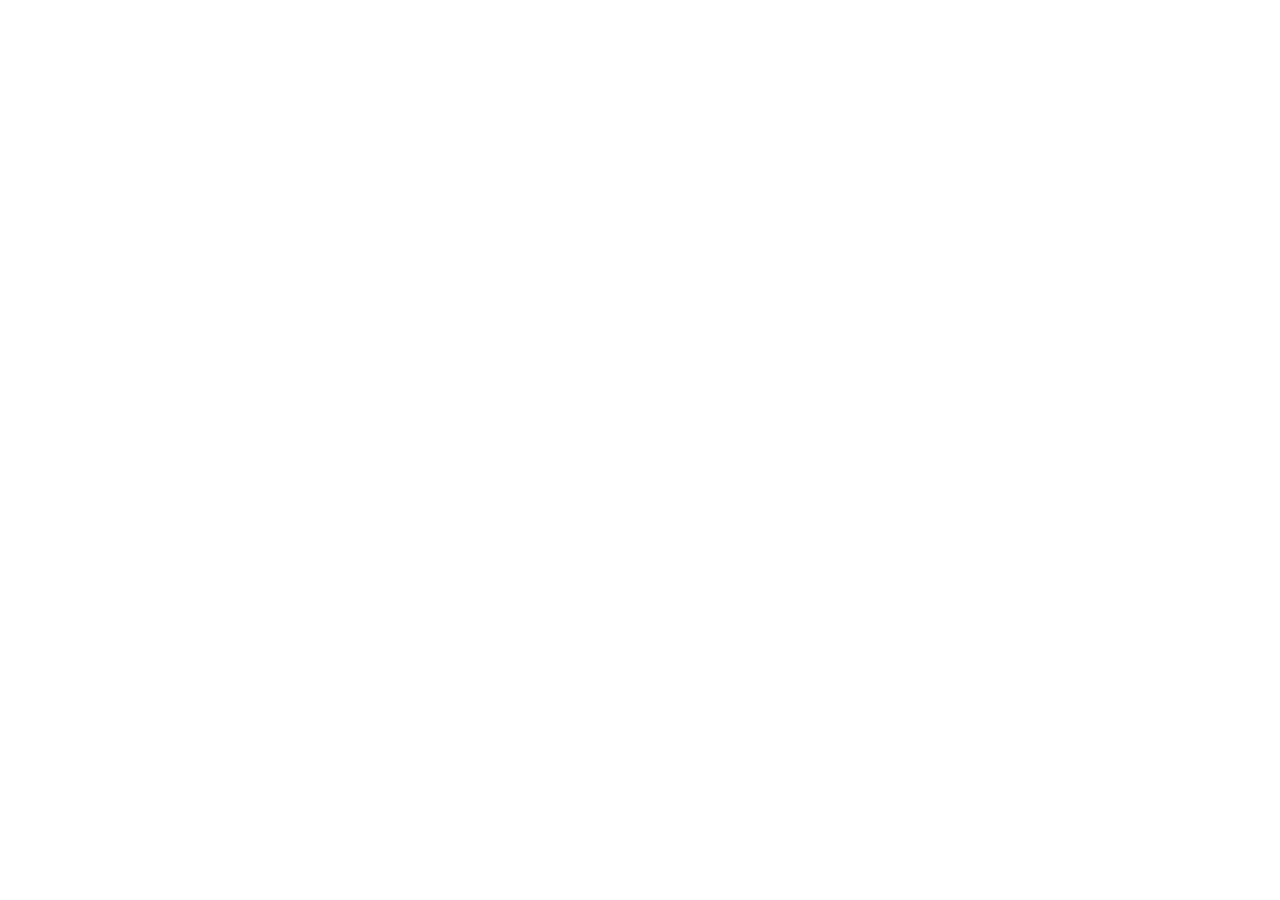
==== index.html @ 4f2cea3a "Add full AgentsGuard app with mobile-responsive improvements" ====
<!DOCTYPE html>
  <html lang="en">
    <head>
      <meta charset="UTF-8" />
      <meta name="viewport" content="width=device-width, initial-scale=1.0" />
      <title>AgentsGuard</title>
      <style>
        html,
        body {
          min-height: 100%;
          margin: 0;
          
        }

        body {
          overflow-y: auto;
        }

        #root {
          min-height: 100%;
        }
      </style>
    </head>

    <body>
      <div id="root"></div>
      <script type="module" src="/src/main.tsx"></script>
    </body>
  </html>
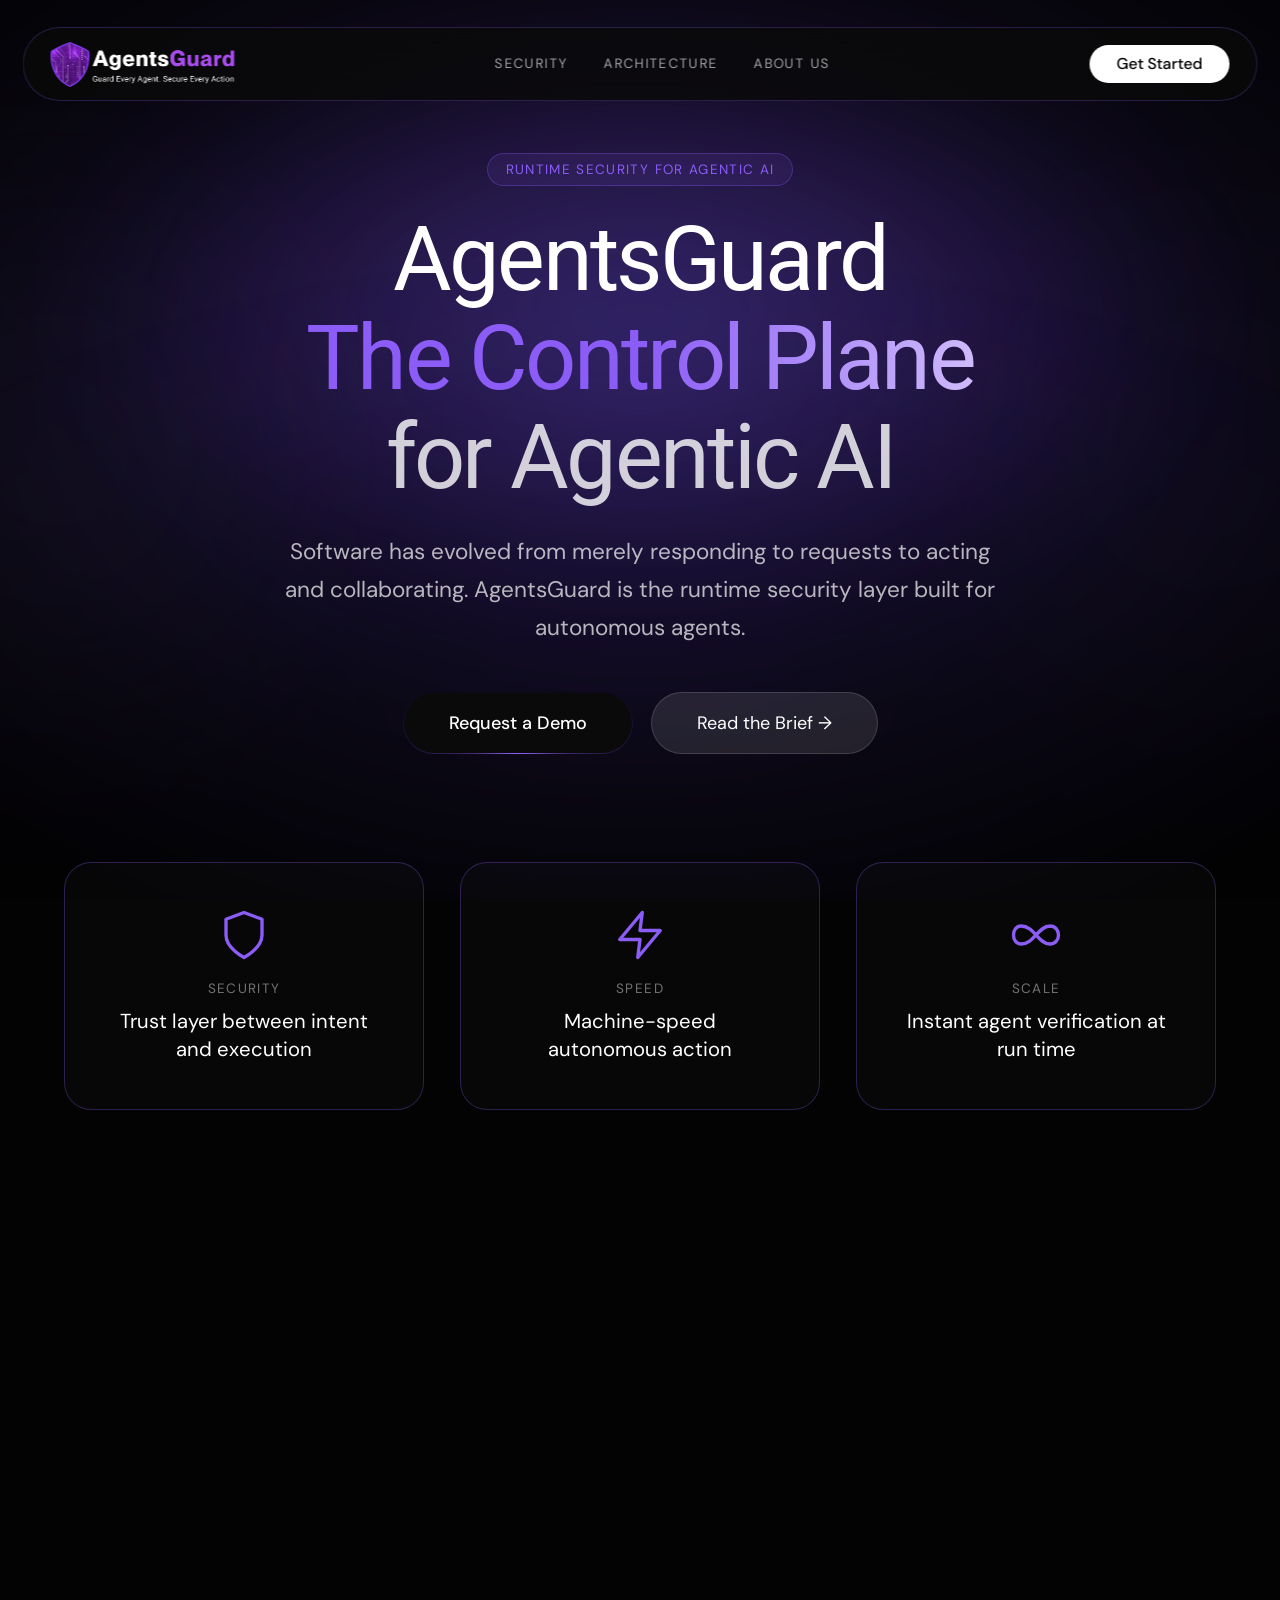
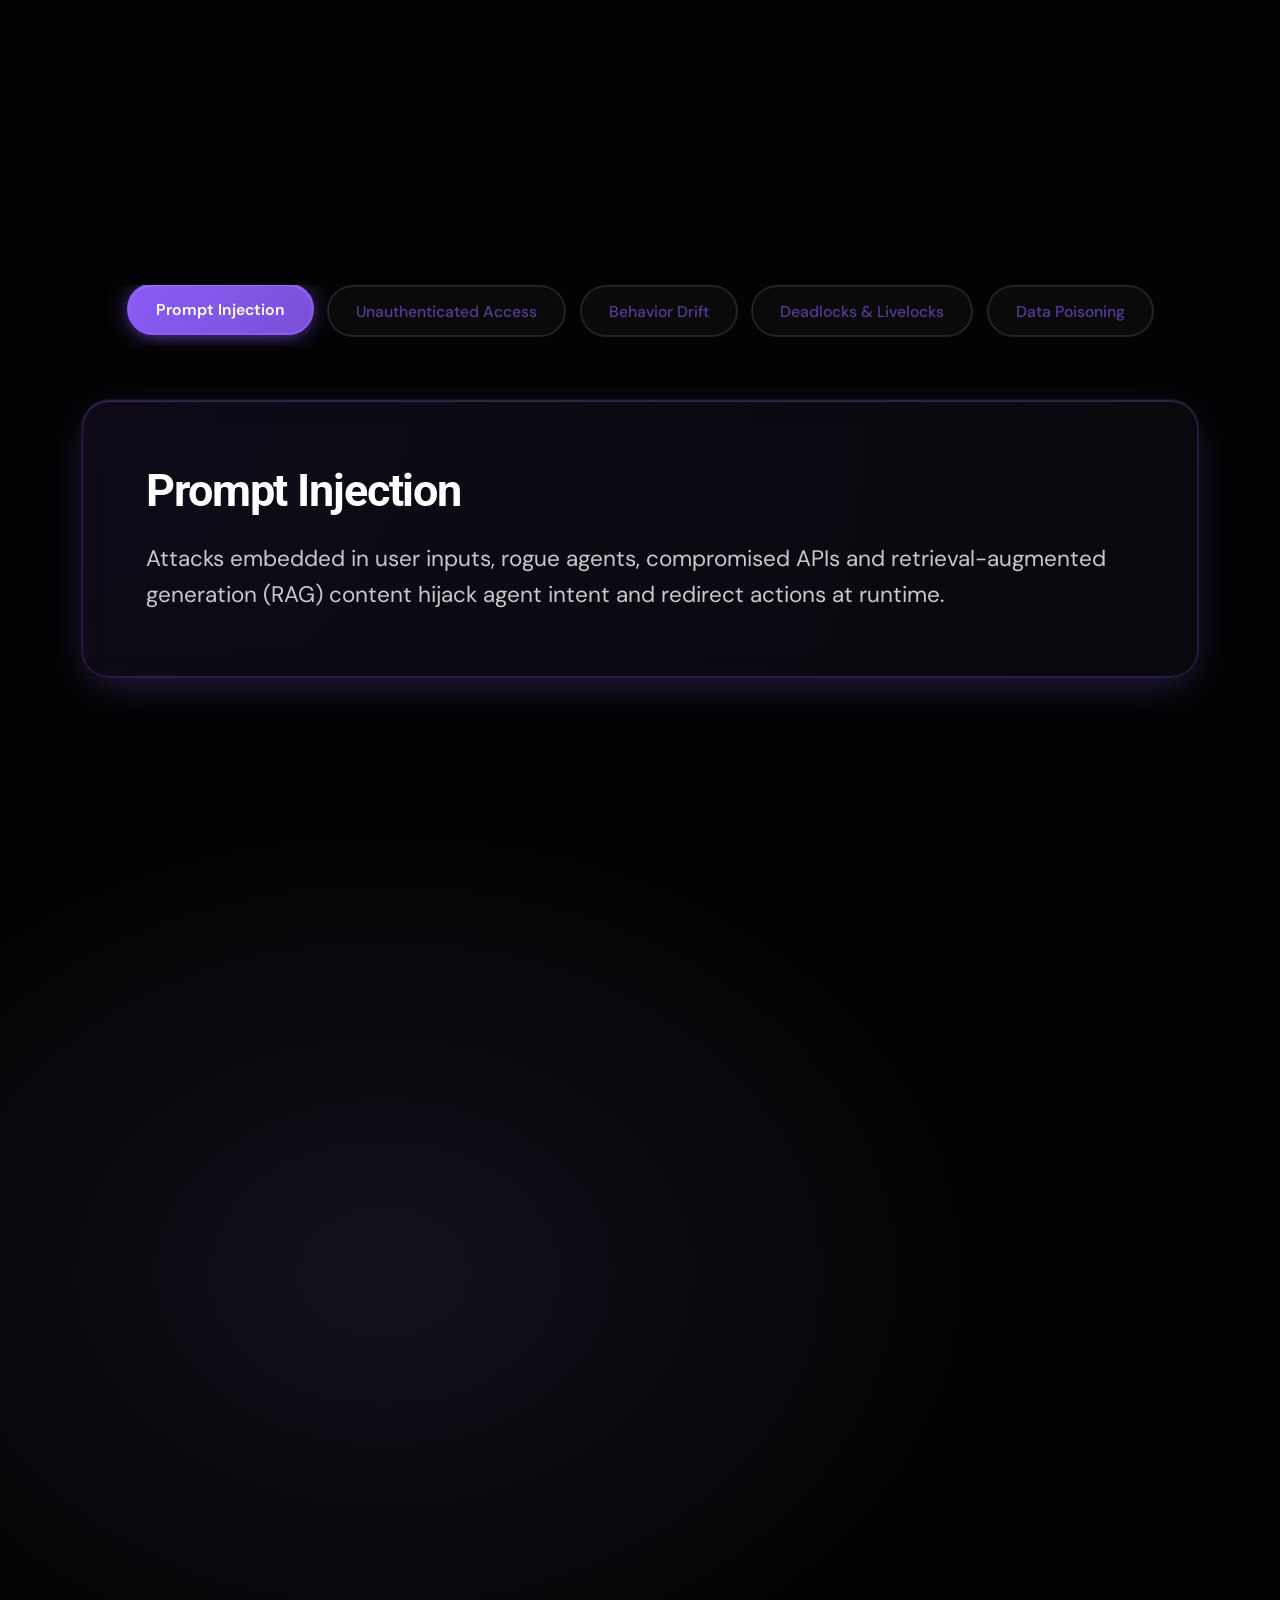
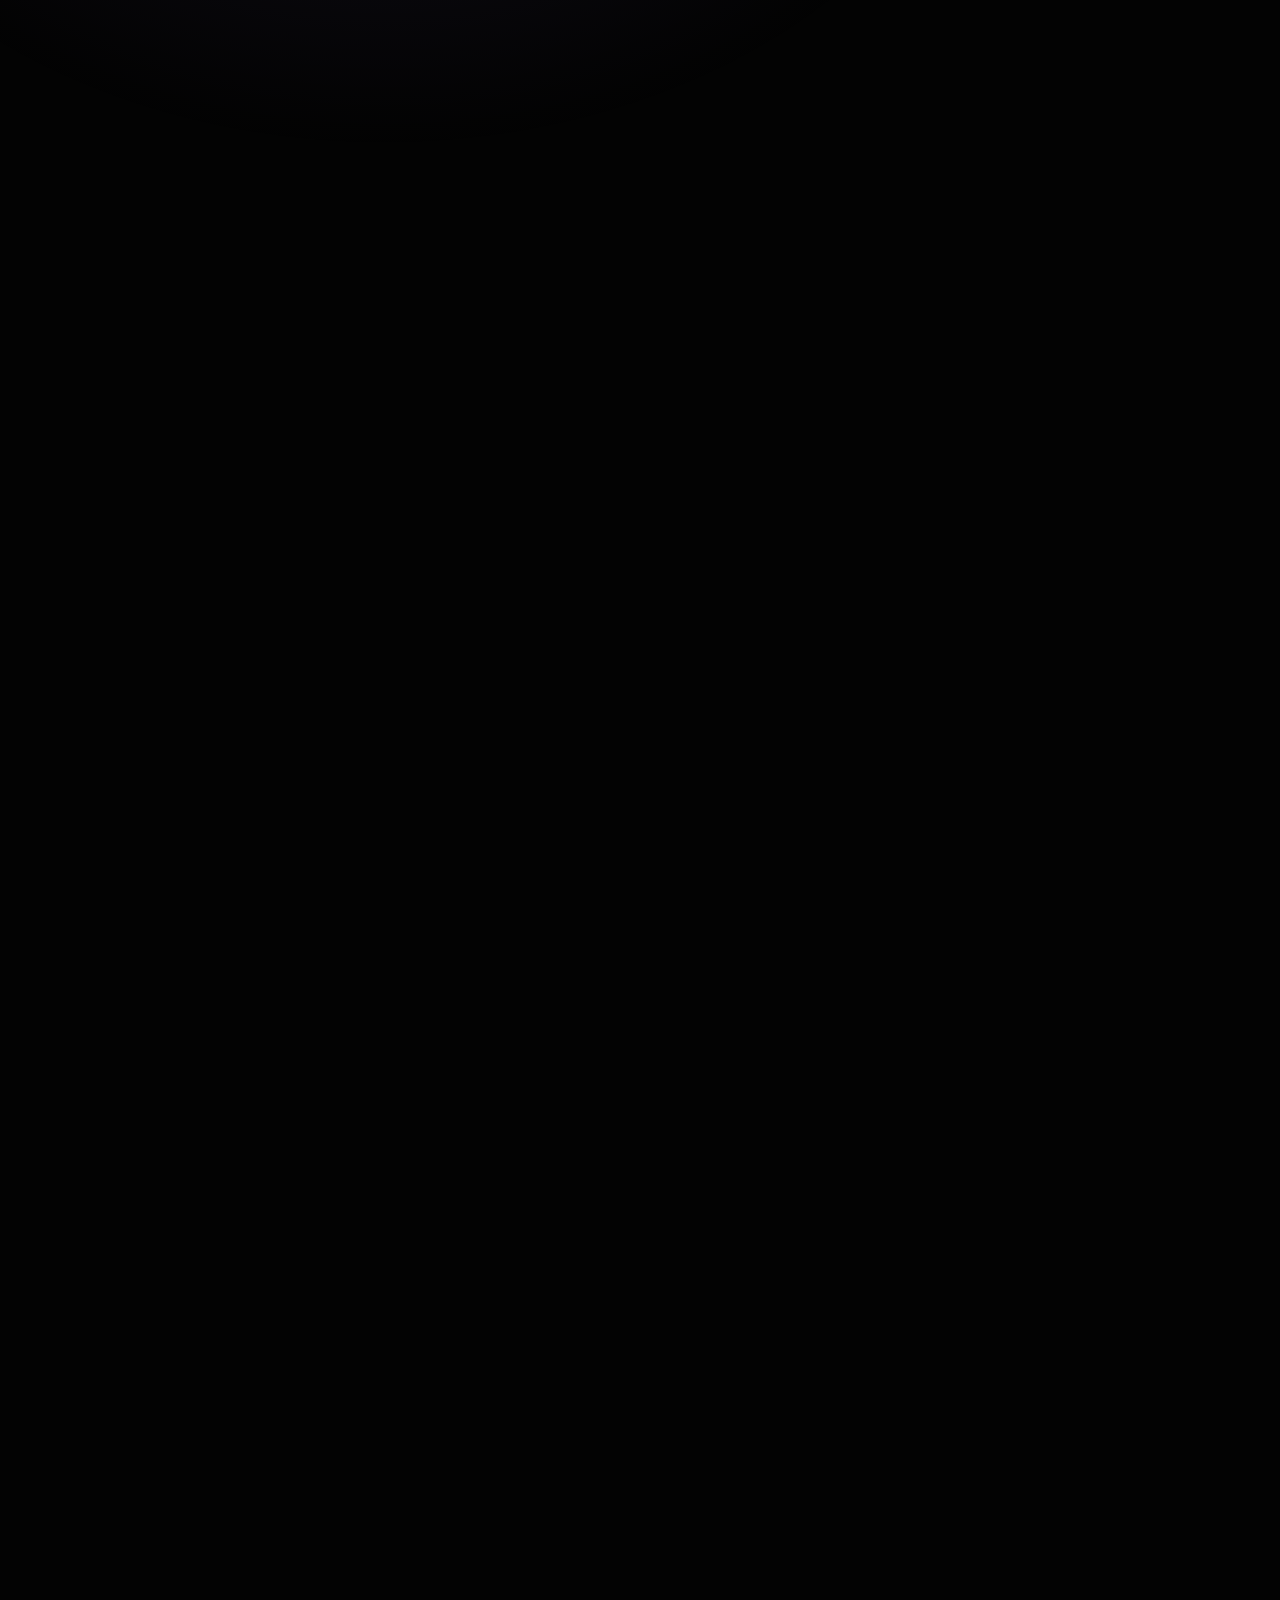
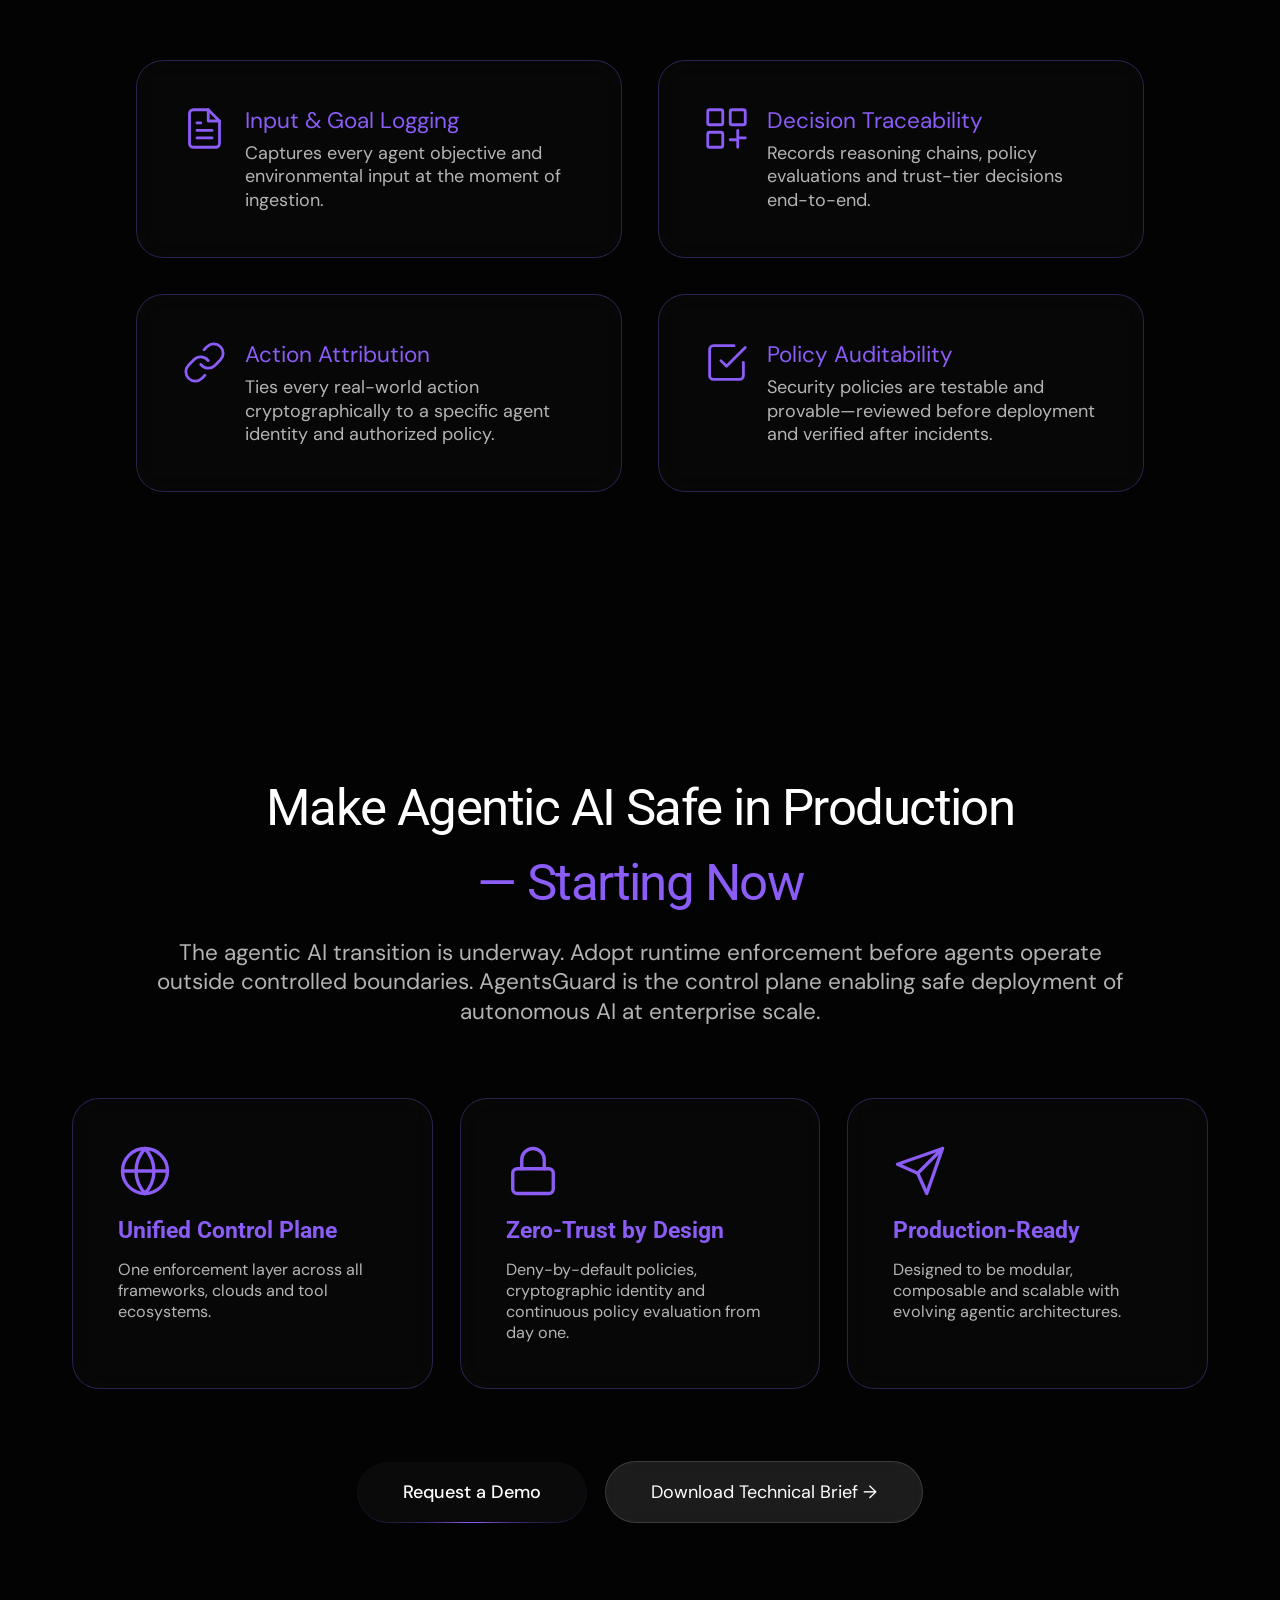
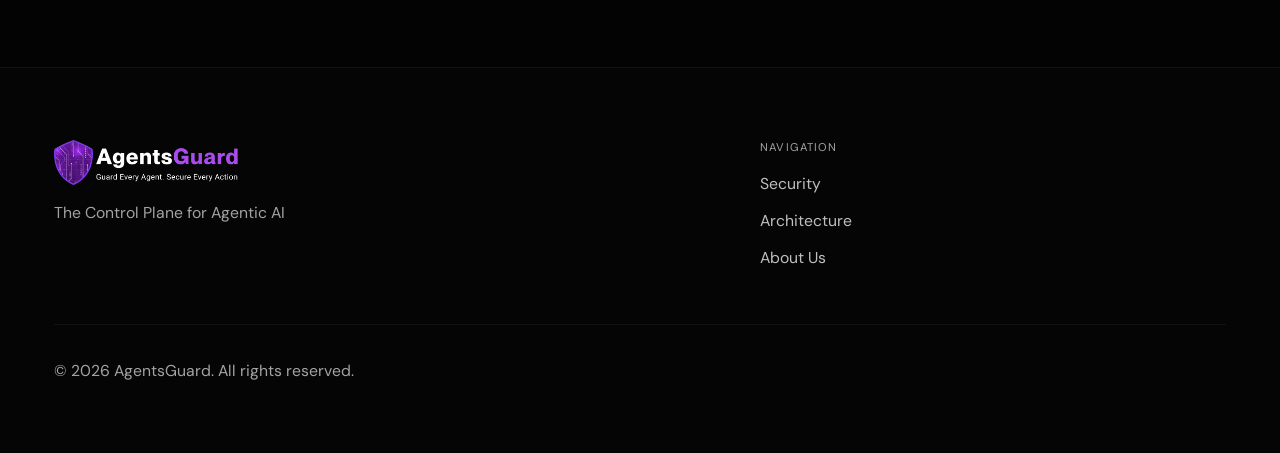
==== commit 749191e9: "Add static HTML site (no React, no build step) Pure HTML/CSS/JS export of AgentsGuard — index.html, " ====
--- a/index.html
+++ b/index.html
@@ -1,31 +1,659 @@
-
-  <!DOCTYPE html>
-  <html lang="en">
-    <head>
-      <meta charset="UTF-8" />
-      <meta name="viewport" content="width=device-width, initial-scale=1.0" />
-      <title>AgentsGuard</title>
-      <style>
-        html,
-        body {
-          min-height: 100%;
-          margin: 0;
-          
-        }
-
-        body {
-          overflow-y: auto;
-        }
-
-        #root {
-          min-height: 100%;
-        }
-      </style>
-    </head>
-
-    <body>
-      <div id="root"></div>
-      <script type="module" src="/src/main.tsx"></script>
-    </body>
-  </html>
-  
+<!DOCTYPE html>
+<html lang="en">
+<head>
+  <meta charset="UTF-8" />
+  <meta name="viewport" content="width=device-width, initial-scale=1.0" />
+  <meta name="description" content="AgentsGuard is the runtime security layer built for autonomous agents. Guard Every Agent. Secure Every Action." />
+  <title>AgentsGuard — The Control Plane for Agentic AI</title>
+  <link rel="stylesheet" href="assets/css/styles.css" />
+</head>
+<body>
+
+  <!-- Background Orbs -->
+  <div class="bg-orbs" aria-hidden="true">
+    <div class="bg-orbs__orb bg-orbs__orb--hero"></div>
+    <div class="bg-orbs__orb bg-orbs__orb--bloom"></div>
+    <div class="bg-orbs__orb bg-orbs__orb--left"></div>
+    <div class="bg-orbs__orb bg-orbs__orb--right"></div>
+    <div class="bg-orbs__orb bg-orbs__orb--lower"></div>
+  </div>
+
+  <!-- ============================================================
+       Header
+  ============================================================ -->
+  <header class="header">
+    <nav class="header__nav" role="navigation" aria-label="Main navigation">
+      <a href="index.html" class="header__logo">
+        <img src="assets/images/logo-agents_guard.png" alt="AgentsGuard" />
+      </a>
+
+      <div class="header__links">
+        <a href="#security"      class="header__link">Security</a>
+        <a href="#architecture"  class="header__link">Architecture</a>
+        <a href="about.html"     class="header__link">About Us</a>
+      </div>
+
+      <div class="header__right">
+        <a href="#cta" class="btn-cta">Get Started</a>
+        <button class="hamburger" aria-label="Toggle menu" aria-expanded="false">
+          <span class="hamburger__bar"></span>
+          <span class="hamburger__bar"></span>
+          <span class="hamburger__bar"></span>
+        </button>
+      </div>
+    </nav>
+
+    <div class="mobile-menu" role="dialog" aria-label="Mobile navigation">
+      <div class="mobile-menu__inner">
+        <a href="#security"     class="mobile-menu__link">Security</a>
+        <a href="#architecture" class="mobile-menu__link">Architecture</a>
+        <a href="about.html"    class="mobile-menu__link">About Us</a>
+      </div>
+    </div>
+  </header>
+
+  <main>
+
+    <!-- ============================================================
+         Hero
+    ============================================================ -->
+    <section class="hero">
+      <div class="hero__inner">
+
+        <div class="anim-fade-in">
+          <div class="eyebrow eyebrow--ghost">Runtime Security for Agentic AI</div>
+        </div>
+
+        <h1 class="hero__title">
+          <span>AgentsGuard</span>
+          <span class="shimmer-text">The Control Plane</span>
+          <span class="muted">for Agentic AI</span>
+        </h1>
+
+        <p class="hero__body">
+          Software has evolved from merely responding to requests to acting and collaborating.
+          AgentsGuard is the runtime security layer built for autonomous agents.
+        </p>
+
+        <div class="hero__actions">
+          <button class="shiny-btn" onclick="document.getElementById('cta').scrollIntoView({behavior:'smooth'})">
+            <div class="shiny-btn__ring shiny-btn__ring--blur"></div>
+            <div class="shiny-btn__ring shiny-btn__ring--solid"></div>
+            <span class="shiny-btn__inner">Request a Demo</span>
+          </button>
+          <button class="btn-ghost">Read the Brief →</button>
+        </div>
+
+        <div class="hero__stat-grid">
+          <!-- Security -->
+          <div class="stat-card">
+            <div class="stat-card__icon">
+              <svg viewBox="0 0 24 24" fill="none" stroke="currentColor" stroke-width="1.5" stroke-linecap="round" stroke-linejoin="round">
+                <path d="M12 22s8-4 8-10V5l-8-3-8 3v7c0 6 8 10 8 10z"/>
+              </svg>
+            </div>
+            <div class="stat-card__label">Security</div>
+            <div class="stat-card__text">Trust layer between intent and execution</div>
+          </div>
+          <!-- Speed -->
+          <div class="stat-card">
+            <div class="stat-card__icon">
+              <svg viewBox="0 0 24 24" fill="none" stroke="currentColor" stroke-width="1.5" stroke-linecap="round" stroke-linejoin="round">
+                <polygon points="13 2 3 14 12 14 11 22 21 10 12 10 13 2"/>
+              </svg>
+            </div>
+            <div class="stat-card__label">Speed</div>
+            <div class="stat-card__text">Machine-speed autonomous action</div>
+          </div>
+          <!-- Scale -->
+          <div class="stat-card">
+            <div class="stat-card__icon">
+              <svg viewBox="0 0 24 24" fill="none" stroke="currentColor" stroke-width="1.5" stroke-linecap="round" stroke-linejoin="round">
+                <path d="M18.178 8c5.096 0 5.096 8 0 8-5.095 0-7.133-8-12.739-8-4.585 0-4.585 8 0 8 5.606 0 7.644-8 12.74-8z"/>
+              </svg>
+            </div>
+            <div class="stat-card__label">Scale</div>
+            <div class="stat-card__text">Instant agent verification at run time</div>
+          </div>
+        </div>
+
+      </div>
+    </section>
+
+    <!-- ============================================================
+         New Reality
+    ============================================================ -->
+    <section class="section" id="features">
+      <div class="container">
+
+        <div class="section-header reveal">
+          <div class="eyebrow">The New Reality</div>
+          <h2>AI Agents Are the New Workforce</h2>
+        </div>
+
+        <div class="grid-2">
+          <div class="reveal card">
+            <h3 style="font-family:var(--font-heading);font-size:clamp(1.25rem,3vw,2rem);color:#8b5cf6;margin-bottom:1.5rem;font-weight:400;">
+              From Static Software to Autonomous Action
+            </h3>
+            <p style="color:var(--color-muted);line-height:1.75;font-size:clamp(0.875rem,1.5vw,1.125rem);">
+              Traditional software waits for instructions, but agentic systems plan, decide and act autonomously
+              across interconnected tools at machine speed. They call APIs, access live data, spawn sub-agents
+              and perform real-world actions without human checkpoints. This is already happening across finance,
+              healthcare, logistics and software development.
+            </p>
+          </div>
+
+          <div class="reveal" style="transition-delay:100ms">
+            <h3 style="font-family:var(--font-heading);font-size:clamp(1.25rem,3vw,2rem);margin-bottom:1.5rem;font-weight:400;">
+              What Makes Agents Different
+            </h3>
+            <div style="display:flex;flex-direction:column;gap:1rem;">
+              <div class="card" style="background:rgba(139,92,246,0.05);border:none;border-radius:0.75rem;padding:1rem 1.25rem;">
+                <h4 style="color:#8b5cf6;margin-bottom:0.5rem;font-size:1.125rem;">They plan dynamically</h4>
+                <p style="color:var(--color-muted);font-size:0.9rem;">Agents call tools, access data and take actions based on context rather than pre-written logic.</p>
+              </div>
+              <div class="card" style="background:rgba(139,92,246,0.05);border:none;border-radius:0.75rem;padding:1rem 1.25rem;">
+                <h4 style="color:#8b5cf6;margin-bottom:0.5rem;font-size:1.125rem;">They scale instantly</h4>
+                <p style="color:var(--color-muted);font-size:0.9rem;">Agents can be created, replicated or terminated at runtime; there is no persistent identity.</p>
+              </div>
+              <div class="card" style="background:rgba(139,92,246,0.05);border:none;border-radius:0.75rem;padding:1rem 1.25rem;">
+                <h4 style="color:#8b5cf6;margin-bottom:0.5rem;font-size:1.125rem;">They reason at runtime</h4>
+                <p style="color:var(--color-muted);font-size:0.9rem;">Agent behaviour shifts with memory, context and interactions, creating continuously evolving attack surfaces.</p>
+              </div>
+            </div>
+          </div>
+        </div>
+
+      </div>
+    </section>
+
+    <!-- ============================================================
+         Security Gap
+    ============================================================ -->
+    <section class="section" id="security">
+      <div class="container">
+
+        <div class="section-header reveal">
+          <div class="eyebrow">The Security Gap</div>
+          <h2>Security Was Built for Traditional Software.
+            <span class="text-purple" style="display:block;margin-top:0.75rem;">Agents Break Every Assumption.</span>
+          </h2>
+          <p>Perimeter defenses, static policies and identity frameworks cannot keep pace with autonomous agents. The threat model has fundamentally changed.</p>
+        </div>
+
+        <div class="grid-4">
+          <!-- Card 1 -->
+          <div class="reveal card card--purple-border" style="display:flex;flex-direction:column;transition-delay:0ms">
+            <svg style="width:2.5rem;height:2.5rem;color:#8b5cf6;margin-bottom:1rem;flex-shrink:0;" viewBox="0 0 24 24" fill="none" stroke="currentColor" stroke-width="1.5" stroke-linecap="round" stroke-linejoin="round">
+              <rect x="3" y="11" width="18" height="11" rx="2" ry="2"/><path d="M7 11V7a5 5 0 0 1 9.9-1"/>
+            </svg>
+            <h3 style="color:#8b5cf6;margin-bottom:0.75rem;font-size:1.125rem;">No Persistent Identity</h3>
+            <p style="color:var(--color-muted);font-size:0.875rem;flex-grow:1;">Agents lack stable identity attributes or physical factors for authentication because they are spawned and destroyed dynamically.</p>
+          </div>
+          <!-- Card 2 -->
+          <div class="reveal card card--purple-border" style="display:flex;flex-direction:column;transition-delay:100ms">
+            <svg style="width:2.5rem;height:2.5rem;color:#8b5cf6;margin-bottom:1rem;flex-shrink:0;" viewBox="0 0 24 24" fill="none" stroke="currentColor" stroke-width="1.5" stroke-linecap="round" stroke-linejoin="round">
+              <path d="M1 12s4-8 11-8 11 8 11 8-4 8-11 8-11-8-11-8z"/><circle cx="12" cy="12" r="3"/>
+            </svg>
+            <h3 style="color:#8b5cf6;margin-bottom:0.75rem;font-size:1.125rem;">Invisible Decision Chains</h3>
+            <p style="color:var(--color-muted);font-size:0.875rem;flex-grow:1;">Multi-agent reasoning and planning occur entirely outside the visibility of traditional monitoring tools.</p>
+          </div>
+          <!-- Card 3 -->
+          <div class="reveal card card--purple-border" style="display:flex;flex-direction:column;transition-delay:200ms">
+            <svg style="width:2.5rem;height:2.5rem;color:#8b5cf6;margin-bottom:1rem;flex-shrink:0;" viewBox="0 0 24 24" fill="none" stroke="currentColor" stroke-width="1.5" stroke-linecap="round" stroke-linejoin="round">
+              <path d="M14.7 6.3a1 1 0 0 0 0 1.4l1.6 1.6a1 1 0 0 0 1.4 0l3.77-3.77a6 6 0 0 1-7.94 7.94l-6.91 6.91a2.12 2.12 0 0 1-3-3l6.91-6.91a6 6 0 0 1 7.94-7.94l-3.76 3.76z"/>
+            </svg>
+            <h3 style="color:#8b5cf6;margin-bottom:0.75rem;font-size:1.125rem;">Uncontrolled Tool Access</h3>
+            <p style="color:var(--color-muted);font-size:0.875rem;flex-grow:1;">Agents can call APIs, read databases and trigger external services far beyond what static permission models expected.</p>
+          </div>
+          <!-- Card 4 -->
+          <div class="reveal card card--purple-border" style="display:flex;flex-direction:column;transition-delay:300ms">
+            <svg style="width:2.5rem;height:2.5rem;color:#8b5cf6;margin-bottom:1rem;flex-shrink:0;" viewBox="0 0 24 24" fill="none" stroke="currentColor" stroke-width="1.5" stroke-linecap="round" stroke-linejoin="round">
+              <path d="M10.29 3.86L1.82 18a2 2 0 0 0 1.71 3h16.94a2 2 0 0 0 1.71-3L13.71 3.86a2 2 0 0 0-3.42 0z"/><line x1="12" y1="9" x2="12" y2="13"/><line x1="12" y1="17" x2="12.01" y2="17"/>
+            </svg>
+            <h3 style="color:#8b5cf6;margin-bottom:0.75rem;font-size:1.125rem;">Continuous Attack Surface</h3>
+            <p style="color:var(--color-muted);font-size:0.875rem;flex-grow:1;">Every new agent interaction, memory update and tool call creates fresh vectors for exploitation.</p>
+          </div>
+        </div>
+
+      </div>
+    </section>
+
+    <!-- ============================================================
+         Threat Landscape
+    ============================================================ -->
+    <section class="section" id="threat">
+      <div class="container">
+
+        <div class="section-header reveal">
+          <div class="eyebrow">Threat Landscape</div>
+          <h2>Critical Failure Modes in Production Agentic Systems</h2>
+          <p>Active, observed patterns in deployed agentic systems</p>
+        </div>
+
+        <div class="threat-tabs" role="tablist">
+          <button class="threat-tab is-active" role="tab" aria-selected="true">Prompt Injection</button>
+          <button class="threat-tab" role="tab">Unauthenticated Access</button>
+          <button class="threat-tab" role="tab">Behavior Drift</button>
+          <button class="threat-tab" role="tab">Deadlocks &amp; Livelocks</button>
+          <button class="threat-tab" role="tab">Data Poisoning</button>
+        </div>
+
+        <div style="max-width:62rem;margin-inline:auto;">
+          <div class="threat-panel is-active">
+            <div class="threat-card">
+              <h3>Prompt Injection</h3>
+              <p>Attacks embedded in user inputs, rogue agents, compromised APIs and retrieval-augmented generation (RAG) content hijack agent intent and redirect actions at runtime.</p>
+            </div>
+          </div>
+          <div class="threat-panel">
+            <div class="threat-card">
+              <h3>Unauthenticated Access</h3>
+              <p>Agents that access systems without verified identity enable silent data exfiltration and create compliance violations.</p>
+            </div>
+          </div>
+          <div class="threat-panel">
+            <div class="threat-card">
+              <h3>Behavior Drift</h3>
+              <p>Agents learn unsafe shortcuts over time, degrading the quality and safety of responses and real-world actions invisibly.</p>
+            </div>
+          </div>
+          <div class="threat-panel">
+            <div class="threat-card">
+              <h3>Deadlocks &amp; Livelocks</h3>
+              <p>Multi-agent restriction conflicts create circular exclusions and unrecoverable states that can become destructive at scale.</p>
+            </div>
+          </div>
+          <div class="threat-panel">
+            <div class="threat-card">
+              <h3>Data Poisoning</h3>
+              <p>Corrupted inputs propagate through tool chains and memory stores, silently corrupting agent reasoning across downstream systems.</p>
+            </div>
+          </div>
+        </div>
+
+      </div>
+    </section>
+
+    <!-- ============================================================
+         Architecture
+    ============================================================ -->
+    <section class="section" id="architecture">
+      <div style="position:absolute;inset:0;pointer-events:none;background:radial-gradient(ellipse at 30% 40%, rgba(167,139,250,0.1) 0%, transparent 50%)"></div>
+      <div class="container" style="position:relative;z-index:10;">
+
+        <div class="section-header reveal">
+          <div class="eyebrow">How It Works</div>
+          <h2>Core Architectural Principles</h2>
+          <p>Foundational principles for runtime enforcement in agentic AI. Each principle addresses a specific failure mode.</p>
+        </div>
+
+        <div class="grid-3">
+          <!-- Enforcement-First -->
+          <div class="reveal card" style="display:flex;flex-direction:column;transition-delay:0ms">
+            <svg style="width:3rem;height:3rem;color:#8b5cf6;margin-bottom:1rem;" viewBox="0 0 24 24" fill="none" stroke="currentColor" stroke-width="1.5" stroke-linecap="round" stroke-linejoin="round">
+              <path d="M12 22s8-4 8-10V5l-8-3-8 3v7c0 6 8 10 8 10z"/>
+            </svg>
+            <h3 style="color:#8b5cf6;font-family:var(--font-heading);margin-bottom:0.75rem;font-size:1.25rem;">Enforcement-First</h3>
+            <p style="color:var(--color-muted);font-size:0.9rem;flex-grow:1;">Every agent action passes through mandatory control points; there are no exceptions.</p>
+          </div>
+          <!-- Runtime -->
+          <div class="reveal card" style="display:flex;flex-direction:column;transition-delay:100ms">
+            <svg style="width:3rem;height:3rem;color:#8b5cf6;margin-bottom:1rem;" viewBox="0 0 24 24" fill="none" stroke="currentColor" stroke-width="1.5" stroke-linecap="round" stroke-linejoin="round">
+              <polygon points="13 2 3 14 12 14 11 22 21 10 12 10 13 2"/>
+            </svg>
+            <h3 style="color:#8b5cf6;font-family:var(--font-heading);margin-bottom:0.75rem;font-size:1.25rem;">Runtime, Not Static</h3>
+            <p style="color:var(--color-muted);font-size:0.9rem;flex-grow:1;">Decisions are made continuously throughout execution, not only at deploy time.</p>
+          </div>
+          <!-- Agent-Agnostic -->
+          <div class="reveal card" style="display:flex;flex-direction:column;transition-delay:200ms">
+            <svg style="width:3rem;height:3rem;color:#8b5cf6;margin-bottom:1rem;" viewBox="0 0 24 24" fill="none" stroke="currentColor" stroke-width="1.5" stroke-linecap="round" stroke-linejoin="round">
+              <polyline points="23 4 23 10 17 10"/><path d="M20.49 15a9 9 0 1 1-2.12-9.36L23 10"/>
+            </svg>
+            <h3 style="color:#8b5cf6;font-family:var(--font-heading);margin-bottom:0.75rem;font-size:1.25rem;">Agent-Agnostic</h3>
+            <p style="color:var(--color-muted);font-size:0.9rem;flex-grow:1;">Works across frameworks, models, clouds and tools without requiring code changes.</p>
+          </div>
+          <!-- Deny-by-Default -->
+          <div class="reveal card" style="display:flex;flex-direction:column;transition-delay:300ms">
+            <svg style="width:3rem;height:3rem;color:#8b5cf6;margin-bottom:1rem;" viewBox="0 0 24 24" fill="none" stroke="currentColor" stroke-width="1.5" stroke-linecap="round" stroke-linejoin="round">
+              <rect x="3" y="11" width="18" height="11" rx="2" ry="2"/><path d="M7 11V7a5 5 0 0 1 10 0v4"/>
+            </svg>
+            <h3 style="color:#8b5cf6;font-family:var(--font-heading);margin-bottom:0.75rem;font-size:1.25rem;">Deny-by-Default</h3>
+            <p style="color:var(--color-muted);font-size:0.9rem;flex-grow:1;">Explicit permissions and hard ceilings are required for all actions; failure is contained.</p>
+          </div>
+          <!-- Modular -->
+          <div class="reveal card" style="display:flex;flex-direction:column;transition-delay:400ms">
+            <svg style="width:3rem;height:3rem;color:#8b5cf6;margin-bottom:1rem;" viewBox="0 0 24 24" fill="none" stroke="currentColor" stroke-width="1.5" stroke-linecap="round" stroke-linejoin="round">
+              <path d="M20.24 12.24a6 6 0 0 0-8.49-8.49L5 10.5V19h8.5z"/><line x1="16" y1="8" x2="2" y2="22"/><line x1="17.5" y1="15" x2="9" y2="15"/>
+            </svg>
+            <h3 style="color:#8b5cf6;font-family:var(--font-heading);margin-bottom:0.75rem;font-size:1.25rem;">Modular &amp; Composable</h3>
+            <p style="color:var(--color-muted);font-size:0.9rem;flex-grow:1;">New policies, tools and security agents can be added incrementally as needs evolve.</p>
+          </div>
+          <!-- Adversarial-Aware -->
+          <div class="reveal card" style="display:flex;flex-direction:column;transition-delay:500ms">
+            <svg style="width:3rem;height:3rem;color:#8b5cf6;margin-bottom:1rem;" viewBox="0 0 24 24" fill="none" stroke="currentColor" stroke-width="1.5" stroke-linecap="round" stroke-linejoin="round">
+              <polyline points="14.5 17.5 3 6 3 3 6 3 17.5 14.5"/><line x1="13" y1="19" x2="19" y2="13"/><line x1="16" y1="16" x2="20" y2="20"/><line x1="19" y1="21" x2="21" y2="19"/>
+            </svg>
+            <h3 style="color:#8b5cf6;font-family:var(--font-heading);margin-bottom:0.75rem;font-size:1.25rem;">Adversarial-Aware</h3>
+            <p style="color:var(--color-muted);font-size:0.9rem;flex-grow:1;">Inputs, agents and tools are treated as potentially hostile by default.</p>
+          </div>
+        </div>
+
+      </div>
+    </section>
+
+    <!-- ============================================================
+         Trust Calibration / Tiered Decision
+    ============================================================ -->
+    <section class="section" id="risk">
+      <div class="container">
+
+        <div class="section-header reveal">
+          <div class="eyebrow">Risk in Motion</div>
+          <h2>Tiered Decision Authority</h2>
+          <p>The Right Response at Every Risk Level</p>
+        </div>
+
+        <div style="max-width:56rem;margin-inline:auto;display:flex;flex-direction:column;gap:1.5rem;">
+          <div class="reveal card card--purple-glow-left" style="transition-delay:100ms">
+            <div style="display:flex;align-items:flex-start;gap:1.5rem;">
+              <div class="tier-icon">
+                <svg viewBox="0 0 24 24" fill="none" stroke="currentColor" stroke-width="1.5" stroke-linecap="round" stroke-linejoin="round">
+                  <circle cx="12" cy="12" r="10"/><line x1="4.93" y1="4.93" x2="19.07" y2="19.07"/>
+                </svg>
+              </div>
+              <div>
+                <h3 style="color:#8b5cf6;font-family:var(--font-heading);font-size:clamp(1.25rem,3vw,1.75rem);margin-bottom:0.75rem;">Hard Stop</h3>
+                <p style="color:var(--color-muted);font-size:clamp(0.875rem,1.5vw,1.125rem);">Immediate termination—agent action is blocked, quarantined and logged for forensic review.</p>
+              </div>
+            </div>
+          </div>
+
+          <div class="reveal card card--purple-glow-left" style="transition-delay:200ms">
+            <div style="display:flex;align-items:flex-start;gap:1.5rem;">
+              <div class="tier-icon">
+                <svg viewBox="0 0 24 24" fill="none" stroke="currentColor" stroke-width="1.5" stroke-linecap="round" stroke-linejoin="round">
+                  <circle cx="11" cy="11" r="8"/><line x1="21" y1="21" x2="16.65" y2="16.65"/>
+                </svg>
+              </div>
+              <div>
+                <h3 style="color:#8b5cf6;font-family:var(--font-heading);font-size:clamp(1.25rem,3vw,1.75rem);margin-bottom:0.75rem;">Reasoner &amp; Policy Engine Confirmation</h3>
+                <p style="color:var(--color-muted);font-size:clamp(0.875rem,1.5vw,1.125rem);">High-stakes actions are escalated for explicit review by a security reasoning and policy engine before proceeding.</p>
+              </div>
+            </div>
+          </div>
+
+          <div class="reveal card card--purple-glow-left" style="transition-delay:300ms">
+            <div style="display:flex;align-items:flex-start;gap:1.5rem;">
+              <div class="tier-icon">
+                <svg viewBox="0 0 24 24" fill="none" stroke="currentColor" stroke-width="1.5" stroke-linecap="round" stroke-linejoin="round">
+                  <polyline points="9 11 12 14 22 4"/><path d="M21 12v7a2 2 0 0 1-2 2H5a2 2 0 0 1-2-2V5a2 2 0 0 1 2-2h11"/>
+                </svg>
+              </div>
+              <div>
+                <h3 style="color:#8b5cf6;font-family:var(--font-heading);font-size:clamp(1.25rem,3vw,1.75rem);margin-bottom:0.75rem;">Auto-Approve with Audit</h3>
+                <p style="color:var(--color-muted);font-size:clamp(0.875rem,1.5vw,1.125rem);">Routine, low-risk actions proceed automatically with full audit-trail logging.</p>
+              </div>
+            </div>
+          </div>
+        </div>
+
+      </div>
+    </section>
+
+    <!-- ============================================================
+         Capabilities
+    ============================================================ -->
+    <section class="section" id="control-layer">
+      <div class="container">
+
+        <div class="section-header reveal">
+          <div class="eyebrow">A Control Layer for Agents</div>
+          <h2>What AgentsGuard Enables</h2>
+          <p>Runtime controls purpose-engineered for agentic AI</p>
+        </div>
+
+        <div style="max-width:56rem;margin-inline:auto;">
+
+          <div class="accordion-item is-open reveal">
+            <div class="accordion-header">
+              <div class="accordion-icon-wrap">
+                <svg viewBox="0 0 24 24" fill="none" stroke="currentColor" stroke-width="1.5" stroke-linecap="round" stroke-linejoin="round">
+                  <rect x="3" y="11" width="18" height="11" rx="2"/><path d="M7 11V7a5 5 0 0 1 10 0v4"/><circle cx="12" cy="16" r="1"/>
+                </svg>
+              </div>
+              <span class="accordion-title">Cryptographic Agent Identity</span>
+              <svg class="accordion-chevron" width="20" height="20" viewBox="0 0 24 24" fill="none" stroke="currentColor" stroke-width="2.5" stroke-linecap="round"><polyline points="6 9 12 15 18 9"/></svg>
+            </div>
+            <div class="accordion-body">
+              <div class="accordion-content">
+                <p>Every agent receives a verifiable cryptographic identity at instantiation, which is validated at every tool call, API interaction and inter-agent communication; no agent acts anonymously.</p>
+              </div>
+            </div>
+          </div>
+
+          <div class="accordion-item reveal" style="transition-delay:50ms">
+            <div class="accordion-header">
+              <div class="accordion-icon-wrap">
+                <svg viewBox="0 0 24 24" fill="none" stroke="currentColor" stroke-width="1.5" stroke-linecap="round" stroke-linejoin="round">
+                  <rect x="2" y="2" width="20" height="8" rx="2" ry="2"/><rect x="2" y="14" width="20" height="8" rx="2" ry="2"/><line x1="6" y1="6" x2="6.01" y2="6"/><line x1="6" y1="18" x2="6.01" y2="18"/>
+                </svg>
+              </div>
+              <span class="accordion-title">Deny-by-Default Tool Access</span>
+              <svg class="accordion-chevron" width="20" height="20" viewBox="0 0 24 24" fill="none" stroke="currentColor" stroke-width="2.5" stroke-linecap="round"><polyline points="6 9 12 15 18 9"/></svg>
+            </div>
+            <div class="accordion-body">
+              <div class="accordion-content">
+                <p>Tool, API and data access is blocked unless explicitly authorized; permissions are scoped, time-bounded and revocable in real time, eliminating over-privileged agent access.</p>
+              </div>
+            </div>
+          </div>
+
+          <div class="accordion-item reveal" style="transition-delay:100ms">
+            <div class="accordion-header">
+              <div class="accordion-icon-wrap">
+                <svg viewBox="0 0 24 24" fill="none" stroke="currentColor" stroke-width="1.5" stroke-linecap="round" stroke-linejoin="round">
+                  <circle cx="12" cy="12" r="3"/><path d="M19.07 4.93A10 10 0 0 0 4.93 19.07M4.93 4.93A10 10 0 0 1 19.07 19.07"/>
+                </svg>
+              </div>
+              <span class="accordion-title">Runtime Dynamic Policy Engine</span>
+              <svg class="accordion-chevron" width="20" height="20" viewBox="0 0 24 24" fill="none" stroke="currentColor" stroke-width="2.5" stroke-linecap="round"><polyline points="6 9 12 15 18 9"/></svg>
+            </div>
+            <div class="accordion-body">
+              <div class="accordion-content">
+                <p>Policies are evaluated continuously rather than at startup; security reasoning adapts to behavioural signals, environmental context and emerging threats.</p>
+              </div>
+            </div>
+          </div>
+
+          <div class="accordion-item reveal" style="transition-delay:150ms">
+            <div class="accordion-header">
+              <div class="accordion-icon-wrap">
+                <svg viewBox="0 0 24 24" fill="none" stroke="currentColor" stroke-width="1.5" stroke-linecap="round" stroke-linejoin="round">
+                  <line x1="18" y1="20" x2="18" y2="10"/><line x1="12" y1="20" x2="12" y2="4"/><line x1="6" y1="20" x2="6" y2="14"/>
+                </svg>
+              </div>
+              <span class="accordion-title">Autonomy Budgets</span>
+              <svg class="accordion-chevron" width="20" height="20" viewBox="0 0 24 24" fill="none" stroke="currentColor" stroke-width="2.5" stroke-linecap="round"><polyline points="6 9 12 15 18 9"/></svg>
+            </div>
+            <div class="accordion-body">
+              <div class="accordion-content">
+                <p>Hard ceilings on agent autonomy define the maximum scope of independent action before requiring human confirmation or automatic escalation.</p>
+              </div>
+            </div>
+          </div>
+
+          <div class="accordion-item reveal" style="transition-delay:200ms">
+            <div class="accordion-header">
+              <div class="accordion-icon-wrap">
+                <svg viewBox="0 0 24 24" fill="none" stroke="currentColor" stroke-width="1.5" stroke-linecap="round" stroke-linejoin="round">
+                  <circle cx="12" cy="12" r="10"/><line x1="12" y1="8" x2="12" y2="12"/><line x1="12" y1="16" x2="12.01" y2="16"/>
+                </svg>
+              </div>
+              <span class="accordion-title">Kill Switches &amp; Quarantine</span>
+              <svg class="accordion-chevron" width="20" height="20" viewBox="0 0 24 24" fill="none" stroke="currentColor" stroke-width="2.5" stroke-linecap="round"><polyline points="6 9 12 15 18 9"/></svg>
+            </div>
+            <div class="accordion-body">
+              <div class="accordion-content">
+                <p>Instant agent termination, capability revocation and isolation are available at any decision point; misbehaving agents cannot propagate damage before being stopped.</p>
+              </div>
+            </div>
+          </div>
+
+        </div>
+      </div>
+    </section>
+
+    <!-- ============================================================
+         Full Audit Trail
+    ============================================================ -->
+    <section class="section" id="full-audit-trail">
+      <div class="container">
+
+        <div class="section-header reveal">
+          <div class="eyebrow">Transparency at All Levels</div>
+          <h2>Full Audit Trail</h2>
+          <p style="color:#8b5cf6;font-size:1.25rem;margin-top:0.5rem;">Governed, Verifiable, Forensic-Ready</p>
+          <p>The foundation of trust for the Agentic Internet. Every input, goal, decision and output is logged, timestamped and cryptographically attributable, making decision chains visible and auditable.</p>
+        </div>
+
+        <div style="max-width:56rem;margin-inline:auto;" class="grid-2">
+          <div class="reveal card card--purple-border" style="transition-delay:0ms">
+            <div class="obs-card">
+              <div class="obs-card__icon">
+                <svg viewBox="0 0 24 24" fill="none" stroke="currentColor" stroke-width="1.5" stroke-linecap="round" stroke-linejoin="round">
+                  <path d="M14 2H6a2 2 0 0 0-2 2v16a2 2 0 0 0 2 2h12a2 2 0 0 0 2-2V8z"/><polyline points="14 2 14 8 20 8"/><line x1="16" y1="13" x2="8" y2="13"/><line x1="16" y1="17" x2="8" y2="17"/><polyline points="10 9 9 9 8 9"/>
+                </svg>
+              </div>
+              <div>
+                <div class="obs-card__title">Input &amp; Goal Logging</div>
+                <div class="obs-card__body">Captures every agent objective and environmental input at the moment of ingestion.</div>
+              </div>
+            </div>
+          </div>
+          <div class="reveal card card--purple-border" style="transition-delay:100ms">
+            <div class="obs-card">
+              <div class="obs-card__icon">
+                <svg viewBox="0 0 24 24" fill="none" stroke="currentColor" stroke-width="1.5" stroke-linecap="round" stroke-linejoin="round">
+                  <rect x="2" y="2" width="8" height="8" rx="1"/><rect x="14" y="2" width="8" height="8" rx="1"/><rect x="2" y="14" width="8" height="8" rx="1"/><path d="M22 17h-4v-4"/><path d="M18 22v-4h-4"/>
+                </svg>
+              </div>
+              <div>
+                <div class="obs-card__title">Decision Traceability</div>
+                <div class="obs-card__body">Records reasoning chains, policy evaluations and trust-tier decisions end-to-end.</div>
+              </div>
+            </div>
+          </div>
+          <div class="reveal card card--purple-border" style="transition-delay:200ms">
+            <div class="obs-card">
+              <div class="obs-card__icon">
+                <svg viewBox="0 0 24 24" fill="none" stroke="currentColor" stroke-width="1.5" stroke-linecap="round" stroke-linejoin="round">
+                  <path d="M10 13a5 5 0 0 0 7.54.54l3-3a5 5 0 0 0-7.07-7.07l-1.72 1.71"/><path d="M14 11a5 5 0 0 0-7.54-.54l-3 3a5 5 0 0 0 7.07 7.07l1.71-1.71"/>
+                </svg>
+              </div>
+              <div>
+                <div class="obs-card__title">Action Attribution</div>
+                <div class="obs-card__body">Ties every real-world action cryptographically to a specific agent identity and authorized policy.</div>
+              </div>
+            </div>
+          </div>
+          <div class="reveal card card--purple-border" style="transition-delay:300ms">
+            <div class="obs-card">
+              <div class="obs-card__icon">
+                <svg viewBox="0 0 24 24" fill="none" stroke="currentColor" stroke-width="1.5" stroke-linecap="round" stroke-linejoin="round">
+                  <polyline points="9 11 12 14 22 4"/><path d="M21 12v7a2 2 0 0 1-2 2H5a2 2 0 0 1-2-2V5a2 2 0 0 1 2-2h11"/>
+                </svg>
+              </div>
+              <div>
+                <div class="obs-card__title">Policy Auditability</div>
+                <div class="obs-card__body">Security policies are testable and provable—reviewed before deployment and verified after incidents.</div>
+              </div>
+            </div>
+          </div>
+        </div>
+
+      </div>
+    </section>
+
+    <!-- ============================================================
+         Call To Action
+    ============================================================ -->
+    <section class="section" id="cta">
+      <div class="container">
+
+        <div class="section-header reveal">
+          <h2>Make Agentic AI Safe in Production
+            <span class="text-purple" style="display:block;margin-top:1rem;">— Starting Now</span>
+          </h2>
+          <p>The agentic AI transition is underway. Adopt runtime enforcement before agents operate outside controlled boundaries. AgentsGuard is the control plane enabling safe deployment of autonomous AI at enterprise scale.</p>
+        </div>
+
+        <div class="grid-3" style="max-width:72rem;margin-inline:auto;margin-bottom:4rem;">
+          <div class="reveal card card--purple-border" style="display:flex;flex-direction:column;transition-delay:100ms">
+            <svg style="width:3rem;height:3rem;color:#8b5cf6;margin-bottom:1rem;" viewBox="0 0 24 24" fill="none" stroke="currentColor" stroke-width="1.5" stroke-linecap="round" stroke-linejoin="round">
+              <circle cx="12" cy="12" r="10"/><line x1="2" y1="12" x2="22" y2="12"/><path d="M12 2a15.3 15.3 0 0 1 4 10 15.3 15.3 0 0 1-4 10 15.3 15.3 0 0 1-4-10 15.3 15.3 0 0 1 4-10z"/>
+            </svg>
+            <h3 style="color:#8b5cf6;font-family:var(--font-heading);font-size:1.25rem;margin-bottom:0.75rem;">Unified Control Plane</h3>
+            <p style="color:var(--color-muted);font-size:0.9rem;flex-grow:1;">One enforcement layer across all frameworks, clouds and tool ecosystems.</p>
+          </div>
+          <div class="reveal card card--purple-border" style="display:flex;flex-direction:column;transition-delay:200ms">
+            <svg style="width:3rem;height:3rem;color:#8b5cf6;margin-bottom:1rem;" viewBox="0 0 24 24" fill="none" stroke="currentColor" stroke-width="1.5" stroke-linecap="round" stroke-linejoin="round">
+              <rect x="3" y="11" width="18" height="11" rx="2"/><path d="M7 11V7a5 5 0 0 1 10 0v4"/>
+            </svg>
+            <h3 style="color:#8b5cf6;font-family:var(--font-heading);font-size:1.25rem;margin-bottom:0.75rem;">Zero-Trust by Design</h3>
+            <p style="color:var(--color-muted);font-size:0.9rem;flex-grow:1;">Deny-by-default policies, cryptographic identity and continuous policy evaluation from day one.</p>
+          </div>
+          <div class="reveal card card--purple-border" style="display:flex;flex-direction:column;transition-delay:300ms">
+            <svg style="width:3rem;height:3rem;color:#8b5cf6;margin-bottom:1rem;" viewBox="0 0 24 24" fill="none" stroke="currentColor" stroke-width="1.5" stroke-linecap="round" stroke-linejoin="round">
+              <path d="M22 2L11 13"/><path d="M22 2L15 22 11 13 2 9l20-7z"/>
+            </svg>
+            <h3 style="color:#8b5cf6;font-family:var(--font-heading);font-size:1.25rem;margin-bottom:0.75rem;">Production-Ready</h3>
+            <p style="color:var(--color-muted);font-size:0.9rem;flex-grow:1;">Designed to be modular, composable and scalable with evolving agentic architectures.</p>
+          </div>
+        </div>
+
+        <div class="reveal" style="display:flex;flex-direction:column;align-items:center;gap:1rem;transition-delay:400ms;">
+          <div style="display:flex;flex-wrap:wrap;justify-content:center;gap:1rem;">
+            <button class="shiny-btn">
+              <div class="shiny-btn__ring shiny-btn__ring--blur"></div>
+              <div class="shiny-btn__ring shiny-btn__ring--solid"></div>
+              <span class="shiny-btn__inner">Request a Demo</span>
+            </button>
+            <button class="btn-ghost">Download Technical Brief →</button>
+          </div>
+        </div>
+
+      </div>
+    </section>
+
+  </main>
+
+  <!-- ============================================================
+       Footer
+  ============================================================ -->
+  <footer class="footer">
+    <div class="footer__inner">
+      <div class="footer__grid">
+        <div>
+          <img src="assets/images/logo-agents_guard.png" alt="AgentsGuard" class="footer__brand-logo" />
+          <p class="footer__brand-tag">The Control Plane for Agentic AI</p>
+        </div>
+        <div>
+          <p class="footer__nav-label">Navigation</p>
+          <ul class="footer__nav-list">
+            <li><a href="#security"     class="footer__nav-link">Security</a></li>
+            <li><a href="#architecture" class="footer__nav-link">Architecture</a></li>
+            <li><a href="about.html"    class="footer__nav-link">About Us</a></li>
+          </ul>
+        </div>
+      </div>
+      <div class="footer__bottom">
+        <p class="footer__copy">© 2026 AgentsGuard. All rights reserved.</p>
+      </div>
+    </div>
+  </footer>
+
+  <script src="assets/js/main.js"></script>
+</body>
+</html>
--- a/assets/css/styles.css
+++ b/assets/css/styles.css
@@ -0,0 +1,886 @@
+/* ============================================================
+   AgentsGuard – Static Stylesheet
+   ============================================================ */
+
+/* 1. Fonts
+-------------------------------------------------------------- */
+@import url('https://fonts.googleapis.com/css2?family=Roboto:wght@300;400;500;600;400&family=DM+Sans:wght@300;400;500;600&display=swap');
+
+/* 2. CSS Custom Properties
+-------------------------------------------------------------- */
+:root {
+  --color-bg:        #030303;
+  --color-text:      #ffffff;
+  --color-purple:    #8b5cf6;
+  --color-purple-dim: rgba(139, 92, 246, 0.3);
+  --color-muted:     rgba(255, 255, 255, 0.7);
+  --color-subtle:    rgba(255, 255, 255, 0.05);
+
+  --font-heading: 'Roboto', sans-serif;
+  --font-body:    'DM Sans', system-ui, sans-serif;
+
+  --radius-card: 1.5rem;
+  --radius-pill: 999px;
+
+  --transition-smooth: all 0.4s cubic-bezier(0.23, 1, 0.32, 1);
+  --transition-fast:   all 0.3s cubic-bezier(0.23, 1, 0.32, 1);
+}
+
+/* 3. Reset & Base
+-------------------------------------------------------------- */
+*, *::before, *::after { box-sizing: border-box; margin: 0; padding: 0; }
+
+html {
+  scroll-behavior: smooth;
+  font-size: clamp(15px, 0.35vw + 14px, 18px);
+}
+
+body {
+  background: var(--color-bg);
+  color: var(--color-text);
+  font-family: var(--font-body);
+  font-weight: 400;
+  line-height: 1.3;
+  overflow-x: hidden;
+  min-height: 100vh;
+}
+
+img { display: block; max-width: 100%; }
+a  { text-decoration: none; color: inherit; }
+button { cursor: pointer; border: none; background: none; font-family: inherit; }
+ul, ol { list-style: none; }
+
+/* 4. Layout Utilities
+-------------------------------------------------------------- */
+.container {
+  max-width: 80rem;     /* 1280px */
+  margin-inline: auto;
+  padding-inline: 1rem;
+}
+
+.container--narrow { max-width: 64rem; }
+
+.section {
+  position: relative;
+  z-index: 10;
+  padding-block: 5rem;
+  padding-inline: 1rem;
+  scroll-margin-top: 6rem;
+}
+
+@media (min-width: 640px)  { .section { padding-block: 6rem;  padding-inline: 1.5rem; } }
+@media (min-width: 768px)  { .section { padding-block: 8rem;  padding-inline: 3rem;   } }
+
+.grid-2 { display: grid; gap: 2rem; }
+.grid-3 { display: grid; gap: 1.5rem; }
+.grid-4 { display: grid; gap: 1rem; }
+
+@media (min-width: 640px)  { .grid-2 { grid-template-columns: repeat(2, 1fr); } }
+@media (min-width: 768px)  { .grid-3 { grid-template-columns: repeat(2, 1fr); } }
+@media (min-width: 1024px) { .grid-3 { grid-template-columns: repeat(3, 1fr); } }
+@media (min-width: 640px)  { .grid-4 { grid-template-columns: repeat(2, 1fr); } }
+@media (min-width: 1024px) { .grid-4 { grid-template-columns: repeat(4, 1fr); } }
+
+/* 5. Background – Floating Orbs
+-------------------------------------------------------------- */
+.bg-orbs {
+  position: fixed;
+  inset: 0;
+  z-index: 0;
+  pointer-events: none;
+  overflow: hidden;
+}
+
+.bg-orbs__orb {
+  position: absolute;
+  border-radius: 50%;
+}
+
+.bg-orbs__orb--hero {
+  top: -14rem;
+  left: 50%;
+  transform: translateX(-50%);
+  width: 110rem;
+  height: 70rem;
+  opacity: 0.9;
+  background: radial-gradient(ellipse at center,
+    rgba(109, 76, 255, 0.30) 0%,
+    rgba(91, 60, 201, 0.24) 22%,
+    rgba(59, 42, 122, 0.16) 42%,
+    rgba(14, 10, 28, 0.04) 68%,
+    transparent 82%);
+  filter: blur(72px);
+}
+
+.bg-orbs__orb--bloom {
+  top: 2rem;
+  left: 50%;
+  transform: translateX(-50%);
+  width: 62rem;
+  height: 30rem;
+  opacity: 0.75;
+  background: radial-gradient(ellipse at center,
+    rgba(128, 97, 255, 0.34) 0%,
+    rgba(139, 92, 246, 0.22) 30%,
+    rgba(124, 58, 237, 0.10) 55%,
+    transparent 76%);
+  filter: blur(64px);
+}
+
+.bg-orbs__orb--left {
+  top: 8%;
+  left: -18rem;
+  width: 42rem;
+  height: 42rem;
+  opacity: 0.34;
+  background: radial-gradient(circle,
+    rgba(167, 139, 250, 0.20) 0%,
+    rgba(128, 97, 255, 0.08) 40%,
+    transparent 74%);
+  filter: blur(96px);
+}
+
+.bg-orbs__orb--right {
+  top: 10%;
+  right: -16rem;
+  width: 40rem;
+  height: 40rem;
+  opacity: 0.28;
+  background: radial-gradient(circle,
+    rgba(139, 92, 246, 0.18) 0%,
+    rgba(109, 76, 255, 0.08) 38%,
+    transparent 74%);
+  filter: blur(100px);
+}
+
+.bg-orbs__orb--lower {
+  top: 18rem;
+  left: 50%;
+  transform: translateX(-50%);
+  width: 90rem;
+  height: 36rem;
+  opacity: 0.34;
+  background: radial-gradient(ellipse at center,
+    rgba(44, 31, 92, 0.16) 0%,
+    rgba(22, 16, 42, 0.10) 42%,
+    transparent 78%);
+  filter: blur(88px);
+}
+
+/* 6. Header / Navigation
+-------------------------------------------------------------- */
+.header {
+  position: fixed;
+  top: 1rem;
+  left: 50%;
+  transform: translateX(-50%);
+  z-index: 50;
+  width: calc(100% - 1.5rem);
+  max-width: 80rem;
+}
+
+@media (min-width: 640px) { .header { top: 1.5rem; width: calc(100% - 2.5rem); } }
+
+.header__nav {
+  display: flex;
+  align-items: center;
+  justify-content: space-between;
+  gap: 1rem;
+  padding: 0.75rem 1rem;
+  border-radius: 1rem;
+  background: rgba(10, 10, 10, 0.85);
+  backdrop-filter: blur(20px);
+  border: 1px solid rgba(139, 92, 246, 0.25);
+}
+
+@media (min-width: 640px) { .header__nav { border-radius: var(--radius-pill); padding-inline: 1.5rem; } }
+
+.header__logo img { height: 2rem; }
+@media (min-width: 640px) { .header__logo img { height: 2.5rem; } }
+
+.header__links {
+  display: none;
+  align-items: center;
+  gap: 2rem;
+  flex: 1;
+  justify-content: center;
+}
+
+@media (min-width: 1280px) { .header__links { display: flex; } }
+
+.header__link {
+  font-size: 0.75rem;
+  letter-spacing: 0.1em;
+  text-transform: uppercase;
+  color: rgba(255, 255, 255, 0.62);
+  transition: color 260ms ease, transform 260ms ease;
+}
+
+.header__link:hover { color: #fff; transform: translateY(-1px); }
+
+.header__right { display: flex; align-items: center; gap: 0.75rem; }
+
+.btn-cta {
+  display: inline-block;
+  padding: 0.5rem 1rem;
+  background: #fff;
+  color: #000;
+  border-radius: var(--radius-pill);
+  font-size: 0.75rem;
+  font-weight: 500;
+  white-space: nowrap;
+  transition: var(--transition-fast);
+}
+
+@media (min-width: 640px) { .btn-cta { padding: 0.5rem 1.5rem; font-size: 0.875rem; } }
+
+.btn-cta:hover { background: rgba(255,255,255,0.9); }
+
+/* Hamburger */
+.hamburger {
+  display: flex;
+  flex-direction: column;
+  justify-content: center;
+  align-items: center;
+  width: 2rem;
+  height: 2rem;
+  gap: 0.375rem;
+  flex-shrink: 0;
+}
+
+@media (min-width: 1280px) { .hamburger { display: none; } }
+
+.hamburger__bar {
+  display: block;
+  width: 1.25rem;
+  height: 1px;
+  background: #fff;
+  opacity: 0.8;
+  transition: transform 300ms ease, opacity 300ms ease;
+}
+
+.hamburger.is-open .hamburger__bar:nth-child(1) { transform: translateY(6.5px) rotate(45deg); opacity: 1; }
+.hamburger.is-open .hamburger__bar:nth-child(2) { opacity: 0; }
+.hamburger.is-open .hamburger__bar:nth-child(3) { transform: translateY(-6.5px) rotate(-45deg); opacity: 1; }
+
+/* Mobile dropdown */
+.mobile-menu {
+  overflow: hidden;
+  max-height: 0;
+  opacity: 0;
+  transition: max-height 300ms ease, opacity 300ms ease;
+  margin-top: 0.5rem;
+}
+
+.mobile-menu.is-open { max-height: 200px; opacity: 1; }
+
+.mobile-menu__inner {
+  display: flex;
+  flex-direction: column;
+  gap: 0.25rem;
+  padding: 1rem;
+  border-radius: 1rem;
+  background: rgba(10, 10, 10, 0.92);
+  backdrop-filter: blur(20px);
+  border: 1px solid rgba(139, 92, 246, 0.2);
+}
+
+.mobile-menu__link {
+  padding: 0.625rem 0.75rem;
+  font-size: 0.875rem;
+  text-transform: uppercase;
+  letter-spacing: 0.1em;
+  color: rgba(255, 255, 255, 0.7);
+  border-radius: 0.75rem;
+  transition: background 200ms ease, color 200ms ease;
+}
+
+.mobile-menu__link:hover { background: rgba(139, 92, 246, 0.1); color: #fff; }
+
+/* 7. Eyebrow / Badge Pills
+-------------------------------------------------------------- */
+.eyebrow {
+  display: inline-block;
+  padding: 0.375rem 1.5rem;
+  border-radius: var(--radius-pill);
+  border: 1px solid var(--color-purple);
+  color: var(--color-purple);
+  font-size: 0.75rem;
+  text-transform: uppercase;
+  letter-spacing: 0.1em;
+  margin-bottom: 1.5rem;
+}
+
+.eyebrow--ghost {
+  background: rgba(139, 92, 246, 0.1);
+  border-color: rgba(139, 92, 246, 0.3);
+  backdrop-filter: blur(8px);
+  padding: 0.375rem 1rem;
+}
+
+/* 8. Section Headers
+-------------------------------------------------------------- */
+.section-header {
+  text-align: center;
+  margin-bottom: 4rem;
+  max-width: 64rem;
+  margin-inline: auto;
+}
+
+.section-header h2 {
+  font-family: var(--font-heading);
+  font-weight: 400;
+  font-size: clamp(1.5rem, 4vw, 3rem);
+  letter-spacing: -0.03em;
+  line-height: 1.1;
+  margin-bottom: 1rem;
+}
+
+.section-header p {
+  font-size: clamp(1rem, 2vw, 1.25rem);
+  color: var(--color-muted);
+  max-width: 56rem;
+  margin-inline: auto;
+  padding-inline: 1rem;
+  margin-top: 1.5rem;
+}
+
+/* 9. Cards
+-------------------------------------------------------------- */
+.card {
+  border-radius: var(--radius-card);
+  border: 1px solid var(--color-subtle);
+  background: rgba(255, 255, 255, 0.02);
+  backdrop-filter: blur(16px);
+  transition: var(--transition-smooth);
+  padding: 1.5rem;
+}
+
+@media (min-width: 640px) { .card { padding: 2rem; } }
+@media (min-width: 768px) { .card { padding: 2.5rem; } }
+
+.card--purple-border { border-color: var(--color-purple-dim); }
+
+.card--purple-gradient {
+  background: linear-gradient(135deg, rgba(139, 92, 246, 0.08) 0%, rgba(255,255,255,0.02) 100%);
+  border-color: rgba(139, 92, 246, 0.2);
+}
+
+.card--purple-glow-left {
+  border: 2px solid var(--color-purple-dim);
+  background: linear-gradient(90deg, rgba(139,92,246,0.1) 0%, transparent 50%);
+}
+
+@media (hover: hover) and (pointer: fine) {
+  .card:hover {
+    transform: translateY(-4px);
+    filter: drop-shadow(0 18px 32px rgba(128, 97, 255, 0.18));
+  }
+}
+
+/* 10. Animations
+-------------------------------------------------------------- */
+@keyframes fade-in      { from { opacity: 0; }                         to { opacity: 1; }              }
+@keyframes fade-in-up   { from { opacity: 0; transform: translateY(30px); } to { opacity: 1; transform: translateY(0); } }
+@keyframes shimmer      { 0% { background-position: -200% center; }    100% { background-position: 200% center; } }
+@keyframes spin-slow    { from { transform: rotate(0deg); }             to { transform: rotate(360deg); } }
+
+.anim-fade-in    { animation: fade-in 0.8s ease-out forwards; opacity: 0; }
+.anim-fade-in-up { animation: fade-in-up 0.8s cubic-bezier(0.23, 1, 0.32, 1) forwards; opacity: 0; }
+
+.shimmer-text {
+  background: linear-gradient(90deg, #8b5cf6 0%, #8b5cf6 25%, #ffffff 50%, #8b5cf6 75%, #8b5cf6 100%);
+  background-size: 200% auto;
+  -webkit-background-clip: text;
+  background-clip: text;
+  -webkit-text-fill-color: transparent;
+  animation: shimmer 3s linear infinite;
+}
+
+/* ScrollReveal */
+.reveal            { opacity: 0; transform: translateY(2rem); transition: opacity 1s ease-out, transform 1s ease-out; }
+.reveal.is-visible { opacity: 1; transform: translateY(0); }
+
+/* 11. Hero
+-------------------------------------------------------------- */
+.hero {
+  position: relative;
+  z-index: 10;
+  min-height: 100svh;
+  display: flex;
+  align-items: center;
+  justify-content: center;
+  padding: 8rem 1rem 3rem;
+  text-align: center;
+}
+
+@media (min-width: 640px) { .hero { padding-top: 7rem; padding-inline: 1.5rem; } }
+@media (min-width: 768px) { .hero { padding-top: 8.5rem; padding-inline: 3rem; }   }
+
+.hero__inner { max-width: 80rem; margin-inline: auto; position: relative; z-index: 10; }
+
+.hero__title {
+  font-family: var(--font-heading);
+  font-weight: 400;
+  font-size: clamp(2.5rem, 8vw, 5rem);
+  line-height: 1.05;
+  letter-spacing: -0.03em;
+  margin-bottom: 1.5rem;
+  animation: fade-in-up 0.8s cubic-bezier(0.23, 1, 0.32, 1) 0.1s forwards;
+  opacity: 0;
+}
+
+@media (min-width: 1280px) { .hero__title { font-size: 5rem; } }
+
+.hero__title span { display: block; margin-bottom: 0.25rem; }
+.hero__title span.muted { color: rgba(255,255,255,0.8); }
+
+.hero__body {
+  font-size: clamp(1rem, 2vw, 1.25rem);
+  color: var(--color-muted);
+  max-width: 40rem;
+  margin-inline: auto;
+  margin-bottom: 2.5rem;
+  line-height: 1.7;
+  animation: fade-in-up 0.8s cubic-bezier(0.23, 1, 0.32, 1) 0.2s forwards;
+  opacity: 0;
+}
+
+.hero__actions {
+  display: flex;
+  flex-direction: column;
+  align-items: center;
+  gap: 1rem;
+  margin-bottom: 3rem;
+  animation: fade-in-up 0.8s cubic-bezier(0.23, 1, 0.32, 1) 0.3s forwards;
+  opacity: 0;
+}
+
+@media (min-width: 640px) { .hero__actions { flex-direction: row; justify-content: center; } }
+
+.hero__stat-grid {
+  display: grid;
+  grid-template-columns: 1fr;
+  gap: 0.75rem;
+  max-width: 64rem;
+  margin-inline: auto;
+  animation: fade-in-up 0.8s cubic-bezier(0.23, 1, 0.32, 1) 0.4s forwards;
+  opacity: 0;
+  margin-top: 3rem;
+}
+
+@media (min-width: 640px) { .hero__stat-grid { grid-template-columns: repeat(3, 1fr); gap: 1.5rem; margin-top: 4rem; } }
+@media (min-width: 768px) { .hero__stat-grid { gap: 2rem; margin-top: 6rem; } }
+
+.stat-card {
+  padding: 1.5rem;
+  border-radius: 1rem;
+  text-align: center;
+  border: 1px solid rgba(139, 92, 246, 0.3);
+  background: rgba(255, 255, 255, 0.02);
+  transition: var(--transition-smooth);
+}
+
+@media (min-width: 640px) { .stat-card { border-radius: 1.5rem; padding: 2rem; } }
+@media (min-width: 768px) { .stat-card { padding: 2.5rem; } }
+
+@media (hover: hover) and (pointer: fine) {
+  .stat-card:hover { transform: translateY(-4px); filter: drop-shadow(0 18px 32px rgba(128, 97, 255, 0.18)); }
+}
+
+.stat-card__icon { color: var(--color-purple); margin-bottom: 1rem; display: flex; justify-content: center; }
+.stat-card__icon svg { width: 2.5rem; height: 2.5rem; }
+.stat-card__label { font-size: 0.625rem; text-transform: uppercase; letter-spacing: 0.1em; color: #737373; margin-bottom: 0.5rem; }
+.stat-card__text  { font-size: 0.875rem; color: #fff; line-height: 1.4; }
+
+@media (min-width: 640px) {
+  .stat-card__icon svg { width: 3rem; height: 3rem; }
+  .stat-card__label { font-size: 0.75rem; }
+  .stat-card__text  { font-size: 1.125rem; }
+}
+
+/* 12. Shiny Border Button
+-------------------------------------------------------------- */
+.shiny-btn {
+  position: relative;
+  border-radius: var(--radius-pill);
+  padding: 1px;
+  overflow: hidden;
+  display: inline-flex;
+  align-items: center;
+  cursor: pointer;
+  border: none;
+  background: transparent;
+  -webkit-appearance: none;
+  appearance: none;
+}
+
+.shiny-btn__ring {
+  position: absolute;
+  top: -50%;
+  left: -50%;
+  width: 200%;
+  height: 200%;
+  animation: spin-slow 4s linear infinite;
+  pointer-events: none;
+}
+
+.shiny-btn__ring--blur {
+  background: conic-gradient(from 0deg,
+    transparent 0%,
+    transparent 20%,
+    rgba(139,92,246,0.3) 35%,
+    rgba(139,92,246,0.8) 45%,
+    #8b5cf6 50%,
+    rgba(139,92,246,0.8) 55%,
+    rgba(139,92,246,0.3) 65%,
+    transparent 80%,
+    transparent 100%
+  );
+  filter: blur(8px);
+}
+
+.shiny-btn__ring--solid {
+  background: conic-gradient(from 0deg,
+    transparent 0%,
+    transparent 30%,
+    rgba(139,92,246,0.5) 42%,
+    #8b5cf6 50%,
+    rgba(139,92,246,0.5) 58%,
+    transparent 70%,
+    transparent 100%
+  );
+}
+
+.shiny-btn__inner {
+  position: relative;
+  z-index: 10;
+  background: #0a0a0a;
+  border-radius: var(--radius-pill);
+  padding: 0.75rem 1.75rem;
+  color: #fff;
+  font-weight: 500;
+  font-size: 0.875rem;
+  transition: var(--transition-fast);
+  white-space: nowrap;
+  display: block;
+}
+
+@media (min-width: 640px) { .shiny-btn__inner { padding: 1rem 2.5rem; font-size: 1rem; } }
+
+/* Ghost button */
+.btn-ghost {
+  padding: 0.75rem 1.5rem;
+  color: #fff;
+  border-radius: var(--radius-pill);
+  font-size: 0.875rem;
+  background: rgba(255,255,255,0.1);
+  border: 1px solid rgba(255,255,255,0.14);
+  backdrop-filter: blur(10px);
+  transition: var(--transition-fast);
+  white-space: nowrap;
+}
+
+@media (min-width: 640px) { .btn-ghost { padding: 1rem 2.5rem; font-size: 1rem; } }
+
+.btn-ghost:hover { background: rgba(255,255,255,0.15); }
+
+/* 13. Threat Landscape Tabs
+-------------------------------------------------------------- */
+.threat-tabs {
+  display: flex;
+  gap: 0.5rem;
+  margin-bottom: 2rem;
+  overflow-x: auto;
+  -ms-overflow-style: none;
+  scrollbar-width: none;
+  padding-bottom: 0.5rem;
+}
+
+.threat-tabs::-webkit-scrollbar { display: none; }
+
+@media (min-width: 640px) { .threat-tabs { justify-content: center; gap: 0.75rem; margin-bottom: 3rem; } }
+
+.threat-tab {
+  padding: 0.75rem 1rem;
+  border-radius: var(--radius-pill);
+  font-size: 0.75rem;
+  font-weight: 500;
+  white-space: nowrap;
+  flex-shrink: 0;
+  cursor: pointer;
+  background: rgba(255,255,255,0.03);
+  border: 2px solid rgba(255,255,255,0.1);
+  color: rgba(139, 92, 246, 0.6);
+  transition: var(--transition-fast);
+  backdrop-filter: blur(8px);
+}
+
+@media (min-width: 640px) { .threat-tab { padding: 0.75rem 1.5rem; font-size: 0.875rem; } }
+
+.threat-tab.is-active {
+  background: linear-gradient(135deg, #8b5cf6 0%, rgba(139,92,246,0.87) 100%);
+  border-color: #8b5cf6;
+  color: #fff;
+  font-weight: 600;
+  transform: translateY(-2px);
+  box-shadow: 0 0 28px -4px rgba(139,92,246,0.56), 0 4px 12px -2px rgba(139,92,246,0.31), inset 0 1px 0 rgba(255,255,255,0.2);
+}
+
+.threat-panel { display: none; }
+.threat-panel.is-active { display: block; }
+
+.threat-card {
+  border-radius: 1.25rem;
+  border: 1.5px solid rgba(139,92,246,0.25);
+  background: radial-gradient(circle at top left, rgba(139,92,246,0.09) 0%, rgba(10,10,15,0.8) 100%);
+  backdrop-filter: blur(24px);
+  box-shadow: 0 12px 40px -8px rgba(139,92,246,0.31), 0 0 0 1px rgba(139,92,246,0.12), inset 0 1px 0 rgba(255,255,255,0.15);
+  padding: 1.5rem;
+}
+
+@media (min-width: 640px) { .threat-card { border-radius: 1.5rem; padding: 2.5rem 3rem; } }
+@media (min-width: 768px) { .threat-card { padding: 3.5rem; } }
+
+.threat-card h3 {
+  font-family: var(--font-heading);
+  font-size: clamp(1.5rem, 4vw, 2.5rem);
+  letter-spacing: -0.025em;
+  margin-bottom: 1.25rem;
+  line-height: 1.2;
+}
+
+.threat-card p {
+  font-size: clamp(0.875rem, 2vw, 1.25rem);
+  color: rgba(255,255,255,0.78);
+  font-weight: 400;
+  line-height: 1.6;
+}
+
+/* 14. Capabilities Accordion
+-------------------------------------------------------------- */
+.accordion-item {
+  border-radius: 1.25rem;
+  border: 1px solid rgba(255,255,255,0.08);
+  background: rgba(0,0,0,0.3);
+  backdrop-filter: blur(20px);
+  cursor: pointer;
+  transition: var(--transition-smooth);
+  box-shadow: 0 4px 16px -4px rgba(0,0,0,0.3), inset 0 1px 0 rgba(255,255,255,0.05);
+  margin-bottom: 1rem;
+}
+
+.accordion-item.is-open {
+  border-color: rgba(139,92,246,0.19);
+  background: radial-gradient(circle at top left, rgba(139,92,246,0.05) 0%, rgba(0,0,0,0.4) 100%);
+  box-shadow: 0 8px 32px -8px rgba(139,92,246,0.25), inset 0 1px 0 rgba(255,255,255,0.1);
+}
+
+.accordion-header {
+  display: flex;
+  align-items: center;
+  gap: 1.25rem;
+  padding: 1.25rem 1.5rem;
+}
+
+.accordion-icon-wrap {
+  width: 3.5rem;
+  height: 3.5rem;
+  border-radius: 50%;
+  display: flex;
+  align-items: center;
+  justify-content: center;
+  flex-shrink: 0;
+  background: radial-gradient(circle at center, rgba(139,92,246,0.15) 0%, rgba(139,92,246,0.06) 100%);
+  border: 1.5px solid rgba(139,92,246,0.25);
+  box-shadow: 0 0 20px -5px rgba(139,92,246,0.37), inset 0 1px 2px rgba(255,255,255,0.1);
+}
+
+.accordion-icon-wrap svg { width: 1.75rem; height: 1.75rem; color: var(--color-purple); }
+
+.accordion-title {
+  font-family: var(--font-heading);
+  font-size: clamp(1rem, 2vw, 1.5rem);
+  color: var(--color-purple);
+  font-weight: 400;
+  letter-spacing: -0.01em;
+  flex: 1;
+}
+
+.accordion-chevron {
+  flex-shrink: 0;
+  color: rgba(139,92,246,0.6);
+  transition: transform 400ms ease;
+}
+
+.accordion-item.is-open .accordion-chevron { transform: rotate(180deg); }
+
+.accordion-body {
+  overflow: hidden;
+  max-height: 0;
+  opacity: 0;
+  transition: max-height 400ms ease, opacity 400ms ease;
+}
+
+.accordion-item.is-open .accordion-body { max-height: 300px; opacity: 1; }
+
+.accordion-content {
+  padding: 0 1.5rem 1.5rem 1.5rem;
+  padding-left: 1rem;
+  border-top: 1px solid rgba(139,92,246,0.09);
+  padding-top: 1.25rem;
+}
+
+@media (min-width: 640px) { .accordion-content { padding-left: 6.25rem; } }
+
+.accordion-content p {
+  font-size: clamp(0.875rem, 1.5vw, 1rem);
+  color: rgba(255,255,255,0.65);
+  line-height: 1.7;
+}
+
+/* 15. Trust Tier Cards
+-------------------------------------------------------------- */
+.tier-icon {
+  width: 3rem;
+  height: 3rem;
+  border-radius: 50%;
+  background: var(--color-purple);
+  display: flex;
+  align-items: center;
+  justify-content: center;
+  flex-shrink: 0;
+}
+
+@media (min-width: 640px) { .tier-icon { width: 4rem; height: 4rem; } }
+
+.tier-icon svg { width: 1.5rem; height: 1.5rem; color: #fff; }
+@media (min-width: 640px) { .tier-icon svg { width: 2rem; height: 2rem; } }
+
+/* 16. Observability Grid
+-------------------------------------------------------------- */
+.obs-card { display: flex; align-items: flex-start; gap: 1rem; }
+.obs-card__icon { flex-shrink: 0; color: var(--color-purple); }
+.obs-card__icon svg { width: 2rem; height: 2rem; }
+@media (min-width: 640px) { .obs-card__icon svg { width: 2.5rem; height: 2.5rem; } }
+.obs-card__title { font-size: 1.125rem; color: var(--color-purple); margin-bottom: 0.375rem; }
+.obs-card__body  { font-size: 0.875rem; color: var(--color-muted); }
+@media (min-width: 640px) { .obs-card__title { font-size: 1.25rem; } .obs-card__body { font-size: 1rem; } }
+
+/* 17. Person / Team Cards
+-------------------------------------------------------------- */
+.person-avatar {
+  width: 4rem;
+  height: 4rem;
+  border-radius: 50%;
+  overflow: hidden;
+  margin-bottom: 1.25rem;
+  background: rgba(139,92,246,0.12);
+  border: 1px solid rgba(139,92,246,0.24);
+  display: flex;
+  align-items: center;
+  justify-content: center;
+}
+
+.person-avatar img { width: 100%; height: 100%; object-fit: cover; }
+.person-avatar__initials { color: var(--color-purple); font-family: var(--font-heading); font-size: 1.25rem; }
+
+.person-name { font-family: var(--font-heading); font-size: clamp(1.25rem, 3vw, 1.75rem); margin-bottom: 0.5rem; }
+.person-role { font-size: 0.875rem; color: var(--color-purple); margin-bottom: 1rem; }
+.person-bio  { font-size: 0.875rem; color: var(--color-muted); line-height: 1.7; }
+@media (min-width: 640px) { .person-bio { font-size: 1rem; } }
+
+/* 18. Footer
+-------------------------------------------------------------- */
+.footer {
+  position: relative;
+  z-index: 10;
+  background: #050505;
+  border-top: 1px solid rgba(255,255,255,0.05);
+}
+
+.footer__inner {
+  max-width: 80rem;
+  margin-inline: auto;
+  padding: 4rem 1.5rem;
+}
+
+@media (min-width: 768px) { .footer__inner { padding: 4rem 3rem; } }
+
+.footer__grid {
+  display: grid;
+  gap: 3rem;
+  margin-bottom: 3rem;
+}
+
+@media (min-width: 768px) { .footer__grid { grid-template-columns: 1.4fr 1fr; } }
+
+.footer__brand-logo { height: 2.5rem; margin-bottom: 1rem; }
+.footer__brand-tag  { font-size: 0.875rem; color: #a3a3a3; }
+
+.footer__nav-label  { font-size: 0.625rem; text-transform: uppercase; letter-spacing: 0.1em; color: #a3a3a3; margin-bottom: 1rem; }
+.footer__nav-list   { display: flex; flex-direction: column; gap: 0.75rem; }
+
+.footer__nav-link {
+  position: relative;
+  font-size: 0.875rem;
+  color: rgba(212,212,212,0.9);
+  transition: color 240ms ease, transform 240ms ease;
+}
+
+.footer__nav-link:hover { color: #fff; transform: translateX(2px); }
+
+.footer__bottom {
+  padding-top: 2rem;
+  border-top: 1px solid rgba(255,255,255,0.05);
+  display: flex;
+  flex-direction: column;
+  align-items: center;
+  gap: 1rem;
+}
+
+@media (min-width: 768px) { .footer__bottom { flex-direction: row; justify-content: space-between; } }
+
+.footer__copy { font-size: 0.875rem; color: #a3a3a3; }
+
+/* 19. About Hero
+-------------------------------------------------------------- */
+.about-hero__title {
+  font-family: var(--font-heading);
+  font-size: clamp(2rem, 6vw, 4rem);
+  font-weight: 400;
+  line-height: 1.05;
+  letter-spacing: -0.03em;
+  margin-bottom: 1.5rem;
+}
+
+/* 20. Utility
+-------------------------------------------------------------- */
+.text-purple { color: var(--color-purple); }
+.text-muted  { color: var(--color-muted); }
+.text-center { text-align: center; }
+
+.sr-only {
+  position: absolute;
+  width: 1px; height: 1px;
+  padding: 0; margin: -1px;
+  overflow: hidden;
+  clip: rect(0,0,0,0);
+  white-space: nowrap;
+  border: 0;
+}
+
+.mt-4  { margin-top: 1rem; }
+.mt-6  { margin-top: 1.5rem; }
+.mt-8  { margin-top: 2rem; }
+.mt-12 { margin-top: 3rem; }
+.mb-4  { margin-bottom: 1rem; }
+.mb-6  { margin-bottom: 1.5rem; }
+.mb-12 { margin-bottom: 3rem; }
+.mb-16 { margin-bottom: 4rem; }
+.gap-4 { gap: 1rem; }
+.gap-6 { gap: 1.5rem; }
+.flex-col { flex-direction: column; }
+.items-start { align-items: flex-start; }
+.flex { display: flex; }
+.h-full { height: 100%; }
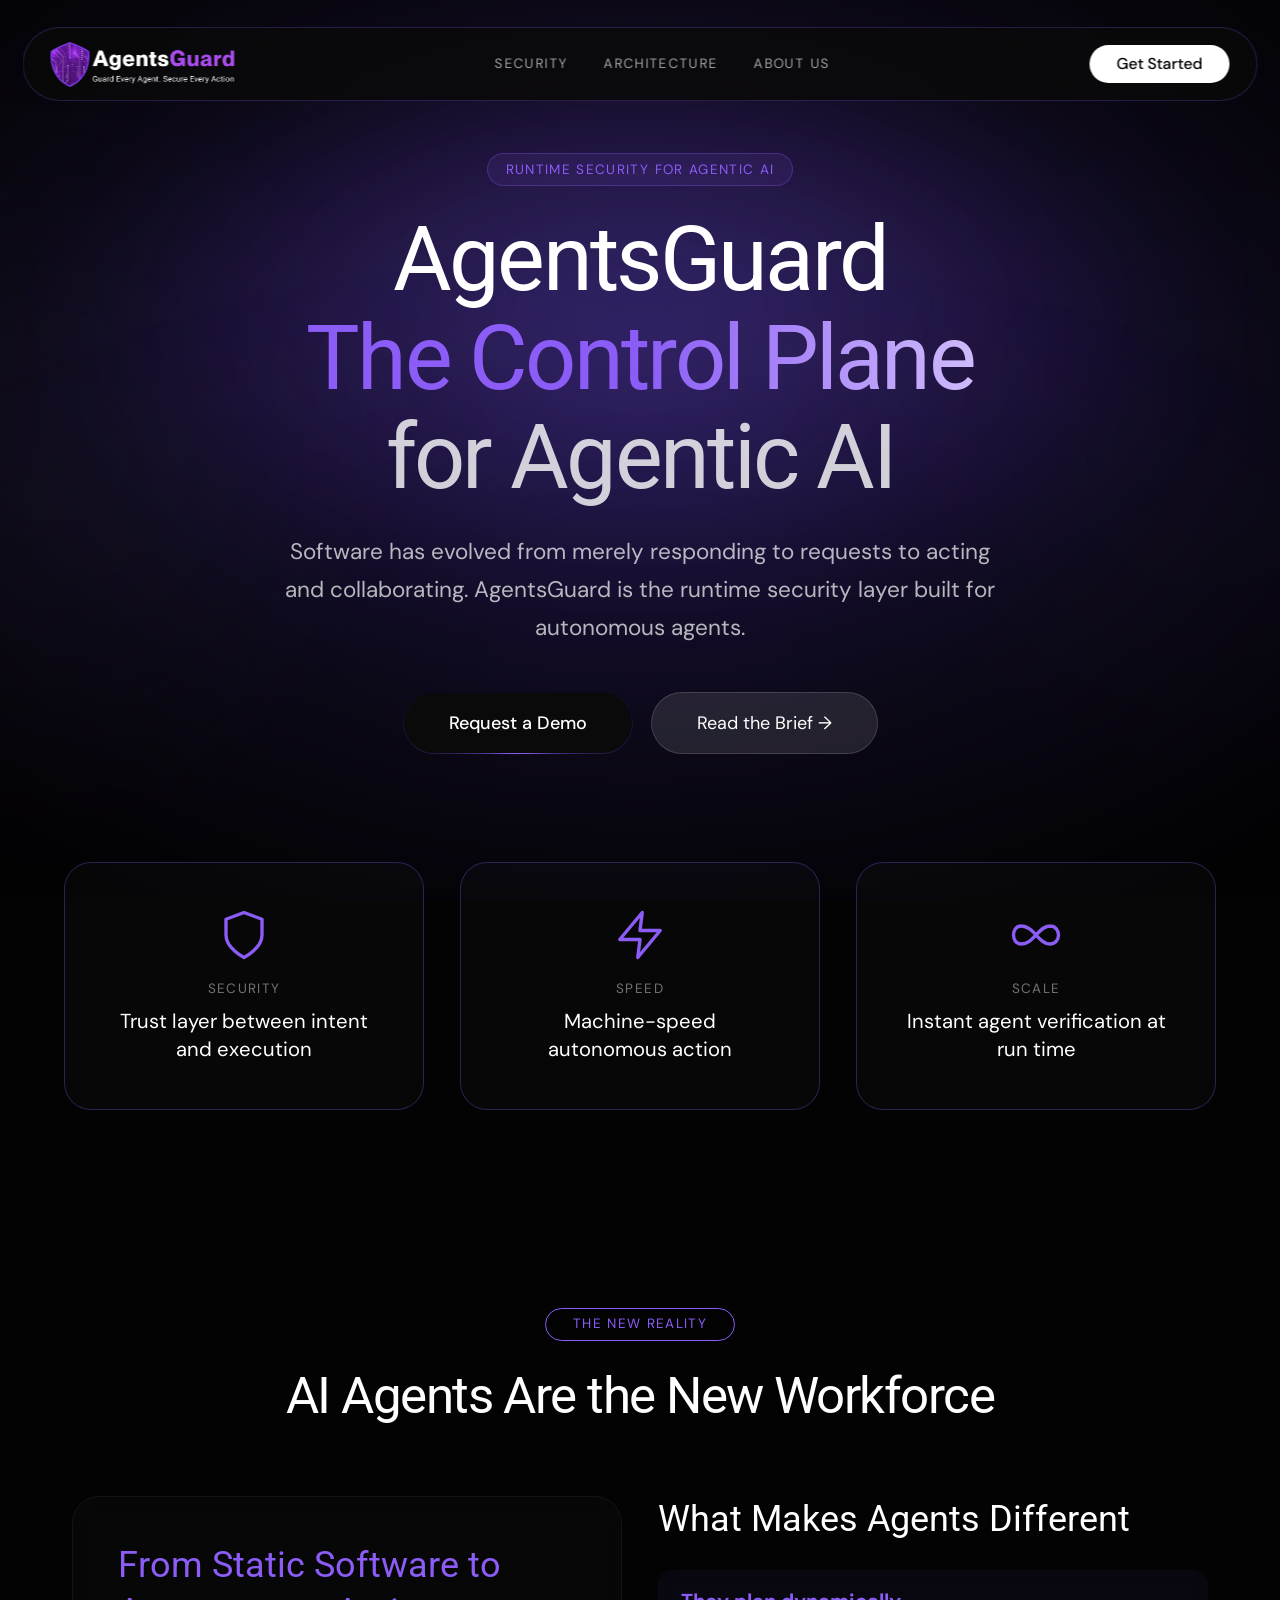
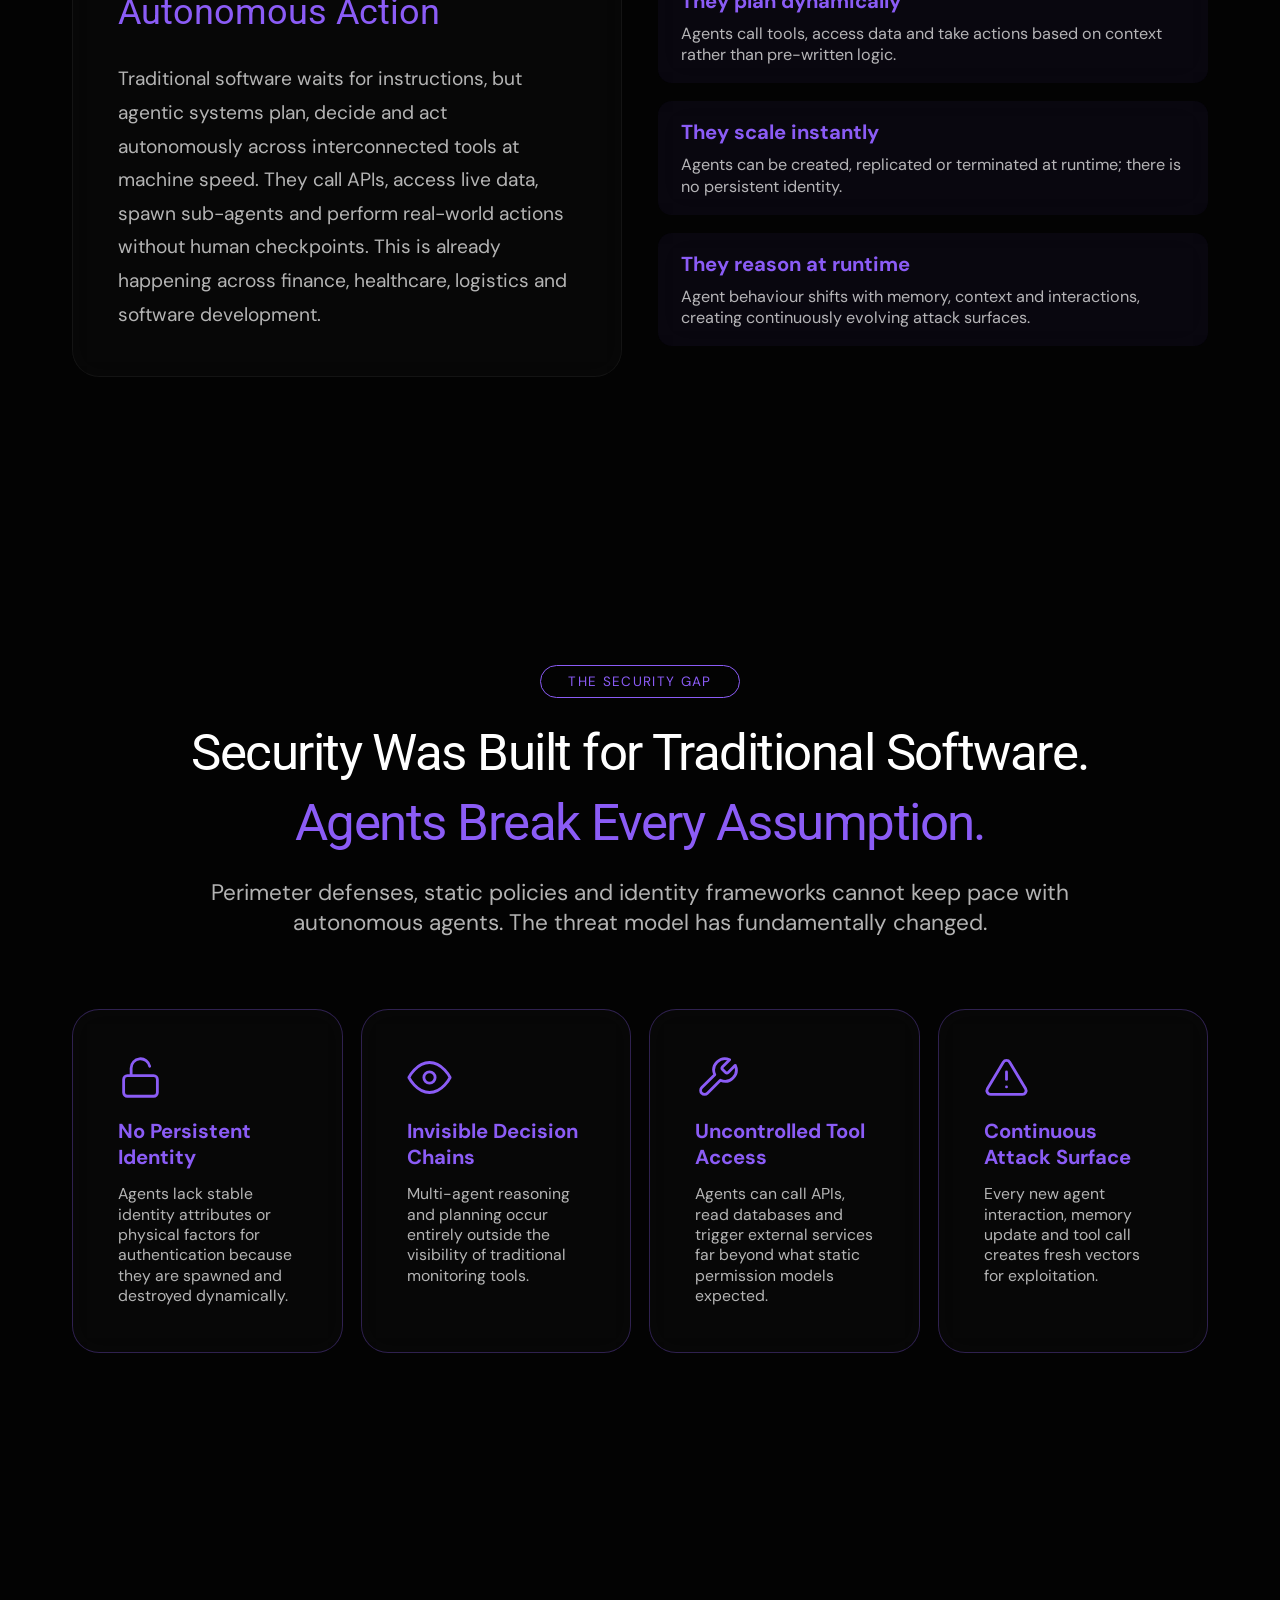
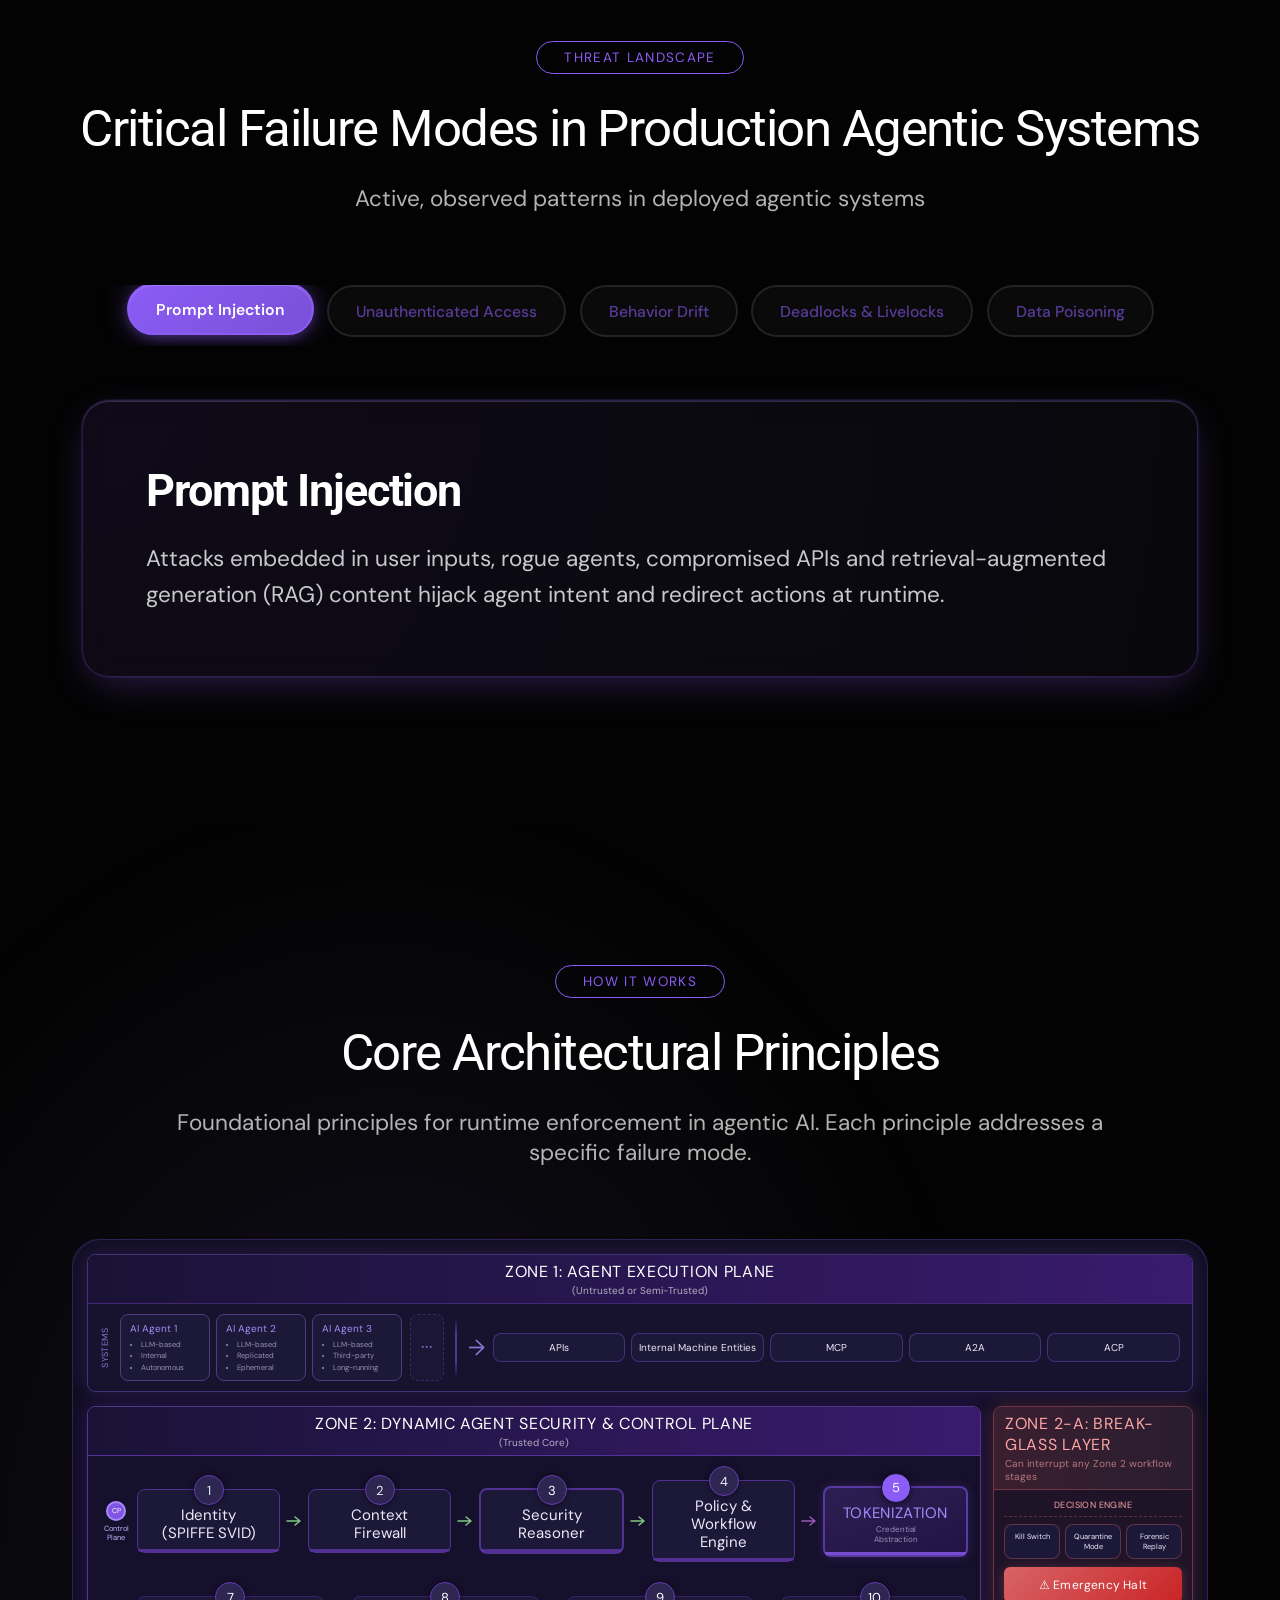
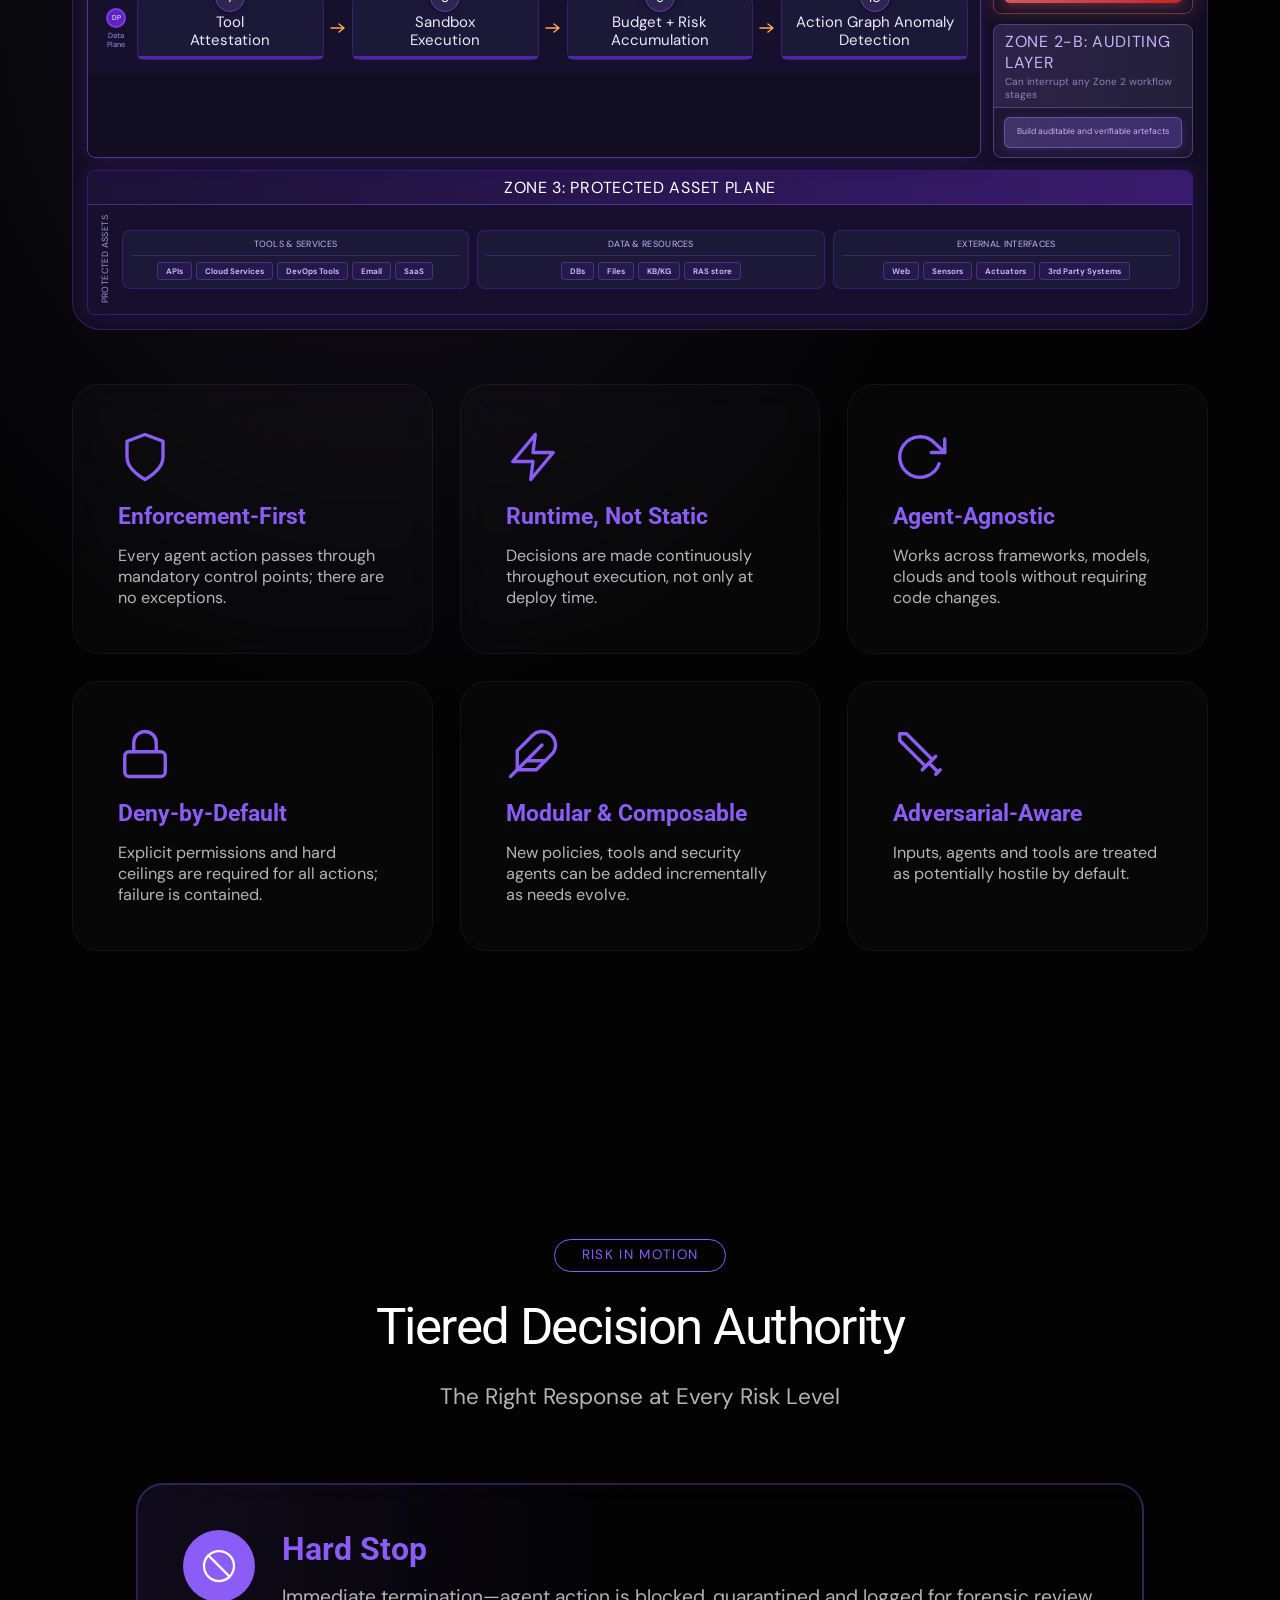
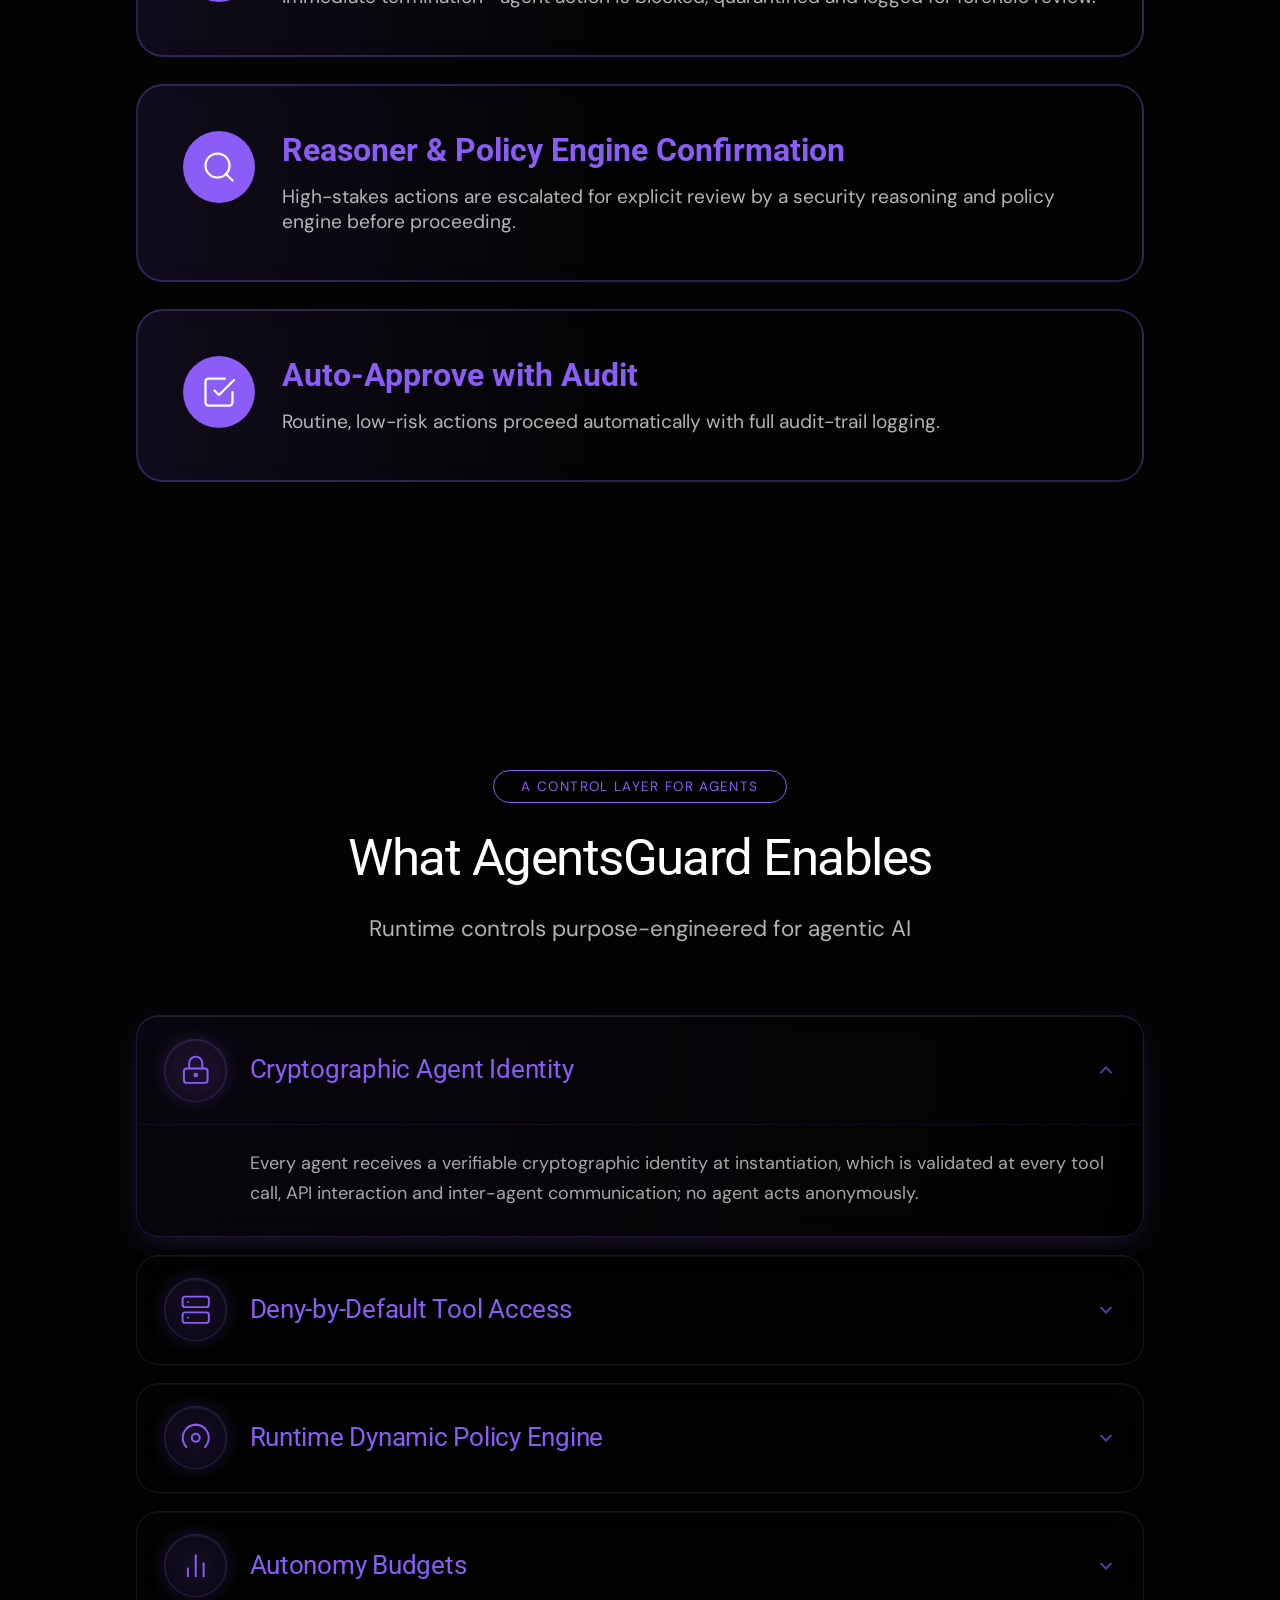
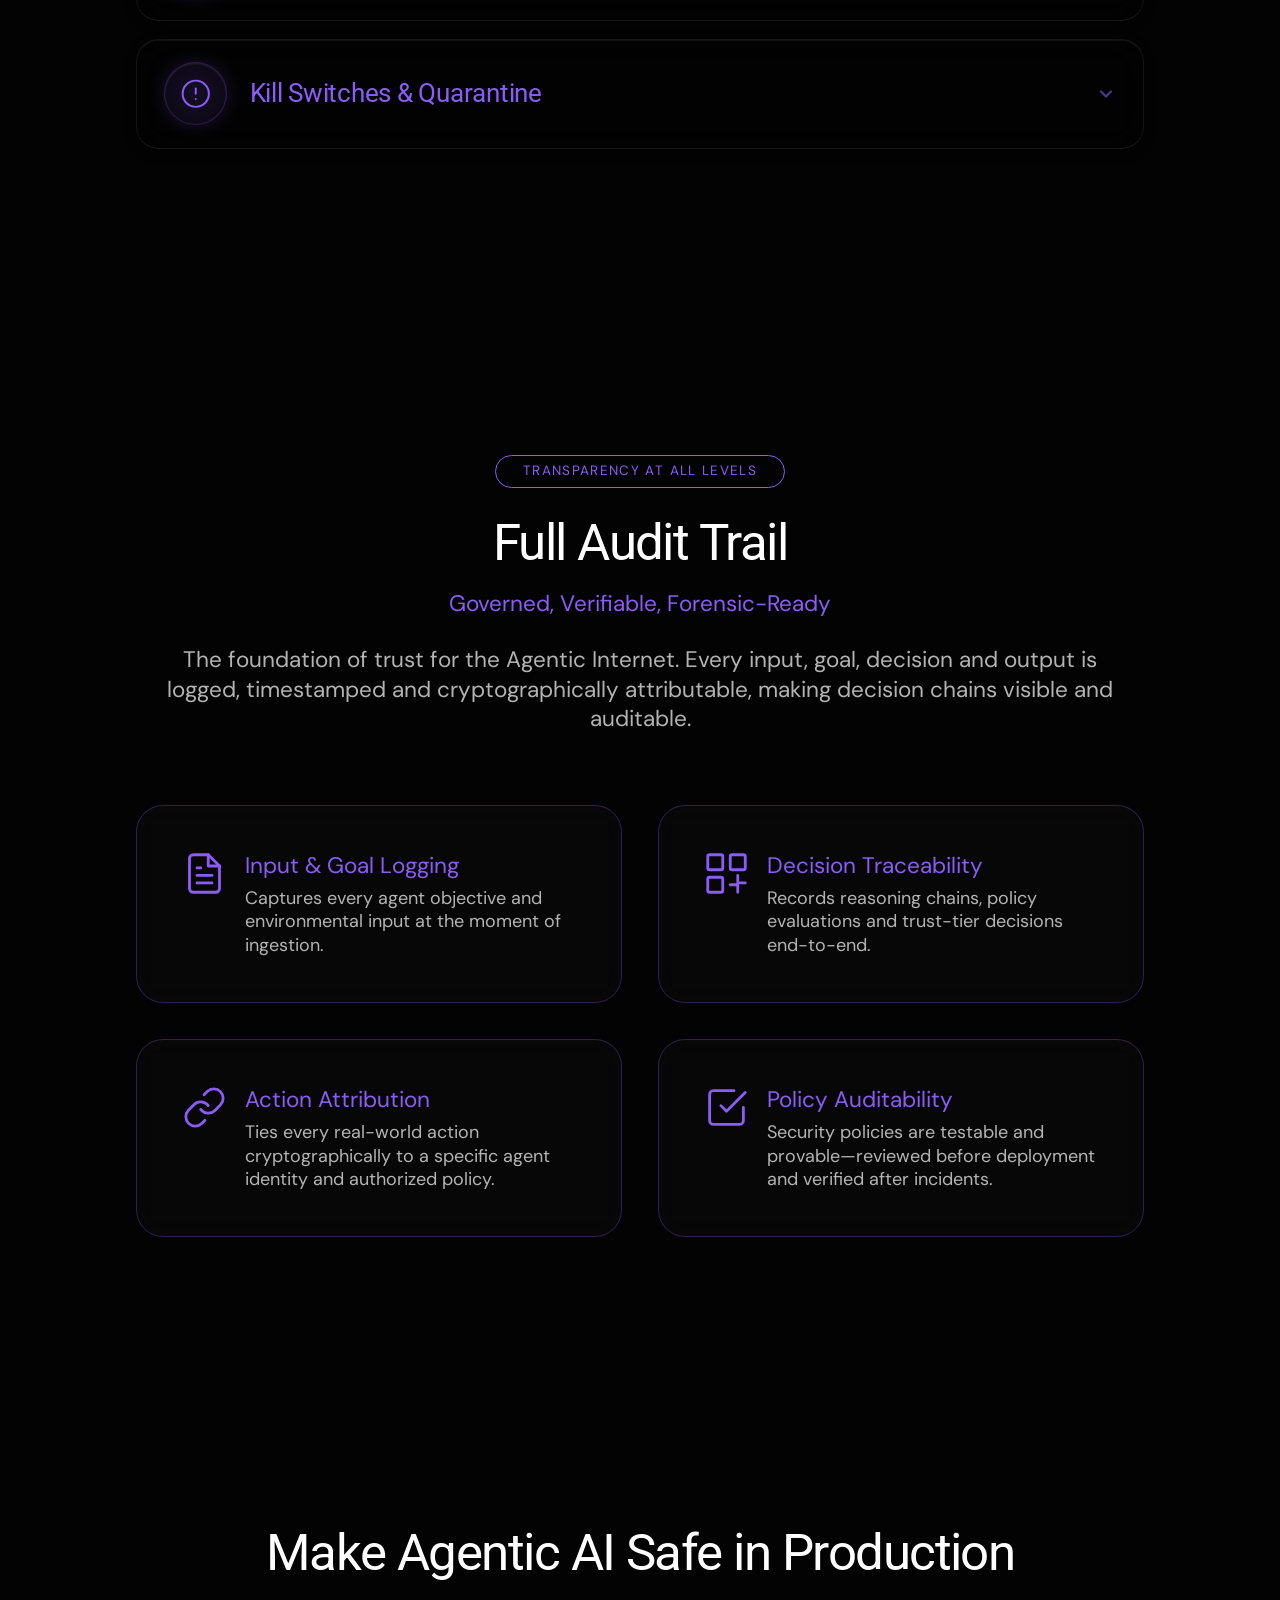
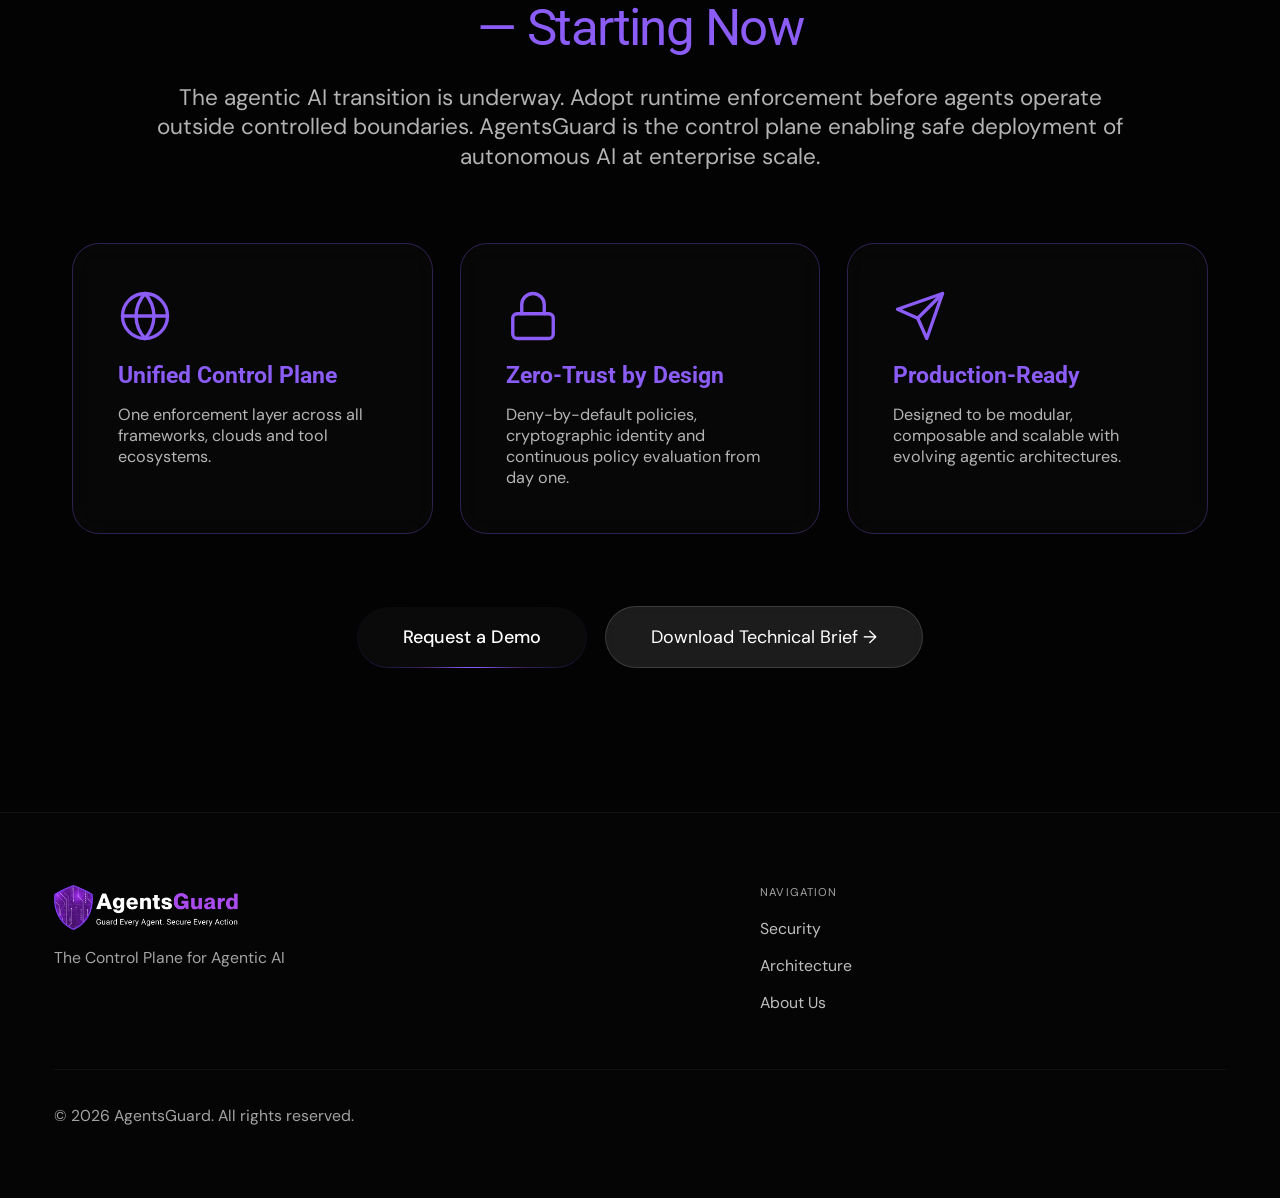
==== commit 63617b6d: "Add ag-diagram section with purple/dark theme and responsive layout - Inject ag-diagram into graph-w" ====
--- a/index.html
+++ b/index.html
@@ -1,12 +1,16 @@
 <!DOCTYPE html>
 <html lang="en">
+
 <head>
   <meta charset="UTF-8" />
   <meta name="viewport" content="width=device-width, initial-scale=1.0" />
-  <meta name="description" content="AgentsGuard is the runtime security layer built for autonomous agents. Guard Every Agent. Secure Every Action." />
+  <meta name="description"
+    content="AgentsGuard is the runtime security layer built for autonomous agents. Guard Every Agent. Secure Every Action." />
   <title>AgentsGuard — The Control Plane for Agentic AI</title>
   <link rel="stylesheet" href="assets/css/styles.css" />
+  <link rel="stylesheet" href="assets/css/graph-theme.css" />
 </head>
+
 <body>
 
   <!-- Background Orbs -->
@@ -28,9 +32,9 @@
       </a>
 
       <div class="header__links">
-        <a href="#security"      class="header__link">Security</a>
-        <a href="#architecture"  class="header__link">Architecture</a>
-        <a href="about.html"     class="header__link">About Us</a>
+        <a href="#security" class="header__link">Security</a>
+        <a href="#architecture" class="header__link">Architecture</a>
+        <a href="about.html" class="header__link">About Us</a>
       </div>
 
       <div class="header__right">
@@ -45,9 +49,9 @@
 
     <div class="mobile-menu" role="dialog" aria-label="Mobile navigation">
       <div class="mobile-menu__inner">
-        <a href="#security"     class="mobile-menu__link">Security</a>
+        <a href="#security" class="mobile-menu__link">Security</a>
         <a href="#architecture" class="mobile-menu__link">Architecture</a>
-        <a href="about.html"    class="mobile-menu__link">About Us</a>
+        <a href="about.html" class="mobile-menu__link">About Us</a>
       </div>
     </div>
   </header>
@@ -88,8 +92,9 @@
           <!-- Security -->
           <div class="stat-card">
             <div class="stat-card__icon">
-              <svg viewBox="0 0 24 24" fill="none" stroke="currentColor" stroke-width="1.5" stroke-linecap="round" stroke-linejoin="round">
-                <path d="M12 22s8-4 8-10V5l-8-3-8 3v7c0 6 8 10 8 10z"/>
+              <svg viewBox="0 0 24 24" fill="none" stroke="currentColor" stroke-width="1.5" stroke-linecap="round"
+                stroke-linejoin="round">
+                <path d="M12 22s8-4 8-10V5l-8-3-8 3v7c0 6 8 10 8 10z" />
               </svg>
             </div>
             <div class="stat-card__label">Security</div>
@@ -98,8 +103,9 @@
           <!-- Speed -->
           <div class="stat-card">
             <div class="stat-card__icon">
-              <svg viewBox="0 0 24 24" fill="none" stroke="currentColor" stroke-width="1.5" stroke-linecap="round" stroke-linejoin="round">
-                <polygon points="13 2 3 14 12 14 11 22 21 10 12 10 13 2"/>
+              <svg viewBox="0 0 24 24" fill="none" stroke="currentColor" stroke-width="1.5" stroke-linecap="round"
+                stroke-linejoin="round">
+                <polygon points="13 2 3 14 12 14 11 22 21 10 12 10 13 2" />
               </svg>
             </div>
             <div class="stat-card__label">Speed</div>
@@ -108,8 +114,10 @@
           <!-- Scale -->
           <div class="stat-card">
             <div class="stat-card__icon">
-              <svg viewBox="0 0 24 24" fill="none" stroke="currentColor" stroke-width="1.5" stroke-linecap="round" stroke-linejoin="round">
-                <path d="M18.178 8c5.096 0 5.096 8 0 8-5.095 0-7.133-8-12.739-8-4.585 0-4.585 8 0 8 5.606 0 7.644-8 12.74-8z"/>
+              <svg viewBox="0 0 24 24" fill="none" stroke="currentColor" stroke-width="1.5" stroke-linecap="round"
+                stroke-linejoin="round">
+                <path
+                  d="M18.178 8c5.096 0 5.096 8 0 8-5.095 0-7.133-8-12.739-8-4.585 0-4.585 8 0 8 5.606 0 7.644-8 12.74-8z" />
               </svg>
             </div>
             <div class="stat-card__label">Scale</div>
@@ -133,7 +141,8 @@
 
         <div class="grid-2">
           <div class="reveal card">
-            <h3 style="font-family:var(--font-heading);font-size:clamp(1.25rem,3vw,2rem);color:#8b5cf6;margin-bottom:1.5rem;font-weight:400;">
+            <h3
+              style="font-family:var(--font-heading);font-size:clamp(1.25rem,3vw,2rem);color:#8b5cf6;margin-bottom:1.5rem;font-weight:400;">
               From Static Software to Autonomous Action
             </h3>
             <p style="color:var(--color-muted);line-height:1.75;font-size:clamp(0.875rem,1.5vw,1.125rem);">
@@ -145,21 +154,28 @@
           </div>
 
           <div class="reveal" style="transition-delay:100ms">
-            <h3 style="font-family:var(--font-heading);font-size:clamp(1.25rem,3vw,2rem);margin-bottom:1.5rem;font-weight:400;">
+            <h3
+              style="font-family:var(--font-heading);font-size:clamp(1.25rem,3vw,2rem);margin-bottom:1.5rem;font-weight:400;">
               What Makes Agents Different
             </h3>
             <div style="display:flex;flex-direction:column;gap:1rem;">
-              <div class="card" style="background:rgba(139,92,246,0.05);border:none;border-radius:0.75rem;padding:1rem 1.25rem;">
+              <div class="card"
+                style="background:rgba(139,92,246,0.05);border:none;border-radius:0.75rem;padding:1rem 1.25rem;">
                 <h4 style="color:#8b5cf6;margin-bottom:0.5rem;font-size:1.125rem;">They plan dynamically</h4>
-                <p style="color:var(--color-muted);font-size:0.9rem;">Agents call tools, access data and take actions based on context rather than pre-written logic.</p>
-              </div>
-              <div class="card" style="background:rgba(139,92,246,0.05);border:none;border-radius:0.75rem;padding:1rem 1.25rem;">
+                <p style="color:var(--color-muted);font-size:0.9rem;">Agents call tools, access data and take actions
+                  based on context rather than pre-written logic.</p>
+              </div>
+              <div class="card"
+                style="background:rgba(139,92,246,0.05);border:none;border-radius:0.75rem;padding:1rem 1.25rem;">
                 <h4 style="color:#8b5cf6;margin-bottom:0.5rem;font-size:1.125rem;">They scale instantly</h4>
-                <p style="color:var(--color-muted);font-size:0.9rem;">Agents can be created, replicated or terminated at runtime; there is no persistent identity.</p>
-              </div>
-              <div class="card" style="background:rgba(139,92,246,0.05);border:none;border-radius:0.75rem;padding:1rem 1.25rem;">
+                <p style="color:var(--color-muted);font-size:0.9rem;">Agents can be created, replicated or terminated at
+                  runtime; there is no persistent identity.</p>
+              </div>
+              <div class="card"
+                style="background:rgba(139,92,246,0.05);border:none;border-radius:0.75rem;padding:1rem 1.25rem;">
                 <h4 style="color:#8b5cf6;margin-bottom:0.5rem;font-size:1.125rem;">They reason at runtime</h4>
-                <p style="color:var(--color-muted);font-size:0.9rem;">Agent behaviour shifts with memory, context and interactions, creating continuously evolving attack surfaces.</p>
+                <p style="color:var(--color-muted);font-size:0.9rem;">Agent behaviour shifts with memory, context and
+                  interactions, creating continuously evolving attack surfaces.</p>
               </div>
             </div>
           </div>
@@ -179,41 +195,58 @@
           <h2>Security Was Built for Traditional Software.
             <span class="text-purple" style="display:block;margin-top:0.75rem;">Agents Break Every Assumption.</span>
           </h2>
-          <p>Perimeter defenses, static policies and identity frameworks cannot keep pace with autonomous agents. The threat model has fundamentally changed.</p>
+          <p>Perimeter defenses, static policies and identity frameworks cannot keep pace with autonomous agents. The
+            threat model has fundamentally changed.</p>
         </div>
 
         <div class="grid-4">
           <!-- Card 1 -->
           <div class="reveal card card--purple-border" style="display:flex;flex-direction:column;transition-delay:0ms">
-            <svg style="width:2.5rem;height:2.5rem;color:#8b5cf6;margin-bottom:1rem;flex-shrink:0;" viewBox="0 0 24 24" fill="none" stroke="currentColor" stroke-width="1.5" stroke-linecap="round" stroke-linejoin="round">
-              <rect x="3" y="11" width="18" height="11" rx="2" ry="2"/><path d="M7 11V7a5 5 0 0 1 9.9-1"/>
+            <svg style="width:2.5rem;height:2.5rem;color:#8b5cf6;margin-bottom:1rem;flex-shrink:0;" viewBox="0 0 24 24"
+              fill="none" stroke="currentColor" stroke-width="1.5" stroke-linecap="round" stroke-linejoin="round">
+              <rect x="3" y="11" width="18" height="11" rx="2" ry="2" />
+              <path d="M7 11V7a5 5 0 0 1 9.9-1" />
             </svg>
             <h3 style="color:#8b5cf6;margin-bottom:0.75rem;font-size:1.125rem;">No Persistent Identity</h3>
-            <p style="color:var(--color-muted);font-size:0.875rem;flex-grow:1;">Agents lack stable identity attributes or physical factors for authentication because they are spawned and destroyed dynamically.</p>
+            <p style="color:var(--color-muted);font-size:0.875rem;flex-grow:1;">Agents lack stable identity attributes
+              or physical factors for authentication because they are spawned and destroyed dynamically.</p>
           </div>
           <!-- Card 2 -->
-          <div class="reveal card card--purple-border" style="display:flex;flex-direction:column;transition-delay:100ms">
-            <svg style="width:2.5rem;height:2.5rem;color:#8b5cf6;margin-bottom:1rem;flex-shrink:0;" viewBox="0 0 24 24" fill="none" stroke="currentColor" stroke-width="1.5" stroke-linecap="round" stroke-linejoin="round">
-              <path d="M1 12s4-8 11-8 11 8 11 8-4 8-11 8-11-8-11-8z"/><circle cx="12" cy="12" r="3"/>
+          <div class="reveal card card--purple-border"
+            style="display:flex;flex-direction:column;transition-delay:100ms">
+            <svg style="width:2.5rem;height:2.5rem;color:#8b5cf6;margin-bottom:1rem;flex-shrink:0;" viewBox="0 0 24 24"
+              fill="none" stroke="currentColor" stroke-width="1.5" stroke-linecap="round" stroke-linejoin="round">
+              <path d="M1 12s4-8 11-8 11 8 11 8-4 8-11 8-11-8-11-8z" />
+              <circle cx="12" cy="12" r="3" />
             </svg>
             <h3 style="color:#8b5cf6;margin-bottom:0.75rem;font-size:1.125rem;">Invisible Decision Chains</h3>
-            <p style="color:var(--color-muted);font-size:0.875rem;flex-grow:1;">Multi-agent reasoning and planning occur entirely outside the visibility of traditional monitoring tools.</p>
+            <p style="color:var(--color-muted);font-size:0.875rem;flex-grow:1;">Multi-agent reasoning and planning occur
+              entirely outside the visibility of traditional monitoring tools.</p>
           </div>
           <!-- Card 3 -->
-          <div class="reveal card card--purple-border" style="display:flex;flex-direction:column;transition-delay:200ms">
-            <svg style="width:2.5rem;height:2.5rem;color:#8b5cf6;margin-bottom:1rem;flex-shrink:0;" viewBox="0 0 24 24" fill="none" stroke="currentColor" stroke-width="1.5" stroke-linecap="round" stroke-linejoin="round">
-              <path d="M14.7 6.3a1 1 0 0 0 0 1.4l1.6 1.6a1 1 0 0 0 1.4 0l3.77-3.77a6 6 0 0 1-7.94 7.94l-6.91 6.91a2.12 2.12 0 0 1-3-3l6.91-6.91a6 6 0 0 1 7.94-7.94l-3.76 3.76z"/>
+          <div class="reveal card card--purple-border"
+            style="display:flex;flex-direction:column;transition-delay:200ms">
+            <svg style="width:2.5rem;height:2.5rem;color:#8b5cf6;margin-bottom:1rem;flex-shrink:0;" viewBox="0 0 24 24"
+              fill="none" stroke="currentColor" stroke-width="1.5" stroke-linecap="round" stroke-linejoin="round">
+              <path
+                d="M14.7 6.3a1 1 0 0 0 0 1.4l1.6 1.6a1 1 0 0 0 1.4 0l3.77-3.77a6 6 0 0 1-7.94 7.94l-6.91 6.91a2.12 2.12 0 0 1-3-3l6.91-6.91a6 6 0 0 1 7.94-7.94l-3.76 3.76z" />
             </svg>
             <h3 style="color:#8b5cf6;margin-bottom:0.75rem;font-size:1.125rem;">Uncontrolled Tool Access</h3>
-            <p style="color:var(--color-muted);font-size:0.875rem;flex-grow:1;">Agents can call APIs, read databases and trigger external services far beyond what static permission models expected.</p>
+            <p style="color:var(--color-muted);font-size:0.875rem;flex-grow:1;">Agents can call APIs, read databases and
+              trigger external services far beyond what static permission models expected.</p>
           </div>
           <!-- Card 4 -->
-          <div class="reveal card card--purple-border" style="display:flex;flex-direction:column;transition-delay:300ms">
-            <svg style="width:2.5rem;height:2.5rem;color:#8b5cf6;margin-bottom:1rem;flex-shrink:0;" viewBox="0 0 24 24" fill="none" stroke="currentColor" stroke-width="1.5" stroke-linecap="round" stroke-linejoin="round">
-              <path d="M10.29 3.86L1.82 18a2 2 0 0 0 1.71 3h16.94a2 2 0 0 0 1.71-3L13.71 3.86a2 2 0 0 0-3.42 0z"/><line x1="12" y1="9" x2="12" y2="13"/><line x1="12" y1="17" x2="12.01" y2="17"/>
+          <div class="reveal card card--purple-border"
+            style="display:flex;flex-direction:column;transition-delay:300ms">
+            <svg style="width:2.5rem;height:2.5rem;color:#8b5cf6;margin-bottom:1rem;flex-shrink:0;" viewBox="0 0 24 24"
+              fill="none" stroke="currentColor" stroke-width="1.5" stroke-linecap="round" stroke-linejoin="round">
+              <path d="M10.29 3.86L1.82 18a2 2 0 0 0 1.71 3h16.94a2 2 0 0 0 1.71-3L13.71 3.86a2 2 0 0 0-3.42 0z" />
+              <line x1="12" y1="9" x2="12" y2="13" />
+              <line x1="12" y1="17" x2="12.01" y2="17" />
             </svg>
             <h3 style="color:#8b5cf6;margin-bottom:0.75rem;font-size:1.125rem;">Continuous Attack Surface</h3>
-            <p style="color:var(--color-muted);font-size:0.875rem;flex-grow:1;">Every new agent interaction, memory update and tool call creates fresh vectors for exploitation.</p>
+            <p style="color:var(--color-muted);font-size:0.875rem;flex-grow:1;">Every new agent interaction, memory
+              update and tool call creates fresh vectors for exploitation.</p>
           </div>
         </div>
 
@@ -244,31 +277,36 @@
           <div class="threat-panel is-active">
             <div class="threat-card">
               <h3>Prompt Injection</h3>
-              <p>Attacks embedded in user inputs, rogue agents, compromised APIs and retrieval-augmented generation (RAG) content hijack agent intent and redirect actions at runtime.</p>
+              <p>Attacks embedded in user inputs, rogue agents, compromised APIs and retrieval-augmented generation
+                (RAG) content hijack agent intent and redirect actions at runtime.</p>
             </div>
           </div>
           <div class="threat-panel">
             <div class="threat-card">
               <h3>Unauthenticated Access</h3>
-              <p>Agents that access systems without verified identity enable silent data exfiltration and create compliance violations.</p>
+              <p>Agents that access systems without verified identity enable silent data exfiltration and create
+                compliance violations.</p>
             </div>
           </div>
           <div class="threat-panel">
             <div class="threat-card">
               <h3>Behavior Drift</h3>
-              <p>Agents learn unsafe shortcuts over time, degrading the quality and safety of responses and real-world actions invisibly.</p>
+              <p>Agents learn unsafe shortcuts over time, degrading the quality and safety of responses and real-world
+                actions invisibly.</p>
             </div>
           </div>
           <div class="threat-panel">
             <div class="threat-card">
               <h3>Deadlocks &amp; Livelocks</h3>
-              <p>Multi-agent restriction conflicts create circular exclusions and unrecoverable states that can become destructive at scale.</p>
+              <p>Multi-agent restriction conflicts create circular exclusions and unrecoverable states that can become
+                destructive at scale.</p>
             </div>
           </div>
           <div class="threat-panel">
             <div class="threat-card">
               <h3>Data Poisoning</h3>
-              <p>Corrupted inputs propagate through tool chains and memory stores, silently corrupting agent reasoning across downstream systems.</p>
+              <p>Corrupted inputs propagate through tool chains and memory stores, silently corrupting agent reasoning
+                across downstream systems.</p>
             </div>
           </div>
         </div>
@@ -280,63 +318,379 @@
          Architecture
     ============================================================ -->
     <section class="section" id="architecture">
-      <div style="position:absolute;inset:0;pointer-events:none;background:radial-gradient(ellipse at 30% 40%, rgba(167,139,250,0.1) 0%, transparent 50%)"></div>
+      <div
+        style="position:absolute;inset:0;pointer-events:none;background:radial-gradient(ellipse at 30% 40%, rgba(167,139,250,0.1) 0%, transparent 50%)">
+      </div>
       <div class="container" style="position:relative;z-index:10;">
 
         <div class="section-header reveal">
           <div class="eyebrow">How It Works</div>
           <h2>Core Architectural Principles</h2>
-          <p>Foundational principles for runtime enforcement in agentic AI. Each principle addresses a specific failure mode.</p>
+          <p>Foundational principles for runtime enforcement in agentic AI. Each principle addresses a specific failure
+            mode.</p>
+        </div>
+
+        <div class="graph-wrapper">
+
+          <div class="ag-diagram">
+
+            <!-- ══════ ZONE 1: AGENT EXECUTION PLANE ══════════════════ -->
+            <div class="zone-wrap" style="padding-bottom:0">
+              <div class="zone-box z1-box">
+                <div class="zone-header z1-header">
+                  <div class="zone-title">Zone 1: Agent Execution Plane</div>
+                  <div class="zone-sub">(Untrusted or Semi-Trusted)</div>
+                </div>
+                <div class="z1-body">
+                  <div class="z1-sidetag">Systems</div>
+
+                  <!-- AI Agents -->
+                  <div class="z1-agents">
+                    <div class="agent-card" title="LLM-based internal autonomous agent">
+                      <div class="ac-name">AI Agent 1</div>
+                      <ul class="ac-list">
+                        <li>LLM-based</li>
+                        <li>Internal</li>
+                        <li>Autonomous</li>
+                      </ul>
+                    </div>
+                    <div class="agent-card" title="LLM-based replicated ephemeral agent">
+                      <div class="ac-name">AI Agent 2</div>
+                      <ul class="ac-list">
+                        <li>LLM-based</li>
+                        <li>Replicated</li>
+                        <li>Ephemeral</li>
+                      </ul>
+                    </div>
+                    <div class="agent-card" title="LLM-based third-party long-running agent">
+                      <div class="ac-name">AI Agent 3</div>
+                      <ul class="ac-list">
+                        <li>LLM-based</li>
+                        <li>Third-party</li>
+                        <li>Long-running</li>
+                      </ul>
+                    </div>
+                  </div>
+
+                  <div class="ellipsis-box">···</div>
+                  <div class="z1-sep"></div>
+                  <div class="z1-big-arrow">→</div>
+
+                  <!-- Network/Interface nodes -->
+                  <div class="z1-nodes">
+                    <div class="node-card" title="Programmatic API access layer">
+                      <div class="nc-name">APIs</div>
+                    </div>
+                    <div class="node-card" title="Non-human machine-to-machine entities">
+                      <div class="nc-name">Internal Machine Entities</div>
+                    </div>
+                    <div class="node-card" title="Model Context Protocol">
+                      <div class="nc-name">MCP</div>
+                    </div>
+                    <div class="node-card" title="Agent-to-Agent communication bus">
+                      <div class="nc-name">A2A</div>
+                    </div>
+                    <div class="node-card" title="Agent Communication Protocol">
+                      <div class="nc-name">ACP</div>
+                    </div>
+                  </div>
+                </div>
+              </div>
+            </div>
+
+            <!-- ══════ MIDDLE ROW: ZONE 2 + TOKENIZATION + PANELS ════ -->
+            <div class="mid-row" style="margin-top:12px">
+
+              <!-- Zone 2 -->
+              <div class="z2-wrap z2-wrap--01">
+                <div class="zone-box z2-box">
+                  <div class="zone-header z2-header">
+                    <div class="zone-title">Zone 2: Dynamic Agent Security &amp; Control Plane</div>
+                    <div class="zone-sub">(Trusted Core)</div>
+                  </div>
+                  <div class="z2-body">
+
+                    <!-- ── Control Plane ── -->
+                    <div class="frow">
+                      <div class="flow-origin">
+                        <div class="fdot cp">CP</div>
+                        <div class="flabel cp">Control<br>Plane</div>
+                      </div>
+
+                      <div class="fpipe">
+                        <div class="comp" title="Cryptographic workload identity using SPIFFE/SVID standard">
+                          <div class="comp-step">1</div>
+                          <div class="comp-title">Identity<br>(SPIFFE SVID)</div>
+                        </div>
+                        <div class="farrow">
+                          <svg width="18" height="12" viewBox="0 0 18 12">
+                            <path d="M2,6 H14 M10,2 L15,6 L10,10" stroke="#81C784" stroke-width="1.5" fill="none"
+                              stroke-linecap="round" stroke-linejoin="round" />
+                          </svg>
+                        </div>
+
+                        <div class="comp" title="Filters and sanitises agent input content">
+                          <div class="comp-step">2</div>
+                          <div class="comp-title">Context<br>Firewall</div>
+                        </div>
+                        <div class="farrow">
+                          <svg width="18" height="12" viewBox="0 0 18 12">
+                            <path d="M2,6 H14 M10,2 L15,6 L10,10" stroke="#81C784" stroke-width="1.5" fill="none"
+                              stroke-linecap="round" stroke-linejoin="round" />
+                          </svg>
+                        </div>
+
+                        <div class="comp highlight"
+                          title="AI-native semantic reasoning firewall – detects adversarial intent">
+                          <div class="comp-step">3</div>
+                          <div class="comp-title">Security<br>Reasoner</div>
+                        </div>
+                        <div class="farrow">
+                          <svg width="18" height="12" viewBox="0 0 18 12">
+                            <path d="M2,6 H14 M10,2 L15,6 L10,10" stroke="#81C784" stroke-width="1.5" fill="none"
+                              stroke-linecap="round" stroke-linejoin="round" />
+                          </svg>
+                        </div>
+
+                        <div class="comp" title="Evaluates and enforces dynamic access and usage policies">
+                          <div class="comp-step">4</div>
+                          <div class="comp-title">Policy &amp; Workflow<br>Engine</div>
+                        </div>
+                        <div class="farrow">
+                          <svg width="18" height="12" viewBox="0 0 18 12">
+                            <path d="M2,6 H14 M10,2 L15,6 L10,10" stroke="#9B59B6" stroke-width="1.5" fill="none"
+                              stroke-linecap="round" stroke-linejoin="round" />
+                          </svg>
+                        </div>
+
+                        <div class="comp tok-step" title="Issues short-lived credential tokens in place of raw secrets">
+                          <div class="comp-step">5</div>
+                          <div class="comp-title">Tokenization</div>
+                          <div class="comp-sub">Credential<br>Abstraction</div>
+                        </div>
+                      </div>
+                    </div>
+
+                    <!-- ── Data Plane ── -->
+                    <div class="frow">
+                      <div class="flow-origin">
+                        <div class="fdot dp">DP</div>
+                        <div class="flabel dp">Data<br>Plane</div>
+                      </div>
+
+                      <div class="fpipe">
+                        <div class="comp dp-style" title="Verifies tool signatures and supply-chain integrity">
+                          <div class="comp-step" style="background:#8A4A00">7</div>
+                          <div class="comp-title">Tool<br>Attestation</div>
+                        </div>
+                        <div class="farrow">
+                          <svg width="18" height="12" viewBox="0 0 18 12">
+                            <path d="M2,6 H14 M10,2 L15,6 L10,10" stroke="#FFAA55" stroke-width="1.5" fill="none"
+                              stroke-linecap="round" stroke-linejoin="round" />
+                          </svg>
+                        </div>
+
+                        <div class="comp dp-style"
+                          title="Executes untrusted workloads in isolated sandbox environments">
+                          <div class="comp-step" style="background:#8A4A00">8</div>
+                          <div class="comp-title">Sandbox<br>Execution</div>
+                        </div>
+                        <div class="farrow">
+                          <svg width="18" height="12" viewBox="0 0 18 12">
+                            <path d="M2,6 H14 M10,2 L15,6 L10,10" stroke="#FFAA55" stroke-width="1.5" fill="none"
+                              stroke-linecap="round" stroke-linejoin="round" />
+                          </svg>
+                        </div>
+
+                        <div class="comp dp-style" title="Enforces compute budgets and performs real-time risk scoring">
+                          <div class="comp-step" style="background:#8A4A00">9</div>
+                          <div class="comp-title">Budget + Risk<br>Accumulation</div>
+                        </div>
+                        <div class="farrow">
+                          <svg width="18" height="12" viewBox="0 0 18 12">
+                            <path d="M2,6 H14 M10,2 L15,6 L10,10" stroke="#FFAA55" stroke-width="1.5" fill="none"
+                              stroke-linecap="round" stroke-linejoin="round" />
+                          </svg>
+                        </div>
+
+                        <div class="comp dp-style"
+                          title="Detects anomalous action sequences in the agent execution graph">
+                          <div class="comp-step" style="background:#8A4A00">10</div>
+                          <div class="comp-title">Action Graph Anomaly<br>Detection</div>
+                        </div>
+                      </div>
+                    </div>
+
+                  </div>
+                </div>
+              </div><!-- /z2-wrap -->
+
+              <!-- Right Panel: Zone 2-A + Zone 2-B -->
+              <div class="rpanel">
+
+                <!-- Zone 2-A: Break-glass Layer -->
+                <div class="zone-box za-box" style="flex:1;display:flex;flex-direction:column">
+                  <div class="zone-header za-header">
+                    <div class="zone-title">Zone 2-A: Break-glass layer</div>
+                    <div class="zone-sub">Can interrupt any Zone 2 workflow stages</div>
+                  </div>
+                  <div class="za-body" style="flex:1">
+                    <div class="de-title">Decision Engine</div>
+                    <div class="de-grid">
+                      <div class="de-card" title="Immediately halts all agent activity system-wide">
+                        <!-- <span class="de-icon">🛑</span> -->
+                        <div class="de-name">Kill Switch</div>
+                      </div>
+                      <div class="de-card" title="Isolates the agent from all downstream systems">
+                        <!-- <span class="de-icon">🔒</span> -->
+                        <div class="de-name">Quarantine Mode</div>
+                      </div>
+                      <div class="de-card" title="Records and replays full agent session for investigation">
+                        <!-- <span class="de-icon">🎬</span> -->
+                        <div class="de-name">Forensic Replay</div>
+                      </div>
+                    </div>
+                    <button class="emg-btn">⚠ Emergency Halt</button>
+                  </div>
+                </div>
+
+                <!-- Zone 2-B: Auditing Layer -->
+                <div class="zone-box zb-box">
+                  <div class="zone-header zb-header">
+                    <div class="zone-title">Zone 2-B: Auditing Layer</div>
+                    <div class="zone-sub">Can interrupt any Zone 2 workflow stages</div>
+                  </div>
+                  <div class="zb-body">
+                    <button class="artifact-btn">Build auditable and verifiable artefacts</button>
+                  </div>
+                </div>
+
+              </div><!-- /rpanel -->
+            </div><!-- /mid-row -->
+
+            <!-- ══════ ZONE 3: PROTECTED ASSET PLANE ══════════════════ -->
+            <div class="zone-box z3-box">
+              <div class="zone-header z3-header">
+                <div class="zone-title">Zone 3: Protected Asset Plane</div>
+              </div>
+              <div class="z3-body">
+                <div class="z3-sidetag">Protected Assets</div>
+                <div class="z3-groups">
+
+                  <div class="z3-group">
+                    <div class="z3g-title">Tools &amp; Services</div>
+                    <div class="z3-nodes">
+                      <div class="z3-node" title="API gateway endpoints">APIs</div>
+                      <div class="z3-node" title="Cloud-hosted service integrations">Cloud Services</div>
+                      <div class="z3-node" title="CI/CD and development operations tools">DevOps Tools</div>
+                      <div class="z3-node" title="Email communication services">Email</div>
+                      <div class="z3-node" title="Software-as-a-Service integrations">SaaS</div>
+                    </div>
+                  </div>
+
+                  <div class="z3-group">
+                    <div class="z3g-title">Data &amp; Resources</div>
+                    <div class="z3-nodes">
+                      <div class="z3-node" title="Relational and NoSQL databases">DBs</div>
+                      <div class="z3-node" title="File storage systems">Files</div>
+                      <div class="z3-node" title="Knowledge Bases and Knowledge Graphs">KB/KG</div>
+                      <div class="z3-node" title="Retrieval-Augmented Storage">RAS store</div>
+                    </div>
+                  </div>
+
+                  <div class="z3-group">
+                    <div class="z3g-title">External Interfaces</div>
+                    <div class="z3-nodes">
+                      <div class="z3-node" title="Web-based interfaces and endpoints">Web</div>
+                      <div class="z3-node" title="IoT and environmental sensor feeds">Sensors</div>
+                      <div class="z3-node" title="Physical and digital actuator outputs">Actuators</div>
+                      <div class="z3-node" title="External third-party system integrations">3rd Party Systems</div>
+                    </div>
+                  </div>
+
+                </div>
+              </div>
+            </div>
+
+
+
+          </div><!-- /ag-diagram -->
+
         </div>
 
         <div class="grid-3">
           <!-- Enforcement-First -->
           <div class="reveal card" style="display:flex;flex-direction:column;transition-delay:0ms">
-            <svg style="width:3rem;height:3rem;color:#8b5cf6;margin-bottom:1rem;" viewBox="0 0 24 24" fill="none" stroke="currentColor" stroke-width="1.5" stroke-linecap="round" stroke-linejoin="round">
-              <path d="M12 22s8-4 8-10V5l-8-3-8 3v7c0 6 8 10 8 10z"/>
-            </svg>
-            <h3 style="color:#8b5cf6;font-family:var(--font-heading);margin-bottom:0.75rem;font-size:1.25rem;">Enforcement-First</h3>
-            <p style="color:var(--color-muted);font-size:0.9rem;flex-grow:1;">Every agent action passes through mandatory control points; there are no exceptions.</p>
+            <svg style="width:3rem;height:3rem;color:#8b5cf6;margin-bottom:1rem;" viewBox="0 0 24 24" fill="none"
+              stroke="currentColor" stroke-width="1.5" stroke-linecap="round" stroke-linejoin="round">
+              <path d="M12 22s8-4 8-10V5l-8-3-8 3v7c0 6 8 10 8 10z" />
+            </svg>
+            <h3 style="color:#8b5cf6;font-family:var(--font-heading);margin-bottom:0.75rem;font-size:1.25rem;">
+              Enforcement-First</h3>
+            <p style="color:var(--color-muted);font-size:0.9rem;flex-grow:1;">Every agent action passes through
+              mandatory control points; there are no exceptions.</p>
           </div>
           <!-- Runtime -->
           <div class="reveal card" style="display:flex;flex-direction:column;transition-delay:100ms">
-            <svg style="width:3rem;height:3rem;color:#8b5cf6;margin-bottom:1rem;" viewBox="0 0 24 24" fill="none" stroke="currentColor" stroke-width="1.5" stroke-linecap="round" stroke-linejoin="round">
-              <polygon points="13 2 3 14 12 14 11 22 21 10 12 10 13 2"/>
-            </svg>
-            <h3 style="color:#8b5cf6;font-family:var(--font-heading);margin-bottom:0.75rem;font-size:1.25rem;">Runtime, Not Static</h3>
-            <p style="color:var(--color-muted);font-size:0.9rem;flex-grow:1;">Decisions are made continuously throughout execution, not only at deploy time.</p>
+            <svg style="width:3rem;height:3rem;color:#8b5cf6;margin-bottom:1rem;" viewBox="0 0 24 24" fill="none"
+              stroke="currentColor" stroke-width="1.5" stroke-linecap="round" stroke-linejoin="round">
+              <polygon points="13 2 3 14 12 14 11 22 21 10 12 10 13 2" />
+            </svg>
+            <h3 style="color:#8b5cf6;font-family:var(--font-heading);margin-bottom:0.75rem;font-size:1.25rem;">Runtime,
+              Not Static</h3>
+            <p style="color:var(--color-muted);font-size:0.9rem;flex-grow:1;">Decisions are made continuously throughout
+              execution, not only at deploy time.</p>
           </div>
           <!-- Agent-Agnostic -->
           <div class="reveal card" style="display:flex;flex-direction:column;transition-delay:200ms">
-            <svg style="width:3rem;height:3rem;color:#8b5cf6;margin-bottom:1rem;" viewBox="0 0 24 24" fill="none" stroke="currentColor" stroke-width="1.5" stroke-linecap="round" stroke-linejoin="round">
-              <polyline points="23 4 23 10 17 10"/><path d="M20.49 15a9 9 0 1 1-2.12-9.36L23 10"/>
-            </svg>
-            <h3 style="color:#8b5cf6;font-family:var(--font-heading);margin-bottom:0.75rem;font-size:1.25rem;">Agent-Agnostic</h3>
-            <p style="color:var(--color-muted);font-size:0.9rem;flex-grow:1;">Works across frameworks, models, clouds and tools without requiring code changes.</p>
+            <svg style="width:3rem;height:3rem;color:#8b5cf6;margin-bottom:1rem;" viewBox="0 0 24 24" fill="none"
+              stroke="currentColor" stroke-width="1.5" stroke-linecap="round" stroke-linejoin="round">
+              <polyline points="23 4 23 10 17 10" />
+              <path d="M20.49 15a9 9 0 1 1-2.12-9.36L23 10" />
+            </svg>
+            <h3 style="color:#8b5cf6;font-family:var(--font-heading);margin-bottom:0.75rem;font-size:1.25rem;">
+              Agent-Agnostic</h3>
+            <p style="color:var(--color-muted);font-size:0.9rem;flex-grow:1;">Works across frameworks, models, clouds
+              and tools without requiring code changes.</p>
           </div>
           <!-- Deny-by-Default -->
           <div class="reveal card" style="display:flex;flex-direction:column;transition-delay:300ms">
-            <svg style="width:3rem;height:3rem;color:#8b5cf6;margin-bottom:1rem;" viewBox="0 0 24 24" fill="none" stroke="currentColor" stroke-width="1.5" stroke-linecap="round" stroke-linejoin="round">
-              <rect x="3" y="11" width="18" height="11" rx="2" ry="2"/><path d="M7 11V7a5 5 0 0 1 10 0v4"/>
-            </svg>
-            <h3 style="color:#8b5cf6;font-family:var(--font-heading);margin-bottom:0.75rem;font-size:1.25rem;">Deny-by-Default</h3>
-            <p style="color:var(--color-muted);font-size:0.9rem;flex-grow:1;">Explicit permissions and hard ceilings are required for all actions; failure is contained.</p>
+            <svg style="width:3rem;height:3rem;color:#8b5cf6;margin-bottom:1rem;" viewBox="0 0 24 24" fill="none"
+              stroke="currentColor" stroke-width="1.5" stroke-linecap="round" stroke-linejoin="round">
+              <rect x="3" y="11" width="18" height="11" rx="2" ry="2" />
+              <path d="M7 11V7a5 5 0 0 1 10 0v4" />
+            </svg>
+            <h3 style="color:#8b5cf6;font-family:var(--font-heading);margin-bottom:0.75rem;font-size:1.25rem;">
+              Deny-by-Default</h3>
+            <p style="color:var(--color-muted);font-size:0.9rem;flex-grow:1;">Explicit permissions and hard ceilings are
+              required for all actions; failure is contained.</p>
           </div>
           <!-- Modular -->
           <div class="reveal card" style="display:flex;flex-direction:column;transition-delay:400ms">
-            <svg style="width:3rem;height:3rem;color:#8b5cf6;margin-bottom:1rem;" viewBox="0 0 24 24" fill="none" stroke="currentColor" stroke-width="1.5" stroke-linecap="round" stroke-linejoin="round">
-              <path d="M20.24 12.24a6 6 0 0 0-8.49-8.49L5 10.5V19h8.5z"/><line x1="16" y1="8" x2="2" y2="22"/><line x1="17.5" y1="15" x2="9" y2="15"/>
-            </svg>
-            <h3 style="color:#8b5cf6;font-family:var(--font-heading);margin-bottom:0.75rem;font-size:1.25rem;">Modular &amp; Composable</h3>
-            <p style="color:var(--color-muted);font-size:0.9rem;flex-grow:1;">New policies, tools and security agents can be added incrementally as needs evolve.</p>
+            <svg style="width:3rem;height:3rem;color:#8b5cf6;margin-bottom:1rem;" viewBox="0 0 24 24" fill="none"
+              stroke="currentColor" stroke-width="1.5" stroke-linecap="round" stroke-linejoin="round">
+              <path d="M20.24 12.24a6 6 0 0 0-8.49-8.49L5 10.5V19h8.5z" />
+              <line x1="16" y1="8" x2="2" y2="22" />
+              <line x1="17.5" y1="15" x2="9" y2="15" />
+            </svg>
+            <h3 style="color:#8b5cf6;font-family:var(--font-heading);margin-bottom:0.75rem;font-size:1.25rem;">Modular
+              &amp; Composable</h3>
+            <p style="color:var(--color-muted);font-size:0.9rem;flex-grow:1;">New policies, tools and security agents
+              can be added incrementally as needs evolve.</p>
           </div>
           <!-- Adversarial-Aware -->
           <div class="reveal card" style="display:flex;flex-direction:column;transition-delay:500ms">
-            <svg style="width:3rem;height:3rem;color:#8b5cf6;margin-bottom:1rem;" viewBox="0 0 24 24" fill="none" stroke="currentColor" stroke-width="1.5" stroke-linecap="round" stroke-linejoin="round">
-              <polyline points="14.5 17.5 3 6 3 3 6 3 17.5 14.5"/><line x1="13" y1="19" x2="19" y2="13"/><line x1="16" y1="16" x2="20" y2="20"/><line x1="19" y1="21" x2="21" y2="19"/>
-            </svg>
-            <h3 style="color:#8b5cf6;font-family:var(--font-heading);margin-bottom:0.75rem;font-size:1.25rem;">Adversarial-Aware</h3>
-            <p style="color:var(--color-muted);font-size:0.9rem;flex-grow:1;">Inputs, agents and tools are treated as potentially hostile by default.</p>
+            <svg style="width:3rem;height:3rem;color:#8b5cf6;margin-bottom:1rem;" viewBox="0 0 24 24" fill="none"
+              stroke="currentColor" stroke-width="1.5" stroke-linecap="round" stroke-linejoin="round">
+              <polyline points="14.5 17.5 3 6 3 3 6 3 17.5 14.5" />
+              <line x1="13" y1="19" x2="19" y2="13" />
+              <line x1="16" y1="16" x2="20" y2="20" />
+              <line x1="19" y1="21" x2="21" y2="19" />
+            </svg>
+            <h3 style="color:#8b5cf6;font-family:var(--font-heading);margin-bottom:0.75rem;font-size:1.25rem;">
+              Adversarial-Aware</h3>
+            <p style="color:var(--color-muted);font-size:0.9rem;flex-grow:1;">Inputs, agents and tools are treated as
+              potentially hostile by default.</p>
           </div>
         </div>
 
@@ -359,13 +713,18 @@
           <div class="reveal card card--purple-glow-left" style="transition-delay:100ms">
             <div style="display:flex;align-items:flex-start;gap:1.5rem;">
               <div class="tier-icon">
-                <svg viewBox="0 0 24 24" fill="none" stroke="currentColor" stroke-width="1.5" stroke-linecap="round" stroke-linejoin="round">
-                  <circle cx="12" cy="12" r="10"/><line x1="4.93" y1="4.93" x2="19.07" y2="19.07"/>
+                <svg viewBox="0 0 24 24" fill="none" stroke="currentColor" stroke-width="1.5" stroke-linecap="round"
+                  stroke-linejoin="round">
+                  <circle cx="12" cy="12" r="10" />
+                  <line x1="4.93" y1="4.93" x2="19.07" y2="19.07" />
                 </svg>
               </div>
               <div>
-                <h3 style="color:#8b5cf6;font-family:var(--font-heading);font-size:clamp(1.25rem,3vw,1.75rem);margin-bottom:0.75rem;">Hard Stop</h3>
-                <p style="color:var(--color-muted);font-size:clamp(0.875rem,1.5vw,1.125rem);">Immediate termination—agent action is blocked, quarantined and logged for forensic review.</p>
+                <h3
+                  style="color:#8b5cf6;font-family:var(--font-heading);font-size:clamp(1.25rem,3vw,1.75rem);margin-bottom:0.75rem;">
+                  Hard Stop</h3>
+                <p style="color:var(--color-muted);font-size:clamp(0.875rem,1.5vw,1.125rem);">Immediate
+                  termination—agent action is blocked, quarantined and logged for forensic review.</p>
               </div>
             </div>
           </div>
@@ -373,13 +732,18 @@
           <div class="reveal card card--purple-glow-left" style="transition-delay:200ms">
             <div style="display:flex;align-items:flex-start;gap:1.5rem;">
               <div class="tier-icon">
-                <svg viewBox="0 0 24 24" fill="none" stroke="currentColor" stroke-width="1.5" stroke-linecap="round" stroke-linejoin="round">
-                  <circle cx="11" cy="11" r="8"/><line x1="21" y1="21" x2="16.65" y2="16.65"/>
+                <svg viewBox="0 0 24 24" fill="none" stroke="currentColor" stroke-width="1.5" stroke-linecap="round"
+                  stroke-linejoin="round">
+                  <circle cx="11" cy="11" r="8" />
+                  <line x1="21" y1="21" x2="16.65" y2="16.65" />
                 </svg>
               </div>
               <div>
-                <h3 style="color:#8b5cf6;font-family:var(--font-heading);font-size:clamp(1.25rem,3vw,1.75rem);margin-bottom:0.75rem;">Reasoner &amp; Policy Engine Confirmation</h3>
-                <p style="color:var(--color-muted);font-size:clamp(0.875rem,1.5vw,1.125rem);">High-stakes actions are escalated for explicit review by a security reasoning and policy engine before proceeding.</p>
+                <h3
+                  style="color:#8b5cf6;font-family:var(--font-heading);font-size:clamp(1.25rem,3vw,1.75rem);margin-bottom:0.75rem;">
+                  Reasoner &amp; Policy Engine Confirmation</h3>
+                <p style="color:var(--color-muted);font-size:clamp(0.875rem,1.5vw,1.125rem);">High-stakes actions are
+                  escalated for explicit review by a security reasoning and policy engine before proceeding.</p>
               </div>
             </div>
           </div>
@@ -387,13 +751,18 @@
           <div class="reveal card card--purple-glow-left" style="transition-delay:300ms">
             <div style="display:flex;align-items:flex-start;gap:1.5rem;">
               <div class="tier-icon">
-                <svg viewBox="0 0 24 24" fill="none" stroke="currentColor" stroke-width="1.5" stroke-linecap="round" stroke-linejoin="round">
-                  <polyline points="9 11 12 14 22 4"/><path d="M21 12v7a2 2 0 0 1-2 2H5a2 2 0 0 1-2-2V5a2 2 0 0 1 2-2h11"/>
+                <svg viewBox="0 0 24 24" fill="none" stroke="currentColor" stroke-width="1.5" stroke-linecap="round"
+                  stroke-linejoin="round">
+                  <polyline points="9 11 12 14 22 4" />
+                  <path d="M21 12v7a2 2 0 0 1-2 2H5a2 2 0 0 1-2-2V5a2 2 0 0 1 2-2h11" />
                 </svg>
               </div>
               <div>
-                <h3 style="color:#8b5cf6;font-family:var(--font-heading);font-size:clamp(1.25rem,3vw,1.75rem);margin-bottom:0.75rem;">Auto-Approve with Audit</h3>
-                <p style="color:var(--color-muted);font-size:clamp(0.875rem,1.5vw,1.125rem);">Routine, low-risk actions proceed automatically with full audit-trail logging.</p>
+                <h3
+                  style="color:#8b5cf6;font-family:var(--font-heading);font-size:clamp(1.25rem,3vw,1.75rem);margin-bottom:0.75rem;">
+                  Auto-Approve with Audit</h3>
+                <p style="color:var(--color-muted);font-size:clamp(0.875rem,1.5vw,1.125rem);">Routine, low-risk actions
+                  proceed automatically with full audit-trail logging.</p>
               </div>
             </div>
           </div>
@@ -419,16 +788,23 @@
           <div class="accordion-item is-open reveal">
             <div class="accordion-header">
               <div class="accordion-icon-wrap">
-                <svg viewBox="0 0 24 24" fill="none" stroke="currentColor" stroke-width="1.5" stroke-linecap="round" stroke-linejoin="round">
-                  <rect x="3" y="11" width="18" height="11" rx="2"/><path d="M7 11V7a5 5 0 0 1 10 0v4"/><circle cx="12" cy="16" r="1"/>
+                <svg viewBox="0 0 24 24" fill="none" stroke="currentColor" stroke-width="1.5" stroke-linecap="round"
+                  stroke-linejoin="round">
+                  <rect x="3" y="11" width="18" height="11" rx="2" />
+                  <path d="M7 11V7a5 5 0 0 1 10 0v4" />
+                  <circle cx="12" cy="16" r="1" />
                 </svg>
               </div>
               <span class="accordion-title">Cryptographic Agent Identity</span>
-              <svg class="accordion-chevron" width="20" height="20" viewBox="0 0 24 24" fill="none" stroke="currentColor" stroke-width="2.5" stroke-linecap="round"><polyline points="6 9 12 15 18 9"/></svg>
+              <svg class="accordion-chevron" width="20" height="20" viewBox="0 0 24 24" fill="none"
+                stroke="currentColor" stroke-width="2.5" stroke-linecap="round">
+                <polyline points="6 9 12 15 18 9" />
+              </svg>
             </div>
             <div class="accordion-body">
               <div class="accordion-content">
-                <p>Every agent receives a verifiable cryptographic identity at instantiation, which is validated at every tool call, API interaction and inter-agent communication; no agent acts anonymously.</p>
+                <p>Every agent receives a verifiable cryptographic identity at instantiation, which is validated at
+                  every tool call, API interaction and inter-agent communication; no agent acts anonymously.</p>
               </div>
             </div>
           </div>
@@ -436,16 +812,24 @@
           <div class="accordion-item reveal" style="transition-delay:50ms">
             <div class="accordion-header">
               <div class="accordion-icon-wrap">
-                <svg viewBox="0 0 24 24" fill="none" stroke="currentColor" stroke-width="1.5" stroke-linecap="round" stroke-linejoin="round">
-                  <rect x="2" y="2" width="20" height="8" rx="2" ry="2"/><rect x="2" y="14" width="20" height="8" rx="2" ry="2"/><line x1="6" y1="6" x2="6.01" y2="6"/><line x1="6" y1="18" x2="6.01" y2="18"/>
+                <svg viewBox="0 0 24 24" fill="none" stroke="currentColor" stroke-width="1.5" stroke-linecap="round"
+                  stroke-linejoin="round">
+                  <rect x="2" y="2" width="20" height="8" rx="2" ry="2" />
+                  <rect x="2" y="14" width="20" height="8" rx="2" ry="2" />
+                  <line x1="6" y1="6" x2="6.01" y2="6" />
+                  <line x1="6" y1="18" x2="6.01" y2="18" />
                 </svg>
               </div>
               <span class="accordion-title">Deny-by-Default Tool Access</span>
-              <svg class="accordion-chevron" width="20" height="20" viewBox="0 0 24 24" fill="none" stroke="currentColor" stroke-width="2.5" stroke-linecap="round"><polyline points="6 9 12 15 18 9"/></svg>
+              <svg class="accordion-chevron" width="20" height="20" viewBox="0 0 24 24" fill="none"
+                stroke="currentColor" stroke-width="2.5" stroke-linecap="round">
+                <polyline points="6 9 12 15 18 9" />
+              </svg>
             </div>
             <div class="accordion-body">
               <div class="accordion-content">
-                <p>Tool, API and data access is blocked unless explicitly authorized; permissions are scoped, time-bounded and revocable in real time, eliminating over-privileged agent access.</p>
+                <p>Tool, API and data access is blocked unless explicitly authorized; permissions are scoped,
+                  time-bounded and revocable in real time, eliminating over-privileged agent access.</p>
               </div>
             </div>
           </div>
@@ -453,16 +837,22 @@
           <div class="accordion-item reveal" style="transition-delay:100ms">
             <div class="accordion-header">
               <div class="accordion-icon-wrap">
-                <svg viewBox="0 0 24 24" fill="none" stroke="currentColor" stroke-width="1.5" stroke-linecap="round" stroke-linejoin="round">
-                  <circle cx="12" cy="12" r="3"/><path d="M19.07 4.93A10 10 0 0 0 4.93 19.07M4.93 4.93A10 10 0 0 1 19.07 19.07"/>
+                <svg viewBox="0 0 24 24" fill="none" stroke="currentColor" stroke-width="1.5" stroke-linecap="round"
+                  stroke-linejoin="round">
+                  <circle cx="12" cy="12" r="3" />
+                  <path d="M19.07 4.93A10 10 0 0 0 4.93 19.07M4.93 4.93A10 10 0 0 1 19.07 19.07" />
                 </svg>
               </div>
               <span class="accordion-title">Runtime Dynamic Policy Engine</span>
-              <svg class="accordion-chevron" width="20" height="20" viewBox="0 0 24 24" fill="none" stroke="currentColor" stroke-width="2.5" stroke-linecap="round"><polyline points="6 9 12 15 18 9"/></svg>
+              <svg class="accordion-chevron" width="20" height="20" viewBox="0 0 24 24" fill="none"
+                stroke="currentColor" stroke-width="2.5" stroke-linecap="round">
+                <polyline points="6 9 12 15 18 9" />
+              </svg>
             </div>
             <div class="accordion-body">
               <div class="accordion-content">
-                <p>Policies are evaluated continuously rather than at startup; security reasoning adapts to behavioural signals, environmental context and emerging threats.</p>
+                <p>Policies are evaluated continuously rather than at startup; security reasoning adapts to behavioural
+                  signals, environmental context and emerging threats.</p>
               </div>
             </div>
           </div>
@@ -470,16 +860,23 @@
           <div class="accordion-item reveal" style="transition-delay:150ms">
             <div class="accordion-header">
               <div class="accordion-icon-wrap">
-                <svg viewBox="0 0 24 24" fill="none" stroke="currentColor" stroke-width="1.5" stroke-linecap="round" stroke-linejoin="round">
-                  <line x1="18" y1="20" x2="18" y2="10"/><line x1="12" y1="20" x2="12" y2="4"/><line x1="6" y1="20" x2="6" y2="14"/>
+                <svg viewBox="0 0 24 24" fill="none" stroke="currentColor" stroke-width="1.5" stroke-linecap="round"
+                  stroke-linejoin="round">
+                  <line x1="18" y1="20" x2="18" y2="10" />
+                  <line x1="12" y1="20" x2="12" y2="4" />
+                  <line x1="6" y1="20" x2="6" y2="14" />
                 </svg>
               </div>
               <span class="accordion-title">Autonomy Budgets</span>
-              <svg class="accordion-chevron" width="20" height="20" viewBox="0 0 24 24" fill="none" stroke="currentColor" stroke-width="2.5" stroke-linecap="round"><polyline points="6 9 12 15 18 9"/></svg>
+              <svg class="accordion-chevron" width="20" height="20" viewBox="0 0 24 24" fill="none"
+                stroke="currentColor" stroke-width="2.5" stroke-linecap="round">
+                <polyline points="6 9 12 15 18 9" />
+              </svg>
             </div>
             <div class="accordion-body">
               <div class="accordion-content">
-                <p>Hard ceilings on agent autonomy define the maximum scope of independent action before requiring human confirmation or automatic escalation.</p>
+                <p>Hard ceilings on agent autonomy define the maximum scope of independent action before requiring human
+                  confirmation or automatic escalation.</p>
               </div>
             </div>
           </div>
@@ -487,16 +884,23 @@
           <div class="accordion-item reveal" style="transition-delay:200ms">
             <div class="accordion-header">
               <div class="accordion-icon-wrap">
-                <svg viewBox="0 0 24 24" fill="none" stroke="currentColor" stroke-width="1.5" stroke-linecap="round" stroke-linejoin="round">
-                  <circle cx="12" cy="12" r="10"/><line x1="12" y1="8" x2="12" y2="12"/><line x1="12" y1="16" x2="12.01" y2="16"/>
+                <svg viewBox="0 0 24 24" fill="none" stroke="currentColor" stroke-width="1.5" stroke-linecap="round"
+                  stroke-linejoin="round">
+                  <circle cx="12" cy="12" r="10" />
+                  <line x1="12" y1="8" x2="12" y2="12" />
+                  <line x1="12" y1="16" x2="12.01" y2="16" />
                 </svg>
               </div>
               <span class="accordion-title">Kill Switches &amp; Quarantine</span>
-              <svg class="accordion-chevron" width="20" height="20" viewBox="0 0 24 24" fill="none" stroke="currentColor" stroke-width="2.5" stroke-linecap="round"><polyline points="6 9 12 15 18 9"/></svg>
+              <svg class="accordion-chevron" width="20" height="20" viewBox="0 0 24 24" fill="none"
+                stroke="currentColor" stroke-width="2.5" stroke-linecap="round">
+                <polyline points="6 9 12 15 18 9" />
+              </svg>
             </div>
             <div class="accordion-body">
               <div class="accordion-content">
-                <p>Instant agent termination, capability revocation and isolation are available at any decision point; misbehaving agents cannot propagate damage before being stopped.</p>
+                <p>Instant agent termination, capability revocation and isolation are available at any decision point;
+                  misbehaving agents cannot propagate damage before being stopped.</p>
               </div>
             </div>
           </div>
@@ -515,59 +919,78 @@
           <div class="eyebrow">Transparency at All Levels</div>
           <h2>Full Audit Trail</h2>
           <p style="color:#8b5cf6;font-size:1.25rem;margin-top:0.5rem;">Governed, Verifiable, Forensic-Ready</p>
-          <p>The foundation of trust for the Agentic Internet. Every input, goal, decision and output is logged, timestamped and cryptographically attributable, making decision chains visible and auditable.</p>
+          <p>The foundation of trust for the Agentic Internet. Every input, goal, decision and output is logged,
+            timestamped and cryptographically attributable, making decision chains visible and auditable.</p>
         </div>
 
         <div style="max-width:56rem;margin-inline:auto;" class="grid-2">
           <div class="reveal card card--purple-border" style="transition-delay:0ms">
             <div class="obs-card">
               <div class="obs-card__icon">
-                <svg viewBox="0 0 24 24" fill="none" stroke="currentColor" stroke-width="1.5" stroke-linecap="round" stroke-linejoin="round">
-                  <path d="M14 2H6a2 2 0 0 0-2 2v16a2 2 0 0 0 2 2h12a2 2 0 0 0 2-2V8z"/><polyline points="14 2 14 8 20 8"/><line x1="16" y1="13" x2="8" y2="13"/><line x1="16" y1="17" x2="8" y2="17"/><polyline points="10 9 9 9 8 9"/>
+                <svg viewBox="0 0 24 24" fill="none" stroke="currentColor" stroke-width="1.5" stroke-linecap="round"
+                  stroke-linejoin="round">
+                  <path d="M14 2H6a2 2 0 0 0-2 2v16a2 2 0 0 0 2 2h12a2 2 0 0 0 2-2V8z" />
+                  <polyline points="14 2 14 8 20 8" />
+                  <line x1="16" y1="13" x2="8" y2="13" />
+                  <line x1="16" y1="17" x2="8" y2="17" />
+                  <polyline points="10 9 9 9 8 9" />
                 </svg>
               </div>
               <div>
                 <div class="obs-card__title">Input &amp; Goal Logging</div>
-                <div class="obs-card__body">Captures every agent objective and environmental input at the moment of ingestion.</div>
+                <div class="obs-card__body">Captures every agent objective and environmental input at the moment of
+                  ingestion.</div>
               </div>
             </div>
           </div>
           <div class="reveal card card--purple-border" style="transition-delay:100ms">
             <div class="obs-card">
               <div class="obs-card__icon">
-                <svg viewBox="0 0 24 24" fill="none" stroke="currentColor" stroke-width="1.5" stroke-linecap="round" stroke-linejoin="round">
-                  <rect x="2" y="2" width="8" height="8" rx="1"/><rect x="14" y="2" width="8" height="8" rx="1"/><rect x="2" y="14" width="8" height="8" rx="1"/><path d="M22 17h-4v-4"/><path d="M18 22v-4h-4"/>
+                <svg viewBox="0 0 24 24" fill="none" stroke="currentColor" stroke-width="1.5" stroke-linecap="round"
+                  stroke-linejoin="round">
+                  <rect x="2" y="2" width="8" height="8" rx="1" />
+                  <rect x="14" y="2" width="8" height="8" rx="1" />
+                  <rect x="2" y="14" width="8" height="8" rx="1" />
+                  <path d="M22 17h-4v-4" />
+                  <path d="M18 22v-4h-4" />
                 </svg>
               </div>
               <div>
                 <div class="obs-card__title">Decision Traceability</div>
-                <div class="obs-card__body">Records reasoning chains, policy evaluations and trust-tier decisions end-to-end.</div>
+                <div class="obs-card__body">Records reasoning chains, policy evaluations and trust-tier decisions
+                  end-to-end.</div>
               </div>
             </div>
           </div>
           <div class="reveal card card--purple-border" style="transition-delay:200ms">
             <div class="obs-card">
               <div class="obs-card__icon">
-                <svg viewBox="0 0 24 24" fill="none" stroke="currentColor" stroke-width="1.5" stroke-linecap="round" stroke-linejoin="round">
-                  <path d="M10 13a5 5 0 0 0 7.54.54l3-3a5 5 0 0 0-7.07-7.07l-1.72 1.71"/><path d="M14 11a5 5 0 0 0-7.54-.54l-3 3a5 5 0 0 0 7.07 7.07l1.71-1.71"/>
+                <svg viewBox="0 0 24 24" fill="none" stroke="currentColor" stroke-width="1.5" stroke-linecap="round"
+                  stroke-linejoin="round">
+                  <path d="M10 13a5 5 0 0 0 7.54.54l3-3a5 5 0 0 0-7.07-7.07l-1.72 1.71" />
+                  <path d="M14 11a5 5 0 0 0-7.54-.54l-3 3a5 5 0 0 0 7.07 7.07l1.71-1.71" />
                 </svg>
               </div>
               <div>
                 <div class="obs-card__title">Action Attribution</div>
-                <div class="obs-card__body">Ties every real-world action cryptographically to a specific agent identity and authorized policy.</div>
+                <div class="obs-card__body">Ties every real-world action cryptographically to a specific agent identity
+                  and authorized policy.</div>
               </div>
             </div>
           </div>
           <div class="reveal card card--purple-border" style="transition-delay:300ms">
             <div class="obs-card">
               <div class="obs-card__icon">
-                <svg viewBox="0 0 24 24" fill="none" stroke="currentColor" stroke-width="1.5" stroke-linecap="round" stroke-linejoin="round">
-                  <polyline points="9 11 12 14 22 4"/><path d="M21 12v7a2 2 0 0 1-2 2H5a2 2 0 0 1-2-2V5a2 2 0 0 1 2-2h11"/>
+                <svg viewBox="0 0 24 24" fill="none" stroke="currentColor" stroke-width="1.5" stroke-linecap="round"
+                  stroke-linejoin="round">
+                  <polyline points="9 11 12 14 22 4" />
+                  <path d="M21 12v7a2 2 0 0 1-2 2H5a2 2 0 0 1-2-2V5a2 2 0 0 1 2-2h11" />
                 </svg>
               </div>
               <div>
                 <div class="obs-card__title">Policy Auditability</div>
-                <div class="obs-card__body">Security policies are testable and provable—reviewed before deployment and verified after incidents.</div>
+                <div class="obs-card__body">Security policies are testable and provable—reviewed before deployment and
+                  verified after incidents.</div>
               </div>
             </div>
           </div>
@@ -586,34 +1009,53 @@
           <h2>Make Agentic AI Safe in Production
             <span class="text-purple" style="display:block;margin-top:1rem;">— Starting Now</span>
           </h2>
-          <p>The agentic AI transition is underway. Adopt runtime enforcement before agents operate outside controlled boundaries. AgentsGuard is the control plane enabling safe deployment of autonomous AI at enterprise scale.</p>
+          <p>The agentic AI transition is underway. Adopt runtime enforcement before agents operate outside controlled
+            boundaries. AgentsGuard is the control plane enabling safe deployment of autonomous AI at enterprise scale.
+          </p>
         </div>
 
         <div class="grid-3" style="max-width:72rem;margin-inline:auto;margin-bottom:4rem;">
-          <div class="reveal card card--purple-border" style="display:flex;flex-direction:column;transition-delay:100ms">
-            <svg style="width:3rem;height:3rem;color:#8b5cf6;margin-bottom:1rem;" viewBox="0 0 24 24" fill="none" stroke="currentColor" stroke-width="1.5" stroke-linecap="round" stroke-linejoin="round">
-              <circle cx="12" cy="12" r="10"/><line x1="2" y1="12" x2="22" y2="12"/><path d="M12 2a15.3 15.3 0 0 1 4 10 15.3 15.3 0 0 1-4 10 15.3 15.3 0 0 1-4-10 15.3 15.3 0 0 1 4-10z"/>
-            </svg>
-            <h3 style="color:#8b5cf6;font-family:var(--font-heading);font-size:1.25rem;margin-bottom:0.75rem;">Unified Control Plane</h3>
-            <p style="color:var(--color-muted);font-size:0.9rem;flex-grow:1;">One enforcement layer across all frameworks, clouds and tool ecosystems.</p>
-          </div>
-          <div class="reveal card card--purple-border" style="display:flex;flex-direction:column;transition-delay:200ms">
-            <svg style="width:3rem;height:3rem;color:#8b5cf6;margin-bottom:1rem;" viewBox="0 0 24 24" fill="none" stroke="currentColor" stroke-width="1.5" stroke-linecap="round" stroke-linejoin="round">
-              <rect x="3" y="11" width="18" height="11" rx="2"/><path d="M7 11V7a5 5 0 0 1 10 0v4"/>
-            </svg>
-            <h3 style="color:#8b5cf6;font-family:var(--font-heading);font-size:1.25rem;margin-bottom:0.75rem;">Zero-Trust by Design</h3>
-            <p style="color:var(--color-muted);font-size:0.9rem;flex-grow:1;">Deny-by-default policies, cryptographic identity and continuous policy evaluation from day one.</p>
-          </div>
-          <div class="reveal card card--purple-border" style="display:flex;flex-direction:column;transition-delay:300ms">
-            <svg style="width:3rem;height:3rem;color:#8b5cf6;margin-bottom:1rem;" viewBox="0 0 24 24" fill="none" stroke="currentColor" stroke-width="1.5" stroke-linecap="round" stroke-linejoin="round">
-              <path d="M22 2L11 13"/><path d="M22 2L15 22 11 13 2 9l20-7z"/>
-            </svg>
-            <h3 style="color:#8b5cf6;font-family:var(--font-heading);font-size:1.25rem;margin-bottom:0.75rem;">Production-Ready</h3>
-            <p style="color:var(--color-muted);font-size:0.9rem;flex-grow:1;">Designed to be modular, composable and scalable with evolving agentic architectures.</p>
-          </div>
-        </div>
-
-        <div class="reveal" style="display:flex;flex-direction:column;align-items:center;gap:1rem;transition-delay:400ms;">
+          <div class="reveal card card--purple-border"
+            style="display:flex;flex-direction:column;transition-delay:100ms">
+            <svg style="width:3rem;height:3rem;color:#8b5cf6;margin-bottom:1rem;" viewBox="0 0 24 24" fill="none"
+              stroke="currentColor" stroke-width="1.5" stroke-linecap="round" stroke-linejoin="round">
+              <circle cx="12" cy="12" r="10" />
+              <line x1="2" y1="12" x2="22" y2="12" />
+              <path d="M12 2a15.3 15.3 0 0 1 4 10 15.3 15.3 0 0 1-4 10 15.3 15.3 0 0 1-4-10 15.3 15.3 0 0 1 4-10z" />
+            </svg>
+            <h3 style="color:#8b5cf6;font-family:var(--font-heading);font-size:1.25rem;margin-bottom:0.75rem;">Unified
+              Control Plane</h3>
+            <p style="color:var(--color-muted);font-size:0.9rem;flex-grow:1;">One enforcement layer across all
+              frameworks, clouds and tool ecosystems.</p>
+          </div>
+          <div class="reveal card card--purple-border"
+            style="display:flex;flex-direction:column;transition-delay:200ms">
+            <svg style="width:3rem;height:3rem;color:#8b5cf6;margin-bottom:1rem;" viewBox="0 0 24 24" fill="none"
+              stroke="currentColor" stroke-width="1.5" stroke-linecap="round" stroke-linejoin="round">
+              <rect x="3" y="11" width="18" height="11" rx="2" />
+              <path d="M7 11V7a5 5 0 0 1 10 0v4" />
+            </svg>
+            <h3 style="color:#8b5cf6;font-family:var(--font-heading);font-size:1.25rem;margin-bottom:0.75rem;">
+              Zero-Trust by Design</h3>
+            <p style="color:var(--color-muted);font-size:0.9rem;flex-grow:1;">Deny-by-default policies, cryptographic
+              identity and continuous policy evaluation from day one.</p>
+          </div>
+          <div class="reveal card card--purple-border"
+            style="display:flex;flex-direction:column;transition-delay:300ms">
+            <svg style="width:3rem;height:3rem;color:#8b5cf6;margin-bottom:1rem;" viewBox="0 0 24 24" fill="none"
+              stroke="currentColor" stroke-width="1.5" stroke-linecap="round" stroke-linejoin="round">
+              <path d="M22 2L11 13" />
+              <path d="M22 2L15 22 11 13 2 9l20-7z" />
+            </svg>
+            <h3 style="color:#8b5cf6;font-family:var(--font-heading);font-size:1.25rem;margin-bottom:0.75rem;">
+              Production-Ready</h3>
+            <p style="color:var(--color-muted);font-size:0.9rem;flex-grow:1;">Designed to be modular, composable and
+              scalable with evolving agentic architectures.</p>
+          </div>
+        </div>
+
+        <div class="reveal"
+          style="display:flex;flex-direction:column;align-items:center;gap:1rem;transition-delay:400ms;">
           <div style="display:flex;flex-wrap:wrap;justify-content:center;gap:1rem;">
             <button class="shiny-btn">
               <div class="shiny-btn__ring shiny-btn__ring--blur"></div>
@@ -642,9 +1084,9 @@
         <div>
           <p class="footer__nav-label">Navigation</p>
           <ul class="footer__nav-list">
-            <li><a href="#security"     class="footer__nav-link">Security</a></li>
+            <li><a href="#security" class="footer__nav-link">Security</a></li>
             <li><a href="#architecture" class="footer__nav-link">Architecture</a></li>
-            <li><a href="about.html"    class="footer__nav-link">About Us</a></li>
+            <li><a href="about.html" class="footer__nav-link">About Us</a></li>
           </ul>
         </div>
       </div>
@@ -656,4 +1098,5 @@
 
   <script src="assets/js/main.js"></script>
 </body>
-</html>
+
+</html>
--- a/assets/css/graph-theme.css
+++ b/assets/css/graph-theme.css
@@ -0,0 +1,1108 @@
+/* ============================================================
+   AgentsGuard – Diagram / Graph Theme
+   graph-theme.css
+   (No reset CSS – layout & component styles only)
+   ============================================================ */
+
+/* ─── CSS Variables ──────────────────────────────────────── */
+.ag-diagram {
+  --bg: #0D0B1A;
+  --bg2: #110E22;
+  --surface: #1C1838;
+  --surface2: #241E42;
+  --surface3: #2C2650;
+  --purple: #8B5CF6;
+  --purple-bright: #A78BFA;
+  --purple-dim: rgba(139, 92, 246, 0.18);
+  --purple-glow: rgba(139, 92, 246, 0.35);
+  --border-base: rgba(139, 92, 246, 0.22);
+  --text: #EDE9F8;
+  --text-dim: #9B91B8;
+  --text-muted: #6B6187;
+
+  /* Zone 1 – purple */
+  --z1-bg: rgba(139, 92, 246, 0.05);
+  --z1-border: #7C3AED;
+  --z1-txt: #A78BFA;
+  --z1-glow: rgba(139, 92, 246, 0.2);
+
+  /* Zone 2 – purple (slightly lighter) */
+  --z2-bg: rgba(139, 92, 246, 0.04);
+  --z2-border: #8B5CF6;
+  --z2-txt: #C4B5FD;
+  --z2-glow: rgba(139, 92, 246, 0.18);
+
+  /* Zone 2-A – rose (keep danger red) */
+  --za-bg: rgba(248, 113, 113, 0.06);
+  --za-border: #F87171;
+  --za-txt: #FCA5A5;
+  --za-glow: rgba(248, 113, 113, 0.22);
+
+  /* Zone 2-B – violet */
+  --zb-bg: rgba(167, 139, 250, 0.07);
+  --zb-border: #A78BFA;
+  --zb-txt: #C4B5FD;
+
+  /* Zone 3 – deep purple */
+  --z3-bg: rgba(109, 40, 217, 0.06);
+  --z3-border: #6D28D9;
+  --z3-txt: #C4B5FD;
+  --z3-glow: rgba(109, 40, 217, 0.2);
+
+  --accent-red: #F87171;
+  --r: 8px;
+}
+
+/* ─── Wrapper ────────────────────────────────────────────── */
+.graph-wrapper {
+  margin: 3rem 0;
+  overflow-x: auto;
+}
+
+.ag-diagram {
+  max-width: 100%;
+  margin: 0 auto;
+  background: var(--bg2);
+  border-radius: 29px;
+  overflow: hidden;
+  border: 1px solid rgba(139, 92, 246, 0.25);
+  box-shadow:
+    0 0 0 1px rgba(139, 92, 246, 0.1),
+    0 8px 40px rgba(0, 0, 0, 0.6),
+    0 0 80px rgba(139, 92, 246, 0.08);
+
+  color: var(--text);
+}
+
+/* ─── Zone shared ────────────────────────────────────────── */
+.ag-diagram .zone-wrap {
+  padding: 0 14px 14px;
+}
+
+.ag-diagram .zone-header {
+  display: flex;
+  flex-direction: column;
+  align-items: center;
+  padding: 7px 12px 6px;
+  border-radius: 8px 8px 0 0;
+  margin: 0 -1px;
+  background: var(--surface2);
+  border-bottom: 1px solid;
+}
+
+.ag-diagram .zone-title {
+  font-size: 16px;
+  font-weight: 400;
+  letter-spacing: .7px;
+  text-transform: uppercase;
+}
+
+.ag-diagram .zone-sub {
+  font-size: 10px;
+  font-weight: 400;
+  opacity: .65;
+  margin-top: 1px;
+}
+
+.ag-diagram .zone-box {
+  border: 1.5px solid;
+  border-radius: var(--r);
+  overflow: hidden;
+}
+
+/* ─── Component box ──────────────────────────────────────── */
+.ag-diagram .comp {
+  background: var(--surface);
+  border: 1.5px solid var(--border-base);
+  border-radius: var(--r);
+  padding: 6px 8px 10px;
+  position: relative;
+  cursor: pointer;
+  transition: transform .18s, box-shadow .18s, border-color .18s;
+}
+
+.ag-diagram .comp::after {
+  content: '';
+  position: absolute;
+  bottom: 0;
+  left: 0;
+  right: 0;
+  height: 3px;
+  background: #673ab7;
+  border-radius: 0 0 6px 6px;
+  opacity: 0.7;
+}
+
+.ag-diagram .comp:hover {
+  transform: translateY(-3px);
+  box-shadow: 0 4px 20px var(--purple-glow), 0 0 0 1px var(--purple);
+  border-color: var(--purple);
+  z-index: 10;
+}
+
+.ag-diagram .comp:hover::after {
+  background: var(--purple);
+  opacity: 1;
+}
+
+.ag-diagram .comp-step {
+  display: flex;
+  align-items: center;
+  justify-content: center;
+  position: absolute;
+  top: -15px;
+  left: 50%;
+  transform: translateX(-50%);
+  width: 30px;
+  height: 30px;
+  background: var(--surface3);
+  color: var(--text);
+  border-radius: 50%;
+  font-size: 13px;
+  font-weight: 400;
+  border: 1px solid #673AB7;
+  line-height: 1;
+  box-shadow: 0 1px 6px rgba(0, 0, 0, 0.5);
+}
+
+.ag-diagram .comp-title {
+  font-size: 15px;
+  font-weight: 400;
+  text-align: center;
+  line-height: 1.2;
+  margin-top: 10px;
+  color: var(--text);
+}
+
+.ag-diagram .comp-sub {
+  font-size: 8px;
+  color: var(--text-muted);
+  text-align: center;
+  margin-top: 2px;
+  line-height: 1.3;
+}
+
+/* Security Reasoner highlight */
+.ag-diagram .comp.highlight {
+  border-color: var(--accent-red);
+  border-width: 2px;
+  /* box-shadow: 0 0 0 2px rgba(248, 113, 113, 0.22), 0 0 12px rgba(248, 113, 113, 0.15); */
+}
+
+.ag-diagram .comp.highlight .comp-step {
+  background: #2c2650;
+  color: #fff;
+}
+
+/* ─── Arrow ──────────────────────────────────────────────── */
+.ag-diagram .arrow {
+  flex-shrink: 0;
+  display: flex;
+  align-items: center;
+  justify-content: center;
+  color: var(--text-muted);
+  font-size: 14px;
+  line-height: 1;
+  user-select: none;
+}
+
+/* ════════════════════════════════════════════════════════════
+   ZONE 1
+   ════════════════════════════════════════════════════════════ */
+.ag-diagram .z1-box {
+  border-color: rgb(66 51 114);
+  margin: 14px 0px;
+  box-shadow: 0 0 20px var(--z1-glow);
+}
+
+.ag-diagram .z1-header {
+  background: linear-gradient(90deg, rgb(26 18 54) 0%, #391b6e 100%);
+  border-bottom-color: rgb(66 39 114);
+  color: #fff;
+}
+
+.ag-diagram .z1-body {
+  background: var(--z1-bg);
+  padding: 10px 12px;
+  display: flex;
+  align-items: center;
+  gap: 8px;
+  flex-wrap: nowrap;
+}
+
+.ag-diagram .z1-sidetag {
+  writing-mode: vertical-rl;
+  transform: rotate(180deg);
+  font-size: 9px;
+  font-weight: 400;
+  color: var(--z1-txt);
+  letter-spacing: .4px;
+  text-transform: uppercase;
+  flex-shrink: 0;
+  white-space: nowrap;
+  opacity: .8;
+}
+
+.ag-diagram .z1-agents {
+  display: flex;
+  gap: 6px;
+  flex-shrink: 0;
+}
+
+.ag-diagram .agent-card {
+  background: var(--surface);
+  border: 1.5px solid rgb(82 58 126);
+  border-radius: var(--r);
+  padding: 7px 9px;
+  min-width: 90px;
+  cursor: pointer;
+  transition: transform .18s, box-shadow .18s, border-color .18s;
+}
+
+.ag-diagram .agent-card:hover {
+  transform: translateY(-3px);
+  box-shadow: 0 4px 16px var(--z1-glow), 0 0 0 1px var(--z1-border);
+  border-color: var(--z1-border);
+}
+
+.ag-diagram .ac-name {
+  font-size: 10px;
+  font-weight: 400;
+  color: var(--z1-txt);
+  margin-bottom: 4px;
+}
+
+.ag-diagram .ac-list {
+  font-size: 7.5px;
+  color: var(--text-dim);
+  line-height: 1.55;
+  list-style: disc;
+  padding-left: 11px;
+}
+
+.ag-diagram .ellipsis-box {
+  background: var(--surface);
+  border: 1.5px dashed rgba(139, 92, 246, 0.4);
+  border-radius: var(--r);
+  padding: 7px 10px;
+  font-size: 18px;
+  color: var(--z1-txt);
+  display: flex;
+  align-items: center;
+  flex-shrink: 0;
+  align-self: stretch;
+  opacity: .7;
+}
+
+.ag-diagram .z1-sep {
+  width: 2px;
+  flex-shrink: 0;
+  align-self: stretch;
+  background: linear-gradient(to bottom,
+      transparent 5%,
+      rgba(139, 92, 246, 0.5) 30%,
+      rgba(139, 92, 246, 0.5) 70%,
+      transparent 95%);
+  margin: 0 3px;
+}
+
+.ag-diagram .z1-big-arrow {
+  font-size: 22px;
+  color: var(--z1-txt);
+  flex-shrink: 0;
+  line-height: 1;
+  opacity: .8;
+}
+
+.ag-diagram .z1-nodes {
+  display: flex;
+  gap: 6px;
+  flex: 1;
+  min-width: 0;
+}
+
+.ag-diagram .node-card {
+  flex: 1;
+  background: var(--surface);
+  border: 1.5px solid rgba(139, 92, 246, 0.35);
+  border-radius: var(--r);
+  padding: 7px 5px;
+  text-align: center;
+  cursor: pointer;
+  min-width: 0;
+  transition: transform .18s, box-shadow .18s, border-color .18s;
+}
+
+.ag-diagram .node-card:hover {
+  transform: translateY(-3px);
+  box-shadow: 0 4px 16px var(--z1-glow), 0 0 0 1px var(--z1-border);
+  border-color: var(--z1-border);
+}
+
+.ag-diagram .nc-name {
+  font-size: 10px;
+  font-weight: 400;
+  color: var(--text);
+  line-height: 1.3;
+}
+
+.ag-diagram .nc-sub {
+  font-size: 7.5px;
+  color: var(--text-muted);
+  margin-top: 2px;
+}
+
+/* ════════════════════════════════════════════════════════════
+   ZONE 2 + RIGHT PANEL
+   ════════════════════════════════════════════════════════════ */
+.ag-diagram .mid-row {
+  display: flex;
+  gap: 12px;
+  margin: 0 14px;
+  align-items: stretch;
+}
+
+.ag-diagram .z2-wrap {
+  flex: 1;
+  min-width: 0;
+}
+
+.ag-diagram .z2-box {
+  border-color: rgb(78 57 132);
+  box-shadow: 0 0 20px rgb(42 21 80);
+}
+
+.ag-diagram .z2-header {
+  background: linear-gradient(90deg, rgb(26 18 54) 0%, #391b6e 100%);
+  border-bottom-color: rgb(86 49 153);
+  color: white;
+}
+
+.ag-diagram .z2-body {
+  background: var(--z2-bg);
+  padding: 4px 12px 14px;
+  /* top reduced — frow padding-top handles circle spacing */
+}
+
+/* flow row */
+.ag-diagram .frow {
+  display: flex;
+  align-items: center;
+  gap: 5px;
+  margin-bottom: 14px;
+  padding-top: 20px;
+  /* space for the overflowing comp-step circles */
+}
+
+.ag-diagram .frow:last-child {
+  margin-bottom: 0;
+}
+
+.ag-diagram .flow-origin {
+  flex-shrink: 0;
+  display: flex;
+  flex-direction: column;
+  align-items: center;
+  justify-content: center;
+  gap: 3px;
+  width: 32px;
+}
+
+.ag-diagram .fdot {
+  width: 20px;
+  height: 20px;
+  border-radius: 50%;
+  display: flex;
+  align-items: center;
+  justify-content: center;
+  font-size: 7px;
+  font-weight: 400;
+  color: #fff;
+  flex-shrink: 0;
+}
+
+.ag-diagram .fdot.cp {
+  background: rgba(139, 92, 246, 0.9);
+  border: 2px solid var(--purple-bright);
+  animation: agPulseP 2.4s infinite;
+}
+
+.ag-diagram .fdot.dp {
+  background: rgba(109, 40, 217, 0.85);
+  border: 2px solid var(--z1-border);
+  animation: agPulseP2 2.4s infinite;
+}
+
+.ag-diagram .flabel {
+  font-size: 7.5px;
+  font-weight: 400;
+  text-align: center;
+  line-height: 1.2;
+}
+
+.ag-diagram .flabel.cp {
+  color: var(--z2-txt);
+}
+
+.ag-diagram .flabel.dp {
+  color: var(--z1-txt);
+}
+
+.ag-diagram .fpipe {
+  flex: 1;
+  display: flex;
+  align-items: center;
+  gap: 4px;
+  min-width: 0;
+}
+
+.ag-diagram .fpipe .comp {
+  flex: 1;
+  min-width: 0;
+  border-color: rgb(82 49 147);
+}
+
+.ag-diagram .fpipe .comp.dp-style {
+  border-color: rgb(89 43 161 / 50%);
+}
+
+.ag-diagram .fpipe .comp.dp-style::after {
+  background: #6D28D9;
+  opacity: .7;
+}
+
+.ag-diagram .fpipe .comp.dp-style .comp-step {
+  background: rgb(44 38 80) !important;
+  color: #fff;
+}
+
+.ag-diagram .farrow {
+  flex-shrink: 0;
+  width: 20px;
+  display: flex;
+  align-items: center;
+  justify-content: center;
+}
+
+.ag-diagram .farrow svg {
+  display: block;
+}
+
+/* Tokenization – Step 6 */
+.ag-diagram .comp.tok-step {
+  background: linear-gradient(160deg, rgba(139, 92, 246, 0.2) 0%, rgba(109, 40, 217, 0.15) 100%);
+  border-color: rgba(139, 92, 246, 0.5);
+  border-width: 2px;
+  box-shadow: 0 0 12px rgba(139, 92, 246, 0.2);
+}
+
+.ag-diagram .comp.tok-step::after {
+  background: var(--purple);
+  opacity: .8;
+}
+
+.ag-diagram .comp.tok-step .comp-step {
+  background: var(--purple);
+  color: #fff;
+  border-color: var(--bg2);
+}
+
+.ag-diagram .comp.tok-step .comp-title {
+  color: var(--purple-bright);
+  text-transform: uppercase;
+  letter-spacing: .3px;
+}
+
+.ag-diagram .comp.tok-step .comp-sub {
+  color: var(--text-dim);
+}
+
+/* ── Right Panel ── */
+.ag-diagram .rpanel {
+  flex-shrink: 0;
+  width: 200px;
+  display: flex;
+  flex-direction: column;
+  gap: 10px;
+}
+
+/* Zone 2-A */
+.ag-diagram .za-box {
+  border-color: rgba(248, 113, 113, 0.4);
+  flex: 1;
+  box-shadow: 0 0 18px var(--za-glow);
+}
+
+.ag-diagram .za-header {
+  background: linear-gradient(90deg, rgba(248, 113, 113, 0.18) 0%, rgba(252, 165, 165, 0.1) 100%);
+  border-bottom-color: rgba(248, 113, 113, 0.3);
+  color: var(--za-txt);
+}
+
+.ag-diagram .za-body {
+  background: var(--za-bg);
+  padding: 10px;
+}
+
+.ag-diagram .de-title {
+  font-size: 9px;
+  font-weight: 400;
+  text-align: center;
+  text-transform: uppercase;
+  letter-spacing: .4px;
+  color: var(--za-txt);
+  margin-bottom: 7px;
+  padding-bottom: 4px;
+  border-bottom: 1px dashed rgba(248, 113, 113, 0.3);
+}
+
+.ag-diagram .de-grid {
+  display: flex;
+  gap: 5px;
+  margin-bottom: 8px;
+}
+
+.ag-diagram .de-card {
+  flex: 1;
+  background: var(--surface);
+  border: 1.5px solid rgba(248, 113, 113, 0.3);
+  border-radius: var(--r);
+  padding: 7px 3px;
+  text-align: center;
+  cursor: pointer;
+  transition: transform .18s, box-shadow .18s, border-color .18s;
+}
+
+.ag-diagram .de-card:hover {
+  transform: translateY(-3px);
+  box-shadow: 0 3px 14px var(--za-glow), 0 0 0 1px var(--za-border);
+  border-color: var(--za-border);
+}
+
+.ag-diagram .de-icon {
+  font-size: 15px;
+  margin-bottom: 3px;
+  display: block;
+}
+
+.ag-diagram .de-name {
+  font-size: 7.5px;
+  font-weight: 400;
+  color: var(--text);
+  line-height: 1.3;
+}
+
+.ag-diagram .emg-btn {
+  width: 100%;
+  background: linear-gradient(135deg, rgba(248, 113, 113, 0.85), rgba(220, 38, 38, 0.9));
+  color: #fff;
+  border: none;
+  border-radius: 6px;
+  padding: 10px 6px;
+  font-size: 12px;
+  font-weight: 400;
+  letter-spacing: .2px;
+  cursor: pointer;
+  display: flex;
+  align-items: center;
+  justify-content: center;
+  gap: 5px;
+  box-shadow: 0 2px 12px rgba(248, 113, 113, 0.3);
+  transition: box-shadow .18s, transform .18s;
+}
+
+.ag-diagram .emg-btn:hover {
+  box-shadow: 0 4px 20px rgba(248, 113, 113, 0.5);
+  transform: translateY(-1px);
+}
+
+/* Zone 2-B */
+.ag-diagram .zb-box {
+  border-color: rgba(167, 139, 250, 0.4);
+}
+
+.ag-diagram .zb-header {
+  background: linear-gradient(90deg, rgba(167, 139, 250, 0.18) 0%, rgba(196, 181, 253, 0.1) 100%);
+  border-bottom-color: rgba(167, 139, 250, 0.3);
+  color: var(--zb-txt);
+}
+
+.ag-diagram .zb-body {
+  background: var(--zb-bg);
+  padding: 9px 10px;
+}
+
+.ag-diagram .artifact-btn {
+  width: 100%;
+  background: linear-gradient(135deg, rgba(167, 139, 250, 0.25), rgba(139, 92, 246, 0.3));
+  color: var(--zb-txt);
+  border: 1px solid rgba(167, 139, 250, 0.4);
+  border-radius: 6px;
+  padding: 8px 8px;
+  font-size: 8.5px;
+  font-weight: 400;
+  line-height: 1.5;
+  cursor: pointer;
+  box-shadow: 0 2px 10px rgba(139, 92, 246, 0.2);
+  transition: box-shadow .18s, transform .18s;
+}
+
+.ag-diagram .artifact-btn:hover {
+  box-shadow: 0 4px 20px rgba(139, 92, 246, 0.4);
+  transform: translateY(-2px);
+  color: #fff;
+}
+
+/* ════════════════════════════════════════════════════════════
+   ZONE 3
+   ════════════════════════════════════════════════════════════ */
+.ag-diagram .z3-box {
+  border-color: rgba(109, 40, 217, 0.45);
+  margin: 12px 14px 14px;
+  box-shadow: 0 0 20px var(--z3-glow);
+}
+
+.ag-diagram .z3-header {
+  background: linear-gradient(90deg, rgb(26 18 54) 0%, #391b6e 100%);
+  border-bottom-color: rgba(139, 92, 246, 0.4);
+  color: #fff;
+}
+
+.ag-diagram .z3-body {
+  background: var(--z3-bg);
+  padding: 10px 12px;
+  display: flex;
+  align-items: center;
+  gap: 10px;
+}
+
+.ag-diagram .z3-sidetag {
+  writing-mode: vertical-rl;
+  transform: rotate(180deg);
+  font-size: 9px;
+  font-weight: 400;
+  color: var(--z3-txt);
+  letter-spacing: .4px;
+  text-transform: uppercase;
+  flex-shrink: 0;
+  opacity: .8;
+}
+
+.ag-diagram .z3-groups {
+  display: flex;
+  gap: 8px;
+  flex: 1;
+}
+
+.ag-diagram .z3-group {
+  flex: 1;
+  background: var(--surface);
+  border: 1.5px solid rgba(109, 40, 217, 0.35);
+  border-radius: var(--r);
+  padding: 8px;
+}
+
+.ag-diagram .z3g-title {
+  font-size: 9px;
+  font-weight: 400;
+  color: var(--z3-txt);
+  text-align: center;
+  text-transform: uppercase;
+  letter-spacing: .3px;
+  margin-bottom: 6px;
+  padding-bottom: 4px;
+  border-bottom: 1px solid rgba(139, 92, 246, 0.25);
+}
+
+.ag-diagram .z3-nodes {
+  display: flex;
+  flex-wrap: wrap;
+  gap: 4px;
+  justify-content: center;
+}
+
+.ag-diagram .z3-node {
+  background: rgba(109, 40, 217, 0.1);
+  border: 1.5px solid rgba(139, 92, 246, 0.35);
+  border-radius: 4px;
+  padding: 3px 8px;
+  font-size: 8px;
+  font-weight: 700;
+  color: var(--z3-txt);
+  cursor: pointer;
+  white-space: nowrap;
+  transition: background .13s, color .13s, border-color .13s, transform .13s;
+}
+
+.ag-diagram .z3-node:hover {
+  background: var(--purple);
+  color: #fff;
+  border-color: var(--purple);
+  transform: translateY(-1px);
+}
+
+/* ── Footer ──────────────────────────────────────────────── */
+.ag-diagram .ag-footer {
+  padding: 8px 22px;
+  background: var(--surface);
+  border-top: 1px solid rgba(139, 92, 246, 0.2);
+  display: flex;
+  justify-content: space-between;
+  align-items: center;
+}
+
+.ag-diagram .footer-brand {
+  font-size: 9.5px;
+  font-weight: 400;
+  color: var(--purple-bright);
+}
+
+.ag-diagram .footer-conf {
+  font-size: 9px;
+  font-weight: 600;
+  color: var(--accent-red);
+  opacity: .85;
+}
+
+/* ── Animations ──────────────────────────────────────────── */
+@keyframes agPulseP {
+
+  0%,
+  100% {
+    box-shadow: 0 0 0 0 rgba(139, 92, 246, 0.6);
+  }
+
+  50% {
+    box-shadow: 0 0 0 6px rgba(139, 92, 246, 0);
+  }
+}
+
+@keyframes agPulseP2 {
+
+  0%,
+  100% {
+    box-shadow: 0 0 0 0 rgba(109, 40, 217, 0.6);
+  }
+
+  50% {
+    box-shadow: 0 0 0 6px rgba(109, 40, 217, 0);
+  }
+}
+
+/* ════════════════════════════════════════════════════════════
+   RESPONSIVE – TABLET  (≤ 1100px)
+   ════════════════════════════════════════════════════════════ */
+@media (max-width: 1100px) {
+
+  .ag-diagram .z1-body {
+    flex-wrap: wrap;
+    gap: 8px;
+  }
+
+  .ag-diagram .z1-agents {
+    flex-wrap: wrap;
+  }
+
+  .ag-diagram .ellipsis-box {
+    display: none;
+  }
+
+  .ag-diagram .z1-nodes {
+    flex-wrap: wrap;
+  }
+
+  .ag-diagram .node-card {
+    flex: 0 0 calc(33.3% - 4px);
+  }
+
+  /* Stack Zone 2 and right panel vertically */
+  .ag-diagram .mid-row {
+    flex-direction: column;
+    gap: 10px;
+  }
+
+  .ag-diagram .rpanel {
+    flex-direction: row;
+    width: 100%;
+  }
+
+  .ag-diagram .za-box,
+  .ag-diagram .zb-box {
+    flex: 1;
+  }
+
+  .ag-diagram .z3-groups {
+    flex-wrap: wrap;
+  }
+
+  .ag-diagram .z3-group {
+    flex: 0 0 calc(50% - 4px);
+  }
+
+  /* Give fpipe more room by ensuring it scrolls if needed */
+  .ag-diagram .fpipe {
+    padding-bottom: 4px;
+  }
+}
+
+/* ════════════════════════════════════════════════════════════
+   RESPONSIVE – MOBILE  (≤ 700px)
+   ════════════════════════════════════════════════════════════ */
+@media (max-width: 700px) {
+
+  .graph-wrapper {
+    margin: 1.5rem 0;
+  }
+
+  .ag-diagram .z1-box,
+  .ag-diagram .z3-box {
+    margin: 10px 0;
+  }
+
+  .ag-diagram .zone-wrap {
+    padding: 0 8px 8px;
+  }
+
+  .ag-diagram .mid-row {
+    margin: 0;
+  }
+
+  /* Zone 1 body: column layout */
+  .ag-diagram .z1-body {
+    flex-direction: column;
+    align-items: stretch;
+    gap: 10px;
+    padding: 10px 8px;
+  }
+
+  /* Zone headers */
+  .ag-diagram .zone-title {
+    font-size: 13px;
+  }
+
+  .ag-diagram .zone-sub {
+    font-size: 11px;
+  }
+
+  .ag-diagram .z1-sidetag {
+    writing-mode: horizontal-tb;
+    transform: none;
+    text-align: center;
+    font-size: 10px;
+    opacity: 0.6;
+  }
+
+  /* Agent cards: 2-column grid */
+  .ag-diagram .z1-agents {
+    display: grid;
+    grid-template-columns: 1fr 1fr;
+    gap: 6px;
+  }
+
+  .ag-diagram .agent-card {
+    min-width: unset;
+    padding: 8px;
+  }
+
+  .ag-diagram .ac-name {
+    font-size: 12px;
+  }
+
+  .ag-diagram .ac-list {
+    font-size: 10px;
+    line-height: 1.6;
+  }
+
+  .ag-diagram .z1-sep,
+  .ag-diagram .ellipsis-box {
+    display: none;
+  }
+
+  .ag-diagram .z1-big-arrow {
+    text-align: center;
+    font-size: 20px;
+  }
+
+  /* Node cards: 2-column grid */
+  .ag-diagram .z1-nodes {
+    display: grid;
+    grid-template-columns: 1fr 1fr;
+    gap: 6px;
+  }
+
+  .ag-diagram .node-card {
+    flex: none;
+    padding: 8px 6px;
+  }
+
+  .ag-diagram .nc-name {
+    font-size: 12px;
+  }
+
+  /* Zone 2 flow: wrap, 1 comp per row */
+  .ag-diagram .frow {
+    flex-wrap: wrap;
+    gap: 6px;
+    padding-top: 22px;
+  }
+
+  .ag-diagram .fpipe {
+    flex-wrap: wrap;
+    gap: 10px 6px;
+    padding-top: 4px;
+  }
+
+  .ag-diagram .fpipe .comp {
+    flex: 0 0 calc(50% - 3px);
+    min-width: 0;
+  }
+
+  .ag-diagram .farrow {
+    display: none;
+  }
+
+  /* Zone 2 flow */
+  .ag-diagram .comp-title {
+    font-size: 13px;
+  }
+
+  .ag-diagram .comp-sub {
+    font-size: 10px;
+  }
+
+  .ag-diagram .comp-step {
+    font-size: 12px;
+    width: 26px;
+    height: 26px;
+  }
+
+  .ag-diagram .flow-origin {
+    width: 32px;
+  }
+
+  .ag-diagram .fdot {
+    width: 22px;
+    height: 22px;
+    font-size: 8px;
+  }
+
+  .ag-diagram .flabel {
+    font-size: 9px;
+  }
+
+  /* Right panels: stack */
+  .ag-diagram .rpanel {
+    flex-direction: column;
+    width: 100%;
+  }
+
+  .ag-diagram .de-grid {
+    gap: 6px;
+  }
+
+  .ag-diagram .de-card {
+    flex: 1 1 calc(33.3% - 4px);
+    min-width: 0;
+  }
+
+  /* Break-glass & Auditing panels */
+  .ag-diagram .de-title {
+    font-size: 11px;
+  }
+
+  .ag-diagram .de-name {
+    font-size: 11px;
+  }
+
+  .ag-diagram .de-icon {
+    font-size: 18px;
+  }
+
+  .ag-diagram .emg-btn {
+    font-size: 12px;
+    padding: 10px 8px;
+  }
+
+  .ag-diagram .artifact-btn {
+    font-size: 12px;
+    padding: 12px 10px;
+    line-height: 1.6;
+  }
+
+  /* Zone 3 */
+  .ag-diagram .z3-body {
+    flex-direction: column;
+    align-items: stretch;
+    gap: 8px;
+    padding: 8px;
+  }
+
+  .ag-diagram .z3-sidetag {
+    writing-mode: horizontal-tb;
+    transform: none;
+    text-align: center;
+    font-size: 10px;
+    opacity: 0.6;
+  }
+
+  .ag-diagram .z3-groups {
+    flex-direction: column;
+    gap: 6px;
+  }
+
+  .ag-diagram .z3-group {
+    flex: none;
+    padding: 8px;
+  }
+
+  /* Zone 3 */
+  .ag-diagram .z3g-title {
+    font-size: 11px;
+  }
+
+  .ag-diagram .z3-node {
+    font-size: 11px;
+    padding: 5px 10px;
+  }
+
+  /* Footer */
+  .ag-diagram .footer-brand {
+    font-size: 11px;
+  }
+
+  .ag-diagram .footer-conf {
+    font-size: 10px;
+  }
+
+  .ag-diagram .ag-footer {
+    flex-direction: column;
+    gap: 4px;
+    text-align: center;
+    padding: 10px 12px;
+  }
+}
+
+/* ════════════════════════════════════════════════════════════
+   RESPONSIVE – SMALL MOBILE  (≤ 420px)
+   ════════════════════════════════════════════════════════════ */
+@media (max-width: 420px) {
+
+  .ag-diagram .fpipe .comp {
+    flex: 0 0 100%;
+  }
+}
+
+.z2-wrap.z2-wrap--01 {
+  display: flex;
+}
+
+.z2-wrap.z2-wrap--01 .zone-box.z2-box {
+  flex: 1;
+}
+
+@media (max-width: 991px) {
+  .ag-diagram {
+    padding: 10px;
+  }
+
+}
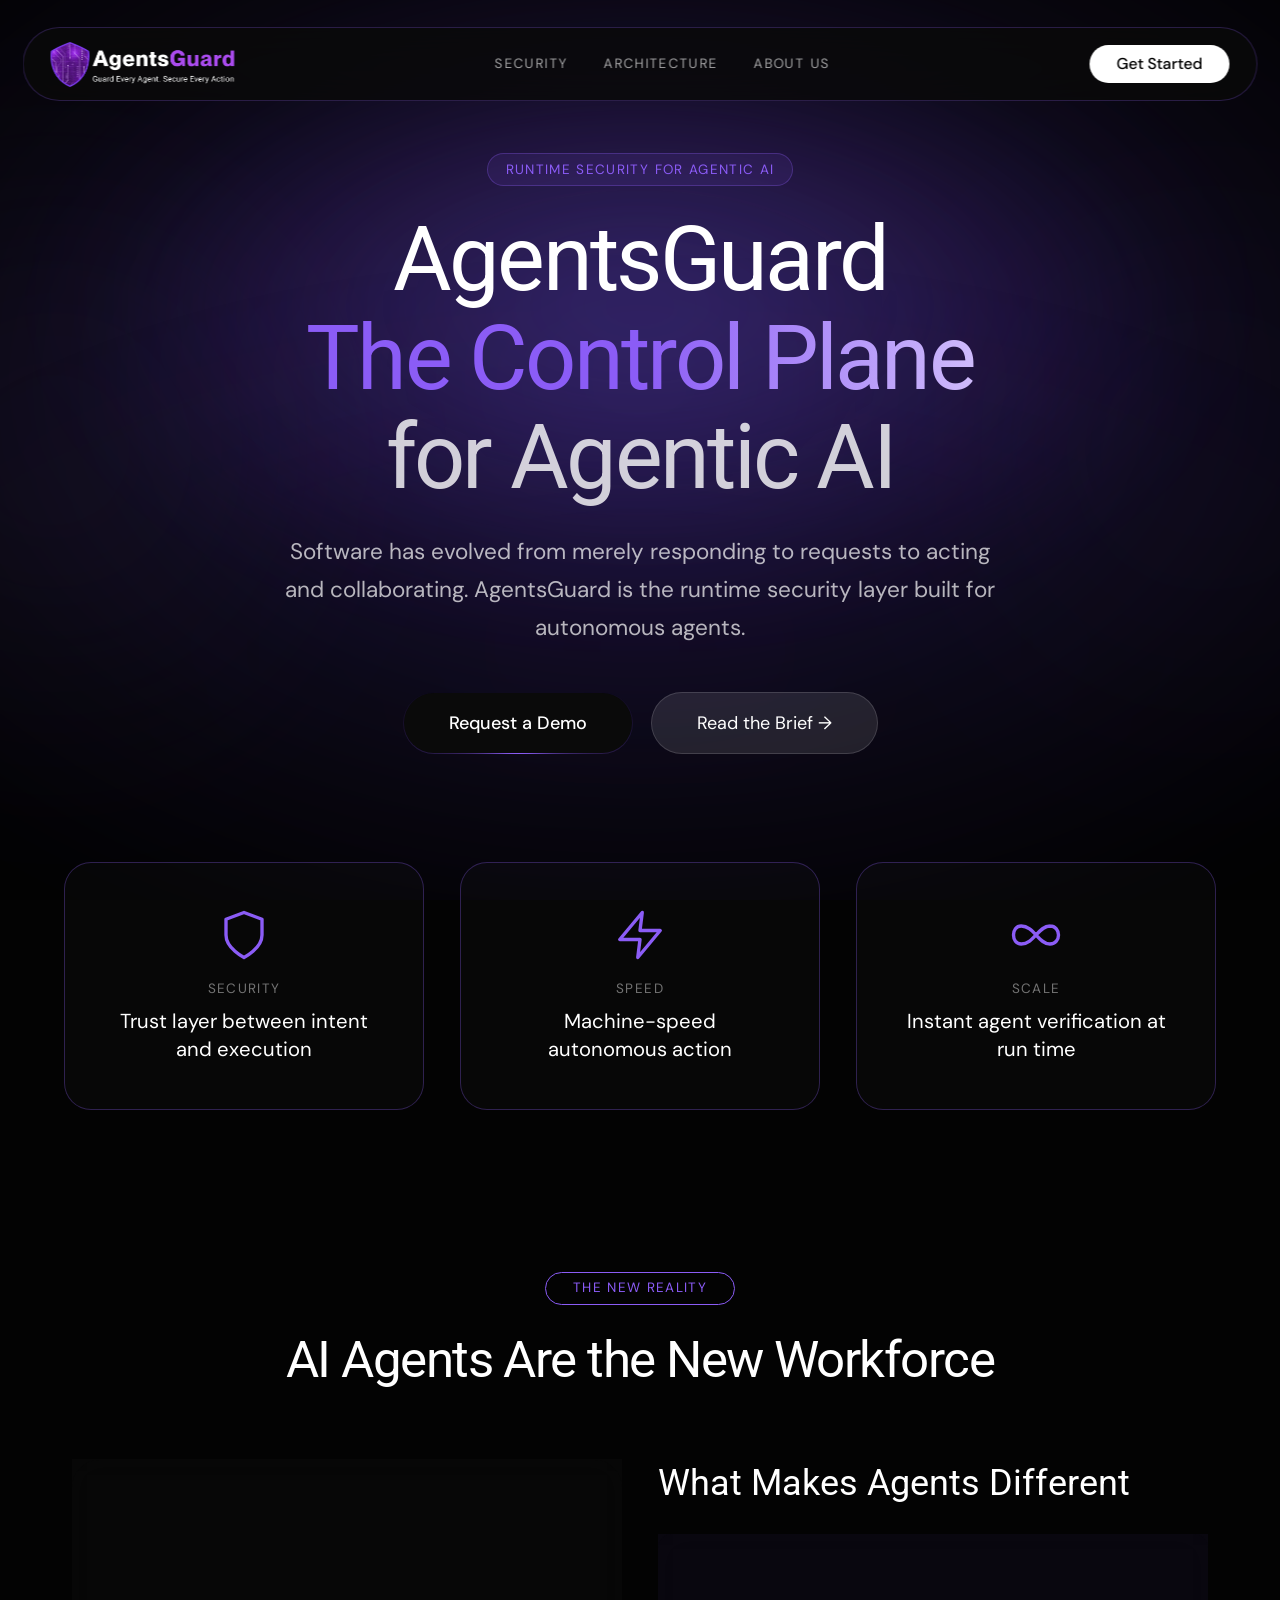
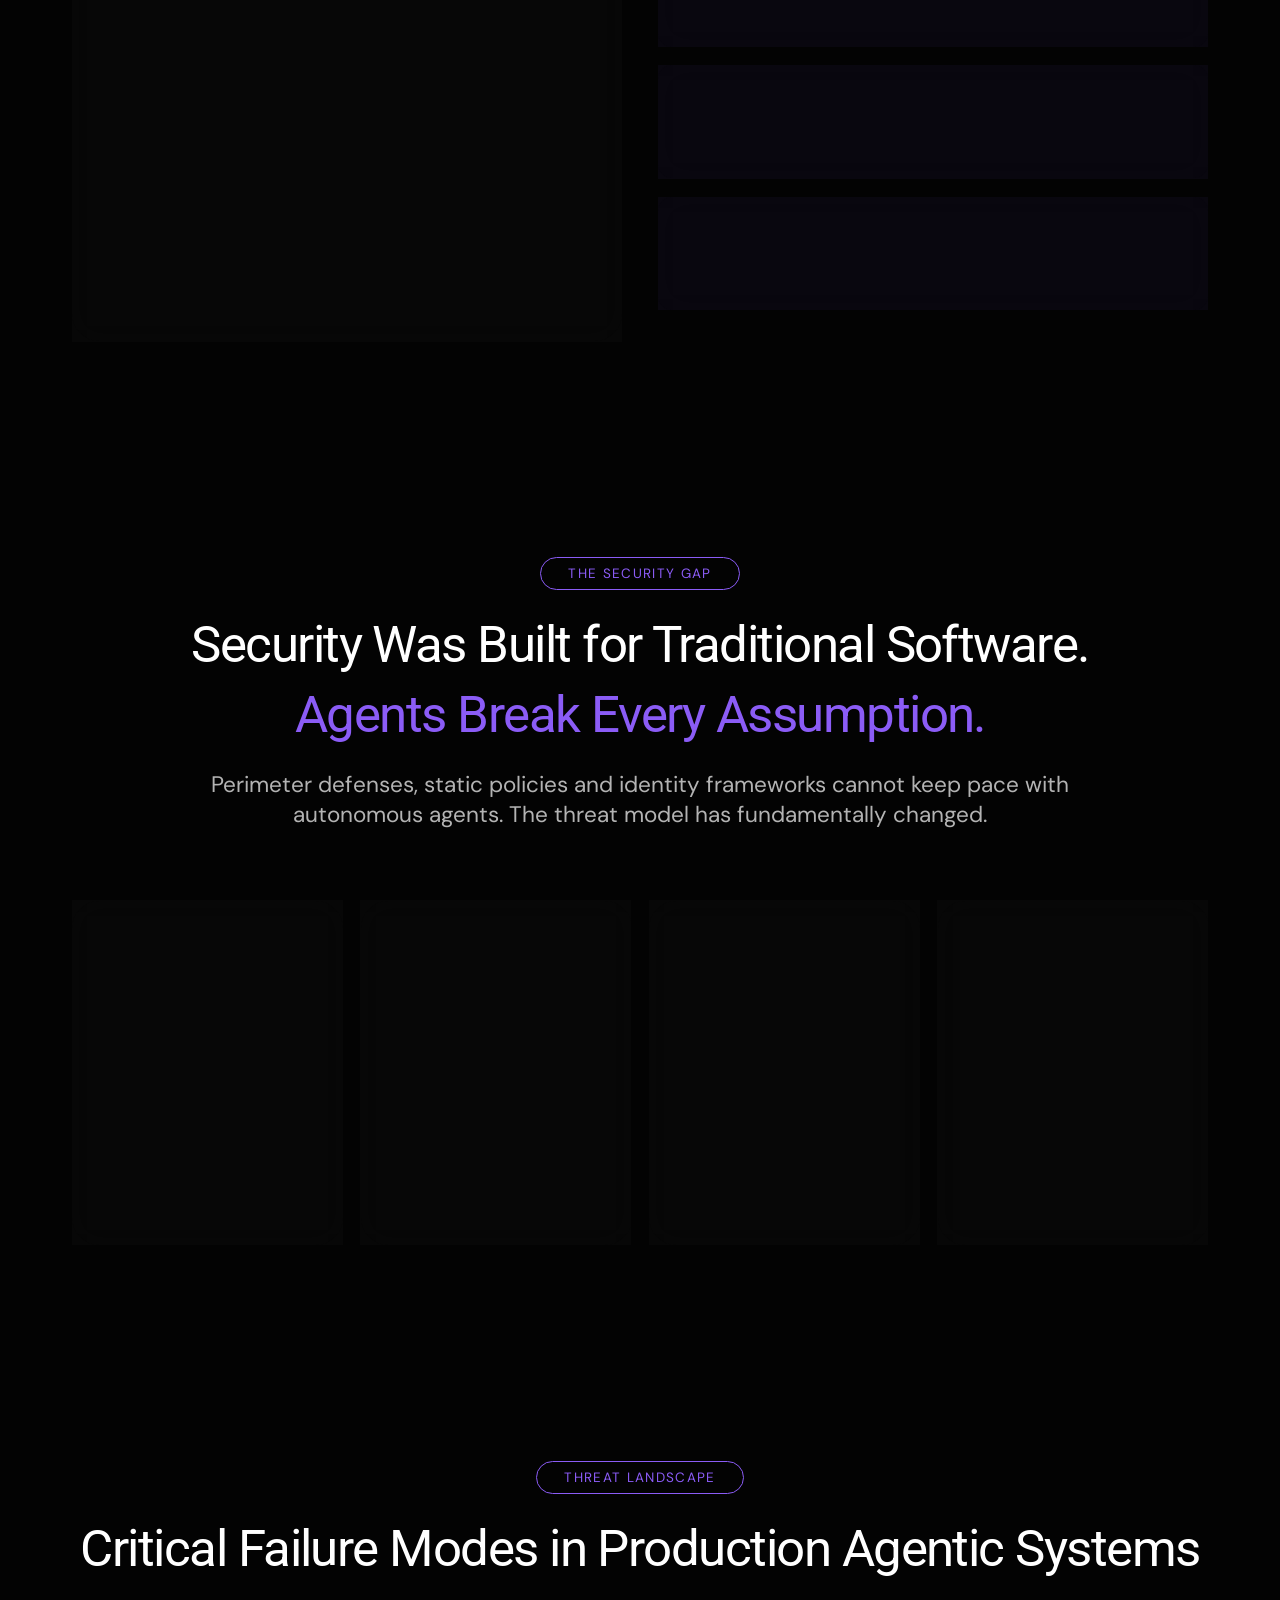
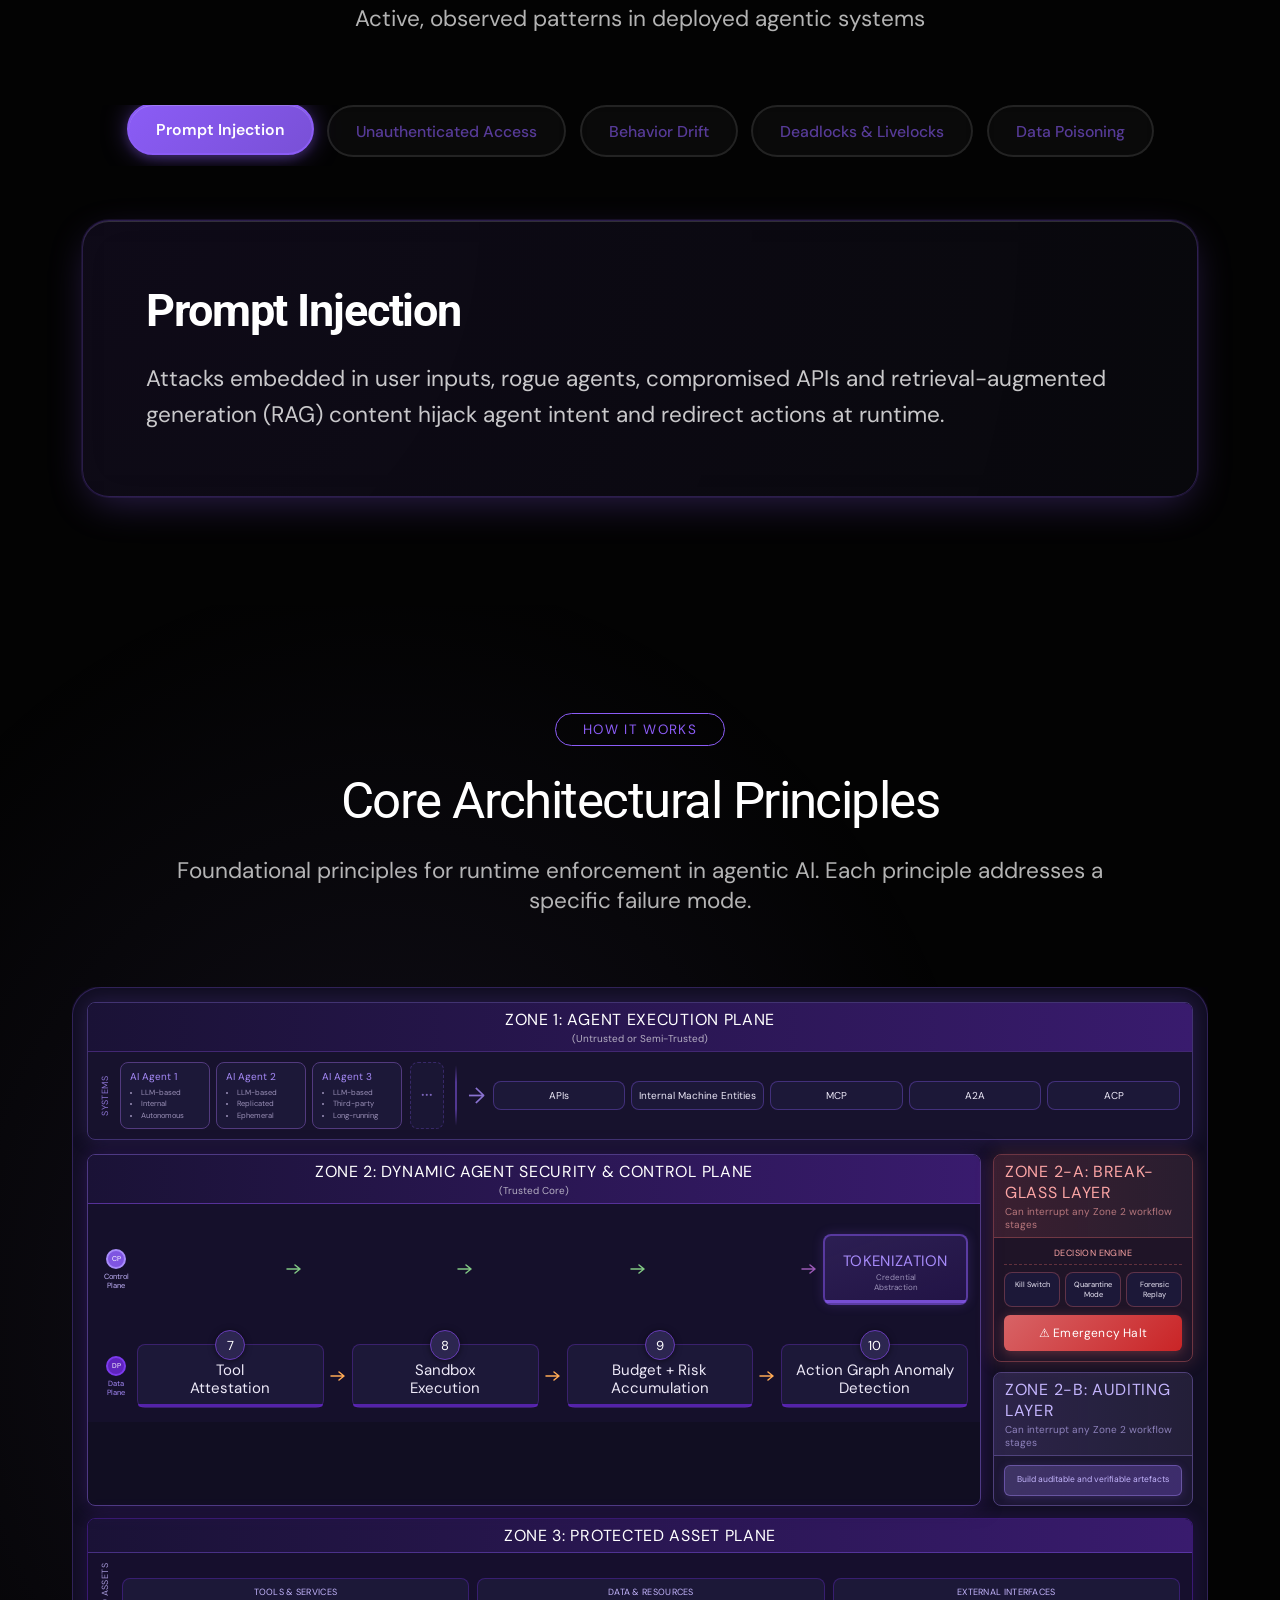
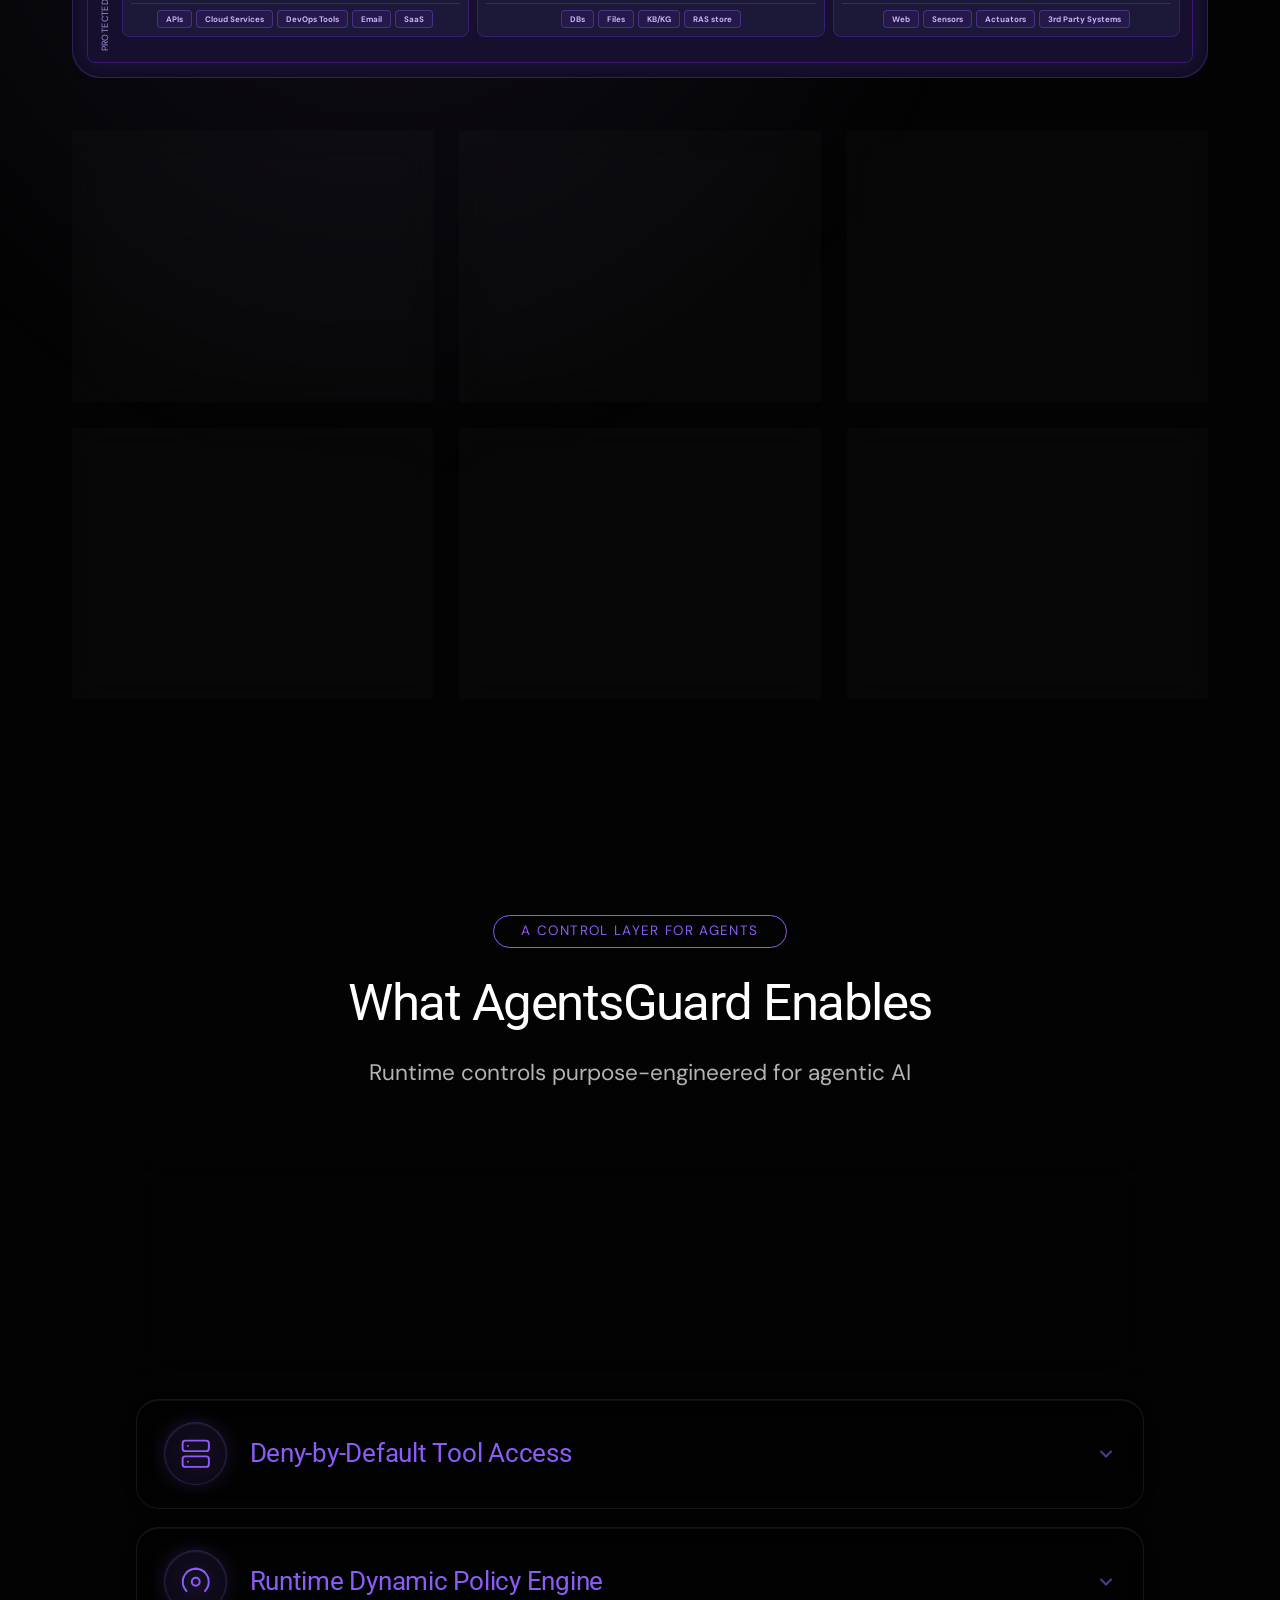
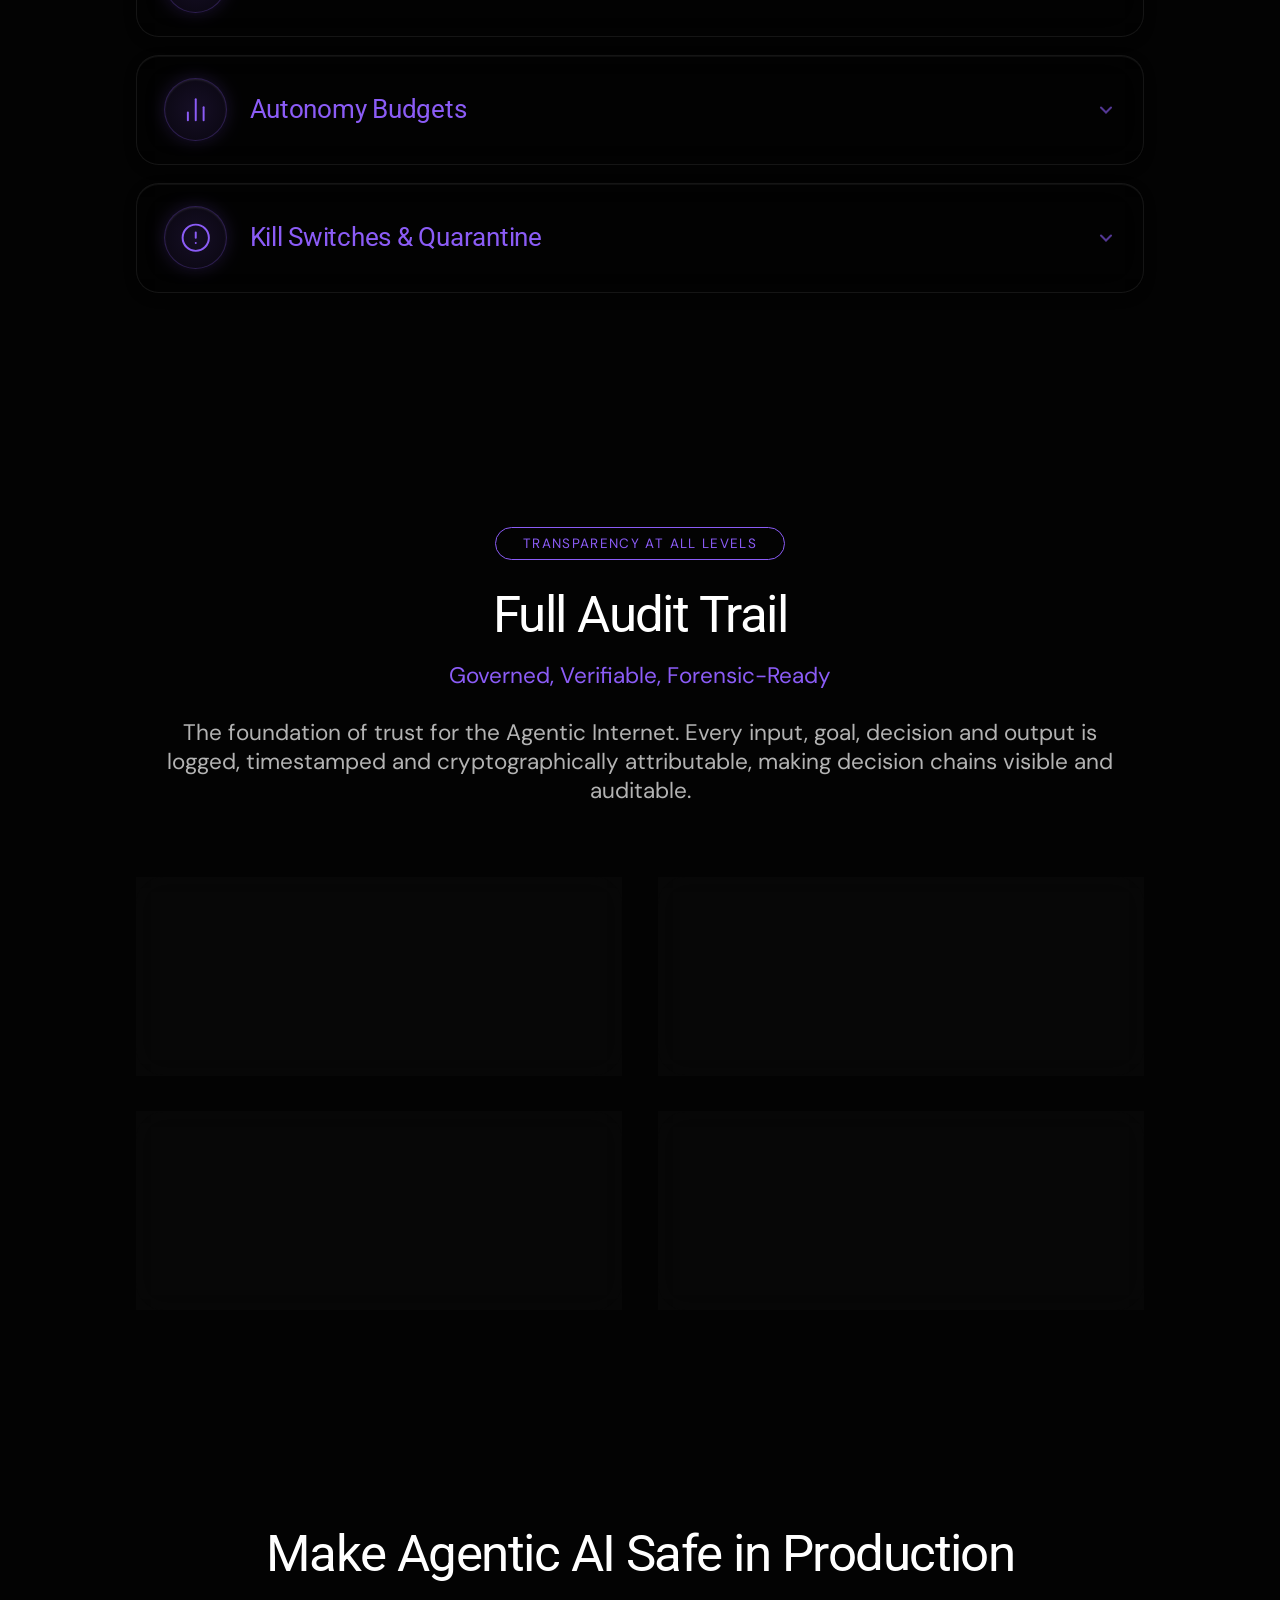
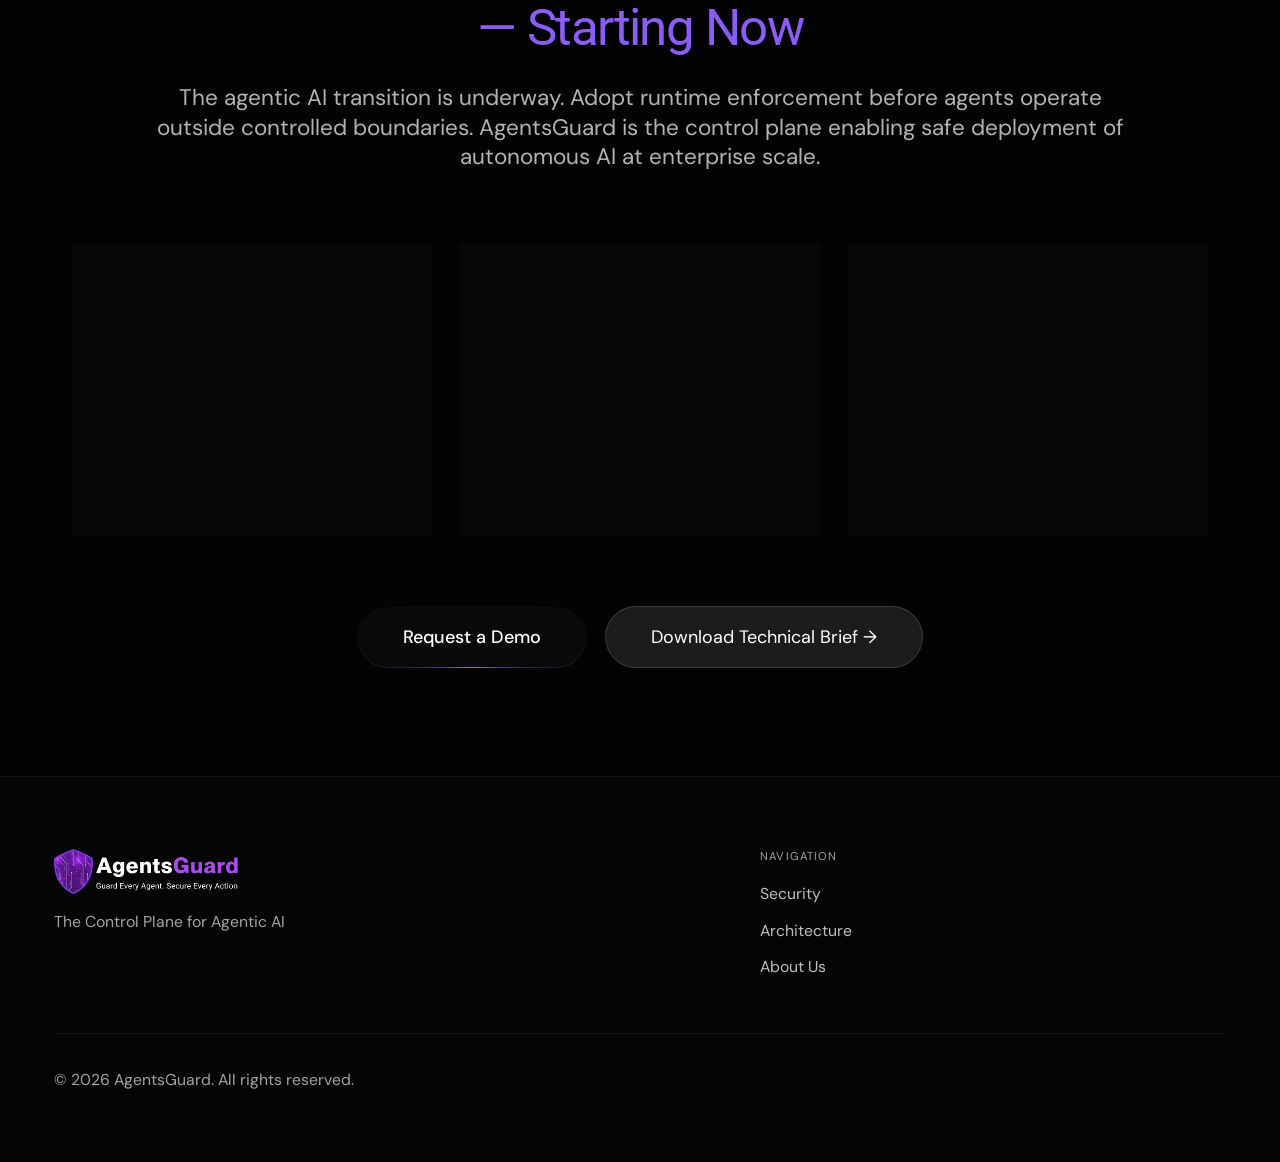
==== commit bd9b1afc: "Update styles and index with latest changes Co-Authored-By: Claude Sonnet 4.6 <noreply@anthropic.com" ====
--- a/index.html
+++ b/index.html
@@ -700,7 +700,7 @@
     <!-- ============================================================
          Trust Calibration / Tiered Decision
     ============================================================ -->
-    <section class="section" id="risk">
+    <!-- <section class="section" id="risk">
       <div class="container">
 
         <div class="section-header reveal">
@@ -769,7 +769,7 @@
         </div>
 
       </div>
-    </section>
+    </section> -->
 
     <!-- ============================================================
          Capabilities
--- a/assets/css/styles.css
+++ b/assets/css/styles.css
@@ -9,26 +9,32 @@
 /* 2. CSS Custom Properties
 -------------------------------------------------------------- */
 :root {
-  --color-bg:        #030303;
-  --color-text:      #ffffff;
-  --color-purple:    #8b5cf6;
+  --color-bg: #030303;
+  --color-text: #ffffff;
+  --color-purple: #8b5cf6;
   --color-purple-dim: rgba(139, 92, 246, 0.3);
-  --color-muted:     rgba(255, 255, 255, 0.7);
-  --color-subtle:    rgba(255, 255, 255, 0.05);
+  --color-muted: rgba(255, 255, 255, 0.7);
+  --color-subtle: rgba(255, 255, 255, 0.05);
 
   --font-heading: 'Roboto', sans-serif;
-  --font-body:    'DM Sans', system-ui, sans-serif;
+  --font-body: 'DM Sans', system-ui, sans-serif;
 
   --radius-card: 1.5rem;
   --radius-pill: 999px;
 
   --transition-smooth: all 0.4s cubic-bezier(0.23, 1, 0.32, 1);
-  --transition-fast:   all 0.3s cubic-bezier(0.23, 1, 0.32, 1);
+  --transition-fast: all 0.3s cubic-bezier(0.23, 1, 0.32, 1);
 }
 
 /* 3. Reset & Base
 -------------------------------------------------------------- */
-*, *::before, *::after { box-sizing: border-box; margin: 0; padding: 0; }
+*,
+*::before,
+*::after {
+  box-sizing: border-box;
+  margin: 0;
+  padding: 0;
+}
 
 html {
   scroll-behavior: smooth;
@@ -45,20 +51,40 @@
   min-height: 100vh;
 }
 
-img { display: block; max-width: 100%; }
-a  { text-decoration: none; color: inherit; }
-button { cursor: pointer; border: none; background: none; font-family: inherit; }
-ul, ol { list-style: none; }
+img {
+  display: block;
+  max-width: 100%;
+}
+
+a {
+  text-decoration: none;
+  color: inherit;
+}
+
+button {
+  cursor: pointer;
+  border: none;
+  background: none;
+  font-family: inherit;
+}
+
+ul,
+ol {
+  list-style: none;
+}
 
 /* 4. Layout Utilities
 -------------------------------------------------------------- */
 .container {
-  max-width: 80rem;     /* 1280px */
+  max-width: 80rem;
+  /* 1280px */
   margin-inline: auto;
   padding-inline: 1rem;
 }
 
-.container--narrow { max-width: 64rem; }
+.container--narrow {
+  max-width: 64rem;
+}
 
 .section {
   position: relative;
@@ -68,18 +94,64 @@
   scroll-margin-top: 6rem;
 }
 
-@media (min-width: 640px)  { .section { padding-block: 6rem;  padding-inline: 1.5rem; } }
-@media (min-width: 768px)  { .section { padding-block: 8rem;  padding-inline: 3rem;   } }
-
-.grid-2 { display: grid; gap: 2rem; }
-.grid-3 { display: grid; gap: 1.5rem; }
-.grid-4 { display: grid; gap: 1rem; }
-
-@media (min-width: 640px)  { .grid-2 { grid-template-columns: repeat(2, 1fr); } }
-@media (min-width: 768px)  { .grid-3 { grid-template-columns: repeat(2, 1fr); } }
-@media (min-width: 1024px) { .grid-3 { grid-template-columns: repeat(3, 1fr); } }
-@media (min-width: 640px)  { .grid-4 { grid-template-columns: repeat(2, 1fr); } }
-@media (min-width: 1024px) { .grid-4 { grid-template-columns: repeat(4, 1fr); } }
+@media (min-width: 640px) {
+  .section {
+    padding-block: 6rem;
+    padding-inline: 1.5rem;
+  }
+}
+
+@media (min-width: 768px) {
+  .section {
+    padding-block: 6rem;
+    padding-inline: 3rem;
+  }
+}
+
+.grid-2 {
+  display: grid;
+  gap: 2rem;
+}
+
+.grid-3 {
+  display: grid;
+  gap: 1.5rem;
+}
+
+.grid-4 {
+  display: grid;
+  gap: 1rem;
+}
+
+@media (min-width: 640px) {
+  .grid-2 {
+    grid-template-columns: repeat(2, 1fr);
+  }
+}
+
+@media (min-width: 768px) {
+  .grid-3 {
+    grid-template-columns: repeat(2, 1fr);
+  }
+}
+
+@media (min-width: 1024px) {
+  .grid-3 {
+    grid-template-columns: repeat(3, 1fr);
+  }
+}
+
+@media (min-width: 640px) {
+  .grid-4 {
+    grid-template-columns: repeat(2, 1fr);
+  }
+}
+
+@media (min-width: 1024px) {
+  .grid-4 {
+    grid-template-columns: repeat(4, 1fr);
+  }
+}
 
 /* 5. Background – Floating Orbs
 -------------------------------------------------------------- */
@@ -104,11 +176,11 @@
   height: 70rem;
   opacity: 0.9;
   background: radial-gradient(ellipse at center,
-    rgba(109, 76, 255, 0.30) 0%,
-    rgba(91, 60, 201, 0.24) 22%,
-    rgba(59, 42, 122, 0.16) 42%,
-    rgba(14, 10, 28, 0.04) 68%,
-    transparent 82%);
+      rgba(109, 76, 255, 0.30) 0%,
+      rgba(91, 60, 201, 0.24) 22%,
+      rgba(59, 42, 122, 0.16) 42%,
+      rgba(14, 10, 28, 0.04) 68%,
+      transparent 82%);
   filter: blur(72px);
 }
 
@@ -120,10 +192,10 @@
   height: 30rem;
   opacity: 0.75;
   background: radial-gradient(ellipse at center,
-    rgba(128, 97, 255, 0.34) 0%,
-    rgba(139, 92, 246, 0.22) 30%,
-    rgba(124, 58, 237, 0.10) 55%,
-    transparent 76%);
+      rgba(128, 97, 255, 0.34) 0%,
+      rgba(139, 92, 246, 0.22) 30%,
+      rgba(124, 58, 237, 0.10) 55%,
+      transparent 76%);
   filter: blur(64px);
 }
 
@@ -134,9 +206,9 @@
   height: 42rem;
   opacity: 0.34;
   background: radial-gradient(circle,
-    rgba(167, 139, 250, 0.20) 0%,
-    rgba(128, 97, 255, 0.08) 40%,
-    transparent 74%);
+      rgba(167, 139, 250, 0.20) 0%,
+      rgba(128, 97, 255, 0.08) 40%,
+      transparent 74%);
   filter: blur(96px);
 }
 
@@ -147,9 +219,9 @@
   height: 40rem;
   opacity: 0.28;
   background: radial-gradient(circle,
-    rgba(139, 92, 246, 0.18) 0%,
-    rgba(109, 76, 255, 0.08) 38%,
-    transparent 74%);
+      rgba(139, 92, 246, 0.18) 0%,
+      rgba(109, 76, 255, 0.08) 38%,
+      transparent 74%);
   filter: blur(100px);
 }
 
@@ -161,9 +233,9 @@
   height: 36rem;
   opacity: 0.34;
   background: radial-gradient(ellipse at center,
-    rgba(44, 31, 92, 0.16) 0%,
-    rgba(22, 16, 42, 0.10) 42%,
-    transparent 78%);
+      rgba(44, 31, 92, 0.16) 0%,
+      rgba(22, 16, 42, 0.10) 42%,
+      transparent 78%);
   filter: blur(88px);
 }
 
@@ -179,7 +251,12 @@
   max-width: 80rem;
 }
 
-@media (min-width: 640px) { .header { top: 1.5rem; width: calc(100% - 2.5rem); } }
+@media (min-width: 640px) {
+  .header {
+    top: 1.5rem;
+    width: calc(100% - 2.5rem);
+  }
+}
 
 .header__nav {
   display: flex;
@@ -193,10 +270,22 @@
   border: 1px solid rgba(139, 92, 246, 0.25);
 }
 
-@media (min-width: 640px) { .header__nav { border-radius: var(--radius-pill); padding-inline: 1.5rem; } }
-
-.header__logo img { height: 2rem; }
-@media (min-width: 640px) { .header__logo img { height: 2.5rem; } }
+@media (min-width: 640px) {
+  .header__nav {
+    border-radius: var(--radius-pill);
+    padding-inline: 1.5rem;
+  }
+}
+
+.header__logo img {
+  height: 2rem;
+}
+
+@media (min-width: 640px) {
+  .header__logo img {
+    height: 2.5rem;
+  }
+}
 
 .header__links {
   display: none;
@@ -206,7 +295,11 @@
   justify-content: center;
 }
 
-@media (min-width: 1280px) { .header__links { display: flex; } }
+@media (min-width: 1280px) {
+  .header__links {
+    display: flex;
+  }
+}
 
 .header__link {
   font-size: 0.75rem;
@@ -216,9 +309,16 @@
   transition: color 260ms ease, transform 260ms ease;
 }
 
-.header__link:hover { color: #fff; transform: translateY(-1px); }
-
-.header__right { display: flex; align-items: center; gap: 0.75rem; }
+.header__link:hover {
+  color: #fff;
+  transform: translateY(-1px);
+}
+
+.header__right {
+  display: flex;
+  align-items: center;
+  gap: 0.75rem;
+}
 
 .btn-cta {
   display: inline-block;
@@ -232,9 +332,16 @@
   transition: var(--transition-fast);
 }
 
-@media (min-width: 640px) { .btn-cta { padding: 0.5rem 1.5rem; font-size: 0.875rem; } }
-
-.btn-cta:hover { background: rgba(255,255,255,0.9); }
+@media (min-width: 640px) {
+  .btn-cta {
+    padding: 0.5rem 1.5rem;
+    font-size: 0.875rem;
+  }
+}
+
+.btn-cta:hover {
+  background: rgba(255, 255, 255, 0.9);
+}
 
 /* Hamburger */
 .hamburger {
@@ -248,7 +355,11 @@
   flex-shrink: 0;
 }
 
-@media (min-width: 1280px) { .hamburger { display: none; } }
+@media (min-width: 1280px) {
+  .hamburger {
+    display: none;
+  }
+}
 
 .hamburger__bar {
   display: block;
@@ -259,9 +370,19 @@
   transition: transform 300ms ease, opacity 300ms ease;
 }
 
-.hamburger.is-open .hamburger__bar:nth-child(1) { transform: translateY(6.5px) rotate(45deg); opacity: 1; }
-.hamburger.is-open .hamburger__bar:nth-child(2) { opacity: 0; }
-.hamburger.is-open .hamburger__bar:nth-child(3) { transform: translateY(-6.5px) rotate(-45deg); opacity: 1; }
+.hamburger.is-open .hamburger__bar:nth-child(1) {
+  transform: translateY(6.5px) rotate(45deg);
+  opacity: 1;
+}
+
+.hamburger.is-open .hamburger__bar:nth-child(2) {
+  opacity: 0;
+}
+
+.hamburger.is-open .hamburger__bar:nth-child(3) {
+  transform: translateY(-6.5px) rotate(-45deg);
+  opacity: 1;
+}
 
 /* Mobile dropdown */
 .mobile-menu {
@@ -272,7 +393,10 @@
   margin-top: 0.5rem;
 }
 
-.mobile-menu.is-open { max-height: 200px; opacity: 1; }
+.mobile-menu.is-open {
+  max-height: 200px;
+  opacity: 1;
+}
 
 .mobile-menu__inner {
   display: flex;
@@ -295,7 +419,10 @@
   transition: background 200ms ease, color 200ms ease;
 }
 
-.mobile-menu__link:hover { background: rgba(139, 92, 246, 0.1); color: #fff; }
+.mobile-menu__link:hover {
+  background: rgba(139, 92, 246, 0.1);
+  color: #fff;
+}
 
 /* 7. Eyebrow / Badge Pills
 -------------------------------------------------------------- */
@@ -356,19 +483,30 @@
   padding: 1.5rem;
 }
 
-@media (min-width: 640px) { .card { padding: 2rem; } }
-@media (min-width: 768px) { .card { padding: 2.5rem; } }
-
-.card--purple-border { border-color: var(--color-purple-dim); }
+@media (min-width: 640px) {
+  .card {
+    padding: 2rem;
+  }
+}
+
+@media (min-width: 768px) {
+  .card {
+    padding: 2.5rem;
+  }
+}
+
+.card--purple-border {
+  border-color: var(--color-purple-dim);
+}
 
 .card--purple-gradient {
-  background: linear-gradient(135deg, rgba(139, 92, 246, 0.08) 0%, rgba(255,255,255,0.02) 100%);
+  background: linear-gradient(135deg, rgba(139, 92, 246, 0.08) 0%, rgba(255, 255, 255, 0.02) 100%);
   border-color: rgba(139, 92, 246, 0.2);
 }
 
 .card--purple-glow-left {
   border: 2px solid var(--color-purple-dim);
-  background: linear-gradient(90deg, rgba(139,92,246,0.1) 0%, transparent 50%);
+  background: linear-gradient(90deg, rgba(139, 92, 246, 0.1) 0%, transparent 50%);
 }
 
 @media (hover: hover) and (pointer: fine) {
@@ -380,13 +518,57 @@
 
 /* 10. Animations
 -------------------------------------------------------------- */
-@keyframes fade-in      { from { opacity: 0; }                         to { opacity: 1; }              }
-@keyframes fade-in-up   { from { opacity: 0; transform: translateY(30px); } to { opacity: 1; transform: translateY(0); } }
-@keyframes shimmer      { 0% { background-position: -200% center; }    100% { background-position: 200% center; } }
-@keyframes spin-slow    { from { transform: rotate(0deg); }             to { transform: rotate(360deg); } }
-
-.anim-fade-in    { animation: fade-in 0.8s ease-out forwards; opacity: 0; }
-.anim-fade-in-up { animation: fade-in-up 0.8s cubic-bezier(0.23, 1, 0.32, 1) forwards; opacity: 0; }
+@keyframes fade-in {
+  from {
+    opacity: 0;
+  }
+
+  to {
+    opacity: 1;
+  }
+}
+
+@keyframes fade-in-up {
+  from {
+    opacity: 0;
+    transform: translateY(30px);
+  }
+
+  to {
+    opacity: 1;
+    transform: translateY(0);
+  }
+}
+
+@keyframes shimmer {
+  0% {
+    background-position: -200% center;
+  }
+
+  100% {
+    background-position: 200% center;
+  }
+}
+
+@keyframes spin-slow {
+  from {
+    transform: rotate(0deg);
+  }
+
+  to {
+    transform: rotate(360deg);
+  }
+}
+
+.anim-fade-in {
+  animation: fade-in 0.8s ease-out forwards;
+  opacity: 0;
+}
+
+.anim-fade-in-up {
+  animation: fade-in-up 0.8s cubic-bezier(0.23, 1, 0.32, 1) forwards;
+  opacity: 0;
+}
 
 .shimmer-text {
   background: linear-gradient(90deg, #8b5cf6 0%, #8b5cf6 25%, #ffffff 50%, #8b5cf6 75%, #8b5cf6 100%);
@@ -398,8 +580,16 @@
 }
 
 /* ScrollReveal */
-.reveal            { opacity: 0; transform: translateY(2rem); transition: opacity 1s ease-out, transform 1s ease-out; }
-.reveal.is-visible { opacity: 1; transform: translateY(0); }
+.reveal {
+  opacity: 0;
+  transform: translateY(2rem);
+  transition: opacity 1s ease-out, transform 1s ease-out;
+}
+
+.reveal.is-visible {
+  opacity: 1;
+  transform: translateY(0);
+}
 
 /* 11. Hero
 -------------------------------------------------------------- */
@@ -414,10 +604,26 @@
   text-align: center;
 }
 
-@media (min-width: 640px) { .hero { padding-top: 7rem; padding-inline: 1.5rem; } }
-@media (min-width: 768px) { .hero { padding-top: 8.5rem; padding-inline: 3rem; }   }
-
-.hero__inner { max-width: 80rem; margin-inline: auto; position: relative; z-index: 10; }
+@media (min-width: 640px) {
+  .hero {
+    padding-top: 7rem;
+    padding-inline: 1.5rem;
+  }
+}
+
+@media (min-width: 768px) {
+  .hero {
+    padding-top: 8.5rem;
+    padding-inline: 3rem;
+  }
+}
+
+.hero__inner {
+  max-width: 80rem;
+  margin-inline: auto;
+  position: relative;
+  z-index: 10;
+}
 
 .hero__title {
   font-family: var(--font-heading);
@@ -430,10 +636,20 @@
   opacity: 0;
 }
 
-@media (min-width: 1280px) { .hero__title { font-size: 5rem; } }
-
-.hero__title span { display: block; margin-bottom: 0.25rem; }
-.hero__title span.muted { color: rgba(255,255,255,0.8); }
+@media (min-width: 1280px) {
+  .hero__title {
+    font-size: 5rem;
+  }
+}
+
+.hero__title span {
+  display: block;
+  margin-bottom: 0.25rem;
+}
+
+.hero__title span.muted {
+  color: rgba(255, 255, 255, 0.8);
+}
 
 .hero__body {
   font-size: clamp(1rem, 2vw, 1.25rem);
@@ -456,7 +672,12 @@
   opacity: 0;
 }
 
-@media (min-width: 640px) { .hero__actions { flex-direction: row; justify-content: center; } }
+@media (min-width: 640px) {
+  .hero__actions {
+    flex-direction: row;
+    justify-content: center;
+  }
+}
 
 .hero__stat-grid {
   display: grid;
@@ -469,8 +690,20 @@
   margin-top: 3rem;
 }
 
-@media (min-width: 640px) { .hero__stat-grid { grid-template-columns: repeat(3, 1fr); gap: 1.5rem; margin-top: 4rem; } }
-@media (min-width: 768px) { .hero__stat-grid { gap: 2rem; margin-top: 6rem; } }
+@media (min-width: 640px) {
+  .hero__stat-grid {
+    grid-template-columns: repeat(3, 1fr);
+    gap: 1.5rem;
+    margin-top: 4rem;
+  }
+}
+
+@media (min-width: 768px) {
+  .hero__stat-grid {
+    gap: 2rem;
+    margin-top: 6rem;
+  }
+}
 
 .stat-card {
   padding: 1.5rem;
@@ -481,22 +714,65 @@
   transition: var(--transition-smooth);
 }
 
-@media (min-width: 640px) { .stat-card { border-radius: 1.5rem; padding: 2rem; } }
-@media (min-width: 768px) { .stat-card { padding: 2.5rem; } }
+@media (min-width: 640px) {
+  .stat-card {
+    border-radius: 1.5rem;
+    padding: 2rem;
+  }
+}
+
+@media (min-width: 768px) {
+  .stat-card {
+    padding: 2.5rem;
+  }
+}
 
 @media (hover: hover) and (pointer: fine) {
-  .stat-card:hover { transform: translateY(-4px); filter: drop-shadow(0 18px 32px rgba(128, 97, 255, 0.18)); }
-}
-
-.stat-card__icon { color: var(--color-purple); margin-bottom: 1rem; display: flex; justify-content: center; }
-.stat-card__icon svg { width: 2.5rem; height: 2.5rem; }
-.stat-card__label { font-size: 0.625rem; text-transform: uppercase; letter-spacing: 0.1em; color: #737373; margin-bottom: 0.5rem; }
-.stat-card__text  { font-size: 0.875rem; color: #fff; line-height: 1.4; }
-
-@media (min-width: 640px) {
-  .stat-card__icon svg { width: 3rem; height: 3rem; }
-  .stat-card__label { font-size: 0.75rem; }
-  .stat-card__text  { font-size: 1.125rem; }
+  .stat-card:hover {
+    transform: translateY(-4px);
+    filter: drop-shadow(0 18px 32px rgba(128, 97, 255, 0.18));
+  }
+}
+
+.stat-card__icon {
+  color: var(--color-purple);
+  margin-bottom: 1rem;
+  display: flex;
+  justify-content: center;
+}
+
+.stat-card__icon svg {
+  width: 2.5rem;
+  height: 2.5rem;
+}
+
+.stat-card__label {
+  font-size: 0.625rem;
+  text-transform: uppercase;
+  letter-spacing: 0.1em;
+  color: #737373;
+  margin-bottom: 0.5rem;
+}
+
+.stat-card__text {
+  font-size: 0.875rem;
+  color: #fff;
+  line-height: 1.4;
+}
+
+@media (min-width: 640px) {
+  .stat-card__icon svg {
+    width: 3rem;
+    height: 3rem;
+  }
+
+  .stat-card__label {
+    font-size: 0.75rem;
+  }
+
+  .stat-card__text {
+    font-size: 1.125rem;
+  }
 }
 
 /* 12. Shiny Border Button
@@ -527,29 +803,27 @@
 
 .shiny-btn__ring--blur {
   background: conic-gradient(from 0deg,
-    transparent 0%,
-    transparent 20%,
-    rgba(139,92,246,0.3) 35%,
-    rgba(139,92,246,0.8) 45%,
-    #8b5cf6 50%,
-    rgba(139,92,246,0.8) 55%,
-    rgba(139,92,246,0.3) 65%,
-    transparent 80%,
-    transparent 100%
-  );
+      transparent 0%,
+      transparent 20%,
+      rgba(139, 92, 246, 0.3) 35%,
+      rgba(139, 92, 246, 0.8) 45%,
+      #8b5cf6 50%,
+      rgba(139, 92, 246, 0.8) 55%,
+      rgba(139, 92, 246, 0.3) 65%,
+      transparent 80%,
+      transparent 100%);
   filter: blur(8px);
 }
 
 .shiny-btn__ring--solid {
   background: conic-gradient(from 0deg,
-    transparent 0%,
-    transparent 30%,
-    rgba(139,92,246,0.5) 42%,
-    #8b5cf6 50%,
-    rgba(139,92,246,0.5) 58%,
-    transparent 70%,
-    transparent 100%
-  );
+      transparent 0%,
+      transparent 30%,
+      rgba(139, 92, 246, 0.5) 42%,
+      #8b5cf6 50%,
+      rgba(139, 92, 246, 0.5) 58%,
+      transparent 70%,
+      transparent 100%);
 }
 
 .shiny-btn__inner {
@@ -566,7 +840,12 @@
   display: block;
 }
 
-@media (min-width: 640px) { .shiny-btn__inner { padding: 1rem 2.5rem; font-size: 1rem; } }
+@media (min-width: 640px) {
+  .shiny-btn__inner {
+    padding: 1rem 2.5rem;
+    font-size: 1rem;
+  }
+}
 
 /* Ghost button */
 .btn-ghost {
@@ -574,16 +853,23 @@
   color: #fff;
   border-radius: var(--radius-pill);
   font-size: 0.875rem;
-  background: rgba(255,255,255,0.1);
-  border: 1px solid rgba(255,255,255,0.14);
+  background: rgba(255, 255, 255, 0.1);
+  border: 1px solid rgba(255, 255, 255, 0.14);
   backdrop-filter: blur(10px);
   transition: var(--transition-fast);
   white-space: nowrap;
 }
 
-@media (min-width: 640px) { .btn-ghost { padding: 1rem 2.5rem; font-size: 1rem; } }
-
-.btn-ghost:hover { background: rgba(255,255,255,0.15); }
+@media (min-width: 640px) {
+  .btn-ghost {
+    padding: 1rem 2.5rem;
+    font-size: 1rem;
+  }
+}
+
+.btn-ghost:hover {
+  background: rgba(255, 255, 255, 0.15);
+}
 
 /* 13. Threat Landscape Tabs
 -------------------------------------------------------------- */
@@ -597,9 +883,17 @@
   padding-bottom: 0.5rem;
 }
 
-.threat-tabs::-webkit-scrollbar { display: none; }
-
-@media (min-width: 640px) { .threat-tabs { justify-content: center; gap: 0.75rem; margin-bottom: 3rem; } }
+.threat-tabs::-webkit-scrollbar {
+  display: none;
+}
+
+@media (min-width: 640px) {
+  .threat-tabs {
+    justify-content: center;
+    gap: 0.75rem;
+    margin-bottom: 3rem;
+  }
+}
 
 .threat-tab {
   padding: 0.75rem 1rem;
@@ -609,38 +903,58 @@
   white-space: nowrap;
   flex-shrink: 0;
   cursor: pointer;
-  background: rgba(255,255,255,0.03);
-  border: 2px solid rgba(255,255,255,0.1);
+  background: rgba(255, 255, 255, 0.03);
+  border: 2px solid rgba(255, 255, 255, 0.1);
   color: rgba(139, 92, 246, 0.6);
   transition: var(--transition-fast);
   backdrop-filter: blur(8px);
 }
 
-@media (min-width: 640px) { .threat-tab { padding: 0.75rem 1.5rem; font-size: 0.875rem; } }
+@media (min-width: 640px) {
+  .threat-tab {
+    padding: 0.75rem 1.5rem;
+    font-size: 0.875rem;
+  }
+}
 
 .threat-tab.is-active {
-  background: linear-gradient(135deg, #8b5cf6 0%, rgba(139,92,246,0.87) 100%);
+  background: linear-gradient(135deg, #8b5cf6 0%, rgba(139, 92, 246, 0.87) 100%);
   border-color: #8b5cf6;
   color: #fff;
   font-weight: 600;
   transform: translateY(-2px);
-  box-shadow: 0 0 28px -4px rgba(139,92,246,0.56), 0 4px 12px -2px rgba(139,92,246,0.31), inset 0 1px 0 rgba(255,255,255,0.2);
-}
-
-.threat-panel { display: none; }
-.threat-panel.is-active { display: block; }
+  box-shadow: 0 0 28px -4px rgba(139, 92, 246, 0.56), 0 4px 12px -2px rgba(139, 92, 246, 0.31), inset 0 1px 0 rgba(255, 255, 255, 0.2);
+}
+
+.threat-panel {
+  display: none;
+}
+
+.threat-panel.is-active {
+  display: block;
+}
 
 .threat-card {
   border-radius: 1.25rem;
-  border: 1.5px solid rgba(139,92,246,0.25);
-  background: radial-gradient(circle at top left, rgba(139,92,246,0.09) 0%, rgba(10,10,15,0.8) 100%);
+  border: 1.5px solid rgba(139, 92, 246, 0.25);
+  background: radial-gradient(circle at top left, rgba(139, 92, 246, 0.09) 0%, rgba(10, 10, 15, 0.8) 100%);
   backdrop-filter: blur(24px);
-  box-shadow: 0 12px 40px -8px rgba(139,92,246,0.31), 0 0 0 1px rgba(139,92,246,0.12), inset 0 1px 0 rgba(255,255,255,0.15);
+  box-shadow: 0 12px 40px -8px rgba(139, 92, 246, 0.31), 0 0 0 1px rgba(139, 92, 246, 0.12), inset 0 1px 0 rgba(255, 255, 255, 0.15);
   padding: 1.5rem;
 }
 
-@media (min-width: 640px) { .threat-card { border-radius: 1.5rem; padding: 2.5rem 3rem; } }
-@media (min-width: 768px) { .threat-card { padding: 3.5rem; } }
+@media (min-width: 640px) {
+  .threat-card {
+    border-radius: 1.5rem;
+    padding: 2.5rem 3rem;
+  }
+}
+
+@media (min-width: 768px) {
+  .threat-card {
+    padding: 3.5rem;
+  }
+}
 
 .threat-card h3 {
   font-family: var(--font-heading);
@@ -652,7 +966,7 @@
 
 .threat-card p {
   font-size: clamp(0.875rem, 2vw, 1.25rem);
-  color: rgba(255,255,255,0.78);
+  color: rgba(255, 255, 255, 0.78);
   font-weight: 400;
   line-height: 1.6;
 }
@@ -661,19 +975,19 @@
 -------------------------------------------------------------- */
 .accordion-item {
   border-radius: 1.25rem;
-  border: 1px solid rgba(255,255,255,0.08);
-  background: rgba(0,0,0,0.3);
+  border: 1px solid rgba(255, 255, 255, 0.08);
+  background: rgba(0, 0, 0, 0.3);
   backdrop-filter: blur(20px);
   cursor: pointer;
   transition: var(--transition-smooth);
-  box-shadow: 0 4px 16px -4px rgba(0,0,0,0.3), inset 0 1px 0 rgba(255,255,255,0.05);
+  box-shadow: 0 4px 16px -4px rgba(0, 0, 0, 0.3), inset 0 1px 0 rgba(255, 255, 255, 0.05);
   margin-bottom: 1rem;
 }
 
 .accordion-item.is-open {
-  border-color: rgba(139,92,246,0.19);
-  background: radial-gradient(circle at top left, rgba(139,92,246,0.05) 0%, rgba(0,0,0,0.4) 100%);
-  box-shadow: 0 8px 32px -8px rgba(139,92,246,0.25), inset 0 1px 0 rgba(255,255,255,0.1);
+  border-color: rgba(139, 92, 246, 0.19);
+  background: radial-gradient(circle at top left, rgba(139, 92, 246, 0.05) 0%, rgba(0, 0, 0, 0.4) 100%);
+  box-shadow: 0 8px 32px -8px rgba(139, 92, 246, 0.25), inset 0 1px 0 rgba(255, 255, 255, 0.1);
 }
 
 .accordion-header {
@@ -691,12 +1005,16 @@
   align-items: center;
   justify-content: center;
   flex-shrink: 0;
-  background: radial-gradient(circle at center, rgba(139,92,246,0.15) 0%, rgba(139,92,246,0.06) 100%);
-  border: 1.5px solid rgba(139,92,246,0.25);
-  box-shadow: 0 0 20px -5px rgba(139,92,246,0.37), inset 0 1px 2px rgba(255,255,255,0.1);
-}
-
-.accordion-icon-wrap svg { width: 1.75rem; height: 1.75rem; color: var(--color-purple); }
+  background: radial-gradient(circle at center, rgba(139, 92, 246, 0.15) 0%, rgba(139, 92, 246, 0.06) 100%);
+  border: 1.5px solid rgba(139, 92, 246, 0.25);
+  box-shadow: 0 0 20px -5px rgba(139, 92, 246, 0.37), inset 0 1px 2px rgba(255, 255, 255, 0.1);
+}
+
+.accordion-icon-wrap svg {
+  width: 1.75rem;
+  height: 1.75rem;
+  color: var(--color-purple);
+}
 
 .accordion-title {
   font-family: var(--font-heading);
@@ -709,11 +1027,13 @@
 
 .accordion-chevron {
   flex-shrink: 0;
-  color: rgba(139,92,246,0.6);
+  color: rgba(139, 92, 246, 0.6);
   transition: transform 400ms ease;
 }
 
-.accordion-item.is-open .accordion-chevron { transform: rotate(180deg); }
+.accordion-item.is-open .accordion-chevron {
+  transform: rotate(180deg);
+}
 
 .accordion-body {
   overflow: hidden;
@@ -722,20 +1042,27 @@
   transition: max-height 400ms ease, opacity 400ms ease;
 }
 
-.accordion-item.is-open .accordion-body { max-height: 300px; opacity: 1; }
+.accordion-item.is-open .accordion-body {
+  max-height: 300px;
+  opacity: 1;
+}
 
 .accordion-content {
   padding: 0 1.5rem 1.5rem 1.5rem;
   padding-left: 1rem;
-  border-top: 1px solid rgba(139,92,246,0.09);
+  border-top: 1px solid rgba(139, 92, 246, 0.09);
   padding-top: 1.25rem;
 }
 
-@media (min-width: 640px) { .accordion-content { padding-left: 6.25rem; } }
+@media (min-width: 640px) {
+  .accordion-content {
+    padding-left: 6.25rem;
+  }
+}
 
 .accordion-content p {
   font-size: clamp(0.875rem, 1.5vw, 1rem);
-  color: rgba(255,255,255,0.65);
+  color: rgba(255, 255, 255, 0.65);
   line-height: 1.7;
 }
 
@@ -752,20 +1079,71 @@
   flex-shrink: 0;
 }
 
-@media (min-width: 640px) { .tier-icon { width: 4rem; height: 4rem; } }
-
-.tier-icon svg { width: 1.5rem; height: 1.5rem; color: #fff; }
-@media (min-width: 640px) { .tier-icon svg { width: 2rem; height: 2rem; } }
+@media (min-width: 640px) {
+  .tier-icon {
+    width: 4rem;
+    height: 4rem;
+  }
+}
+
+.tier-icon svg {
+  width: 1.5rem;
+  height: 1.5rem;
+  color: #fff;
+}
+
+@media (min-width: 640px) {
+  .tier-icon svg {
+    width: 2rem;
+    height: 2rem;
+  }
+}
 
 /* 16. Observability Grid
 -------------------------------------------------------------- */
-.obs-card { display: flex; align-items: flex-start; gap: 1rem; }
-.obs-card__icon { flex-shrink: 0; color: var(--color-purple); }
-.obs-card__icon svg { width: 2rem; height: 2rem; }
-@media (min-width: 640px) { .obs-card__icon svg { width: 2.5rem; height: 2.5rem; } }
-.obs-card__title { font-size: 1.125rem; color: var(--color-purple); margin-bottom: 0.375rem; }
-.obs-card__body  { font-size: 0.875rem; color: var(--color-muted); }
-@media (min-width: 640px) { .obs-card__title { font-size: 1.25rem; } .obs-card__body { font-size: 1rem; } }
+.obs-card {
+  display: flex;
+  align-items: flex-start;
+  gap: 1rem;
+}
+
+.obs-card__icon {
+  flex-shrink: 0;
+  color: var(--color-purple);
+}
+
+.obs-card__icon svg {
+  width: 2rem;
+  height: 2rem;
+}
+
+@media (min-width: 640px) {
+  .obs-card__icon svg {
+    width: 2.5rem;
+    height: 2.5rem;
+  }
+}
+
+.obs-card__title {
+  font-size: 1.125rem;
+  color: var(--color-purple);
+  margin-bottom: 0.375rem;
+}
+
+.obs-card__body {
+  font-size: 0.875rem;
+  color: var(--color-muted);
+}
+
+@media (min-width: 640px) {
+  .obs-card__title {
+    font-size: 1.25rem;
+  }
+
+  .obs-card__body {
+    font-size: 1rem;
+  }
+}
 
 /* 17. Person / Team Cards
 -------------------------------------------------------------- */
@@ -775,20 +1153,48 @@
   border-radius: 50%;
   overflow: hidden;
   margin-bottom: 1.25rem;
-  background: rgba(139,92,246,0.12);
-  border: 1px solid rgba(139,92,246,0.24);
+  background: rgba(139, 92, 246, 0.12);
+  border: 1px solid rgba(139, 92, 246, 0.24);
   display: flex;
   align-items: center;
   justify-content: center;
 }
 
-.person-avatar img { width: 100%; height: 100%; object-fit: cover; }
-.person-avatar__initials { color: var(--color-purple); font-family: var(--font-heading); font-size: 1.25rem; }
-
-.person-name { font-family: var(--font-heading); font-size: clamp(1.25rem, 3vw, 1.75rem); margin-bottom: 0.5rem; }
-.person-role { font-size: 0.875rem; color: var(--color-purple); margin-bottom: 1rem; }
-.person-bio  { font-size: 0.875rem; color: var(--color-muted); line-height: 1.7; }
-@media (min-width: 640px) { .person-bio { font-size: 1rem; } }
+.person-avatar img {
+  width: 100%;
+  height: 100%;
+  object-fit: cover;
+}
+
+.person-avatar__initials {
+  color: var(--color-purple);
+  font-family: var(--font-heading);
+  font-size: 1.25rem;
+}
+
+.person-name {
+  font-family: var(--font-heading);
+  font-size: clamp(1.25rem, 3vw, 1.75rem);
+  margin-bottom: 0.5rem;
+}
+
+.person-role {
+  font-size: 0.875rem;
+  color: var(--color-purple);
+  margin-bottom: 1rem;
+}
+
+.person-bio {
+  font-size: 0.875rem;
+  color: var(--color-muted);
+  line-height: 1.7;
+}
+
+@media (min-width: 640px) {
+  .person-bio {
+    font-size: 1rem;
+  }
+}
 
 /* 18. Footer
 -------------------------------------------------------------- */
@@ -796,7 +1202,7 @@
   position: relative;
   z-index: 10;
   background: #050505;
-  border-top: 1px solid rgba(255,255,255,0.05);
+  border-top: 1px solid rgba(255, 255, 255, 0.05);
 }
 
 .footer__inner {
@@ -805,7 +1211,11 @@
   padding: 4rem 1.5rem;
 }
 
-@media (min-width: 768px) { .footer__inner { padding: 4rem 3rem; } }
+@media (min-width: 768px) {
+  .footer__inner {
+    padding: 4rem 3rem;
+  }
+}
 
 .footer__grid {
   display: grid;
@@ -813,35 +1223,68 @@
   margin-bottom: 3rem;
 }
 
-@media (min-width: 768px) { .footer__grid { grid-template-columns: 1.4fr 1fr; } }
-
-.footer__brand-logo { height: 2.5rem; margin-bottom: 1rem; }
-.footer__brand-tag  { font-size: 0.875rem; color: #a3a3a3; }
-
-.footer__nav-label  { font-size: 0.625rem; text-transform: uppercase; letter-spacing: 0.1em; color: #a3a3a3; margin-bottom: 1rem; }
-.footer__nav-list   { display: flex; flex-direction: column; gap: 0.75rem; }
+@media (min-width: 768px) {
+  .footer__grid {
+    grid-template-columns: 1.4fr 1fr;
+  }
+}
+
+.footer__brand-logo {
+  height: 2.5rem;
+  margin-bottom: 1rem;
+}
+
+.footer__brand-tag {
+  font-size: 0.875rem;
+  color: #a3a3a3;
+}
+
+.footer__nav-label {
+  font-size: 0.625rem;
+  text-transform: uppercase;
+  letter-spacing: 0.1em;
+  color: #a3a3a3;
+  margin-bottom: 1rem;
+}
+
+.footer__nav-list {
+  display: flex;
+  flex-direction: column;
+  gap: 0.75rem;
+}
 
 .footer__nav-link {
   position: relative;
   font-size: 0.875rem;
-  color: rgba(212,212,212,0.9);
+  color: rgba(212, 212, 212, 0.9);
   transition: color 240ms ease, transform 240ms ease;
 }
 
-.footer__nav-link:hover { color: #fff; transform: translateX(2px); }
+.footer__nav-link:hover {
+  color: #fff;
+  transform: translateX(2px);
+}
 
 .footer__bottom {
   padding-top: 2rem;
-  border-top: 1px solid rgba(255,255,255,0.05);
+  border-top: 1px solid rgba(255, 255, 255, 0.05);
   display: flex;
   flex-direction: column;
   align-items: center;
   gap: 1rem;
 }
 
-@media (min-width: 768px) { .footer__bottom { flex-direction: row; justify-content: space-between; } }
-
-.footer__copy { font-size: 0.875rem; color: #a3a3a3; }
+@media (min-width: 768px) {
+  .footer__bottom {
+    flex-direction: row;
+    justify-content: space-between;
+  }
+}
+
+.footer__copy {
+  font-size: 0.875rem;
+  color: #a3a3a3;
+}
 
 /* 19. About Hero
 -------------------------------------------------------------- */
@@ -856,31 +1299,82 @@
 
 /* 20. Utility
 -------------------------------------------------------------- */
-.text-purple { color: var(--color-purple); }
-.text-muted  { color: var(--color-muted); }
-.text-center { text-align: center; }
+.text-purple {
+  color: var(--color-purple);
+}
+
+.text-muted {
+  color: var(--color-muted);
+}
+
+.text-center {
+  text-align: center;
+}
 
 .sr-only {
   position: absolute;
-  width: 1px; height: 1px;
-  padding: 0; margin: -1px;
+  width: 1px;
+  height: 1px;
+  padding: 0;
+  margin: -1px;
   overflow: hidden;
-  clip: rect(0,0,0,0);
+  clip: rect(0, 0, 0, 0);
   white-space: nowrap;
   border: 0;
 }
 
-.mt-4  { margin-top: 1rem; }
-.mt-6  { margin-top: 1.5rem; }
-.mt-8  { margin-top: 2rem; }
-.mt-12 { margin-top: 3rem; }
-.mb-4  { margin-bottom: 1rem; }
-.mb-6  { margin-bottom: 1.5rem; }
-.mb-12 { margin-bottom: 3rem; }
-.mb-16 { margin-bottom: 4rem; }
-.gap-4 { gap: 1rem; }
-.gap-6 { gap: 1.5rem; }
-.flex-col { flex-direction: column; }
-.items-start { align-items: flex-start; }
-.flex { display: flex; }
-.h-full { height: 100%; }
+.mt-4 {
+  margin-top: 1rem;
+}
+
+.mt-6 {
+  margin-top: 1.5rem;
+}
+
+.mt-8 {
+  margin-top: 2rem;
+}
+
+.mt-12 {
+  margin-top: 3rem;
+}
+
+.mb-4 {
+  margin-bottom: 1rem;
+}
+
+.mb-6 {
+  margin-bottom: 1.5rem;
+}
+
+.mb-12 {
+  margin-bottom: 3rem;
+}
+
+.mb-16 {
+  margin-bottom: 4rem;
+}
+
+.gap-4 {
+  gap: 1rem;
+}
+
+.gap-6 {
+  gap: 1.5rem;
+}
+
+.flex-col {
+  flex-direction: column;
+}
+
+.items-start {
+  align-items: flex-start;
+}
+
+.flex {
+  display: flex;
+}
+
+.h-full {
+  height: 100%;
+}
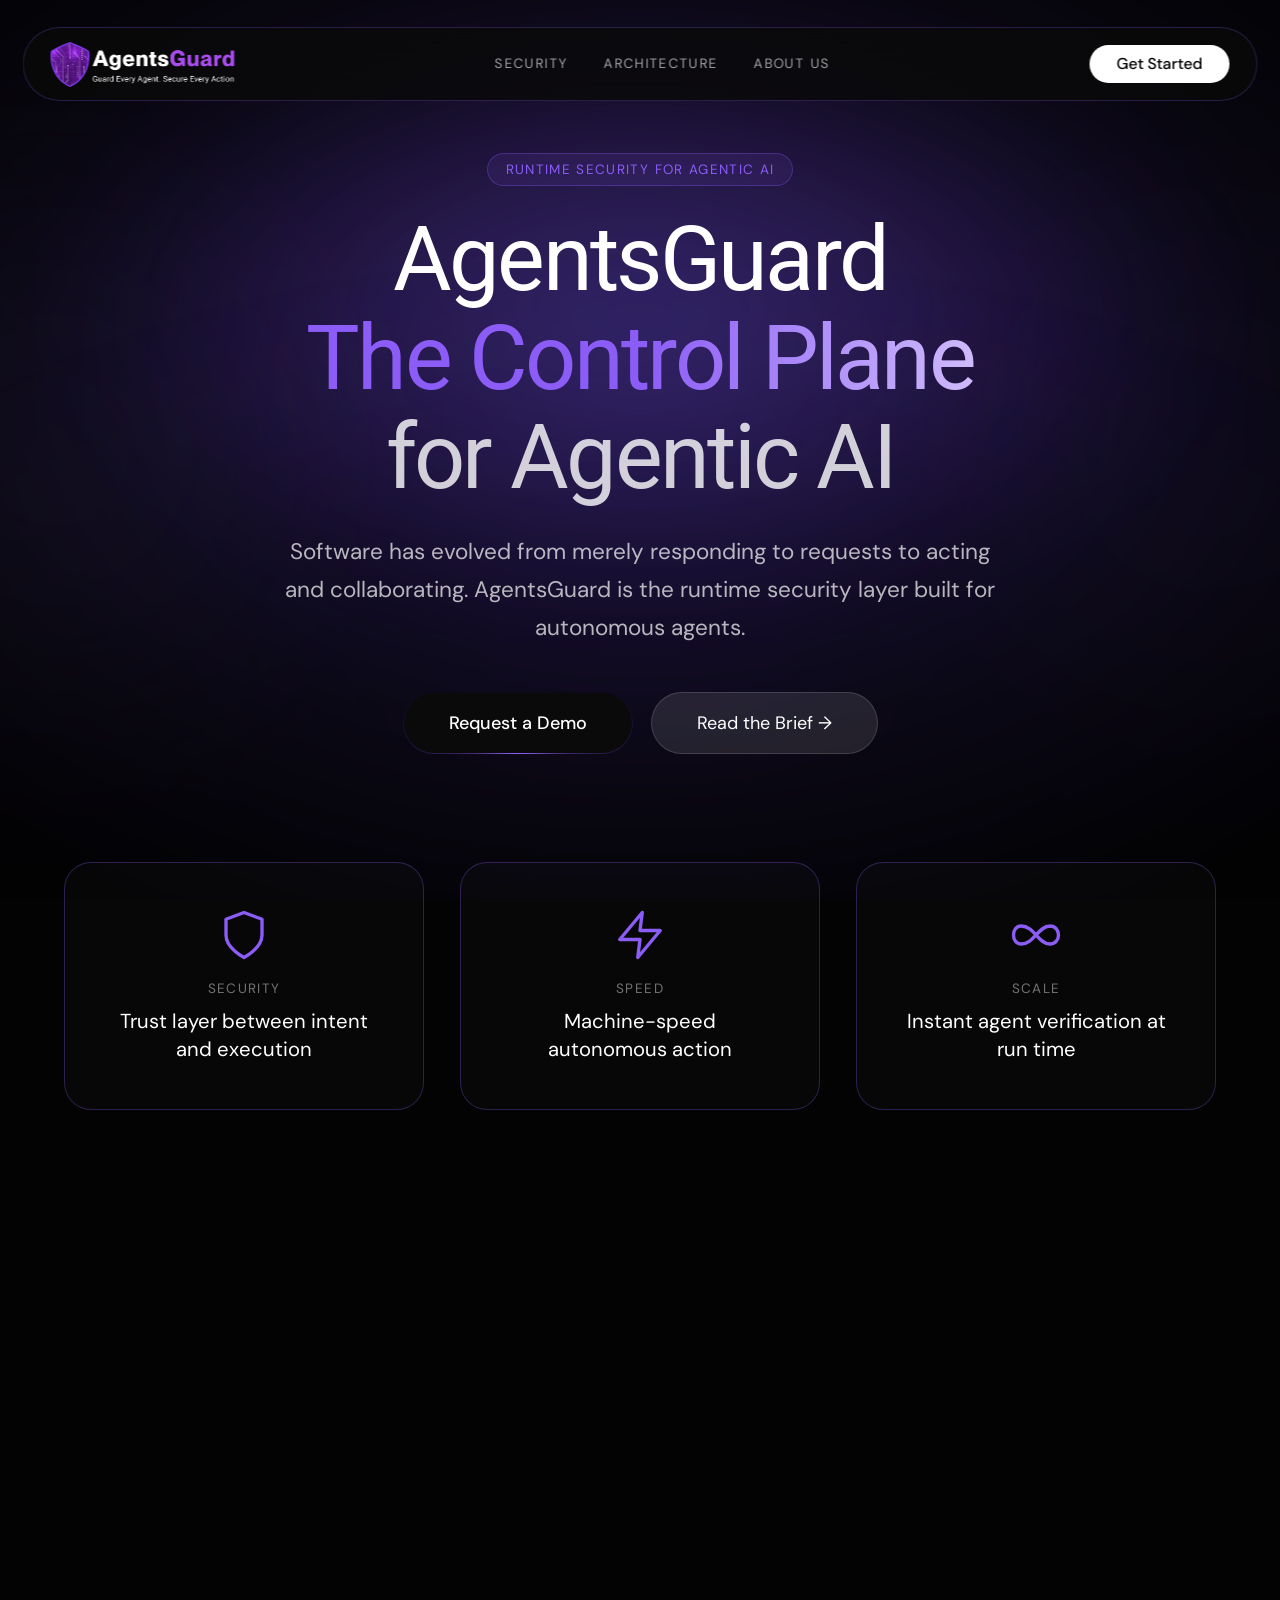
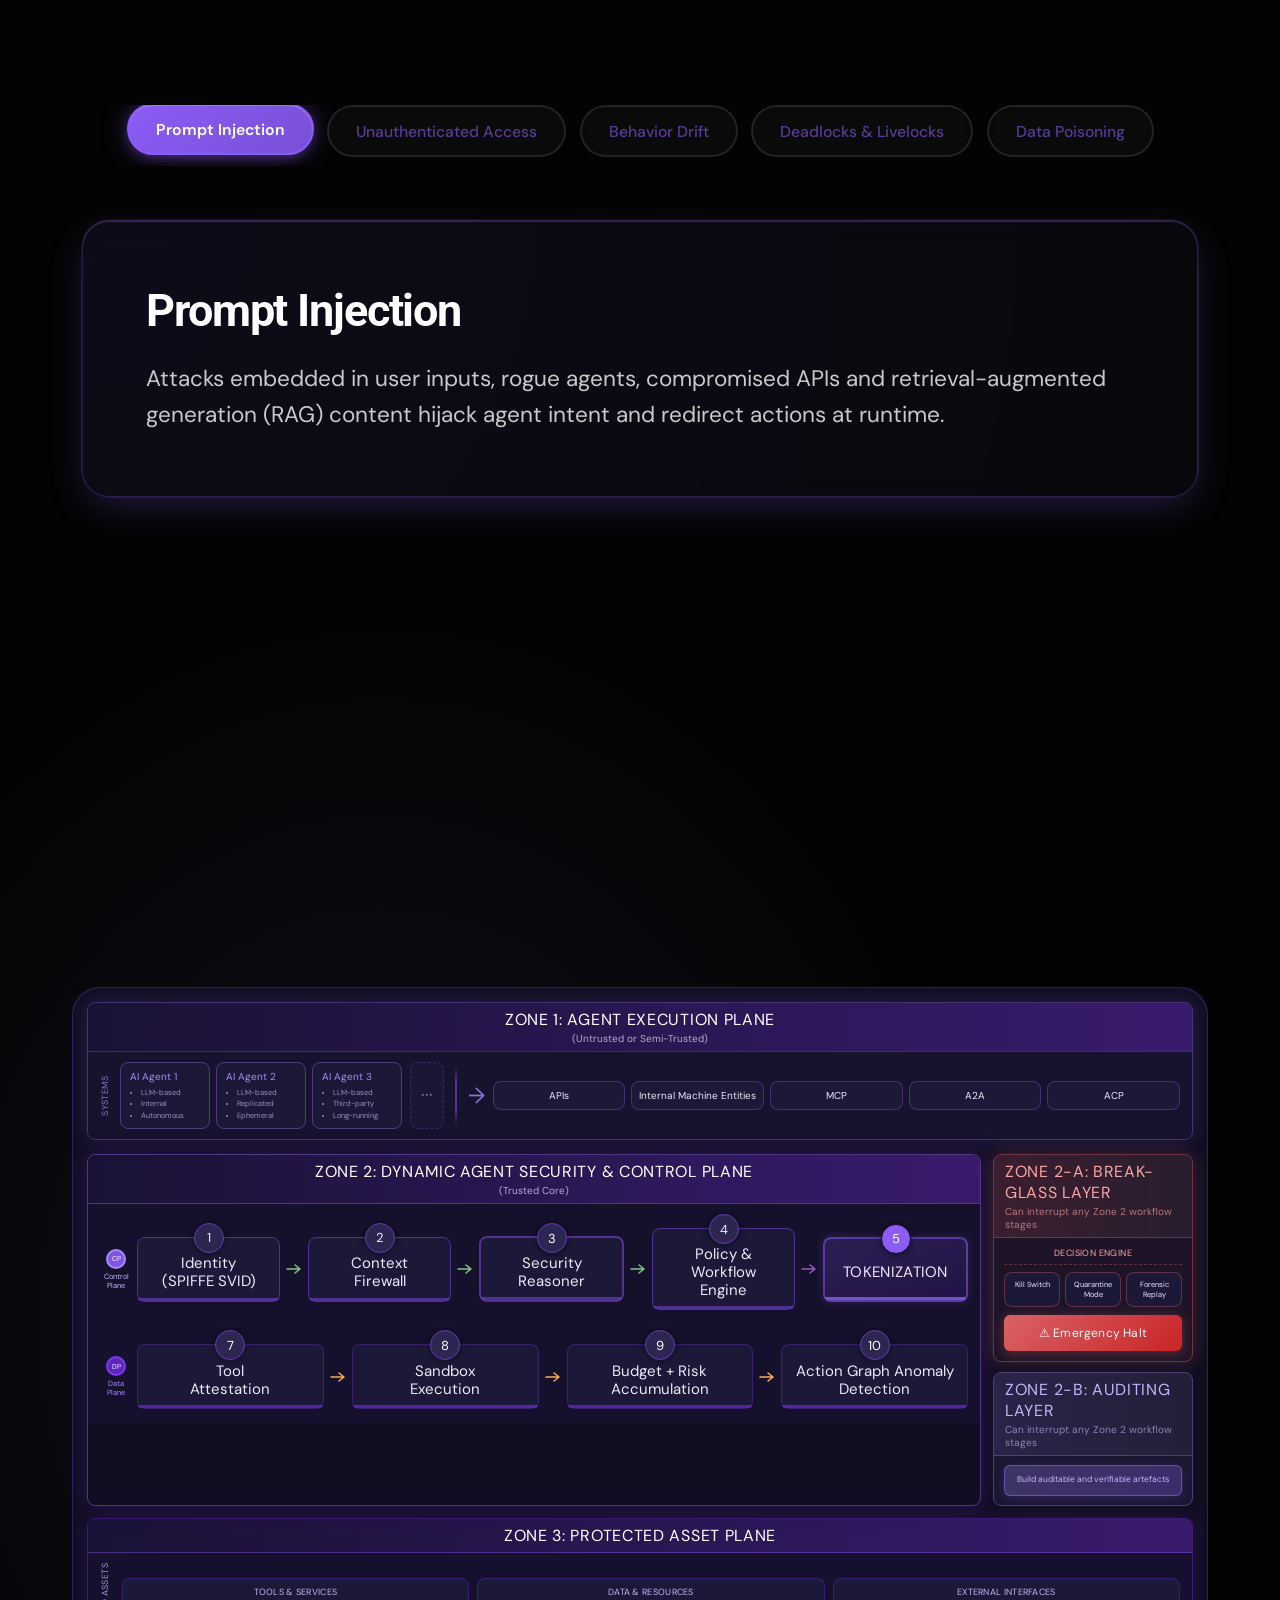
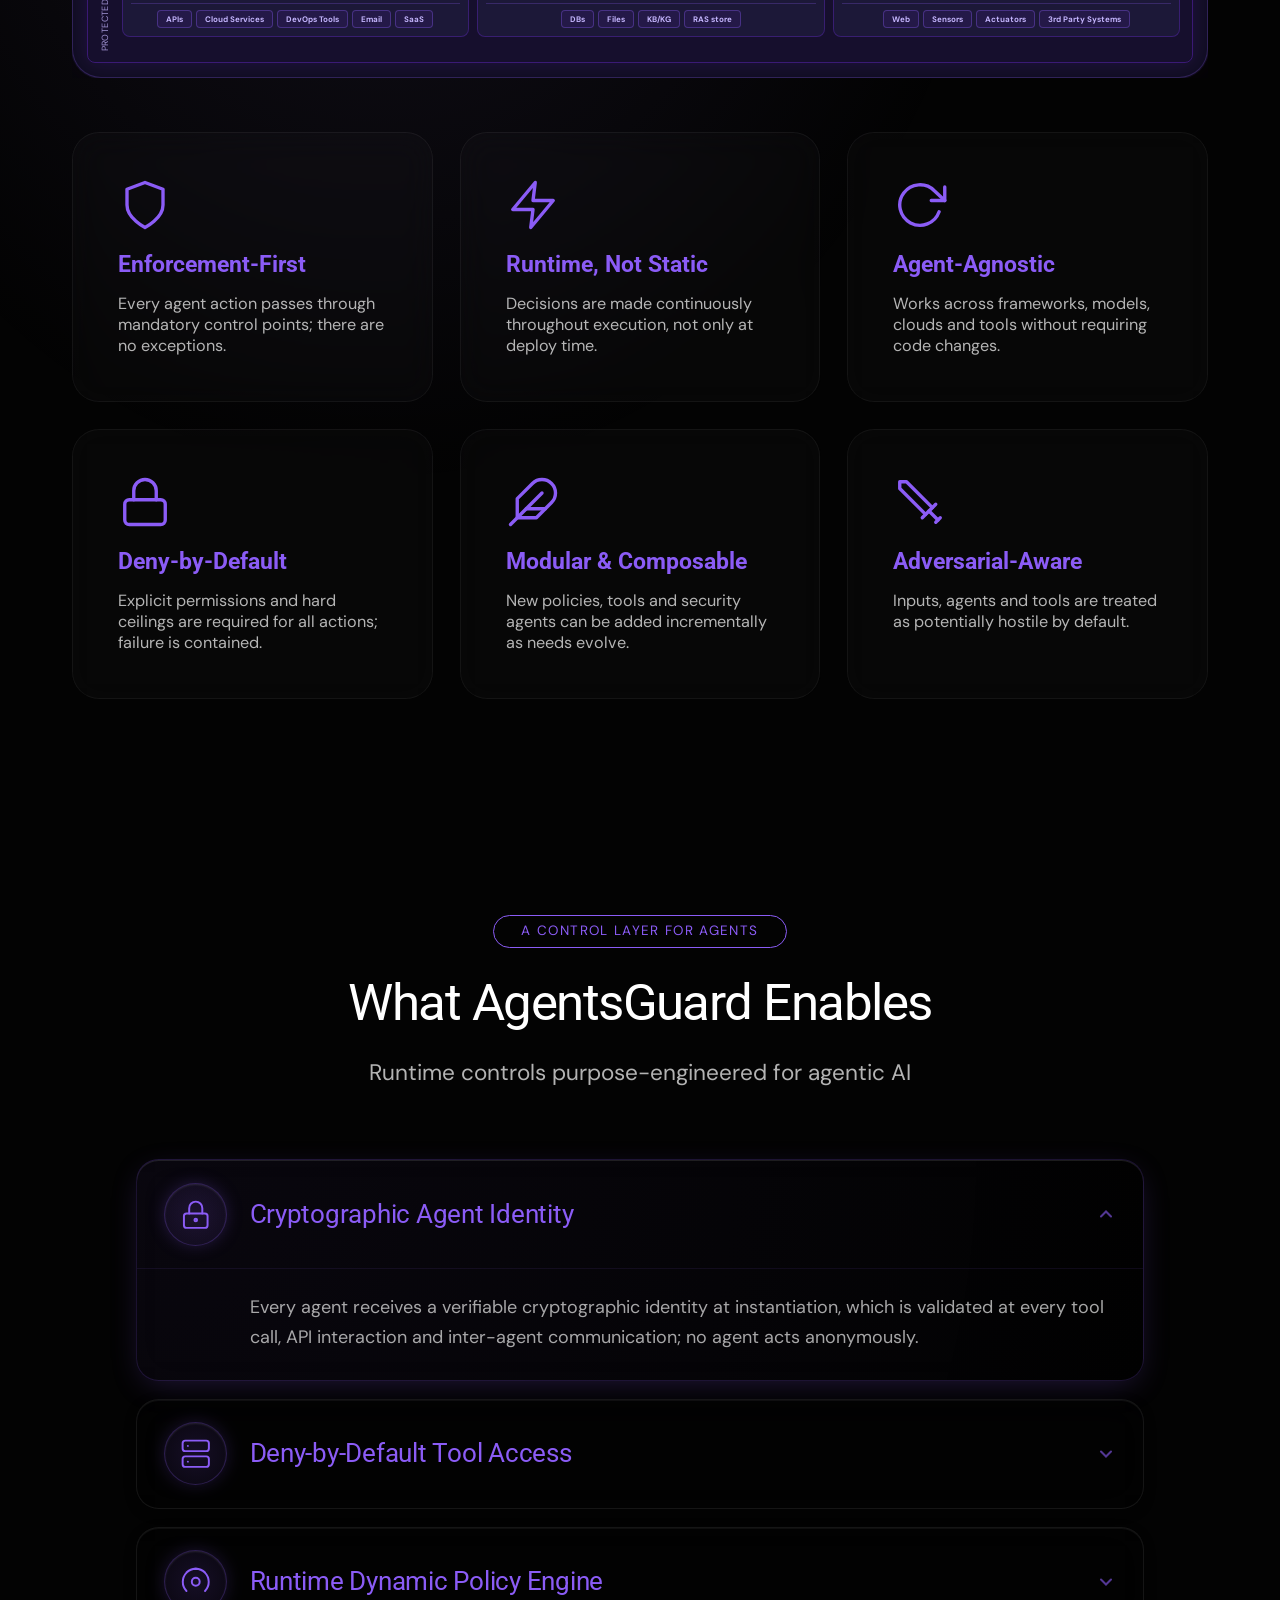
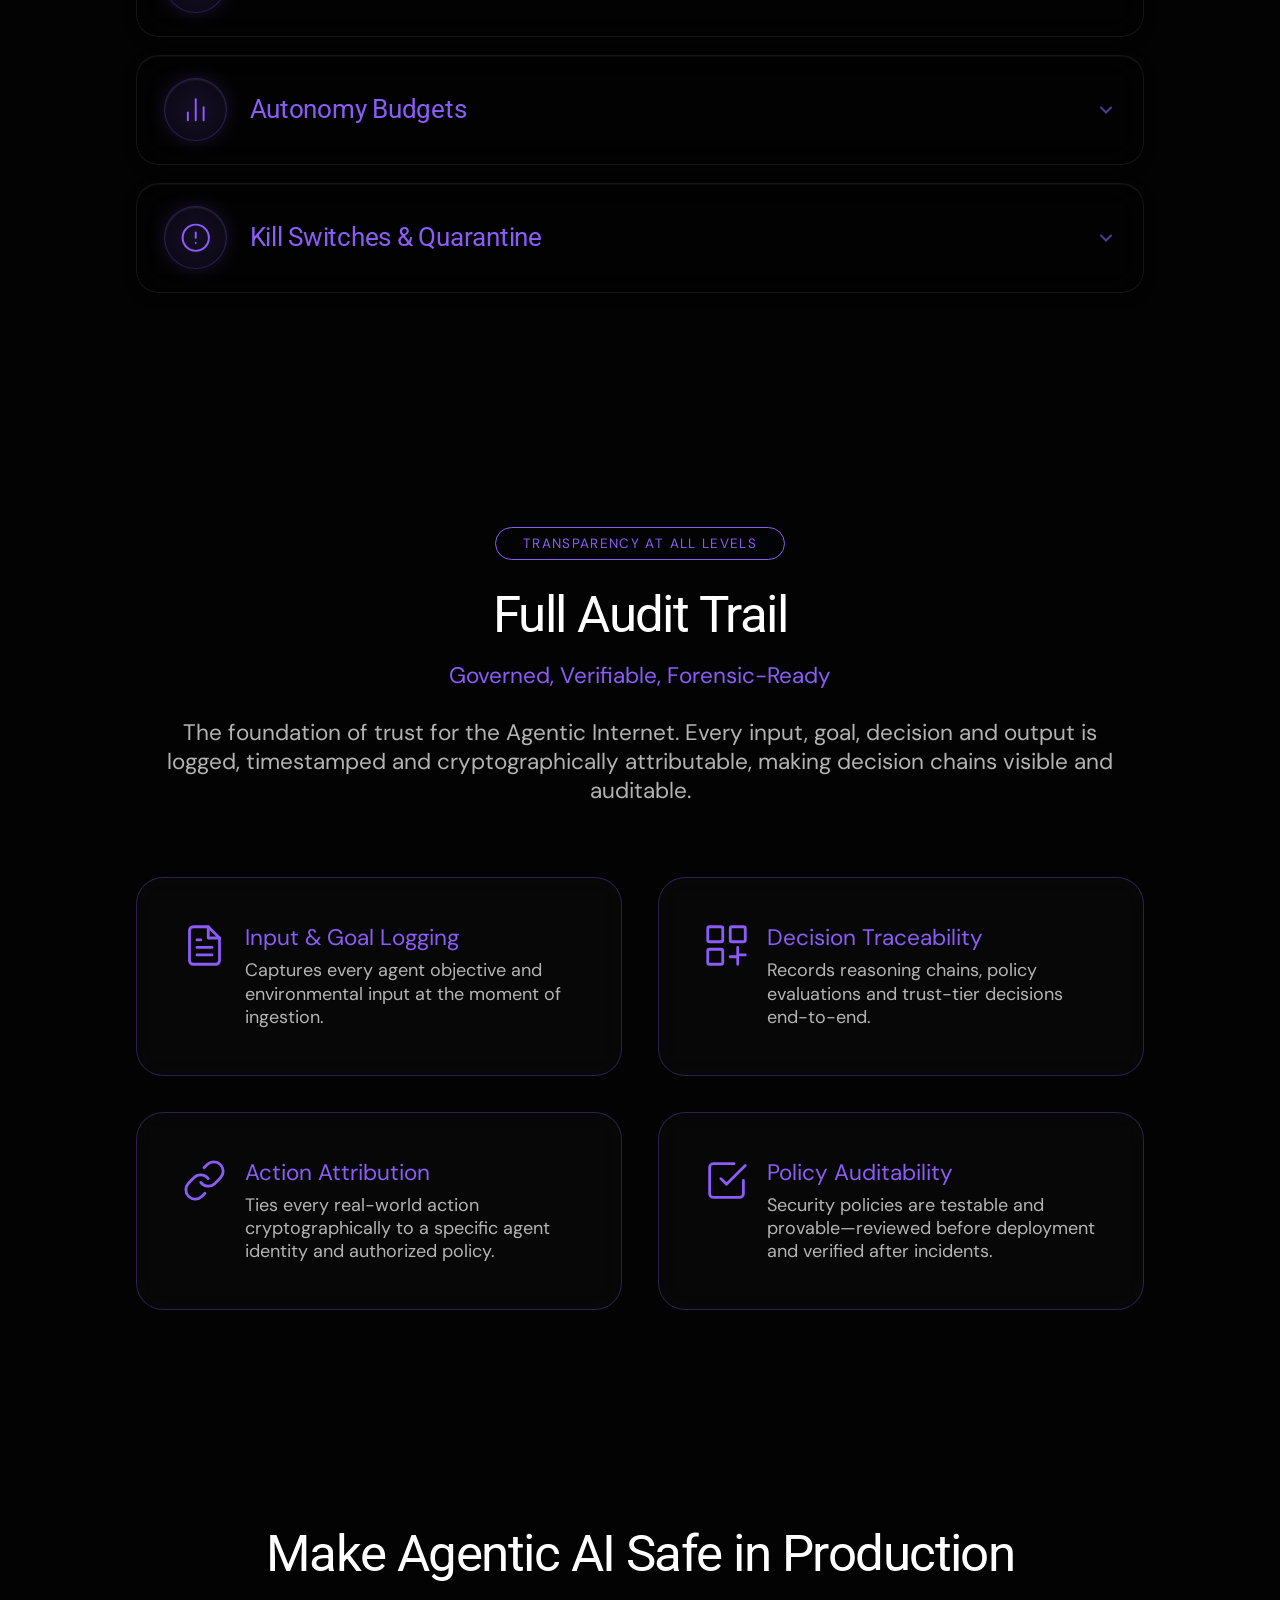
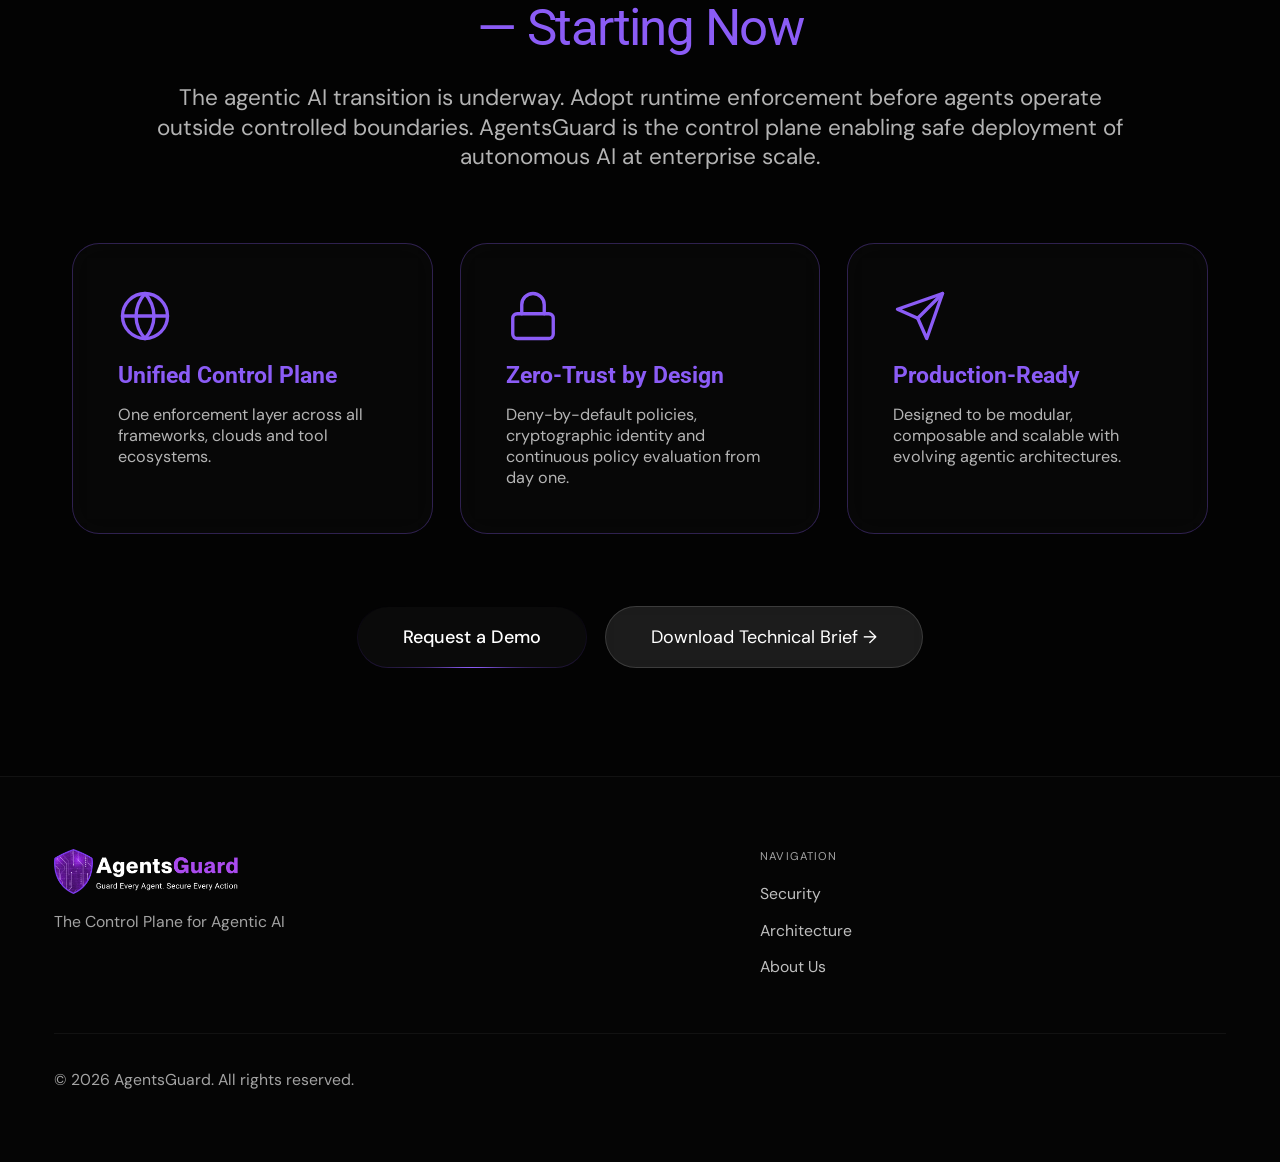
==== commit 93077bb6: "Update diagram component styles and index layout Co-Authored-By: Claude Sonnet 4.6 <noreply@anthropi" ====
--- a/index.html
+++ b/index.html
@@ -466,7 +466,7 @@
                         <div class="comp tok-step" title="Issues short-lived credential tokens in place of raw secrets">
                           <div class="comp-step">5</div>
                           <div class="comp-title">Tokenization</div>
-                          <div class="comp-sub">Credential<br>Abstraction</div>
+                          <!-- <div class="comp-sub">&nbsp;<br>&nbsp;</div> -->
                         </div>
                       </div>
                     </div>
--- a/assets/css/graph-theme.css
+++ b/assets/css/graph-theme.css
@@ -119,6 +119,10 @@
   position: relative;
   cursor: pointer;
   transition: transform .18s, box-shadow .18s, border-color .18s;
+  min-height: 65px;
+  display: flex;
+  align-items: center;
+  justify-content: center;
 }
 
 .ag-diagram .comp::after {
@@ -508,7 +512,7 @@
 }
 
 .ag-diagram .comp.tok-step .comp-title {
-  color: var(--purple-bright);
+  /* color: var(--purple-bright); */
   text-transform: uppercase;
   letter-spacing: .3px;
 }
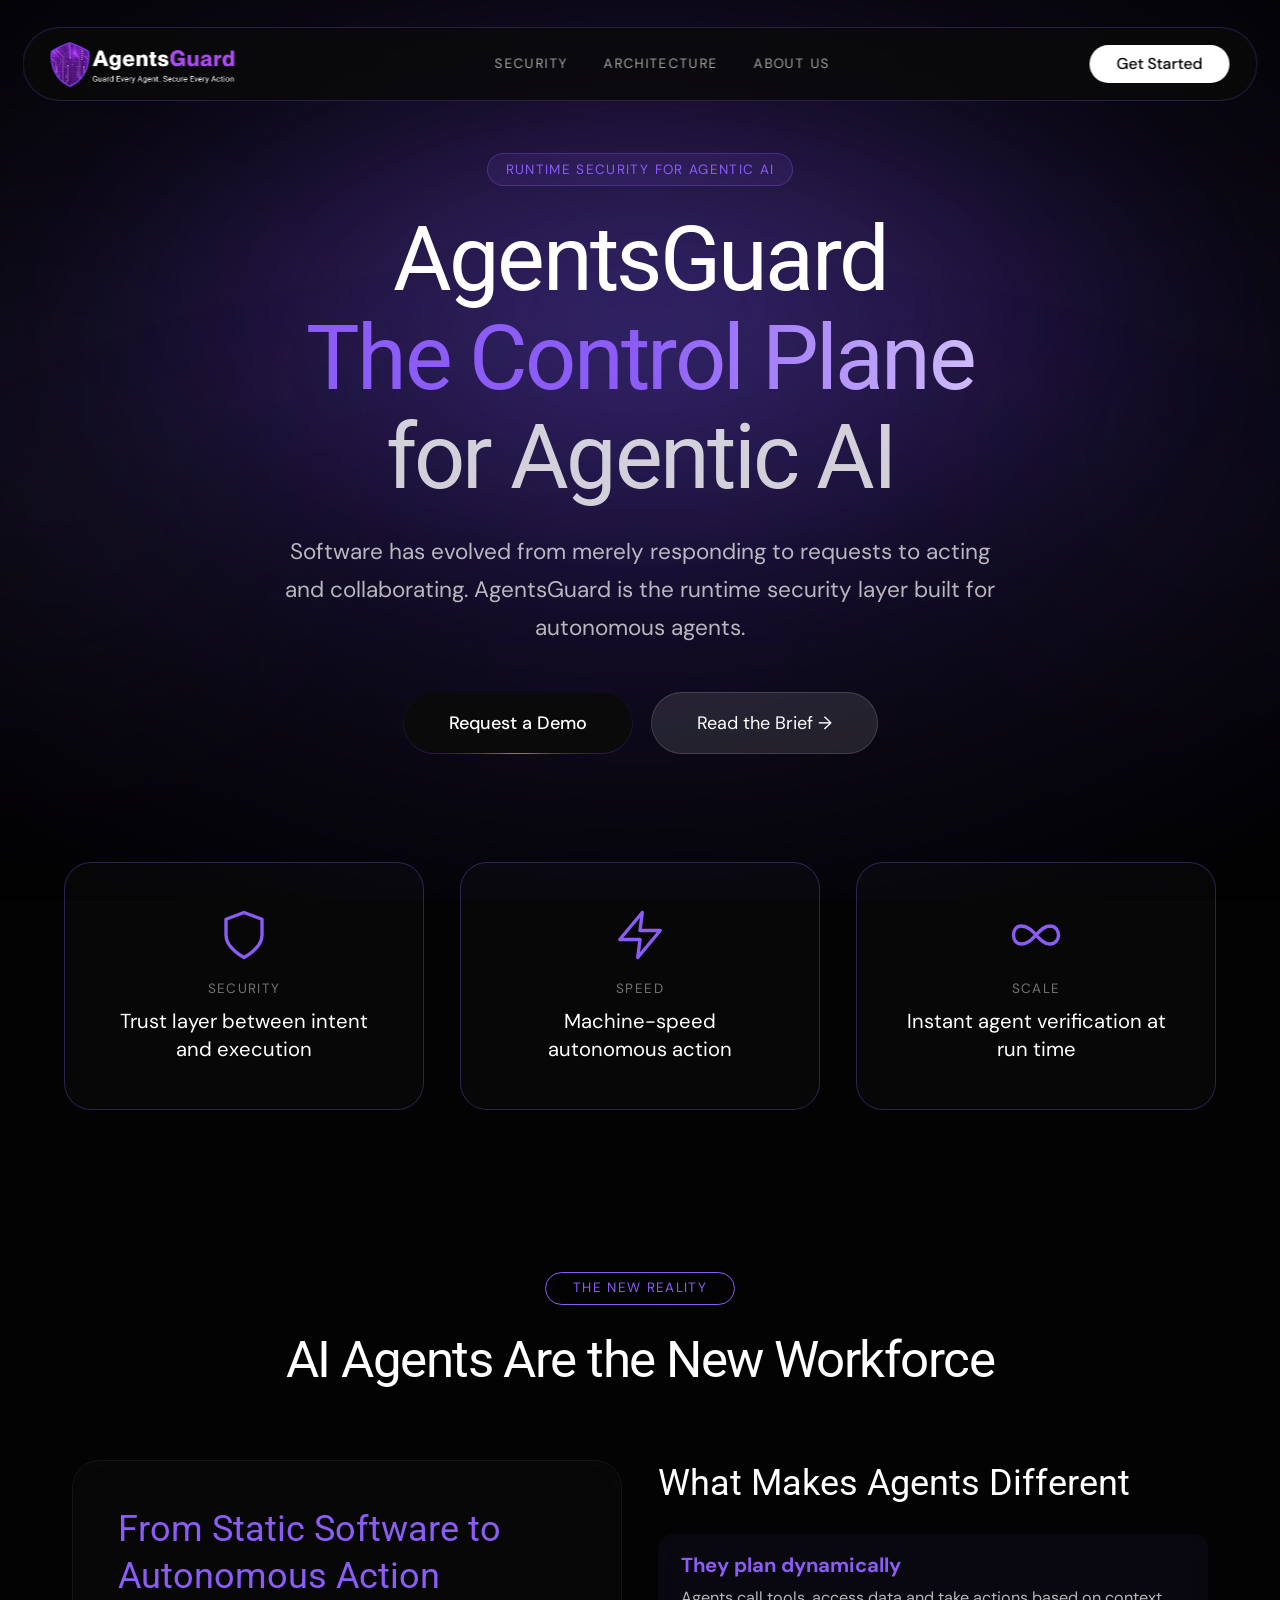
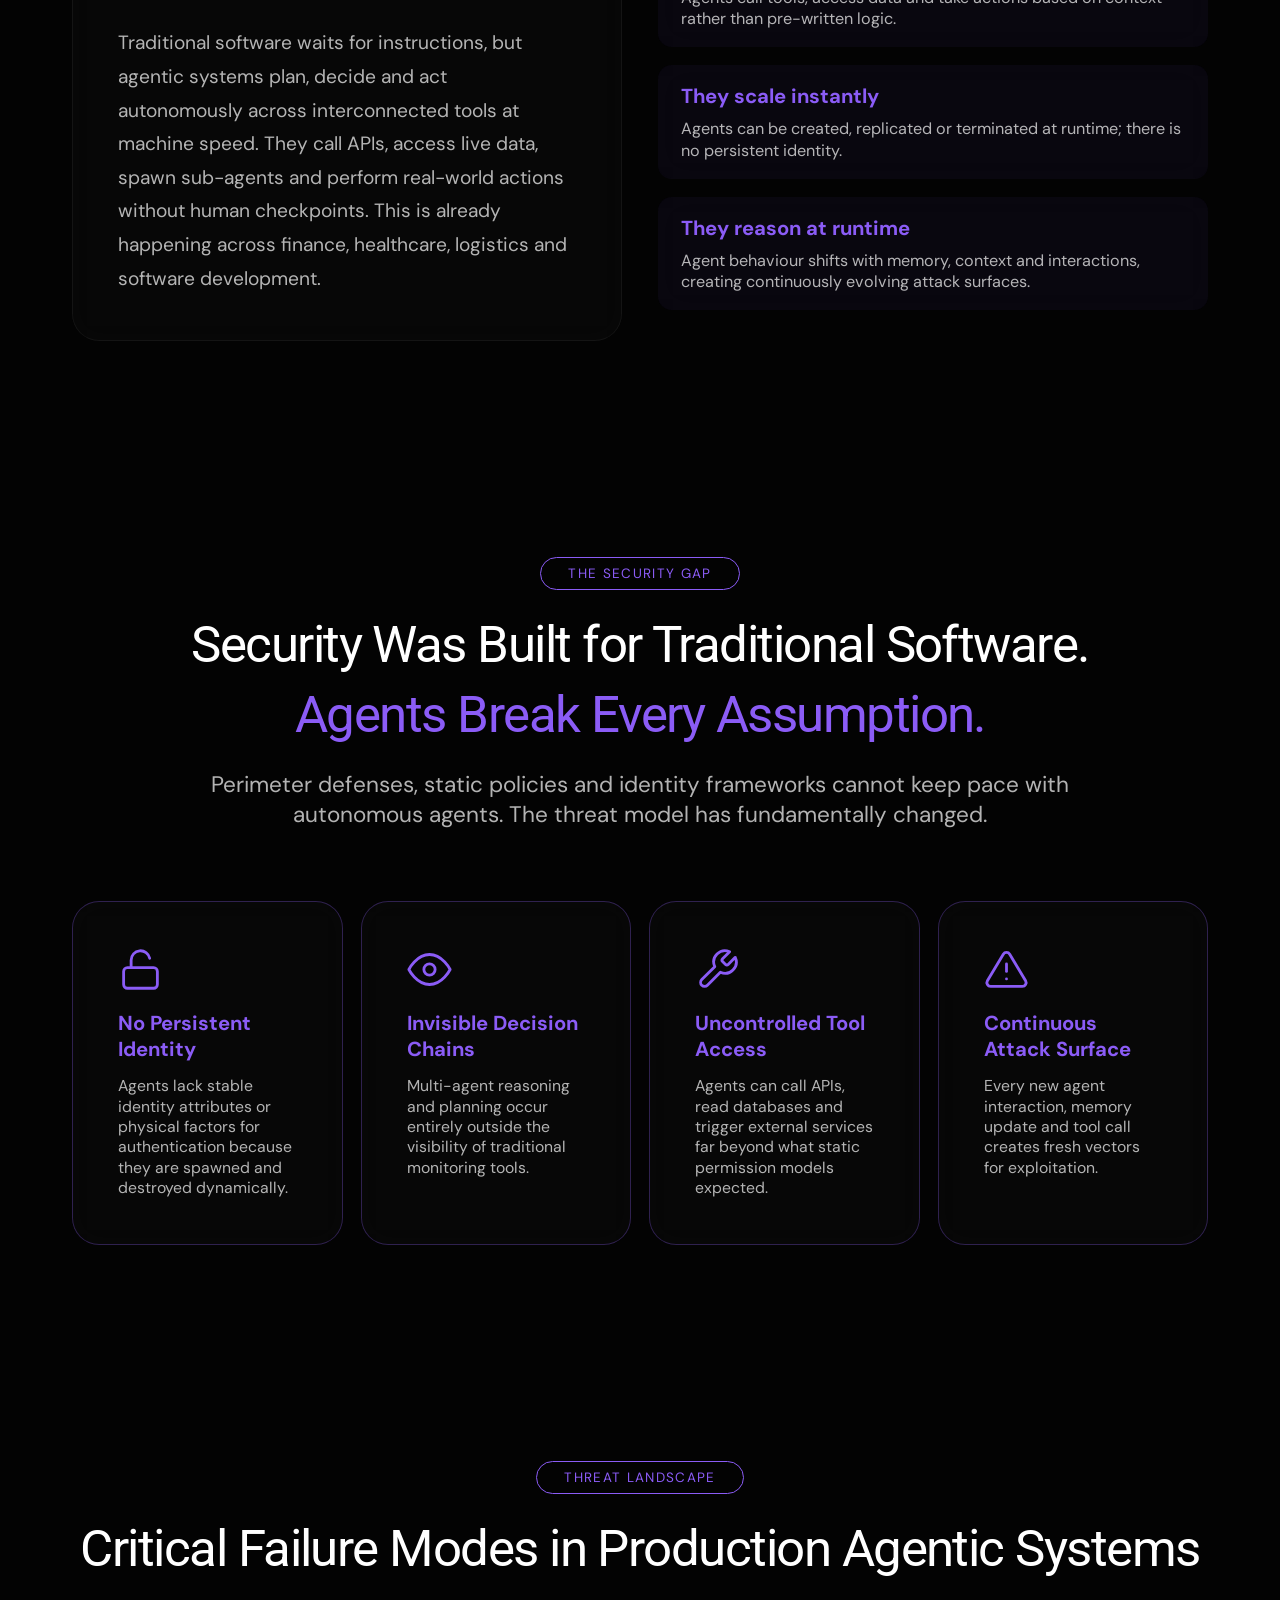
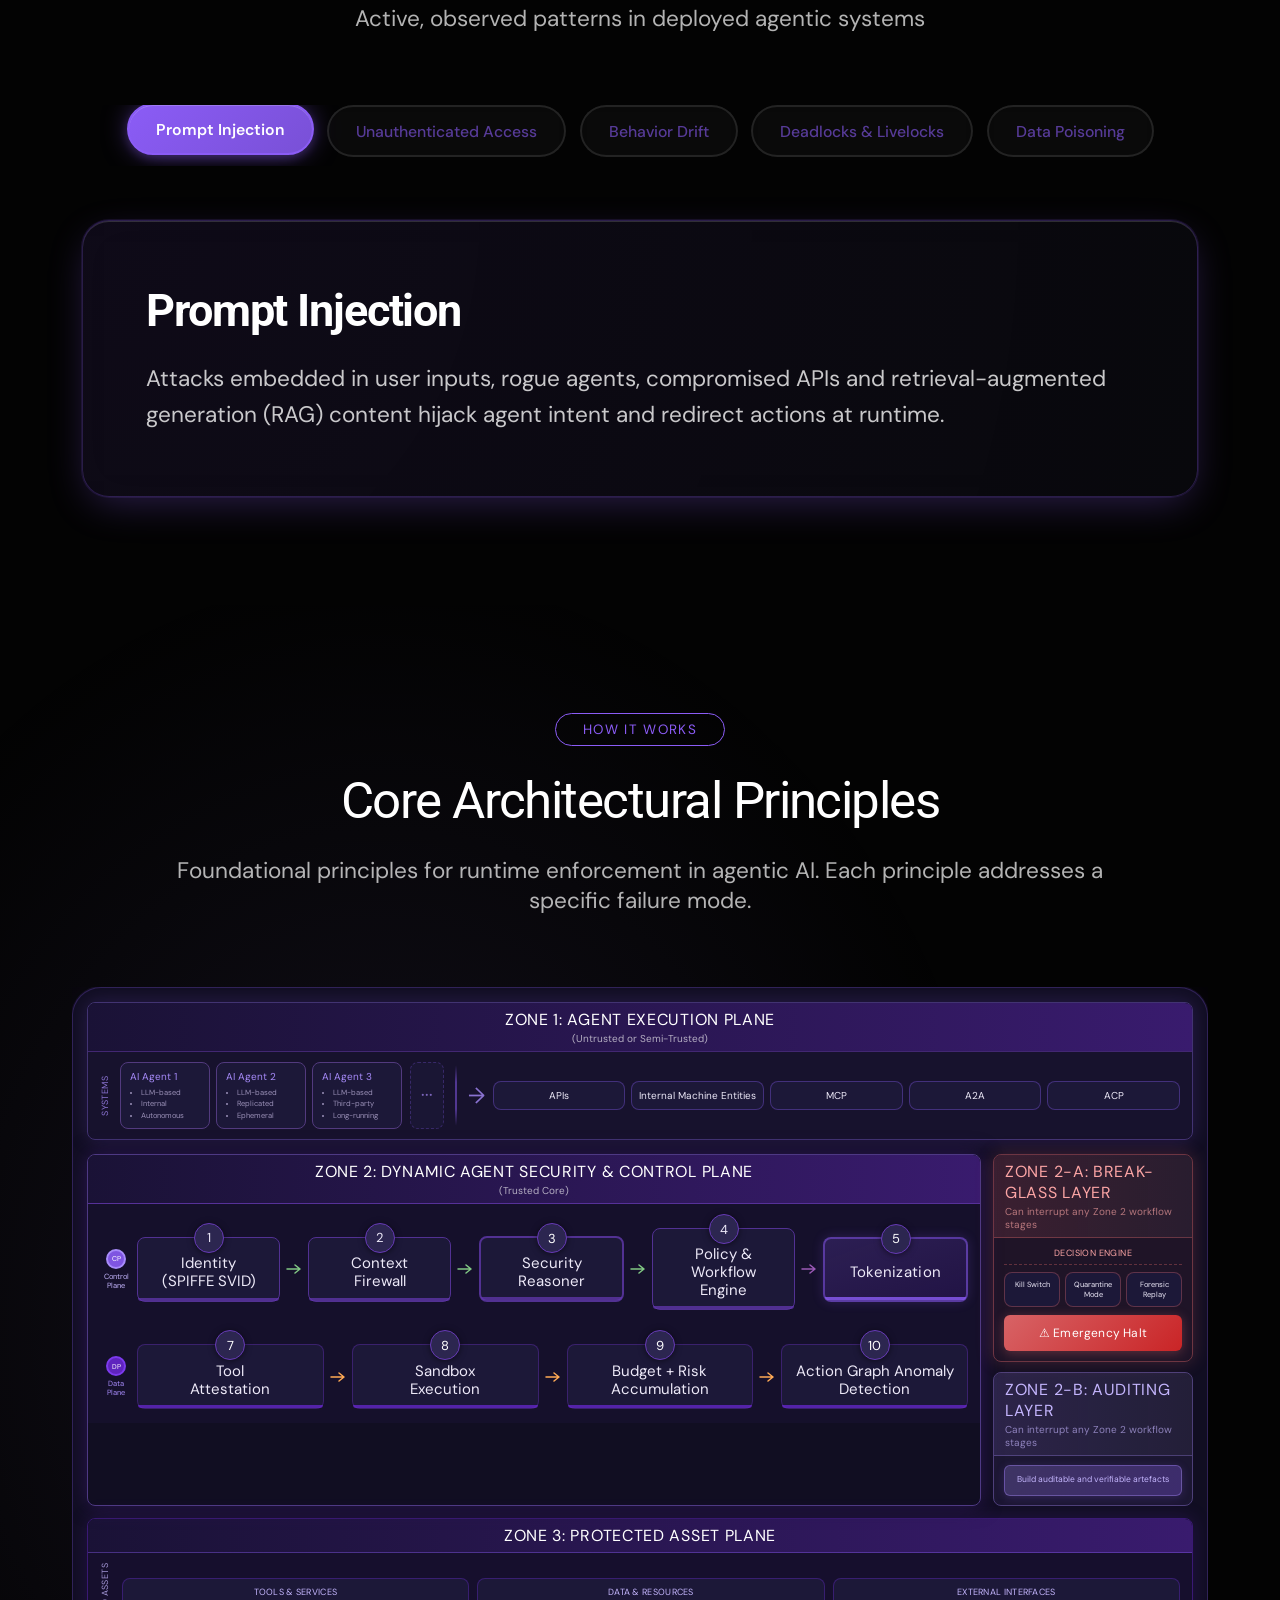
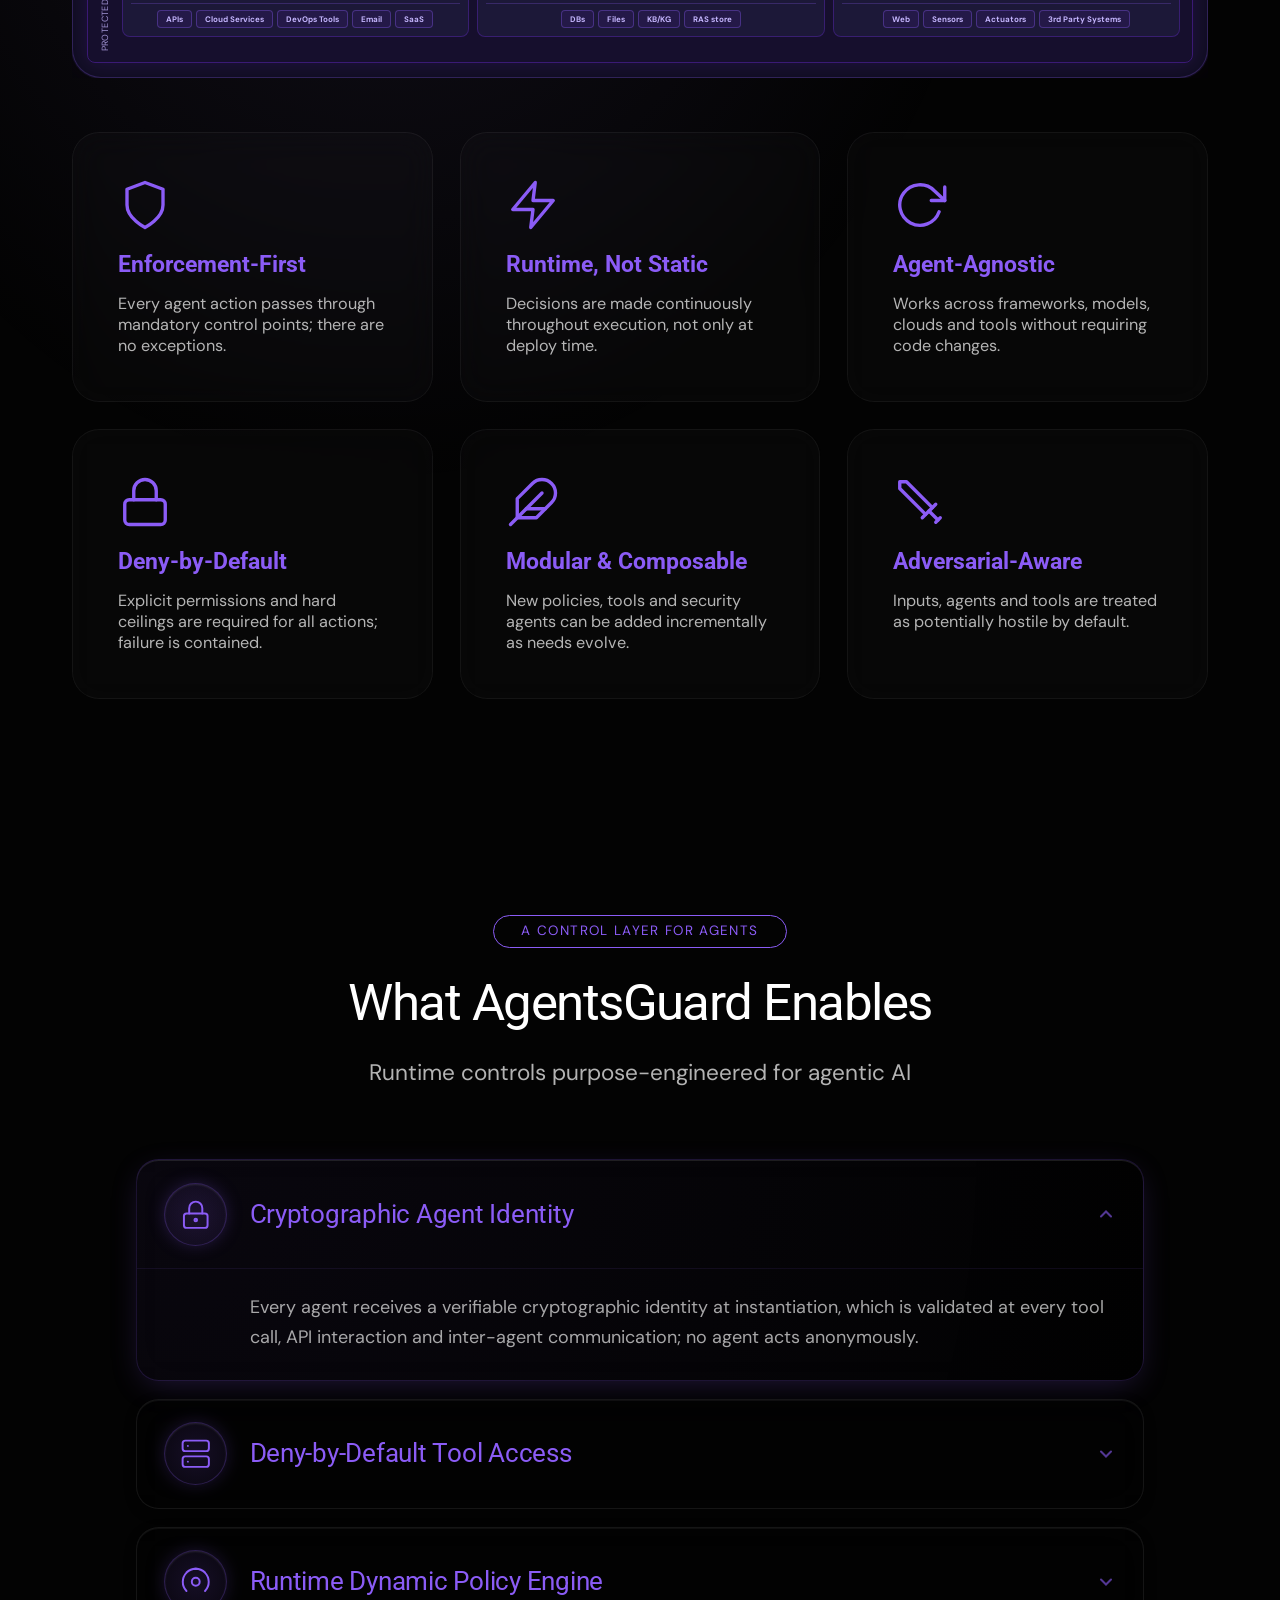
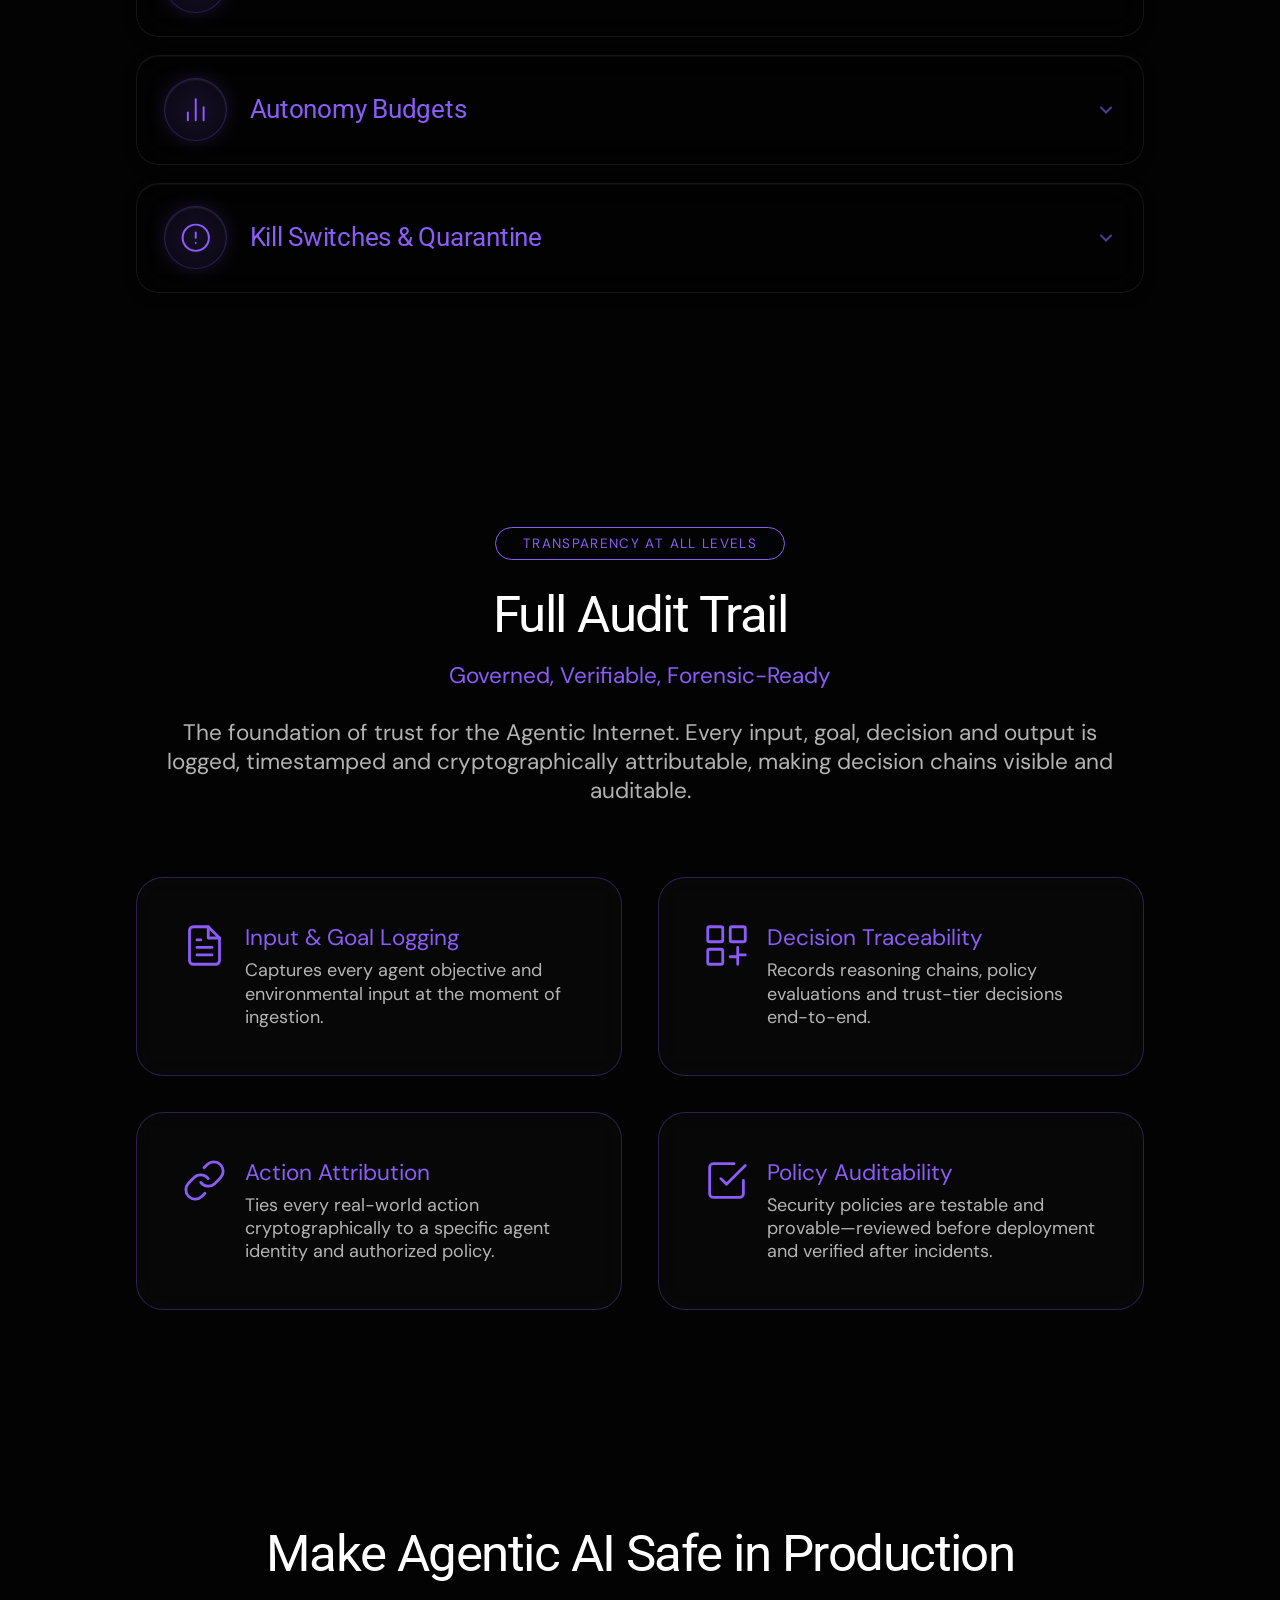
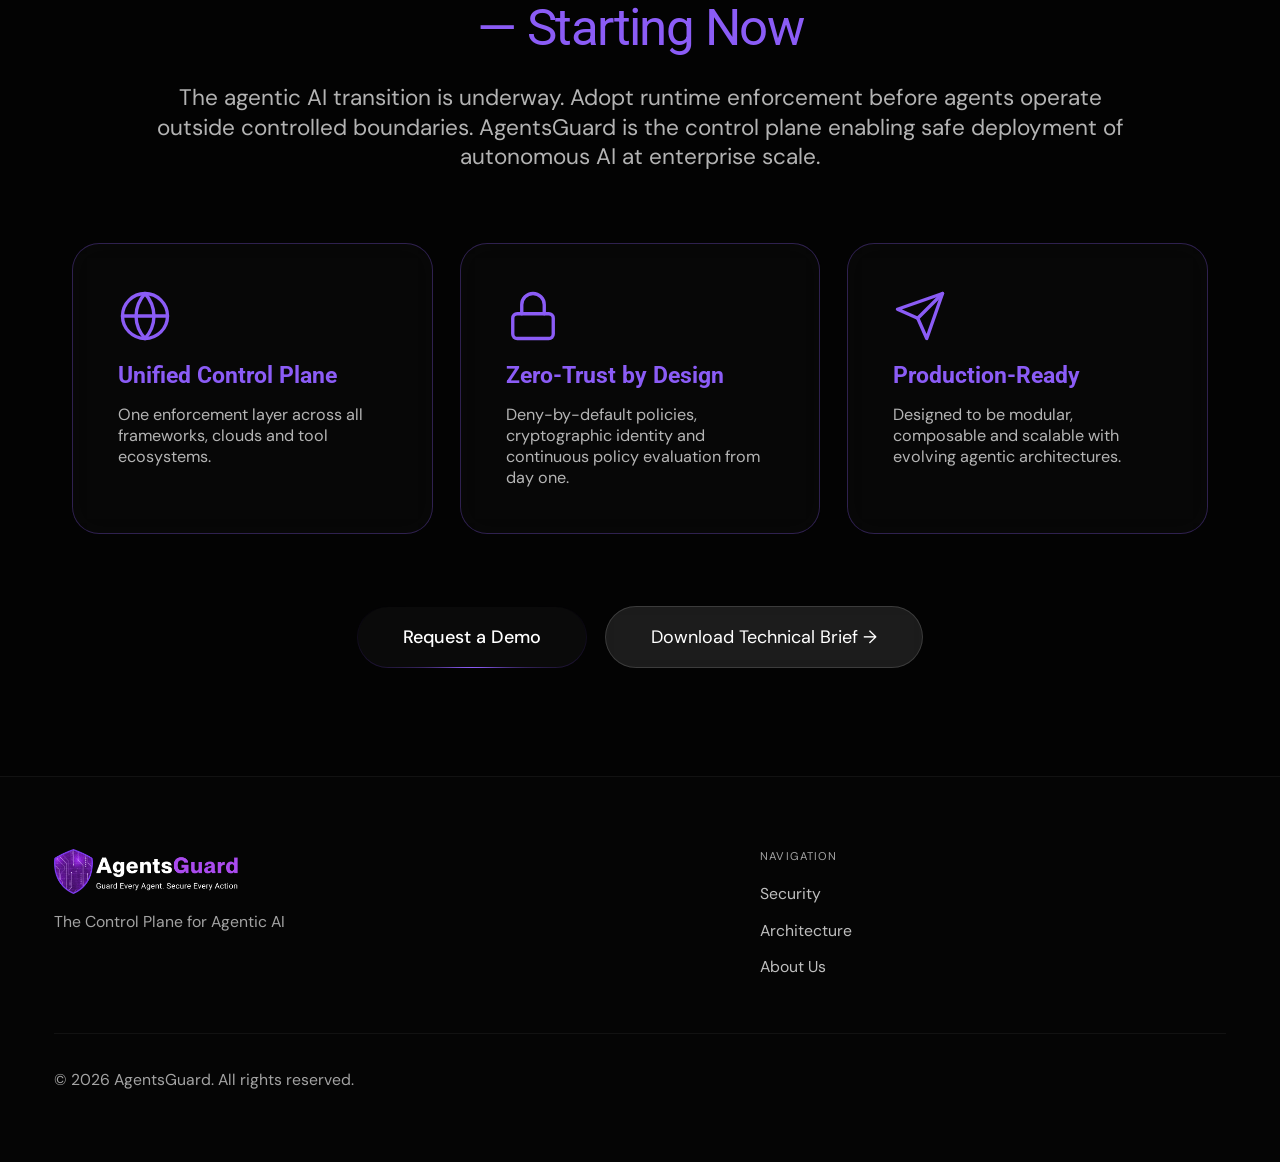
==== commit 64c96c84: "Add demo request modal with form validation Co-Authored-By: Claude Sonnet 4.6 <noreply@anthropic.com" ====
--- a/index.html
+++ b/index.html
@@ -80,12 +80,12 @@
         </p>
 
         <div class="hero__actions">
-          <button class="shiny-btn" onclick="document.getElementById('cta').scrollIntoView({behavior:'smooth'})">
+          <button class="shiny-btn" onclick="openDemoModal()">
             <div class="shiny-btn__ring shiny-btn__ring--blur"></div>
             <div class="shiny-btn__ring shiny-btn__ring--solid"></div>
             <span class="shiny-btn__inner">Request a Demo</span>
           </button>
-          <button class="btn-ghost">Read the Brief →</button>
+          <button class="btn-ghost" onclick="document.getElementById('architecture').scrollIntoView({behavior:'smooth'})">Read the Brief →</button>
         </div>
 
         <div class="hero__stat-grid">
@@ -1057,7 +1057,7 @@
         <div class="reveal"
           style="display:flex;flex-direction:column;align-items:center;gap:1rem;transition-delay:400ms;">
           <div style="display:flex;flex-wrap:wrap;justify-content:center;gap:1rem;">
-            <button class="shiny-btn">
+            <button class="shiny-btn" onclick="openDemoModal()">
               <div class="shiny-btn__ring shiny-btn__ring--blur"></div>
               <div class="shiny-btn__ring shiny-btn__ring--solid"></div>
               <span class="shiny-btn__inner">Request a Demo</span>
@@ -1096,6 +1096,251 @@
     </div>
   </footer>
 
+  <!-- Demo Request Modal -->
+  <div class="demo-modal" id="demoModal" role="dialog" aria-modal="true" aria-label="Request a Demo">
+    <div class="demo-modal__overlay" id="demoModalOverlay"></div>
+    <div class="demo-modal__card" id="demoModalCard">
+      <button class="demo-modal__close" id="demoModalClose" aria-label="Close">
+        <svg width="20" height="20" viewBox="0 0 24 24" fill="none" stroke="currentColor" stroke-width="2.5" stroke-linecap="round">
+          <line x1="18" y1="6" x2="6" y2="18"/><line x1="6" y1="6" x2="18" y2="18"/>
+        </svg>
+      </button>
+      <h2 style="font-family:var(--font-heading);font-size:clamp(1.5rem,4vw,2rem);margin-bottom:2rem;">Request a Demo</h2>
+      <form class="demo-modal__form" id="demoForm" novalidate>
+        <div class="demo-modal__row">
+          <div class="demo-modal__field">
+            <label for="demoName">Name <span style="color:#8b5cf6">*</span></label>
+            <input type="text" id="demoName" name="name" placeholder="Your name" required />
+          </div>
+          <div class="demo-modal__field">
+            <label for="demoEmail">Email <span style="color:#8b5cf6">*</span></label>
+            <input type="email" id="demoEmail" name="email" placeholder="you@company.com" required />
+          </div>
+        </div>
+        <div class="demo-modal__row">
+          <div class="demo-modal__field">
+            <label for="demoOrg">Organisation <span style="color:#8b5cf6">*</span></label>
+            <input type="text" id="demoOrg" name="organisation" placeholder="Company name" required />
+          </div>
+          <div class="demo-modal__field">
+            <label for="demoPhone">Phone <span style="color:#8b5cf6">*</span></label>
+            <input type="tel" id="demoPhone" name="phone" placeholder="Enter phone number" inputmode="numeric" required />
+          </div>
+        </div>
+        <div class="demo-modal__field">
+          <label for="demoCountry">Country</label>
+          <select id="demoCountry" name="country">
+            <option value="" disabled selected>Select your country</option>
+            <option>United Arab Emirates</option>
+            <option>Afghanistan</option>
+            <option>Albania</option>
+            <option>Algeria</option>
+            <option>Andorra</option>
+            <option>Angola</option>
+            <option>Antigua and Barbuda</option>
+            <option>Argentina</option>
+            <option>Armenia</option>
+            <option>Australia</option>
+            <option>Austria</option>
+            <option>Azerbaijan</option>
+            <option>Bahamas</option>
+            <option>Bahrain</option>
+            <option>Bangladesh</option>
+            <option>Barbados</option>
+            <option>Belarus</option>
+            <option>Belgium</option>
+            <option>Belize</option>
+            <option>Benin</option>
+            <option>Bhutan</option>
+            <option>Bolivia</option>
+            <option>Bosnia and Herzegovina</option>
+            <option>Botswana</option>
+            <option>Brazil</option>
+            <option>Brunei</option>
+            <option>Bulgaria</option>
+            <option>Burkina Faso</option>
+            <option>Burundi</option>
+            <option>Cabo Verde</option>
+            <option>Cambodia</option>
+            <option>Cameroon</option>
+            <option>Canada</option>
+            <option>Central African Republic</option>
+            <option>Chad</option>
+            <option>Chile</option>
+            <option>China</option>
+            <option>Colombia</option>
+            <option>Comoros</option>
+            <option>Congo (DRC)</option>
+            <option>Congo (Republic)</option>
+            <option>Costa Rica</option>
+            <option>Croatia</option>
+            <option>Cuba</option>
+            <option>Cyprus</option>
+            <option>Czech Republic</option>
+            <option>Denmark</option>
+            <option>Djibouti</option>
+            <option>Dominica</option>
+            <option>Dominican Republic</option>
+            <option>Ecuador</option>
+            <option>Egypt</option>
+            <option>El Salvador</option>
+            <option>Equatorial Guinea</option>
+            <option>Eritrea</option>
+            <option>Estonia</option>
+            <option>Eswatini</option>
+            <option>Ethiopia</option>
+            <option>Fiji</option>
+            <option>Finland</option>
+            <option>France</option>
+            <option>Gabon</option>
+            <option>Gambia</option>
+            <option>Georgia</option>
+            <option>Germany</option>
+            <option>Ghana</option>
+            <option>Greece</option>
+            <option>Grenada</option>
+            <option>Guatemala</option>
+            <option>Guinea</option>
+            <option>Guinea-Bissau</option>
+            <option>Guyana</option>
+            <option>Haiti</option>
+            <option>Honduras</option>
+            <option>Hungary</option>
+            <option>Iceland</option>
+            <option>India</option>
+            <option>Indonesia</option>
+            <option>Iran</option>
+            <option>Iraq</option>
+            <option>Ireland</option>
+            <option>Israel</option>
+            <option>Italy</option>
+            <option>Jamaica</option>
+            <option>Japan</option>
+            <option>Jordan</option>
+            <option>Kazakhstan</option>
+            <option>Kenya</option>
+            <option>Kiribati</option>
+            <option>Kuwait</option>
+            <option>Kyrgyzstan</option>
+            <option>Laos</option>
+            <option>Latvia</option>
+            <option>Lebanon</option>
+            <option>Lesotho</option>
+            <option>Liberia</option>
+            <option>Libya</option>
+            <option>Liechtenstein</option>
+            <option>Lithuania</option>
+            <option>Luxembourg</option>
+            <option>Madagascar</option>
+            <option>Malawi</option>
+            <option>Malaysia</option>
+            <option>Maldives</option>
+            <option>Mali</option>
+            <option>Malta</option>
+            <option>Marshall Islands</option>
+            <option>Mauritania</option>
+            <option>Mauritius</option>
+            <option>Mexico</option>
+            <option>Micronesia</option>
+            <option>Moldova</option>
+            <option>Monaco</option>
+            <option>Mongolia</option>
+            <option>Montenegro</option>
+            <option>Morocco</option>
+            <option>Mozambique</option>
+            <option>Myanmar</option>
+            <option>Namibia</option>
+            <option>Nauru</option>
+            <option>Nepal</option>
+            <option>Netherlands</option>
+            <option>New Zealand</option>
+            <option>Nicaragua</option>
+            <option>Niger</option>
+            <option>Nigeria</option>
+            <option>North Korea</option>
+            <option>North Macedonia</option>
+            <option>Norway</option>
+            <option>Oman</option>
+            <option>Pakistan</option>
+            <option>Palau</option>
+            <option>Panama</option>
+            <option>Papua New Guinea</option>
+            <option>Paraguay</option>
+            <option>Peru</option>
+            <option>Philippines</option>
+            <option>Poland</option>
+            <option>Portugal</option>
+            <option>Qatar</option>
+            <option>Romania</option>
+            <option>Russia</option>
+            <option>Rwanda</option>
+            <option>Saint Kitts and Nevis</option>
+            <option>Saint Lucia</option>
+            <option>Saint Vincent and the Grenadines</option>
+            <option>Samoa</option>
+            <option>San Marino</option>
+            <option>Sao Tome and Principe</option>
+            <option>Saudi Arabia</option>
+            <option>Senegal</option>
+            <option>Serbia</option>
+            <option>Seychelles</option>
+            <option>Sierra Leone</option>
+            <option>Singapore</option>
+            <option>Slovakia</option>
+            <option>Slovenia</option>
+            <option>Solomon Islands</option>
+            <option>Somalia</option>
+            <option>South Africa</option>
+            <option>South Korea</option>
+            <option>South Sudan</option>
+            <option>Spain</option>
+            <option>Sri Lanka</option>
+            <option>Sudan</option>
+            <option>Suriname</option>
+            <option>Sweden</option>
+            <option>Switzerland</option>
+            <option>Syria</option>
+            <option>Taiwan</option>
+            <option>Tajikistan</option>
+            <option>Tanzania</option>
+            <option>Thailand</option>
+            <option>Timor-Leste</option>
+            <option>Togo</option>
+            <option>Tonga</option>
+            <option>Trinidad and Tobago</option>
+            <option>Tunisia</option>
+            <option>Turkey</option>
+            <option>Turkmenistan</option>
+            <option>Tuvalu</option>
+            <option>Uganda</option>
+            <option>Ukraine</option>
+            <option>United Arab Emirates</option>
+            <option>United Kingdom</option>
+            <option>United States</option>
+            <option>Uruguay</option>
+            <option>Uzbekistan</option>
+            <option>Vanuatu</option>
+            <option>Vatican City</option>
+            <option>Venezuela</option>
+            <option>Vietnam</option>
+            <option>Yemen</option>
+            <option>Zambia</option>
+            <option>Zimbabwe</option>
+          </select>
+        </div>
+        <div class="demo-modal__field">
+          <label for="demoEnquiry">Enquiry</label>
+          <textarea id="demoEnquiry" name="enquiry" rows="4" placeholder="Tell us about your use case…"></textarea>
+        </div>
+        <button type="submit" class="shiny-btn">
+          <div class="shiny-btn__ring shiny-btn__ring--blur"></div>
+          <div class="shiny-btn__ring shiny-btn__ring--solid"></div>
+          <span class="shiny-btn__inner">Submit Request</span>
+        </button>
+      </form>
+    </div>
+  </div>
+
   <script src="assets/js/main.js"></script>
 </body>
 
--- a/assets/css/styles.css
+++ b/assets/css/styles.css
@@ -789,6 +789,7 @@
   background: transparent;
   -webkit-appearance: none;
   appearance: none;
+
 }
 
 .shiny-btn__ring {
@@ -1377,4 +1378,192 @@
 
 .h-full {
   height: 100%;
+}
+
+/* ============================================================
+   Demo Request Modal
+============================================================ */
+.demo-modal {
+  position: fixed;
+  inset: 0;
+  z-index: 1000;
+  display: flex;
+  align-items: center;
+  justify-content: center;
+  padding: 1rem;
+  opacity: 0;
+  pointer-events: none;
+  transition: opacity 0.3s cubic-bezier(0.23, 1, 0.32, 1);
+}
+
+.demo-modal.is-open {
+  opacity: 1;
+  pointer-events: auto;
+}
+
+.demo-modal__overlay {
+  position: absolute;
+  inset: 0;
+  background: rgba(0, 0, 0, 0.75);
+  backdrop-filter: blur(6px);
+  -webkit-backdrop-filter: blur(6px);
+}
+
+.demo-modal__card {
+  position: relative;
+  z-index: 1;
+  background: rgba(10, 10, 20, 0.97);
+  border: 1px solid rgba(139, 92, 246, 0.25);
+  border-radius: 1.5rem;
+  padding: clamp(1.5rem, 5vw, 2.5rem);
+  width: 100%;
+  max-width: 640px;
+  max-height: 90vh;
+  overflow-y: auto;
+  transform: translateY(20px) scale(0.97);
+  transition: transform 0.3s cubic-bezier(0.23, 1, 0.32, 1);
+}
+
+.demo-modal.is-open .demo-modal__card {
+  transform: translateY(0) scale(1);
+}
+
+.demo-modal__close {
+  position: absolute;
+  top: 1.25rem;
+  right: 1.25rem;
+  color: var(--color-muted);
+  transition: color 0.2s;
+  padding: 0.25rem;
+  line-height: 0;
+}
+
+.demo-modal__close:hover {
+  color: #fff;
+}
+
+.demo-modal__form {
+  display: flex;
+  flex-direction: column;
+  gap: 1.25rem;
+}
+
+.demo-modal__row {
+  display: grid;
+  grid-template-columns: 1fr 1fr;
+  gap: 1.25rem;
+}
+
+@media (max-width: 520px) {
+  .demo-modal__row {
+    grid-template-columns: 1fr;
+  }
+}
+
+.demo-modal__field {
+  display: flex;
+  flex-direction: column;
+  gap: 0.4rem;
+}
+
+.demo-modal__field label {
+  font-size: 0.75rem;
+  font-weight: 500;
+  color: var(--color-muted);
+  letter-spacing: 0.05em;
+  text-transform: uppercase;
+}
+
+.demo-modal__field input,
+.demo-modal__field textarea {
+  background: rgba(255, 255, 255, 0.04);
+  border: 1px solid rgba(139, 92, 246, 0.2);
+  border-radius: 0.75rem;
+  padding: 0.75rem 1rem;
+  color: #fff;
+  font-family: var(--font-body);
+  font-size: 0.9rem;
+  outline: none;
+  transition: border-color 0.2s;
+  resize: none;
+  width: 100%;
+}
+
+.demo-modal__field input::placeholder,
+.demo-modal__field textarea::placeholder {
+  color: rgba(255, 255, 255, 0.2);
+}
+
+.demo-modal__field input:focus,
+.demo-modal__field textarea:focus,
+.demo-modal__field select:focus {
+  border-color: rgba(139, 92, 246, 0.6);
+}
+
+.demo-modal__field input.is-invalid,
+.demo-modal__field textarea.is-invalid,
+.demo-modal__field select.is-invalid {
+  border-color: rgba(239, 68, 68, 0.7);
+}
+
+.field-error {
+  font-size: 0.75rem;
+  color: #f87171;
+  margin-top: 0.25rem;
+}
+
+.demo-modal__field select {
+  background: rgba(255, 255, 255, 0.04);
+  border: 1px solid rgba(139, 92, 246, 0.2);
+  border-radius: 0.75rem;
+  padding: 0.75rem 1rem;
+  color: rgba(255, 255, 255, 0.2);
+  font-family: var(--font-body);
+  font-size: 0.9rem;
+  outline: none;
+  transition: border-color 0.2s;
+  width: 100%;
+  appearance: none;
+  -webkit-appearance: none;
+  background-image: url("data:image/svg+xml,%3Csvg xmlns='http://www.w3.org/2000/svg' width='16' height='16' viewBox='0 0 24 24' fill='none' stroke='rgba(255,255,255,0.4)' stroke-width='2.5' stroke-linecap='round'%3E%3Cpolyline points='6 9 12 15 18 9'/%3E%3C/svg%3E");
+  background-repeat: no-repeat;
+  background-position: right 1rem center;
+  cursor: pointer;
+}
+
+.demo-modal__field select.has-value {
+  color: #fff;
+}
+
+.demo-modal__field select option {
+  background: #0f0f1a;
+  color: #fff;
+}
+
+
+.demo-modal__form .shiny-btn {
+  display: flex;
+  margin: 0 auto;
+  transition: box-shadow 0.3s cubic-bezier(0.23, 1, 0.32, 1);
+}
+
+.demo-modal__form .shiny-btn:hover {
+  box-shadow: 0 0 18px rgb(48 29 93 / 50%), 0 0 60px rgb(63 43 107 / 20%);
+}
+
+.demo-modal__form .shiny-btn .shiny-btn__ring {
+  animation-duration: 4s;
+  transition: animation-duration 0.3s;
+}
+
+.demo-modal__form .shiny-btn:hover .shiny-btn__ring {
+  animation-duration: 0.8s;
+}
+
+.demo-modal__form .shiny-btn .shiny-btn__inner {
+  transition: background 0.3s ease;
+}
+
+.demo-modal__form .shiny-btn:hover .shiny-btn__inner {
+  background: rgba(20, 10, 40, 0.95);
 }
--- a/assets/css/graph-theme.css
+++ b/assets/css/graph-theme.css
@@ -506,14 +506,13 @@
 }
 
 .ag-diagram .comp.tok-step .comp-step {
-  background: var(--purple);
+  /* background: var(--purple); */
   color: #fff;
-  border-color: var(--bg2);
+  /* border-color: var(--bg2); */
 }
 
 .ag-diagram .comp.tok-step .comp-title {
   /* color: var(--purple-bright); */
-  text-transform: uppercase;
   letter-spacing: .3px;
 }
 
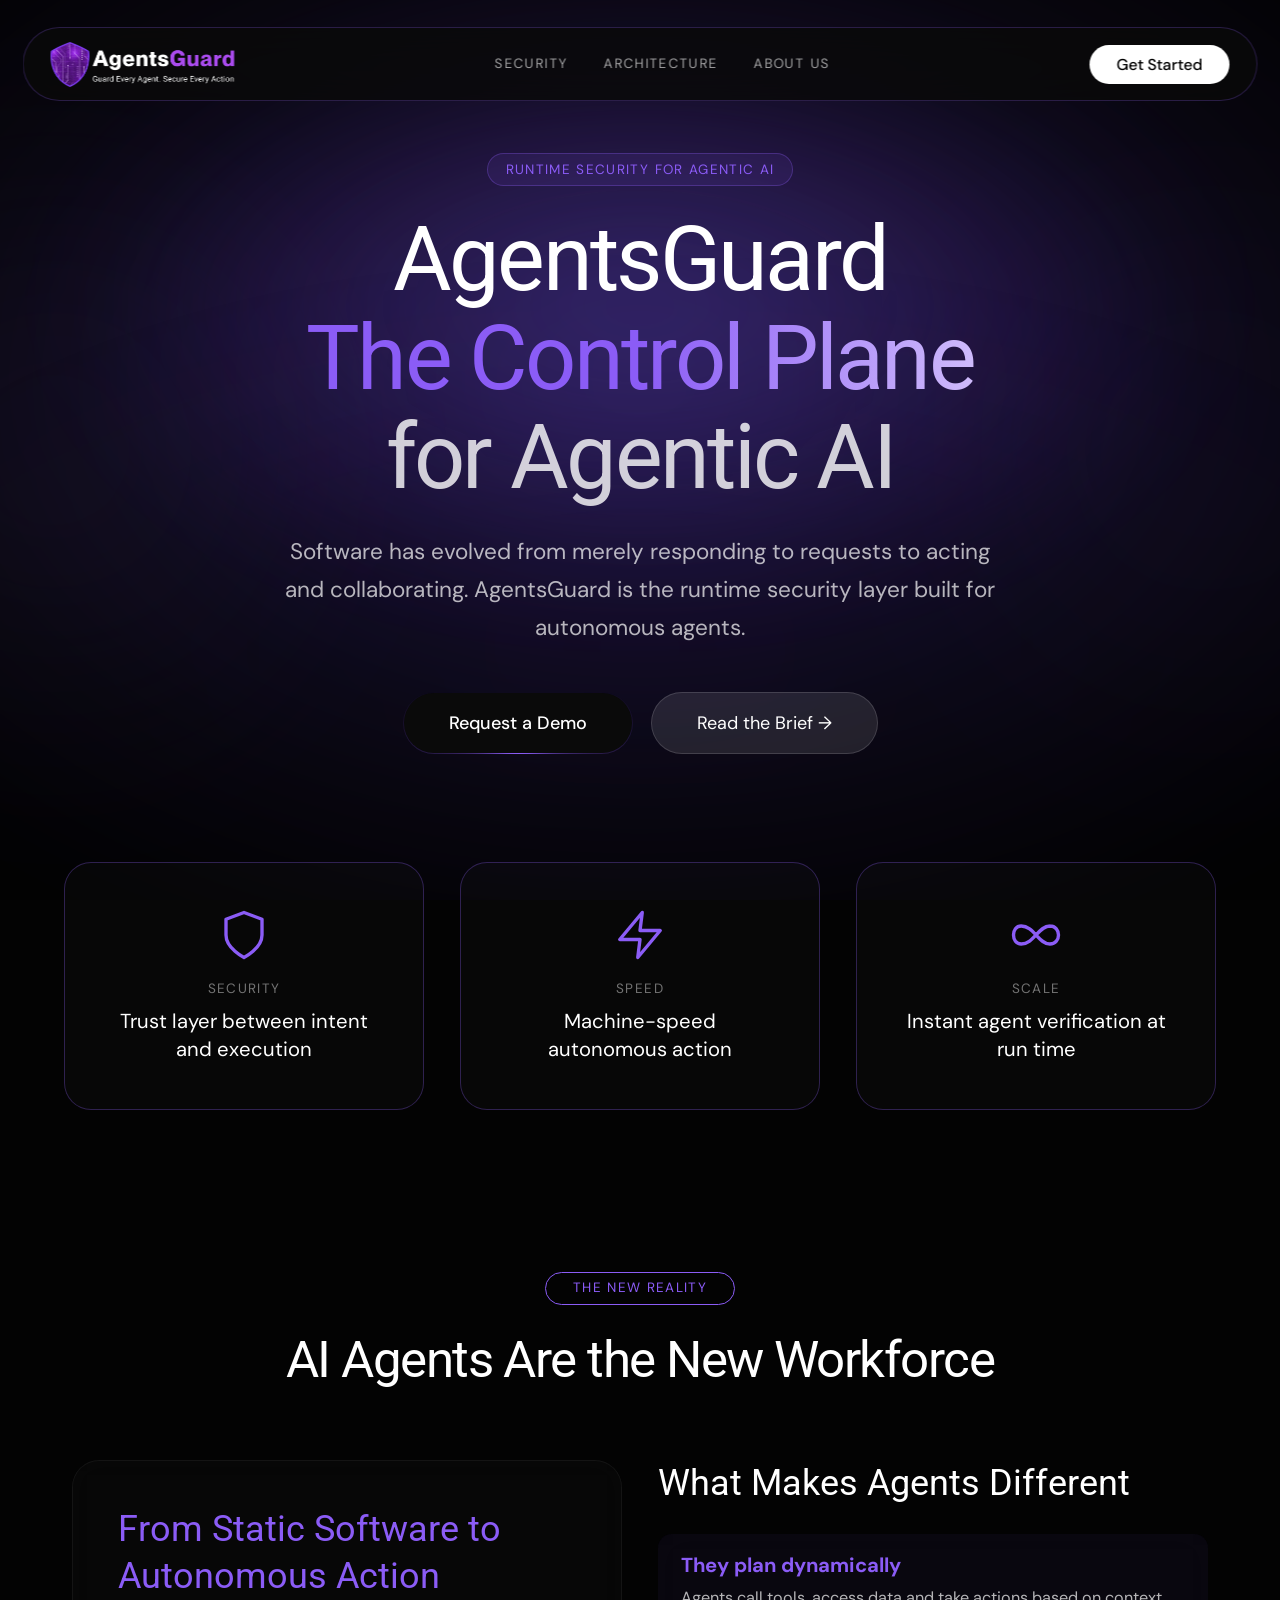
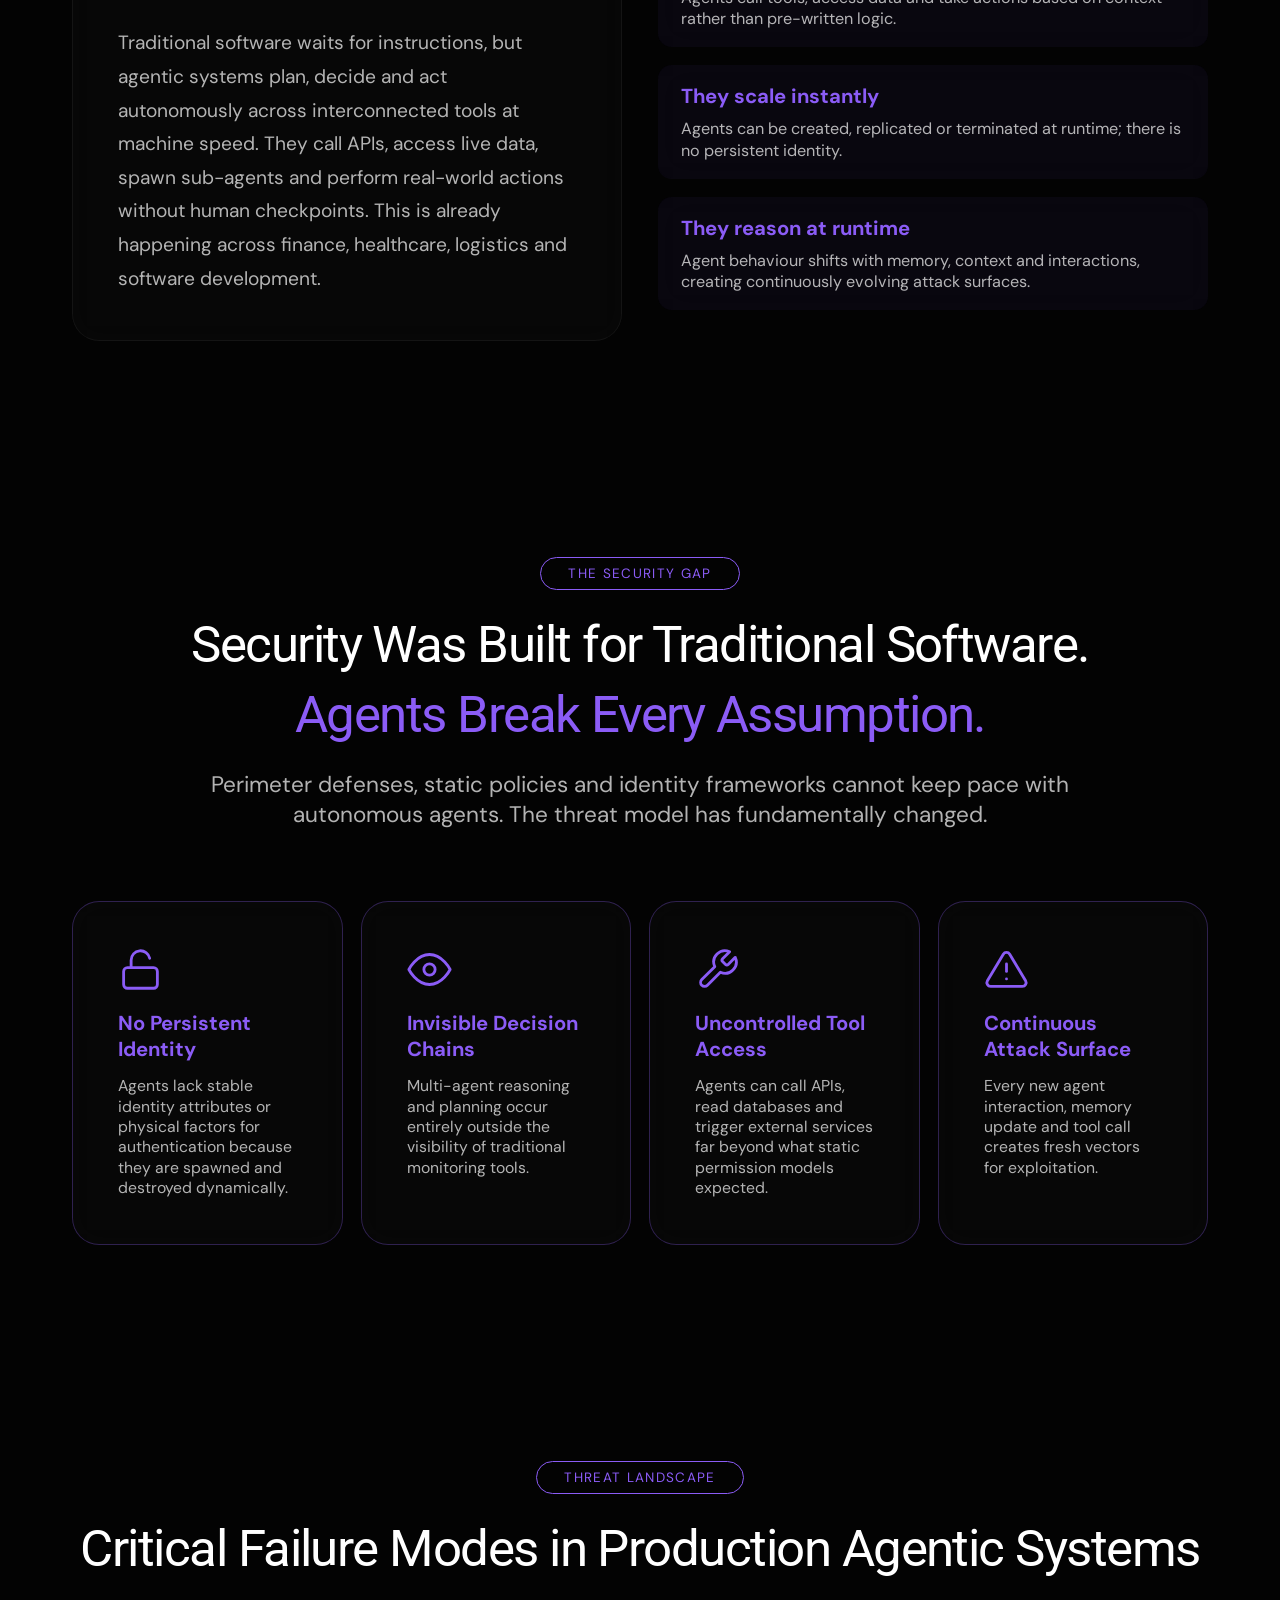
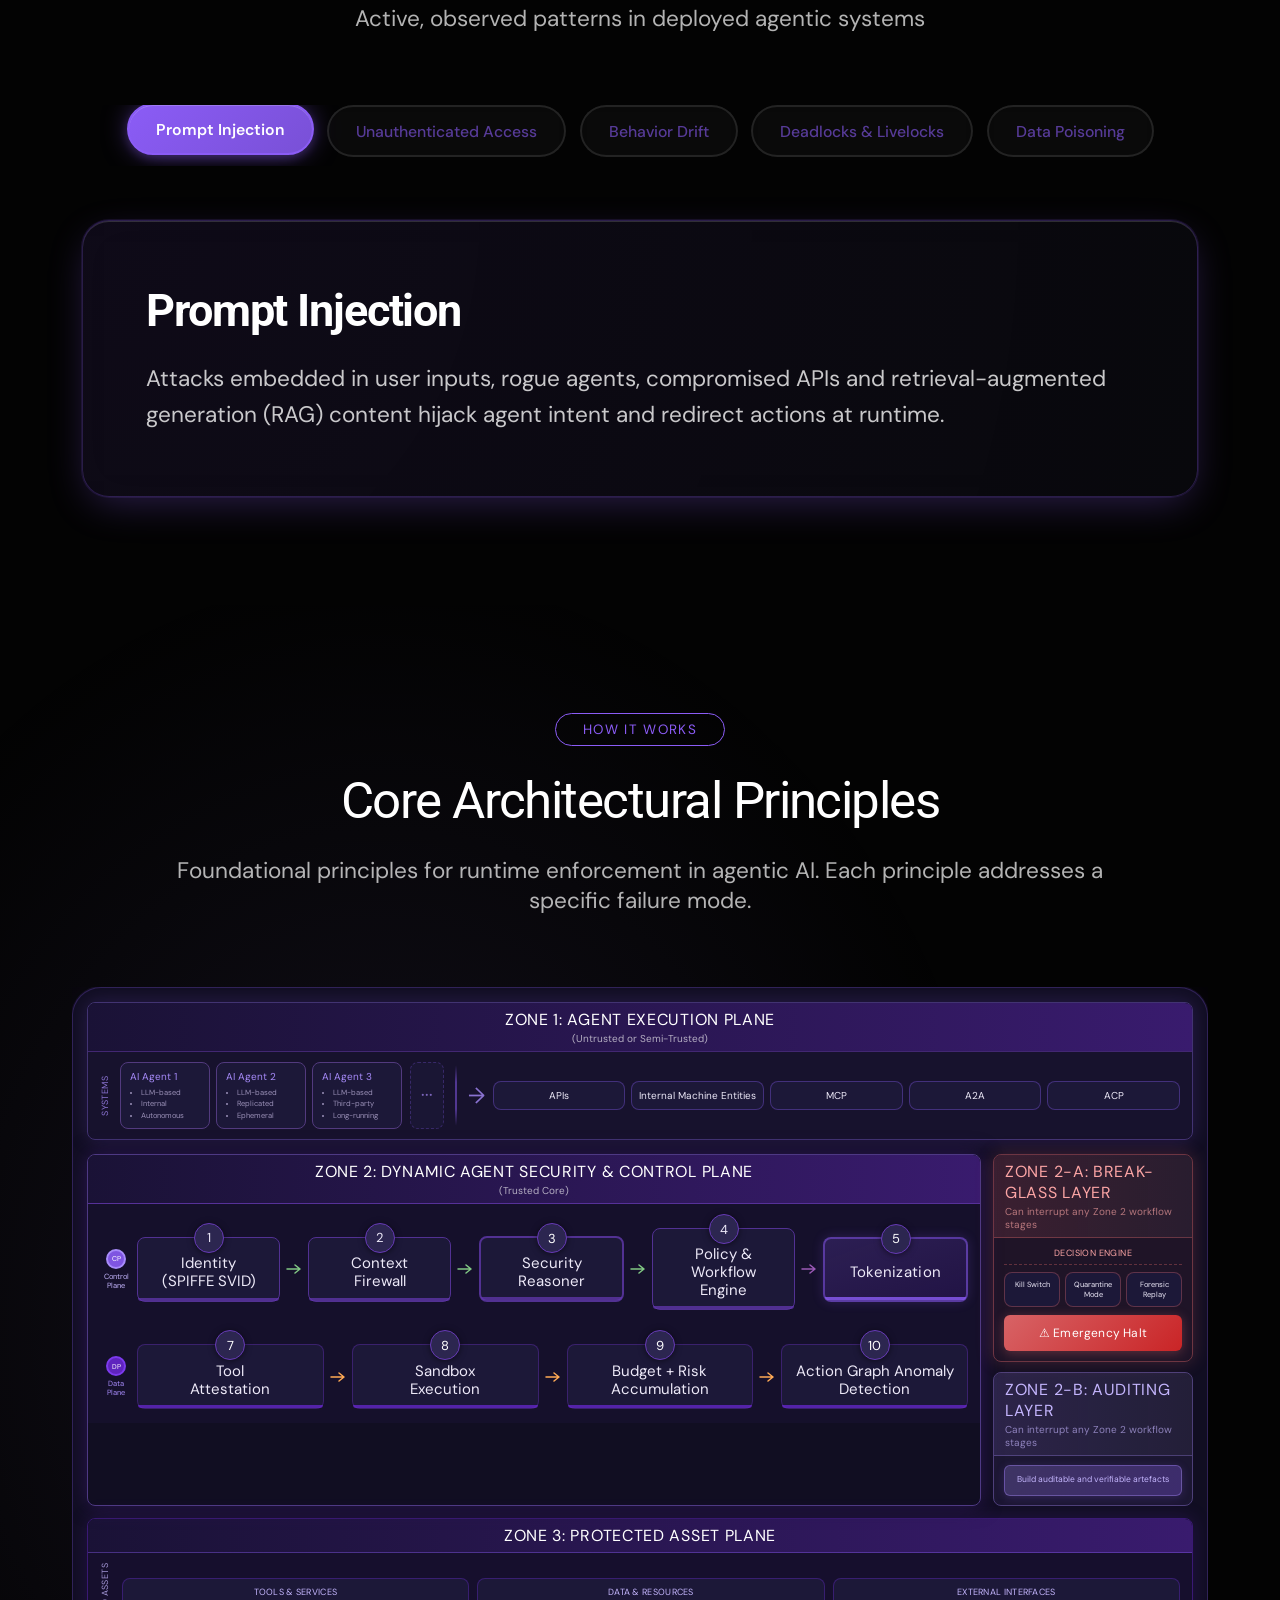
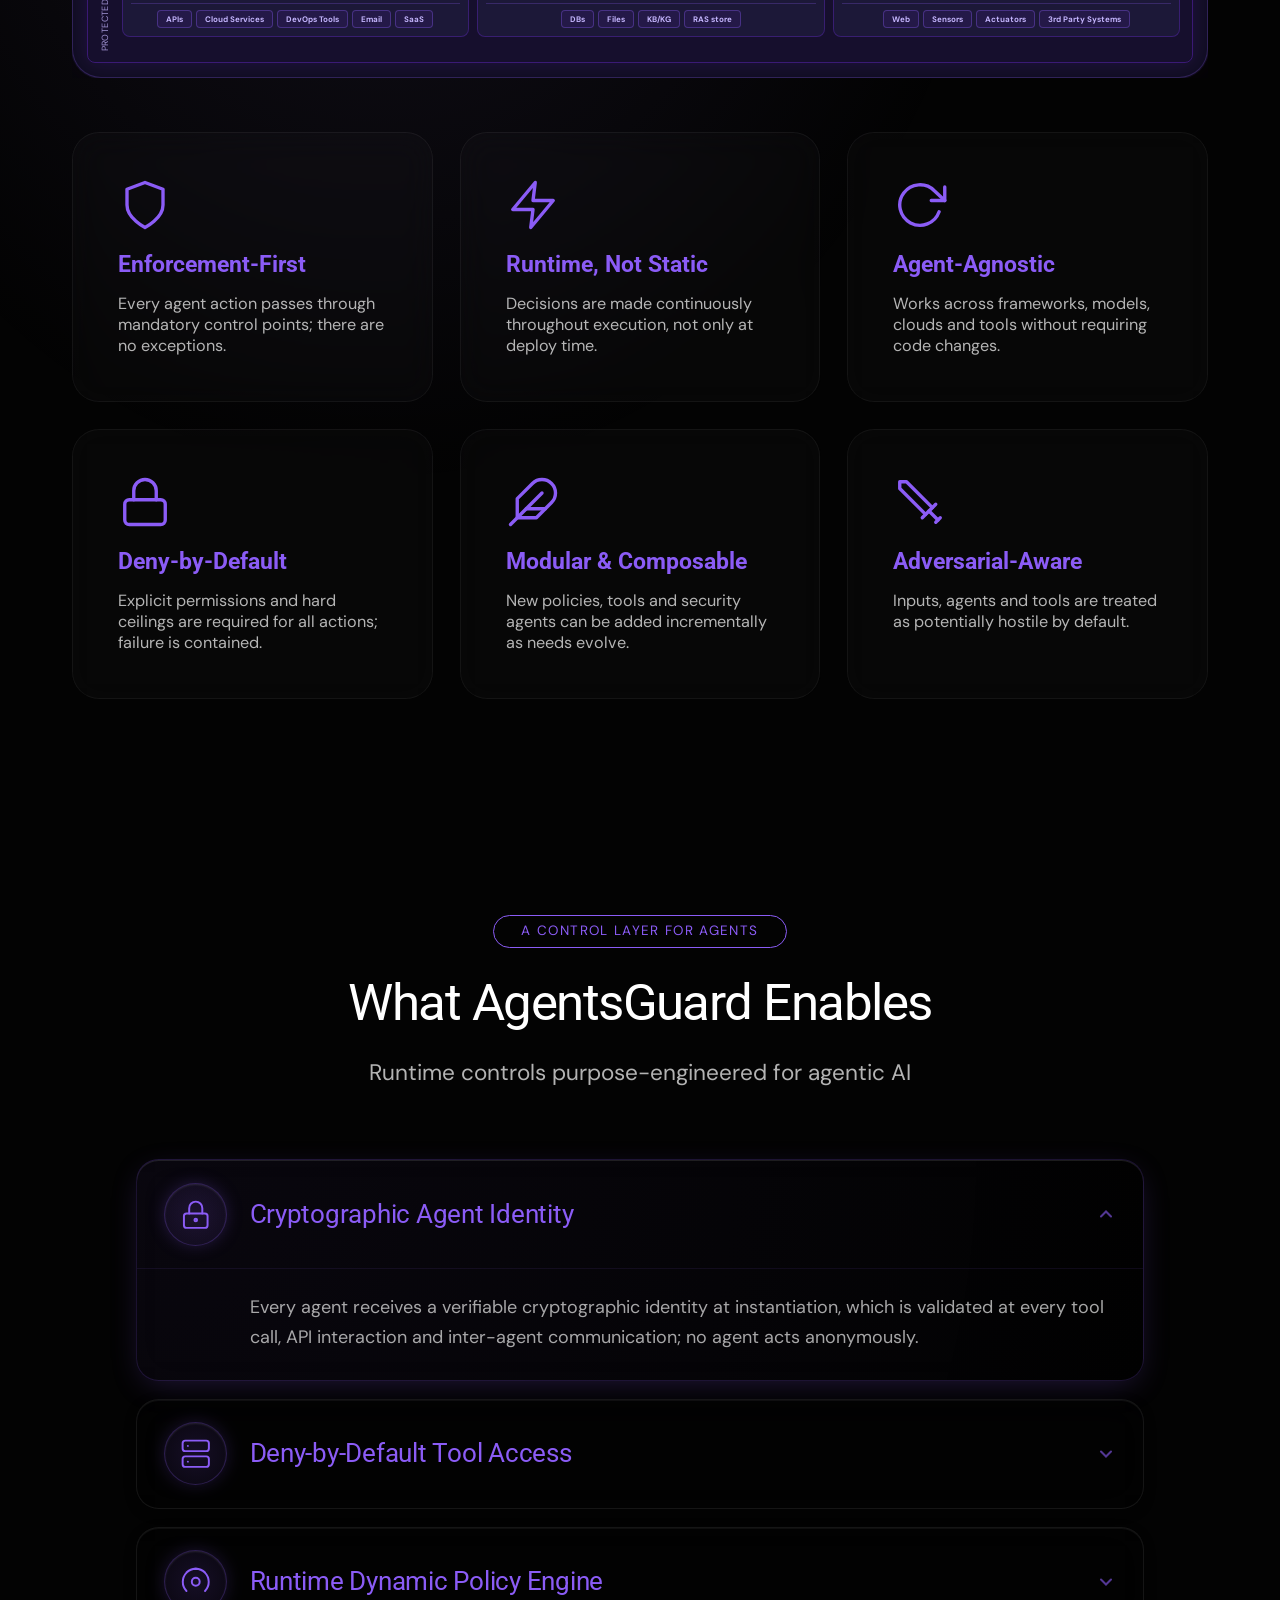
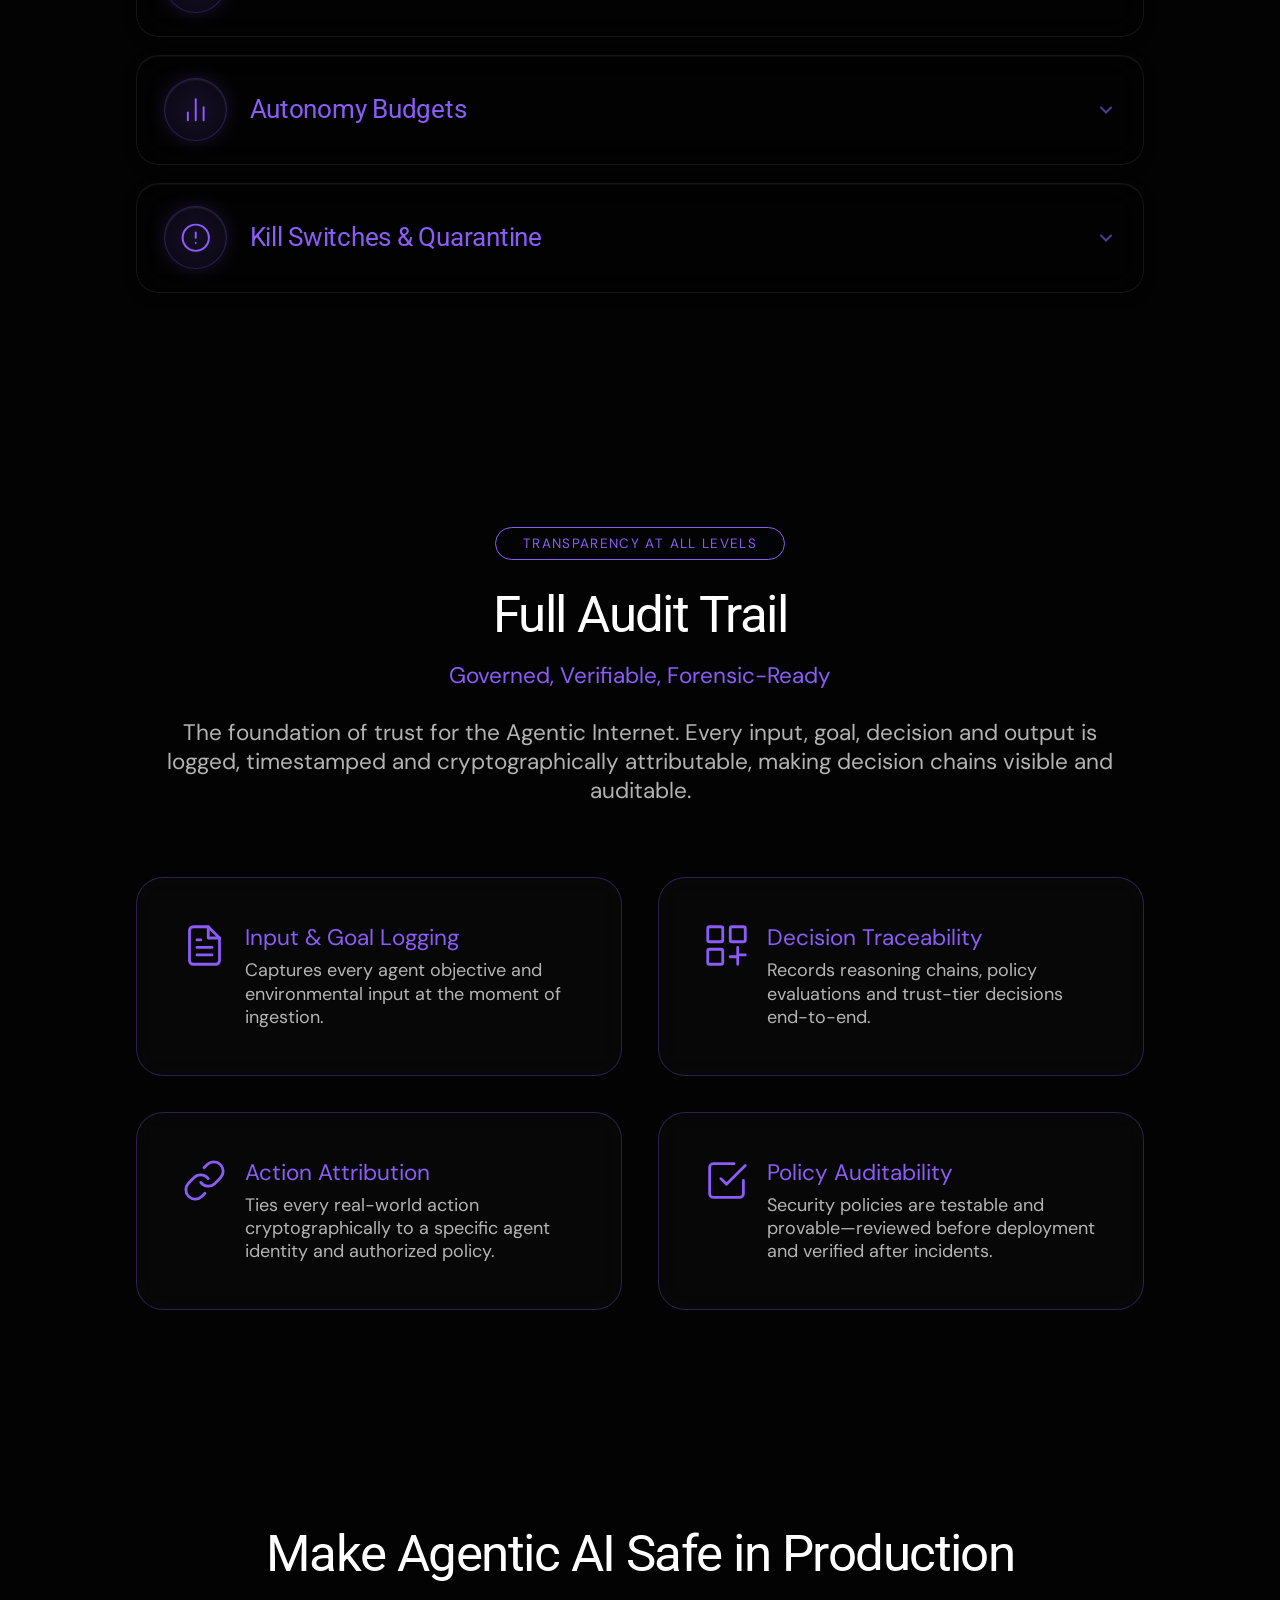
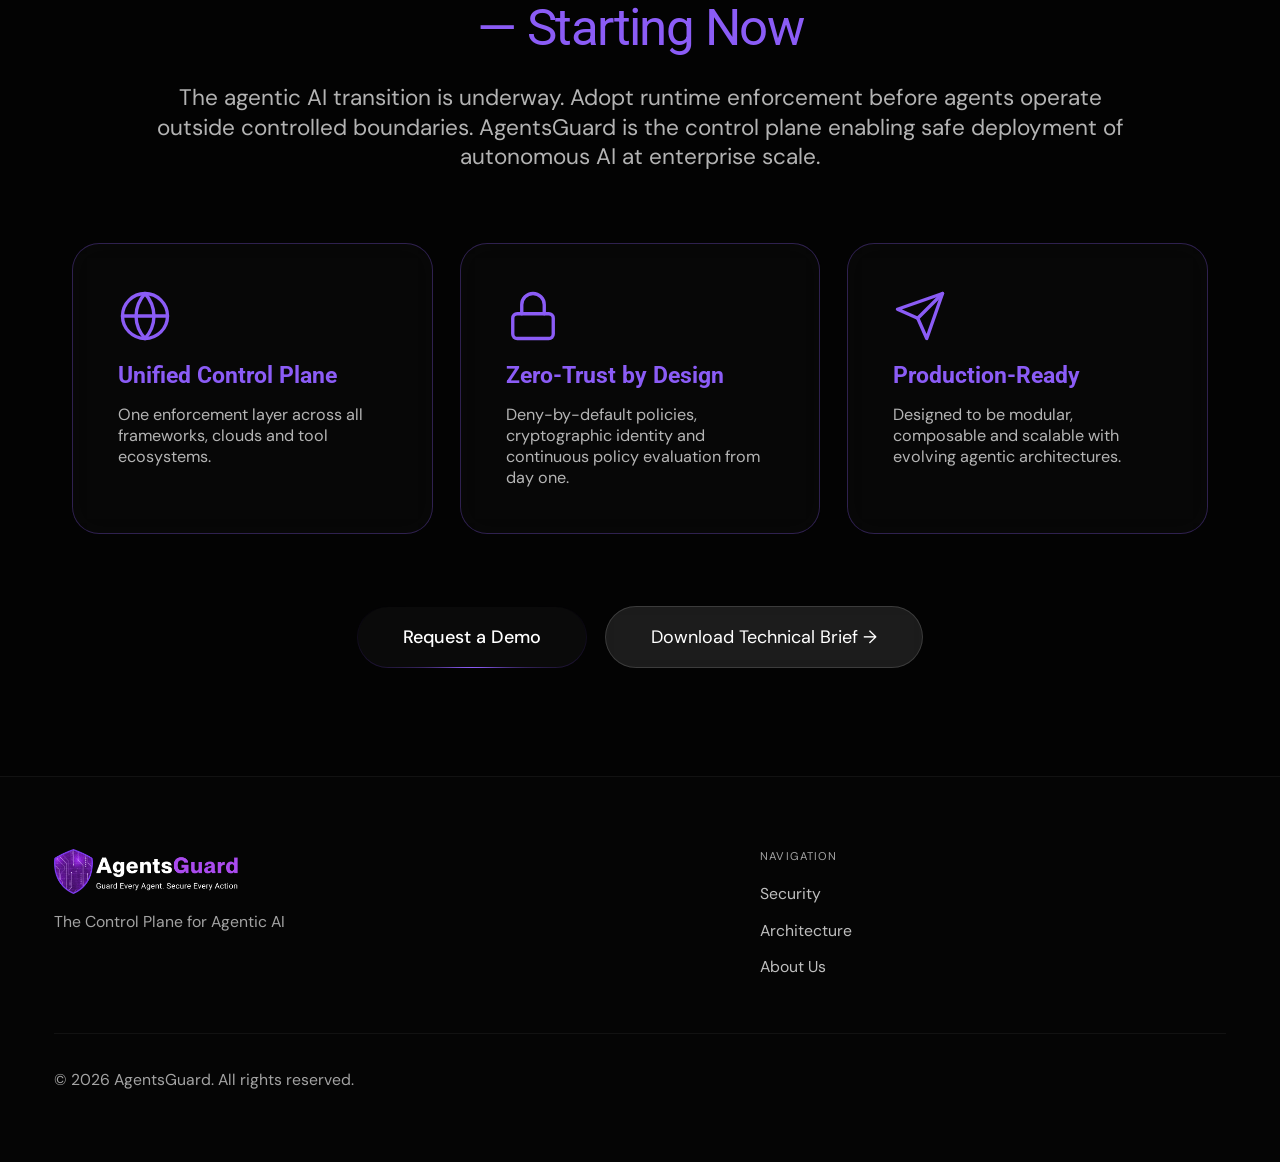
==== commit 2e796684: "Wire Get Started nav button to demo modal Co-Authored-By: Claude Sonnet 4.6 <noreply@anthropic.com>" ====
--- a/index.html
+++ b/index.html
@@ -38,7 +38,7 @@
       </div>
 
       <div class="header__right">
-        <a href="#cta" class="btn-cta">Get Started</a>
+        <button onclick="openDemoModal()" class="btn-cta">Get Started</button>
         <button class="hamburger" aria-label="Toggle menu" aria-expanded="false">
           <span class="hamburger__bar"></span>
           <span class="hamburger__bar"></span>
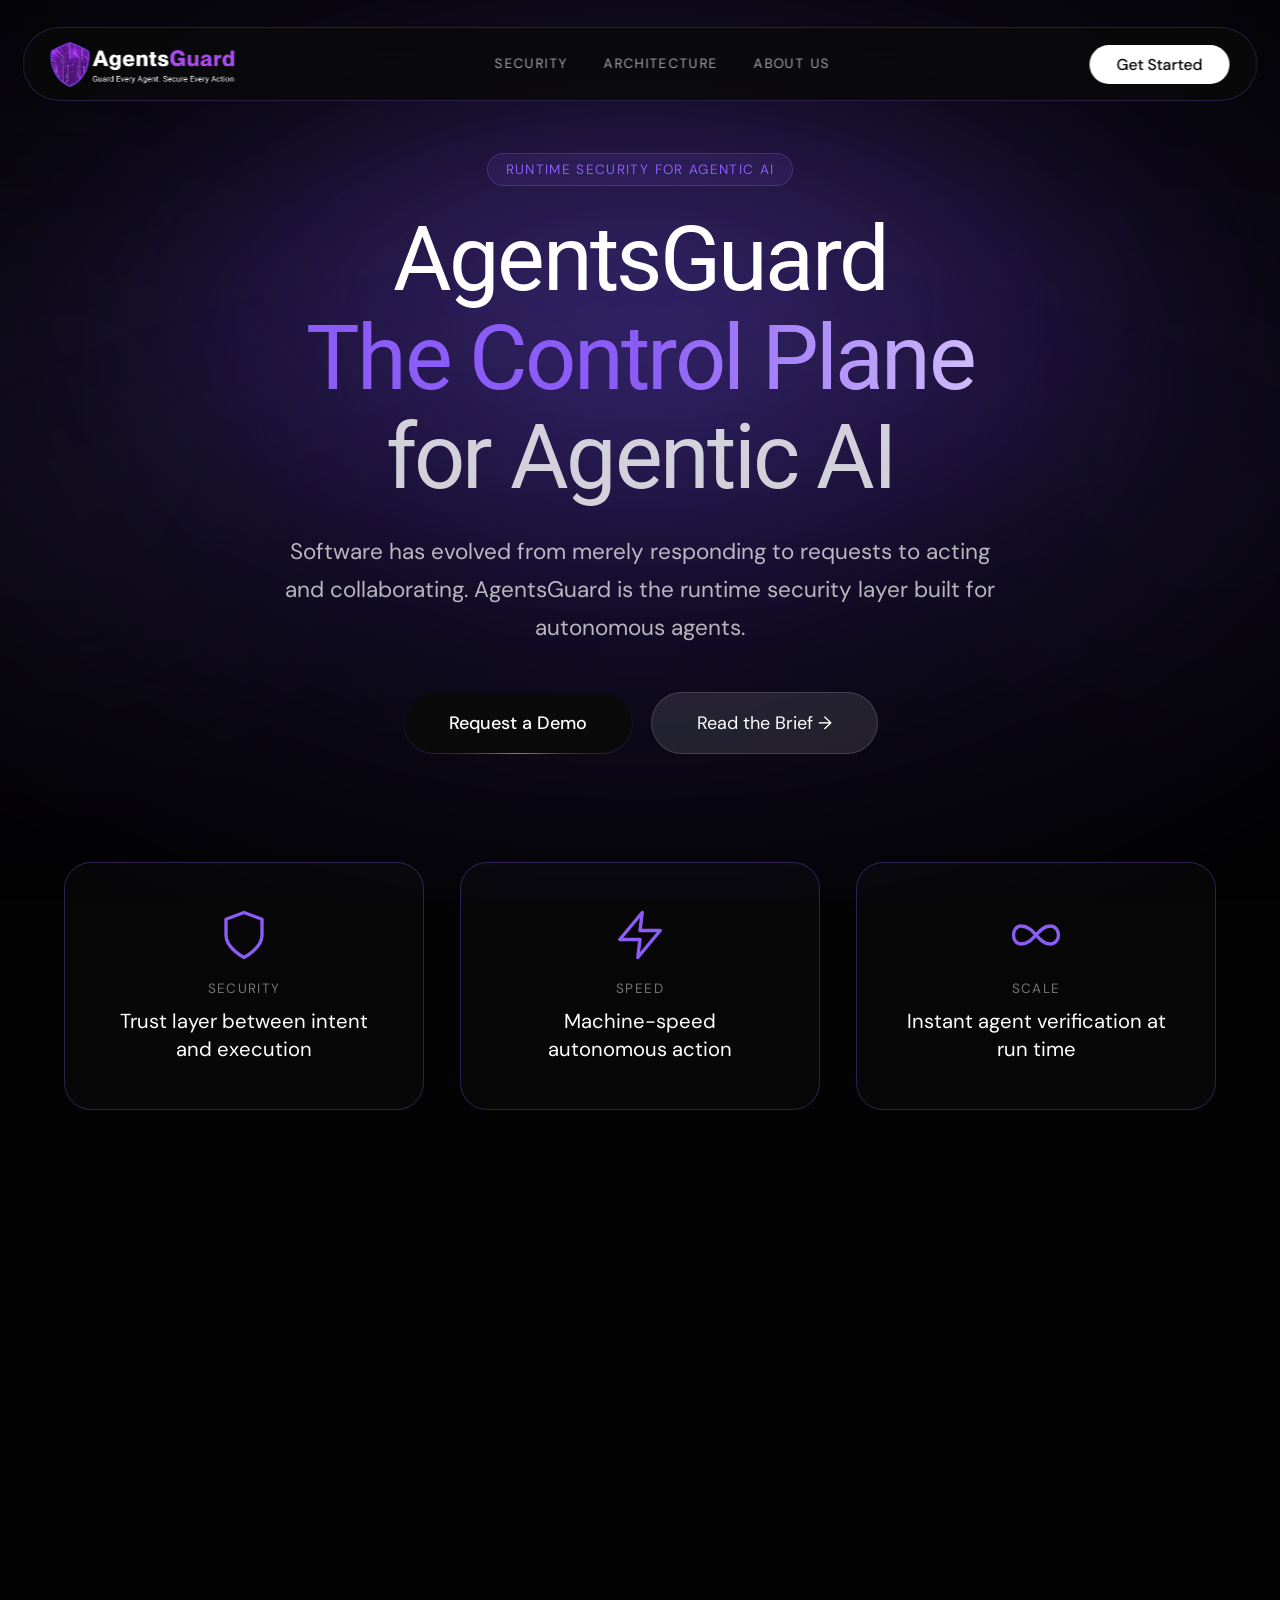
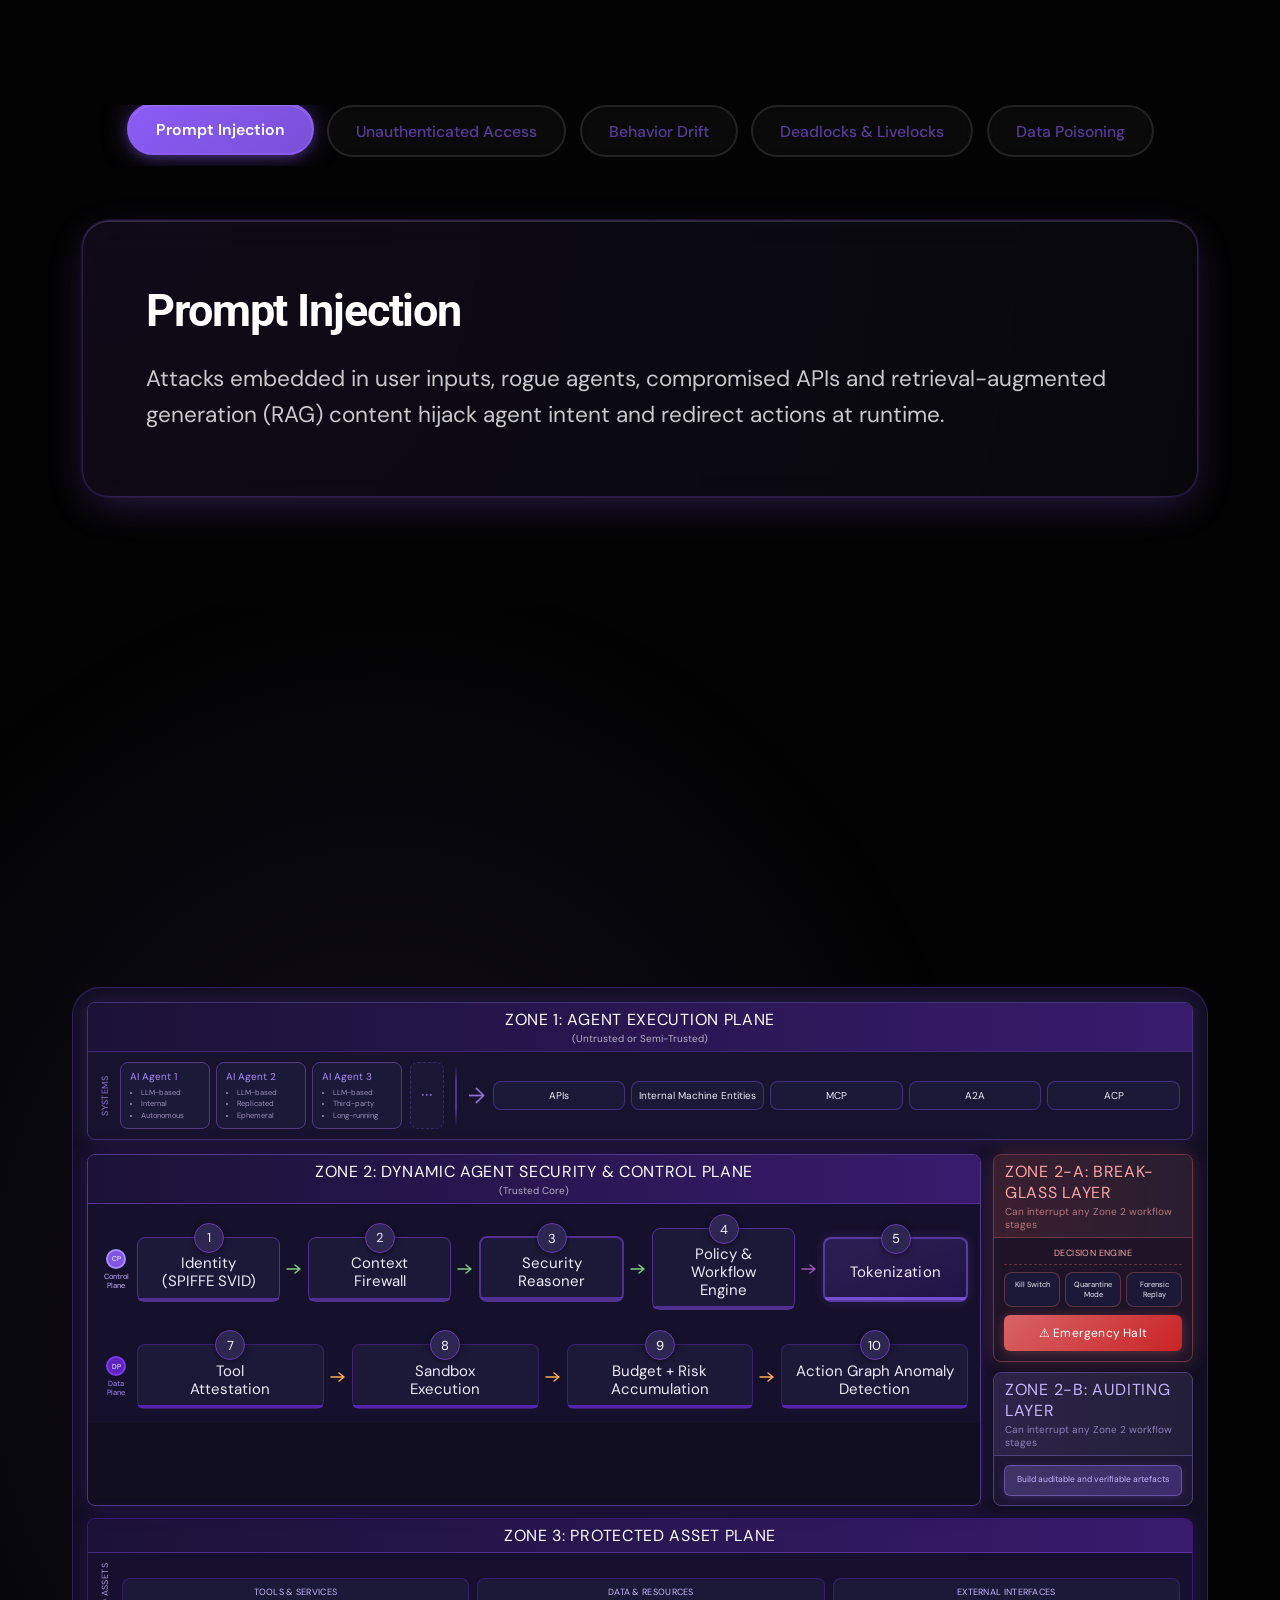
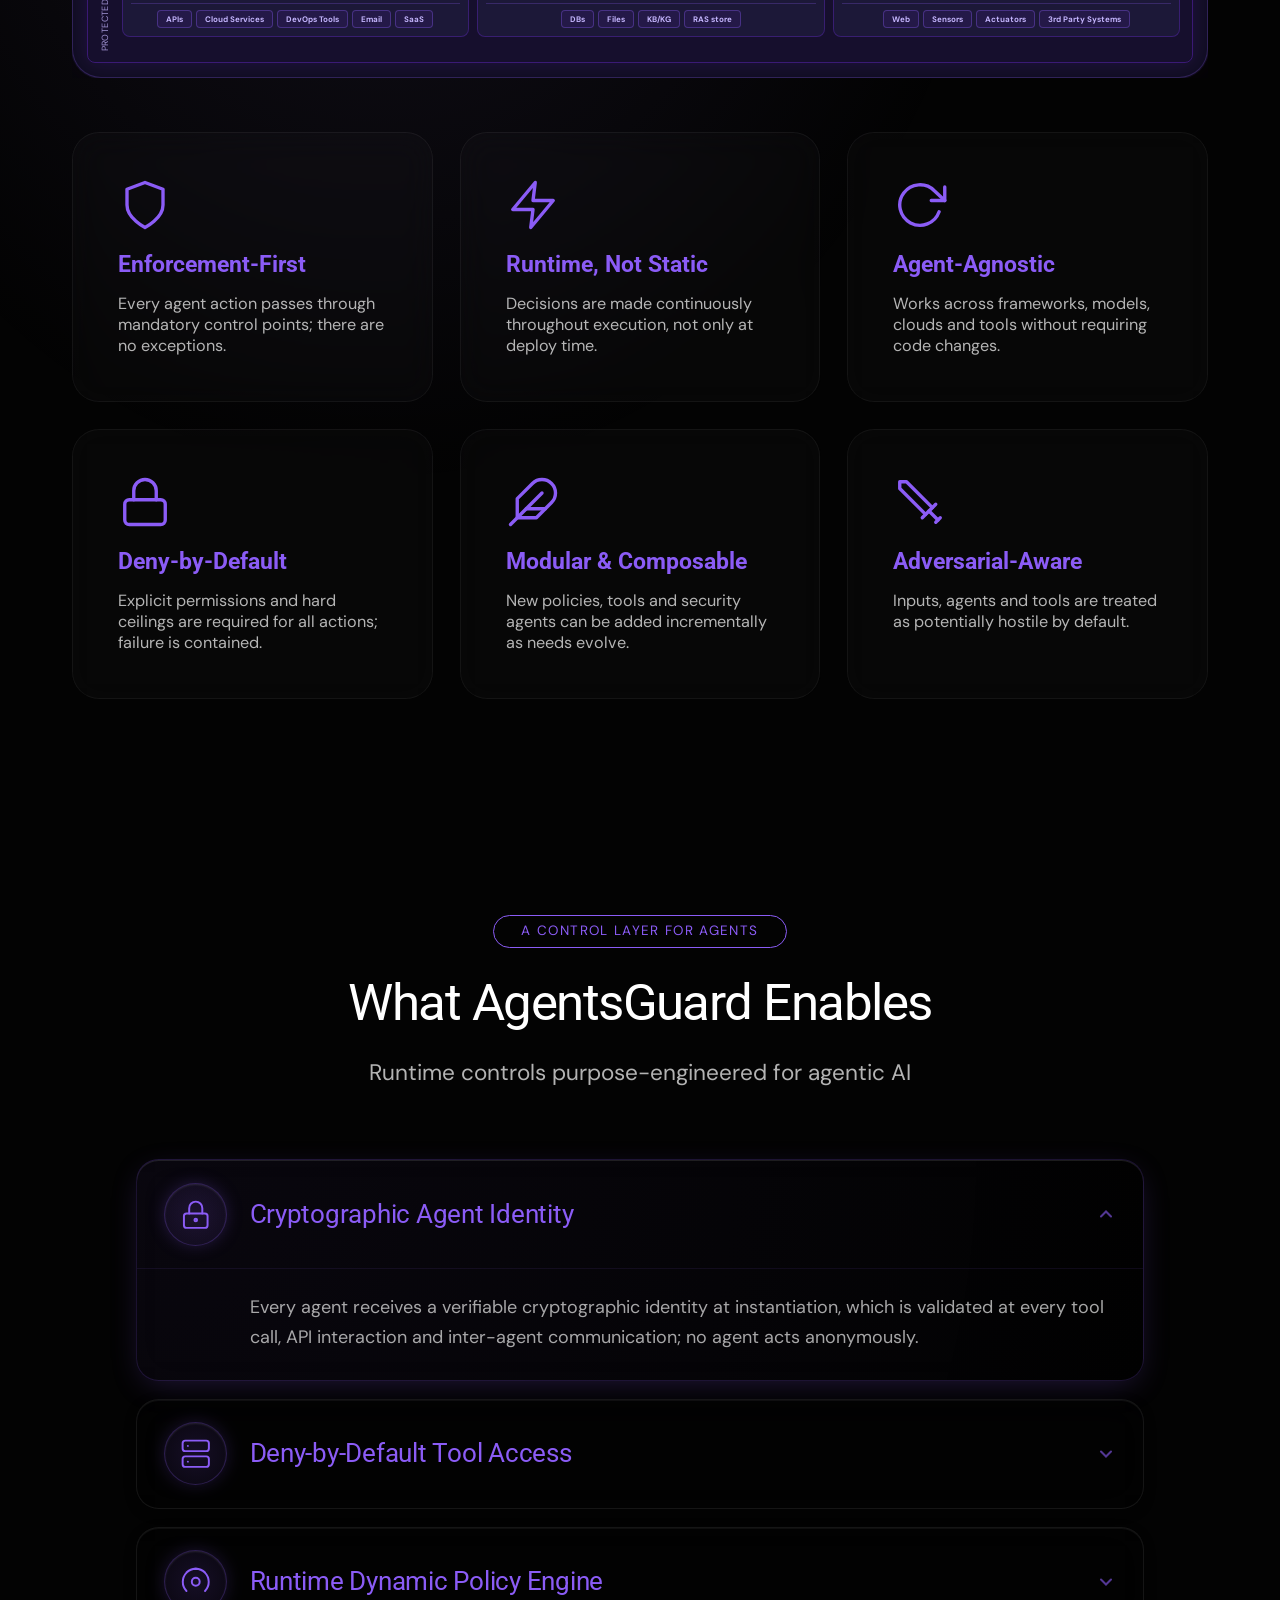
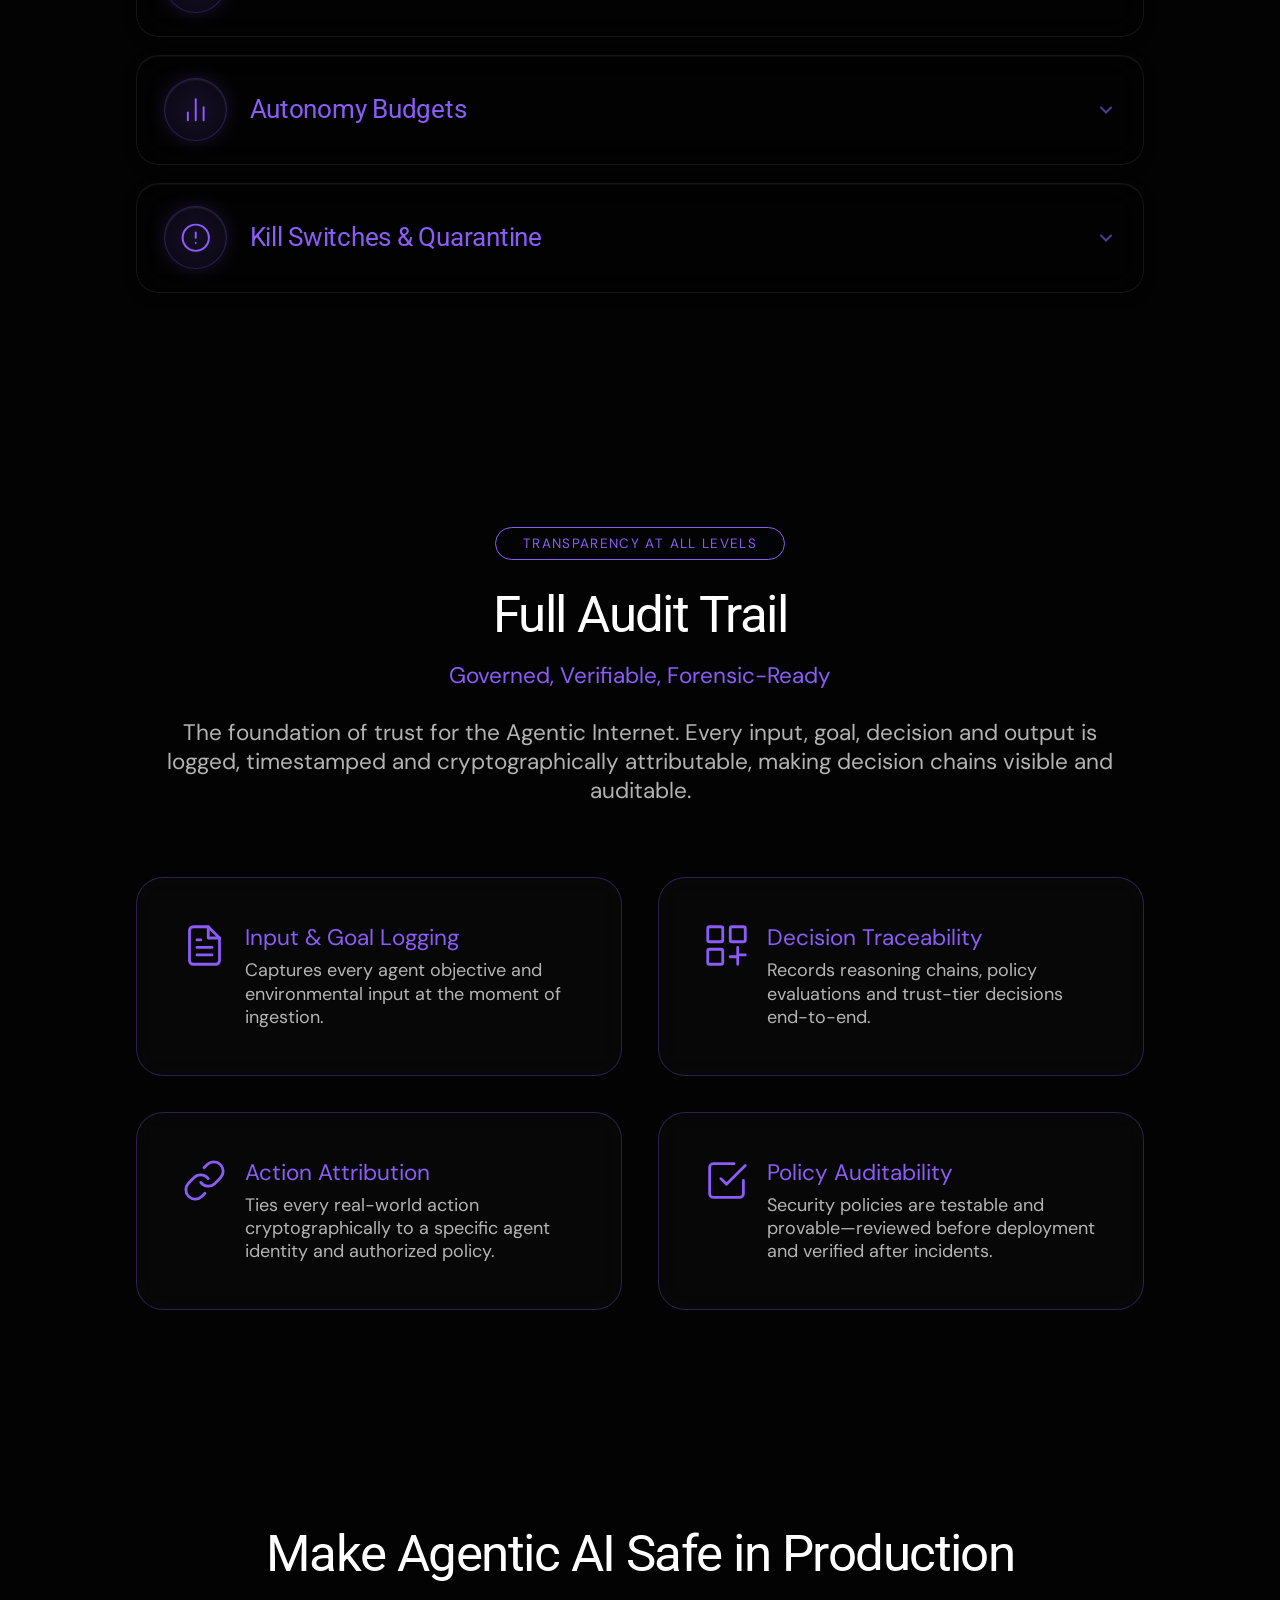
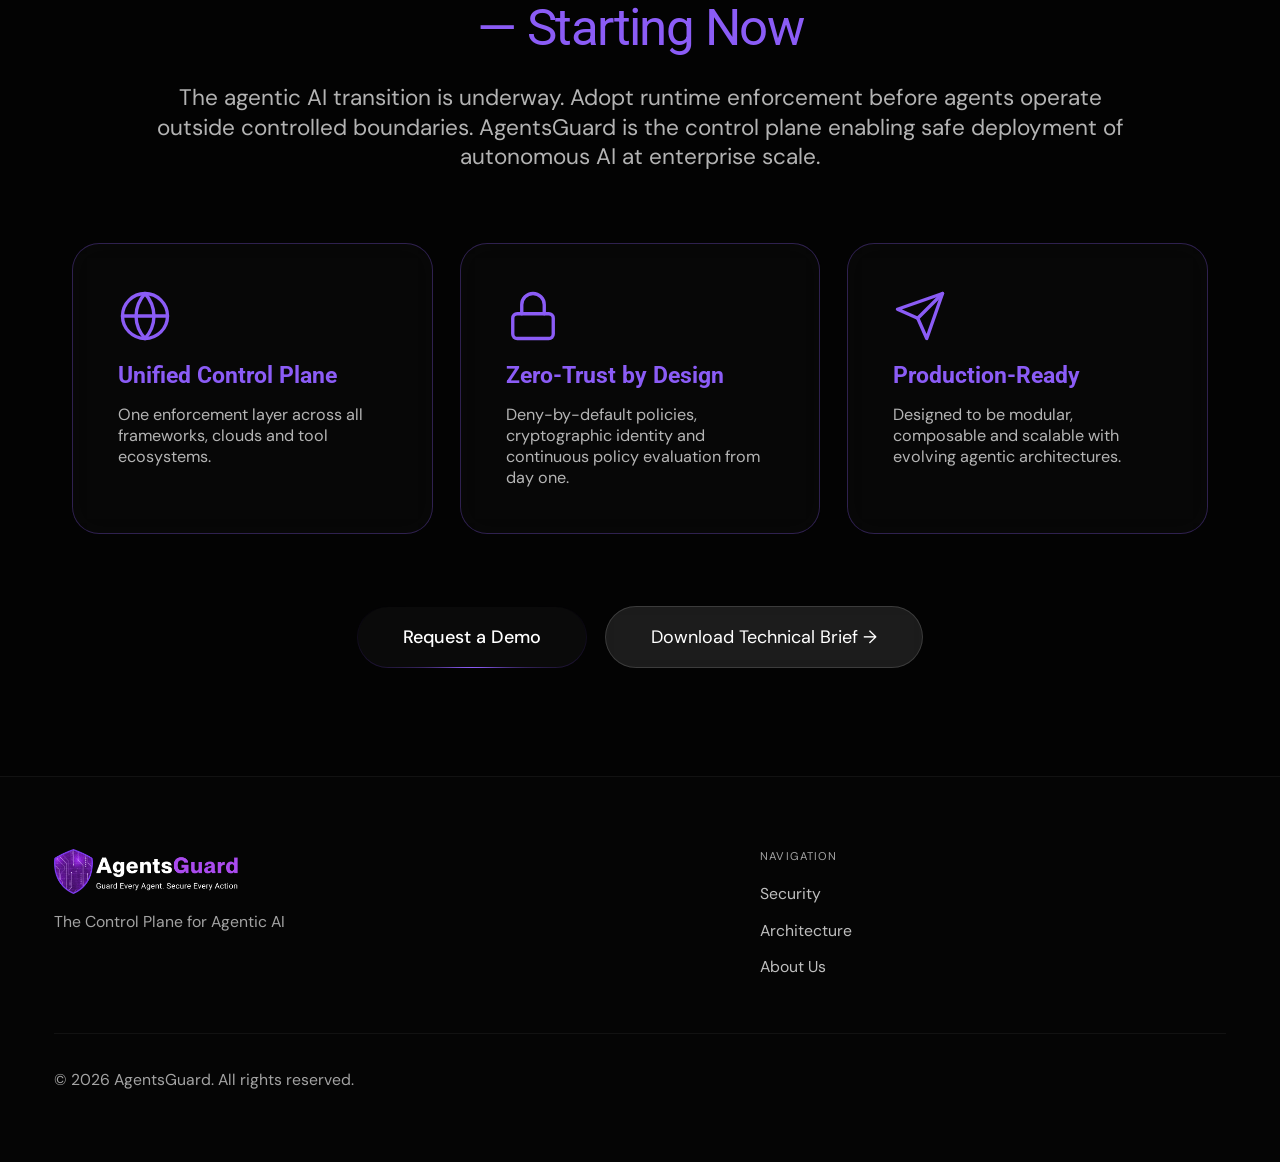
==== commit 74dadf6b: "Add demo modal to about page and fix form reset on close Co-Authored-By: Claude Sonnet 4.6 <noreply@" ====
--- a/index.html
+++ b/index.html
@@ -1105,6 +1105,18 @@
           <line x1="18" y1="6" x2="6" y2="18"/><line x1="6" y1="6" x2="18" y2="18"/>
         </svg>
       </button>
+      <!-- Success state -->
+      <div id="demoSuccess" style="display:none;text-align:center;padding:2rem 1rem;">
+        <svg style="width:3.5rem;height:3.5rem;color:#8b5cf6;margin:0 auto 1.5rem;" viewBox="0 0 24 24" fill="none" stroke="currentColor" stroke-width="1.5" stroke-linecap="round" stroke-linejoin="round">
+          <path d="M22 11.08V12a10 10 0 1 1-5.93-9.14"/><polyline points="22 4 12 14.01 9 11.01"/>
+        </svg>
+        <h3 style="font-family:var(--font-heading);font-size:1.75rem;margin-bottom:0.75rem;">Request Received</h3>
+        <p style="color:var(--color-muted);margin-bottom:2rem;">Thank you! We'll be in touch shortly.</p>
+        <button onclick="closeDemoModal()" class="btn-ghost">Close</button>
+      </div>
+
+      <!-- Form state -->
+      <div id="demoFormWrap">
       <h2 style="font-family:var(--font-heading);font-size:clamp(1.5rem,4vw,2rem);margin-bottom:2rem;">Request a Demo</h2>
       <form class="demo-modal__form" id="demoForm" novalidate>
         <div class="demo-modal__row">
@@ -1338,6 +1350,7 @@
           <span class="shiny-btn__inner">Submit Request</span>
         </button>
       </form>
+      </div><!-- /demoFormWrap -->
     </div>
   </div>
 
